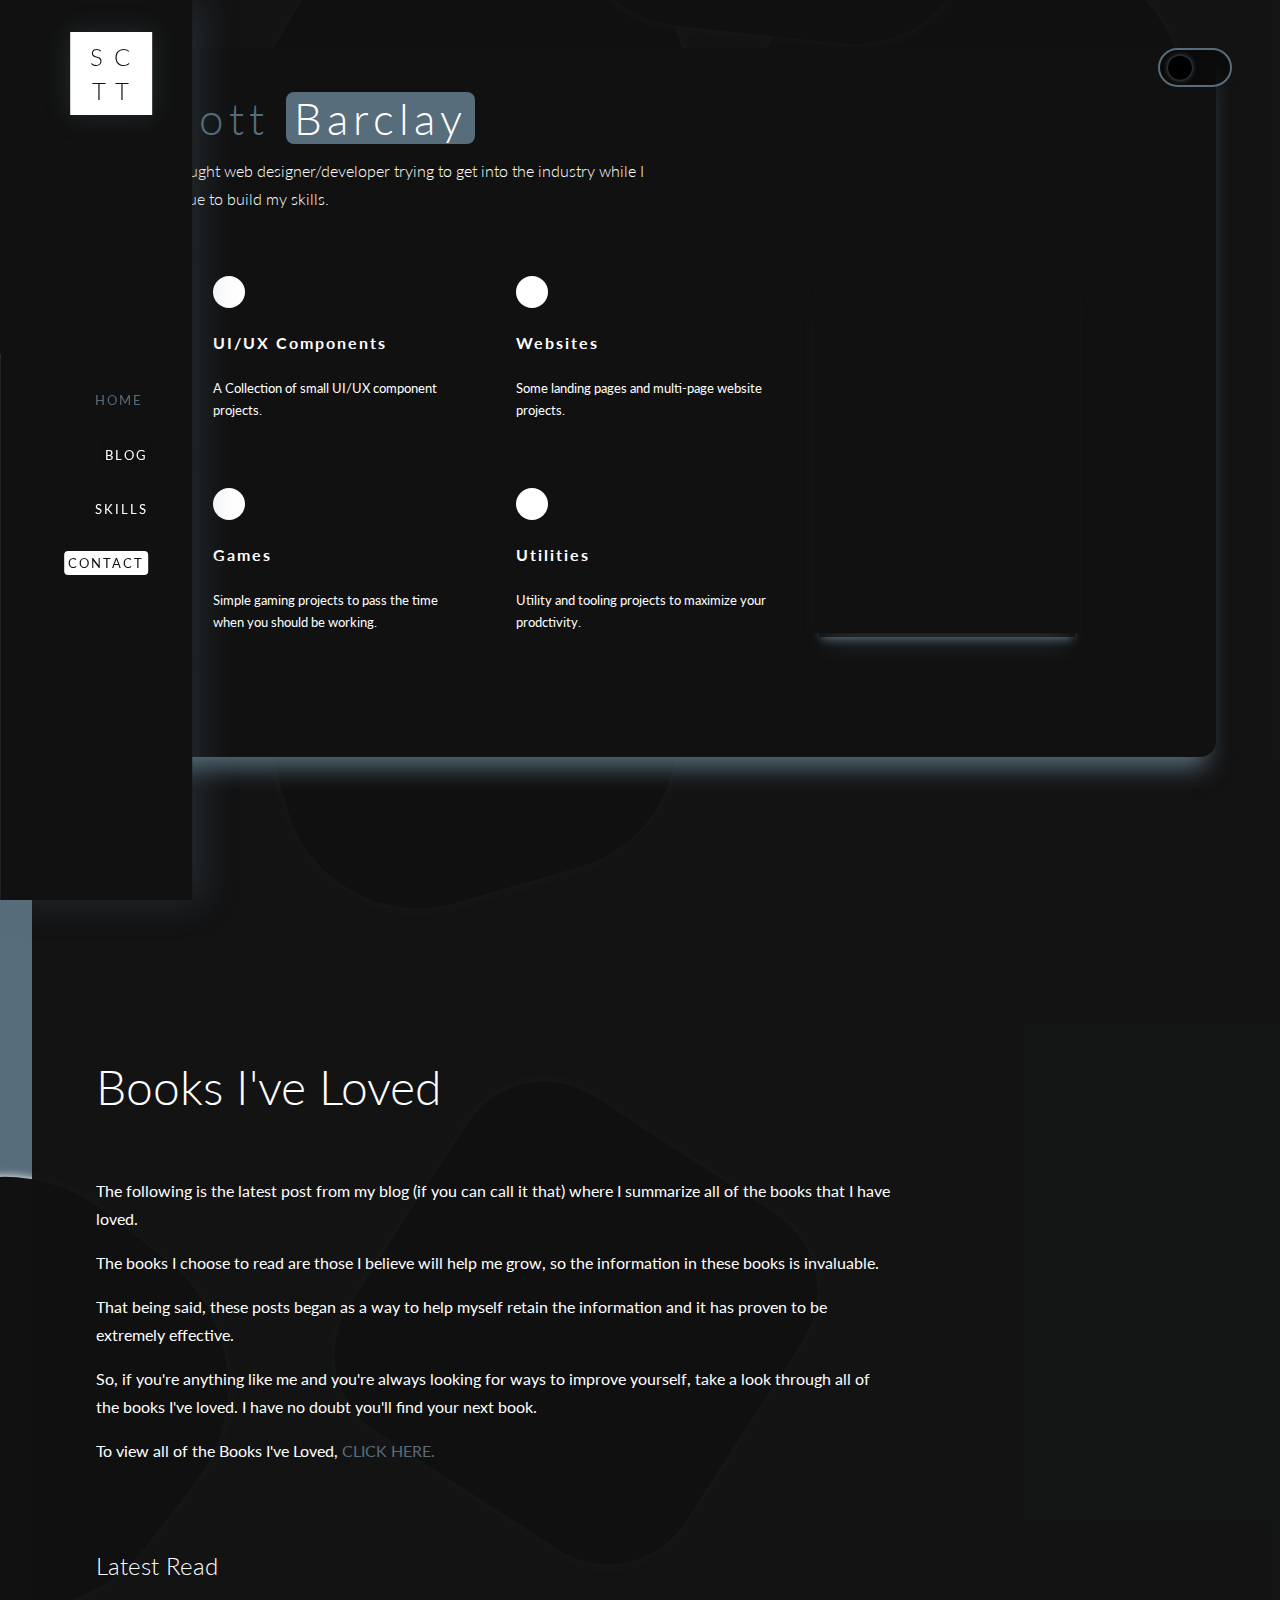
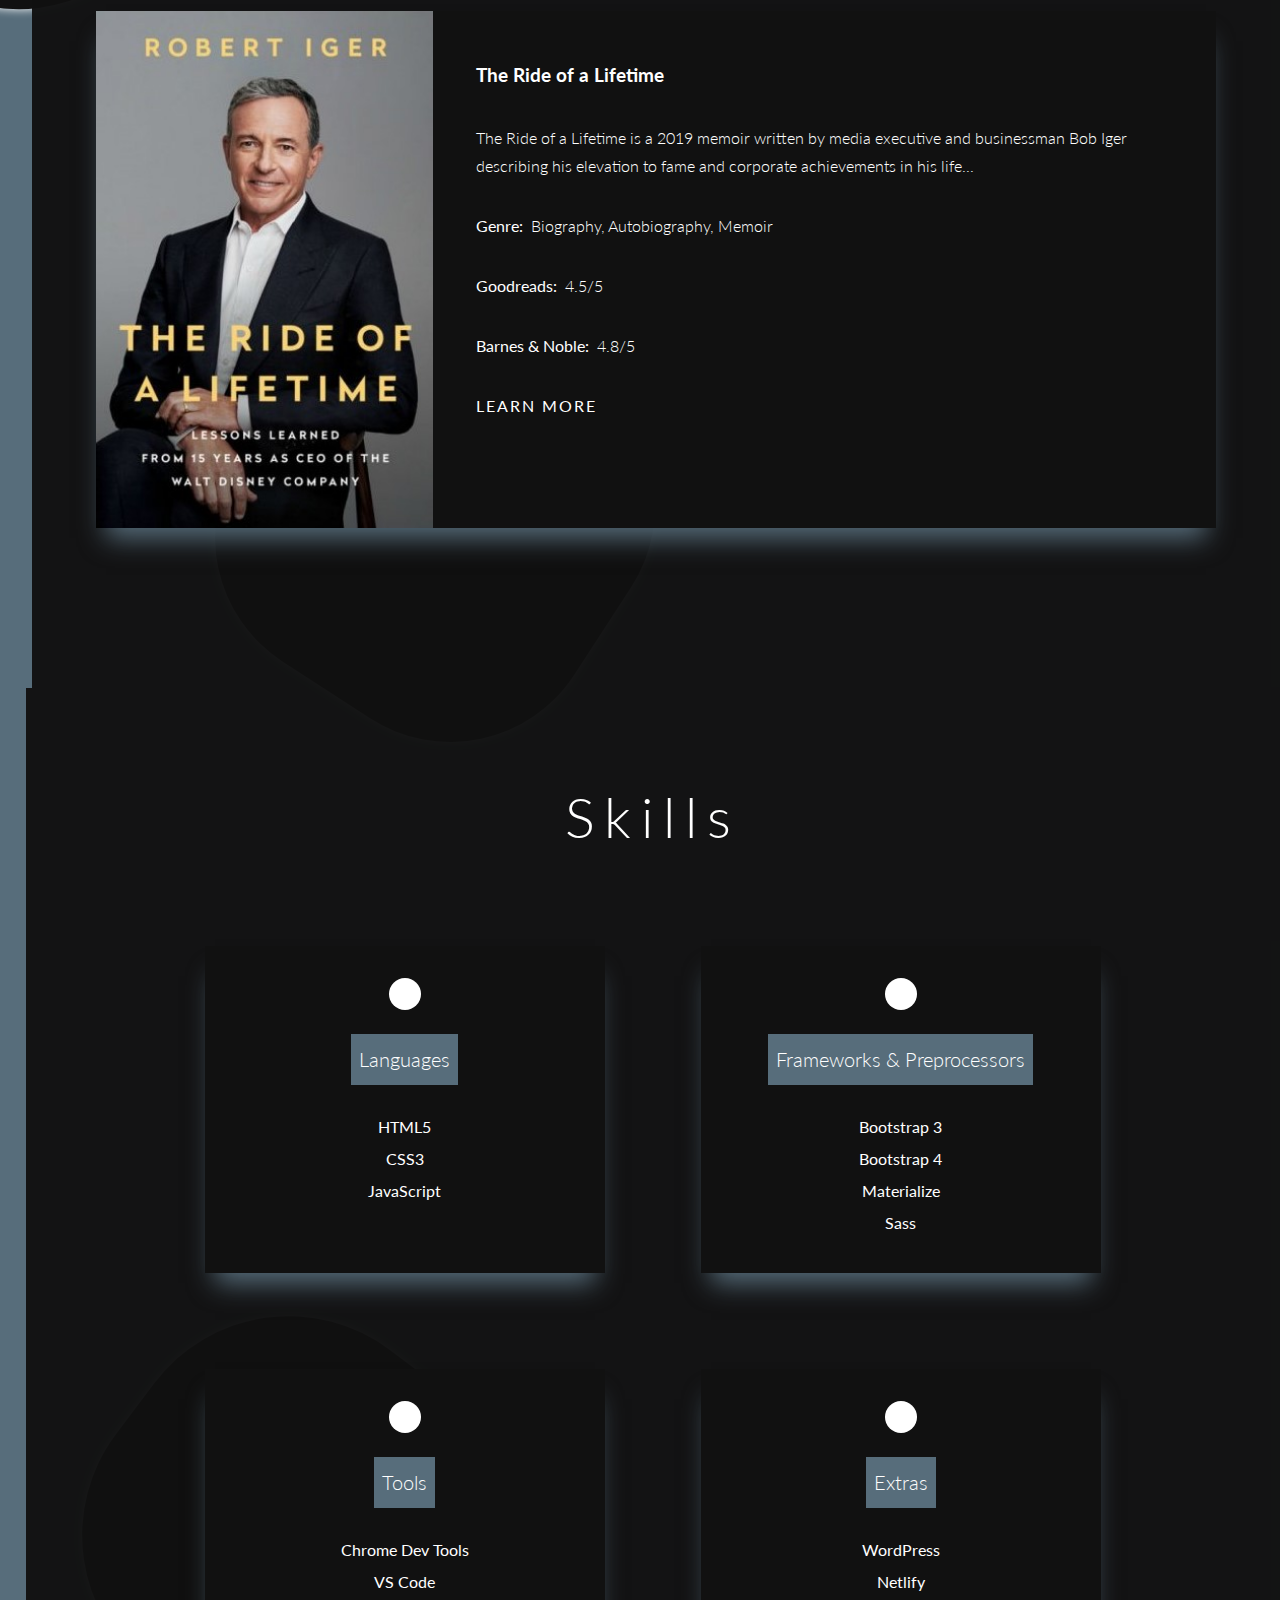
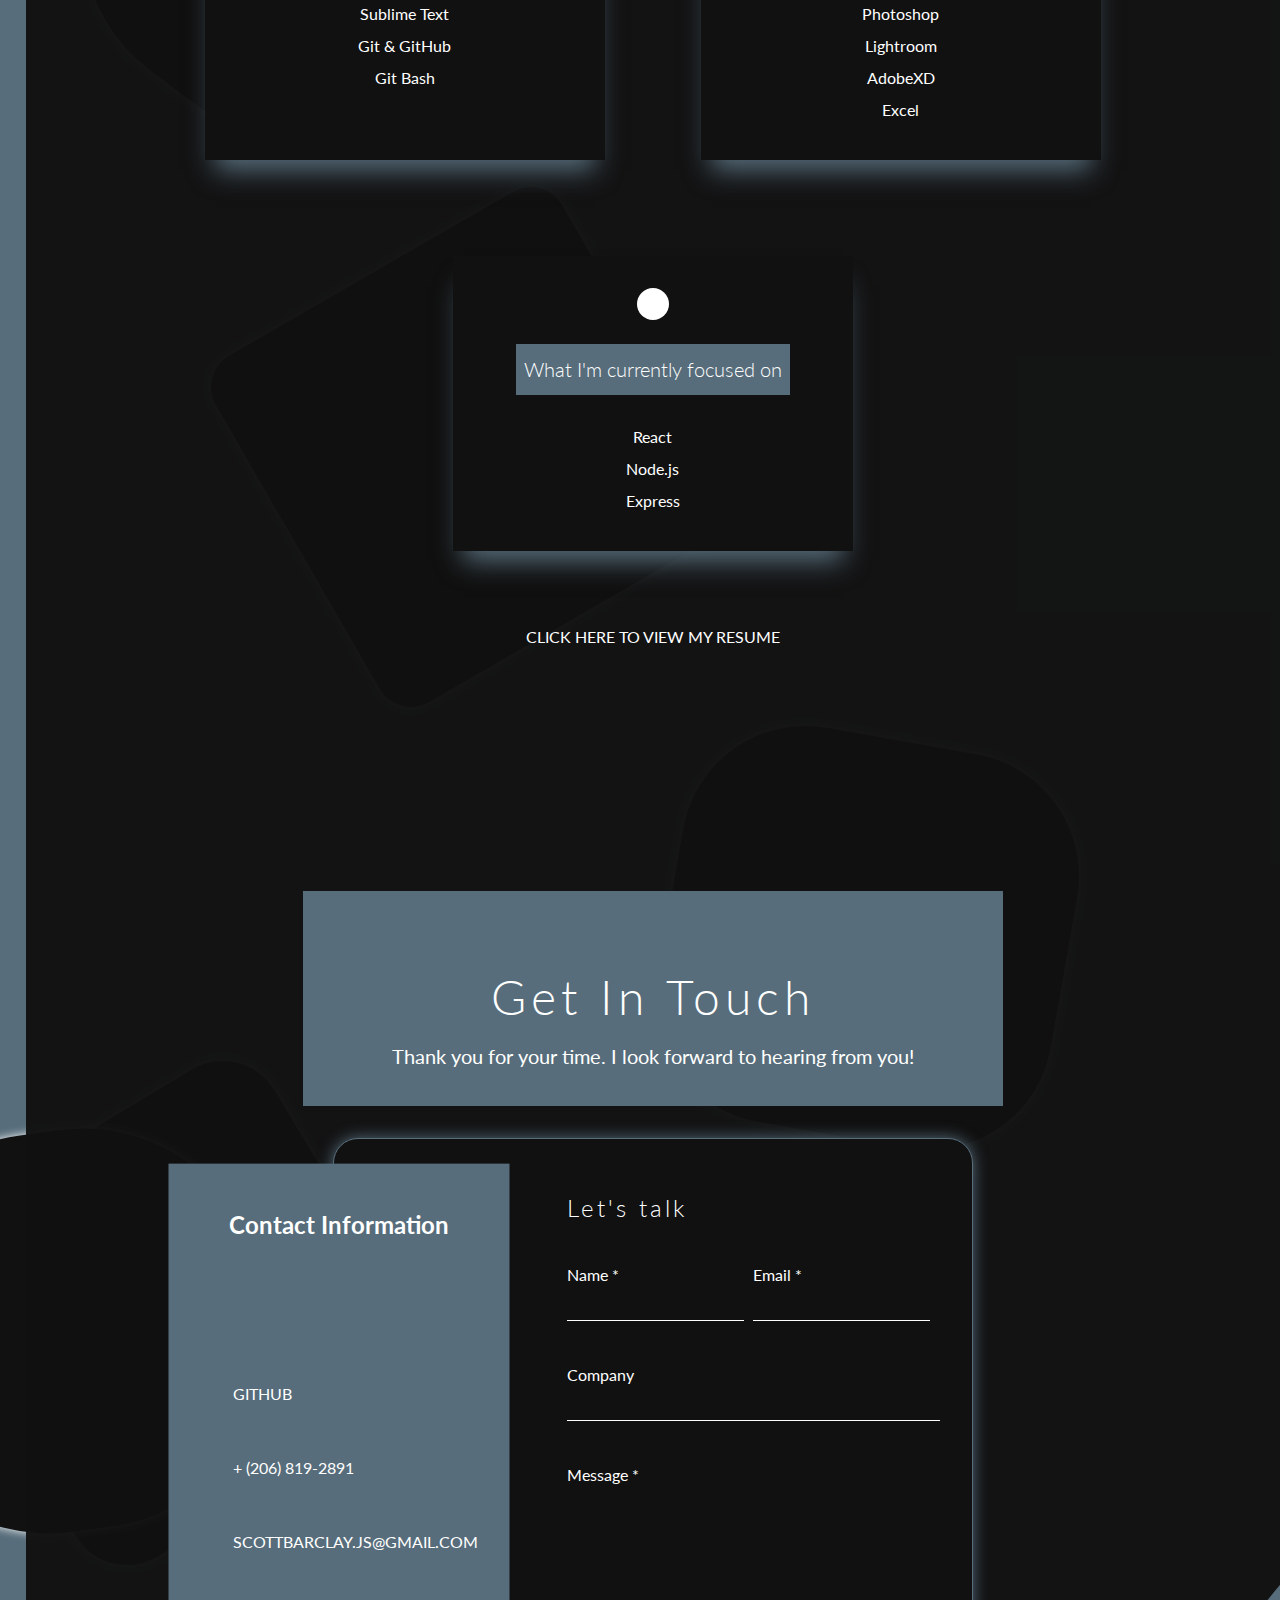
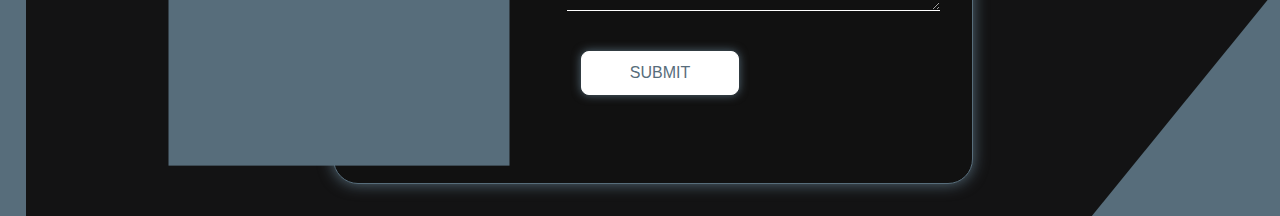
==== index.html @ 7ba407da "project list style improvements" ====
<!DOCTYPE html>
<html lang="en">
	<head>
		<meta charset="UTF-8" />
		<meta name="viewport" content="width=device-width, initial-scale=1.0" />
		<meta
			name="description"
			content="Scott Barclay Front End Javascript HTML CSS Web Developer and Designer Portfolio"
		/>
		<title>SB Portfolio</title>
		<link
			rel="apple-touch-icon"
			sizes="180x180"
			href="assets/favicons/apple-touch-icon.png"
		/>
		<link
			rel="icon"
			type="image/png"
			sizes="32x32"
			href="assets/favicons/favicon-32x32.png"
		/>
		<link
			rel="icon"
			type="image/png"
			sizes="16x16"
			href="assets/favicons/favicon-16x16.png"
		/>
		<script
			src="https://kit.fontawesome.com/08faad1d73.js"
			crossorigin="anonymous"
		></script>
		<link
			href="https://fonts.googleapis.com/css2?family=Lato:wght@300;400;700&display=swap"
			rel="stylesheet"
		/>
		<link rel="stylesheet" href="css/style.css" />
	</head>
	<body>
		<div class="background-circle"></div>
		<div class="background-circle"></div>
		<div class="background-circle"></div>
		<div class="background-circle"></div>
		<div class="background-circle"></div>
		<div class="background-circle"></div>
		<div class="background-circle"></div>
		<div class="background-circle"></div>
		<div class="background-circle"></div>
		<div class="background-circle"></div>
		<div class="background-circle"></div>
		<div class="background-circle"></div>
		<div class="background-circle"></div>
		<div class="background-circle"></div>
		<div class="background-circle"></div>
		<div class="mobile-menu-links hideMenu">
			<ul class="nav-links">
				<li class="link home active"><a href="#">Home</a></li>
				<li class="link blog"><a href="#blog">Blog</a></li>
				<li class="link skills-link">
					<a href="#skillsSection">Skills</a>
				</li>
				<li class="link contact-link">
					<a href="#contact">Contact</a>
				</li>
			</ul>
		</div>
		<nav class="nav">
			<div class="mobile-menu">
				<i class="fas fa-bars hamburger hideMenu"></i>
				<i class="fas fa-times close hideMenu"></i>
			</div>
			<div class="toggle-container">
				<div class="toggle dark">
					<i class="fas fa-sun"></i>
					<i class="fas fa-moon"></i>
					<div class="toggle-overlay"></div>
				</div>
			</div>
			<div class="nav-top">
				<div class="nav-name">
					<h3 class="name">S c<br />t t</h3>
				</div>
			</div>
			<div class="nav-middle">
				<ul class="nav-links">
					<li class="link home active"><a href="#">Home</a></li>
					<li class="link blog"><a href="#blog">Blog</a></li>
					<li class="link skills-link">
						<a href="#skillsSection">Skills</a>
					</li>
					<li class="link contact-link">
						<a href="#contact">Contact</a>
					</li>
				</ul>
			</div>
			<div class="nav-bottom">
				<div class="nav-icons">
					<a
						href="https://www.linkedin.com/in/scott-barclay-aa54491b0/"
						target="_blank"
						class="linkedIn"
						><i class="fab fa-linkedin"></i
					></a>
					<a href="#contact" class="email"
						><i class="fas fa-envelope"></i
					></a>
					<a
						href="https://github.com/scottbarclayjs"
						class="gitHub"
						target="_blank"
						><i class="fab fa-github-square"></i
					></a>
				</div>
			</div>
		</nav>
		<header class="header">
			<div class="toggle-container">
				<div class="toggle dark">
					<i class="fas fa-sun"></i>
					<i class="fas fa-moon"></i>
					<div class="toggle-overlay"></div>
				</div>
			</div>
			<div class="header-container">
				<div class="header-head">
					<h1>Scott <span>Barclay</span></h1>
					<h5>
						Self-taught web designer/developer trying to get into
						the industry while I continue to build my skills.
					</h5>
				</div>
				<div class="header-main">
					<h4 id="mobile-instructions">Choose a project category:</h4>
					<div class="header-main-cards">
						<div class="card">
							<i class="fas fa-pencil-ruler"></i>
							<h4>UI/UX Components</h4>
							<p>
								A Collection of small UI/UX component projects.
							</p>
						</div>
						<div class="card">
							<i class="fas fa-laptop"></i>
							<h4>Websites</h4>
							<p>
								Some landing pages and multi-page website
								projects.
							</p>
						</div>
						<div class="card">
							<i class="fas fa-dice"></i>
							<h4>Games</h4>
							<p>
								Simple gaming projects to pass the time when you
								should be working.
							</p>
						</div>
						<div class="card">
							<i class="fas fa-tools"></i>
							<h4>Utilities</h4>
							<p>
								Utility and tooling projects to maximize your
								prodctivity.
							</p>
						</div>
					</div>
					<div class="header-card-list">
						<div class="list-overlay">
							<div class="overlay-content">
								<i class="fas fa-arrow-up upArrow moveDown"></i>
								<h3>Choose project category above</h3>
							</div>
						</div>
						<div class="project-category components">
							<img
								src="/assets/themeSelectorThumb.PNG"
								alt="Image of theme selector project"
							/>
							<a
								href="/UIcomponents/themeSelector/index.html"
								target="_blank"
								>View Project</a
							>
							<a
								href="https://github.com/scottbarclayjs/portfolio/tree/master/UIcomponents/themeSelector"
								target="_blank"
								>View Code</a
							>
							<img
								src="/assets/signInThumb.PNG"
								alt="Image of sign in project"
							/>
							<a
								href="/UIcomponents/signIn/index.html"
								target="_blank"
								>View Project</a
							>
							<a
								href="https://github.com/scottbarclayjs/portfolio/tree/master/UIcomponents/signIn"
								target="_blank"
								>View Code</a
							>
							<img
								src="/assets/progressBarThumb-min.PNG"
								alt="Image of progress bar project"
							/>
							<a
								href="/UIcomponents/progressBar/index.html"
								target="_blank"
								>View Project</a
							>
							<a
								href="https://github.com/scottbarclayjs/portfolio/tree/master/UIcomponents/progressBar"
								target="_blank"
								>View Code</a
							>
						</div>
						<div class="project-category websites">
							<img
								src="/assets/blogThumb.PNG"
								alt="Image of blog website"
							/>
							<a href="https://smbarclayblog.netlify.app/"
								>View Project</a
							>
							<a href="https://github.com/scottbarclayjs/blog"
								>View Code</a
							>
							<img
								src="/assets/bookThumb.PNG"
								alt="Image of book website"
							/>
							<a
								href="https://bookclubtemplate.netlify.app/"
								target="_blank"
								>View Project</a
							>
							<a
								href="https://github.com/scottbarclayjs/booke"
								target="_blank"
								>View Code</a
							>
							<img src="" alt="" />
							<a href="#">Coming Soon</a>
							<a href="#">Coming Soon</a>
							<i class="far fa-clock"></i>
						</div>
						<div class="project-category games">
							<h4>Gaming Projects Coming Soon!</h4>
							<i class="far fa-clock"></i>
						</div>
						<div class="project-category utilities">
							<img
								src="/assets/todoListThumb.PNG"
								alt="Image of todoList project"
							/>
							<a href="/utilities/todoList/index.html"
								>View Project</a
							>
							<a
								href="https://github.com/scottbarclayjs/portfolio/tree/master/utilities/todoList"
								>View Code</a
							>
							<img src="" alt="" />
							<a href="#">Coming Soon</a>
							<a href="#">Coming Soon</a>
							<i class="far fa-clock"></i>
							<img src="" alt="" />
							<a href="#">Coming Soon</a>
							<a href="#">Coming Soon</a>
							<i class="far fa-clock"></i>
						</div>
					</div>
				</div>
			</div>
		</header>
		<section class="blog" id="blog">
			<div class="blog-content">
				<h1>Books I've Loved</h1>
				<p>
					The following is the latest post from my blog (if you can
					call it that) where I summarize all of the books that I have
					loved.
				</p>
				<p>
					The books I choose to read are those I believe will help me
					grow, so the information in these books is invaluable.
				</p>
				<p>
					That being said, these posts began as a way to help myself
					retain the information and it has proven to be extremely
					effective.
				</p>
				<p>
					So, if you're anything like me and you're always looking for
					ways to improve yourself, take a look through all of the
					books I've loved. I have no doubt you'll find your next
					book.
				</p>
				<p>
					To view all of the Books I've Loved,
					<a href="https://smbarclayblog.netlify.app/">click here.</a>
				</p>
				<h2>Latest Read</h2>
				<div class="latest-read">
					<div class="book">
						<div class="book-image">
							<img src="/assets/rideOfALifetime.jpg" alt="" />
						</div>
						<div class="book-info">
							<h3>The Ride of a Lifetime</h3>
							<p>
								The Ride of a Lifetime is a 2019 memoir written
								by media executive and businessman Bob Iger
								describing his elevation to fame and corporate
								achievements in his life...
							</p>
							<p class="genre">
								<span>Genre:</span> Biography, Autobiography,
								Memoir
							</p>
							<p class="goodReads">
								<span>Goodreads:</span> 4.5/5
							</p>
							<p class="barnes">
								<span>Barnes & Noble:</span> 4.8/5
							</p>
							<a href="https://smbarclayblog.netlify.app/"
								>Learn More<i class="fas fa-chevron-right"></i
							></a>
						</div>
					</div>
				</div>
			</div>
		</section>
		<section class="skills" id="skillsSection">
			<h1>Skills</h1>
			<div class="skill-categories">
				<div class="skill-category-card languages">
					<i class="fas fa-language"></i>
					<h3>Languages</h3>
					<ul class="languages-list">
						<li>HTML5</li>
						<li>CSS3</li>
						<li>JavaScript</li>
					</ul>
				</div>
				<div class="skill-category-card frameworks">
					<i class="fas fa-box-open"></i>
					<h3>Frameworks & Preprocessors</h3>
					<ul class="frameworks-list">
						<li>Bootstrap 3</li>
						<li>Bootstrap 4</li>
						<li>Materialize</li>
						<li>Sass</li>
					</ul>
				</div>
				<div class="skill-category-card tools">
					<i class="fas fa-toolbox"></i>
					<h3>Tools</h3>
					<ul class="tools-list">
						<li>Chrome Dev Tools</li>
						<li>VS Code</li>
						<li>Sublime Text</li>
						<li>Git & GitHub</li>
						<li>Git Bash</li>
					</ul>
				</div>
				<div class="skill-category-card extras">
					<i class="fas fa-plus"></i>
					<h3>Extras</h3>
					<ul class="extras-list">
						<li>WordPress</li>
						<li>Netlify</li>
						<li>Photoshop</li>
						<li>Lightroom</li>
						<li>AdobeXD</li>
						<li>Excel</li>
					</ul>
				</div>
				<div class="skill-category-card focus">
					<i class="fas fa-school"></i>
					<h3>What I'm currently focused on</h3>
					<ul class="focus-list">
						<li>React</li>
						<li>Node.js</li>
						<li>Express</li>
					</ul>
				</div>
			</div>
			<a href="/assets/resume.PDF">Click here to view my resume</a>
		</section>

		<section class="contact">
			<div class="contact-intro">
				<h1 id="contact">Get In Touch</h1>
				<p>
					Thank you for your time. I look forward to hearing from you!
				</p>
			</div>
			<div class="contact-info">
				<h2>Contact Information</h2>
				<div class="contact-links">
					<a
						href="https://github.com/scottbarclayjs"
						class="gitHub"
						target="_blank"
						><i class="fab fa-github-square"></i> GitHub</a
					>
					<a href="#"><i class="fas fa-phone"></i>+ (206) 819-2891</a>
					<a href="#"
						><i class="fas fa-envelope"></i
						>scottbarclay.js@gmail.com</a
					>
				</div>
				<div class="contact-icons">
					<a
						href="https://www.linkedin.com/in/scott-barclay-aa54491b0/"
						target="_blank"
						class="linkedIn"
						><i class="fab fa-linkedin"></i
					></a>
					<a href="#contact" class="email"
						><i class="fas fa-envelope"></i
					></a>
					<a
						href="https://github.com/scottbarclayjs"
						class="gitHub"
						target="_blank"
						><i class="fab fa-github-square"></i
					></a>
				</div>
			</div>
			<form action="" method="post" class="form" netlify>
				<div class="form-content">
					<div class="form-content-header">
						<h2>Let's talk</h2>
						<i class="far fa-paper-plane"></i>
					</div>
					<div class="name-email">
						<div class="name">
							<label for="name">Name *</label>
							<input type="text" name="name" id="name" />
						</div>
						<div class="email">
							<label for="email">Email *</label>
							<input type="text" name="email" id="email" />
						</div>
					</div>
					<div class="company">
						<label for="company">Company</label>
						<input type="text" name="company" id="company" />
					</div>
					<div class="message">
						<label for="message">Message *</label>
						<textarea
							name="message"
							id="message"
							cols="30"
							rows="7"
						></textarea>
					</div>
					<div class="submit">
						<button type="submit">Submit</button>
					</div>
				</div>
			</form>
		</section>
		<footer class="footer">
			<div class="footer-content">
				<div class="footer-left">
					<a href="#contact"
						><i class="far fa-envelope"></i>
						scottbarclay.js@gmail.com</a
					>
					<p><i class="fas fa-phone-volume"></i> (206) 819-2891</p>
				</div>
				<div class="footer-right">
					<a
						href="https://www.linkedin.com/in/scott-barclay-aa54491b0/"
						target="_blank"
						class="linkedIn"
						><i class="fab fa-linkedin"></i
					></a>
					<a
						href="https://github.com/scottbarclayjs"
						class="gitHub"
						target="_blank"
						><i class="fab fa-github-square"></i
					></a>
				</div>
			</div>
		</footer>
		<script src="jS/app.js"></script>
	</body>
</html>
---- css/style.css ----
*{margin:0;padding:0;box-sizing:border-box}html{scroll-behavior:smooth;overflow-x:hidden !important}body{font-family:'Lato', sans-serif;font-size:16px;line-height:1.75;color:#333;overflow-x:hidden !important;max-width:100vw !important;background-color:#576d7b}body .background-circle{position:absolute;height:400px;width:400px;padding:200px;background-color:#111;border-radius:50%;z-index:-99999;box-shadow:0 0 10px #fff}.btn:hover{cursor:pointer}.btn:focus{outline:transparent}a{color:#fff;text-decoration:none;text-transform:uppercase}input,textarea{outline:transparent}@media screen and (max-width: 1150px){nav.nav{padding:2rem 2rem 2rem 0;left:0;height:20vh;width:100vw;display:flex;flex-direction:row;justify-content:space-between;align-items:center;box-shadow:0 0 25px #576d7b}nav.nav .toggle-container{display:block;top:50%;left:50%;transform:translate(-50%, -50%)}nav.nav ul.nav-links{display:flex;flex-direction:row}nav.nav ul.nav-links li{margin:0 1rem}nav.nav ul.nav-links li:hover{transform:translateX(0);transform:scale(1.1)}nav.nav .nav-bottom{display:none}header.header{margin-top:15vh !important;padding-top:5rem}header.header .toggle-container{display:none}header.header h4{font-size:1rem}header.header i{font-size:2.5rem}header.header .header-container{margin:3rem 1.5rem}header.header .header-main{flex-direction:column;align-items:center}header.header .header-main .header-main-cards{width:100%}header.header .header-main .header-main-cards .card{width:25%;min-width:12rem;text-align:center;align-items:center}header.header .header-main .header-card-list{width:50%;margin:2.5rem 1rem 1rem 1rem}header.header .header-main .header-card-list .project-category a{opacity:1;padding:0.25rem 0;z-index:2;font-size:0.8rem;font-weight:400;background-color:rgba(0,0,0,0.301);color:#fff;width:100px}header.header .header-main .header-card-list .project-category a:nth-of-type(1){border-radius:5px 5px 0 0}header.header .header-main .header-card-list .project-category a:nth-of-type(odd){transform:translate(0, 0)}header.header .header-main .header-card-list .project-category a:nth-of-type(even){transform:translateY(87%)}section.contact{clip-path:polygon(0 0, 100% 0, 100% 80%, 80% 100%, 0 100%)}section.contact .contact-info{transform:translate(-30%, -30%)}section.contact .contact-info a{font-size:0.8rem}section.contact form{transform:translateX(25%)}header.header,section.blog,section.skills,section.contact{margin-left:0 !important}}@media screen and (max-width: 600px){body .background-circle{display:none}nav.nav{padding:0}nav.nav .toggle-container{display:none}nav.nav ul.nav-links li{margin:0.5rem;letter-spacing:1px}nav.nav ul.nav-links li a{color:#fff}nav.nav ul.nav-links li:last-of-type a{color:#111;background-color:#fff}nav.nav .nav-name{height:100%;width:25vw;background-color:#576d7b;box-shadow:none}nav.nav .nav-name .name{font-size:1.75rem;color:#fff;box-shadow:none;padding:2vh 0 0 0}header.header .toggle-container{display:block;top:1.5%;right:50%;transform:translate(50%, 0)}header.header .toggle-container .toggle i{font-size:1rem}header.header .header-container{margin:3rem 0.5rem;padding:1rem 0.5rem 5rem 0.5rem}header.header .header-container .header-head{text-align:center}header.header .header-container .header-main .header-main-cards{margin:0}header.header .header-container .header-main .header-main-cards .card{margin-right:0;width:100%}header.header .header-container .header-card-list{margin:0;margin-top:1.5rem;padding:1rem;width:90%}section.contact{clip-path:polygon(0 0, 100% 0, 100% 85%, 75% 100%, 0 100%)}section.contact .contact-intro h1{font-size:1.75rem}section.contact .contact-intro p{font-size:1rem;width:90vw}section.contact .contact-info{display:none}section.contact form{width:92vw;transform:translateX(0)}section.contact form .form-content{width:100%}footer.footer{display:block;color:#fff;font-weight:400;font-size:0.8rem;position:relative;background-color:#111;box-shadow:0 0 25px #576d7b}footer.footer.light{background-color:#576d7b}footer.footer .footer-content{display:flex;justify-content:space-between;margin:0 2rem;padding:1.5rem 0}footer.footer .footer-content .footer-left{display:flex}footer.footer .footer-content .footer-left p:nth-of-type(2){margin-left:2rem}footer.footer i{color:#fff;padding-top:0rem;margin:0 0.5rem;font-size:1rem}}@media screen and (max-width: 415px){div.mobile-menu-links{display:block;position:fixed;width:100%}div.mobile-menu-links.showMenu{opacity:1;z-index:999998;transition:all 0.7s}div.mobile-menu-links.hideMenu{opacity:0;z-index:-1;transition:all 0.7s}div.mobile-menu-links .nav-links{position:absolute;display:flex;flex-direction:column;top:15vh;left:50%;background-color:#111;box-shadow:0 2px 15px #576d7b;width:100vw;transform:translateX(-50%);align-items:center;z-index:999999;text-align:center;border-radius:0 0 10px 10px}div.mobile-menu-links .nav-links.light{background-color:#fff}div.mobile-menu-links .nav-links.light li a{color:#576d7b}div.mobile-menu-links .nav-links li{align-self:center}div.mobile-menu-links .nav-links li a{color:#fff;background-color:transparent}div.mobile-menu-links .nav-links .blog{background-color:transparent}nav.nav{height:15vh}nav.nav.light{color:#576d7b}nav.nav .mobile-menu{display:block}nav.nav .mobile-menu .hamburger.showMenu{opacity:0;transform:rotate(-360deg);z-index:-1;transition:all 0.7s}nav.nav .mobile-menu .hamburger.hideMenu{opacity:1;z-index:1;transition:all 0.7s}nav.nav .mobile-menu .close.showMenu{opacity:1;transform:rotate(-360deg);z-index:1;transition:all 0.7s}nav.nav .mobile-menu .close.hideMenu{opacity:0;z-index:-1;transition:all 0.7s}nav.nav .nav-top{height:100%}nav.nav .nav-top .nav-name{height:100%}nav.nav .nav-middle{padding-right:1rem}nav.nav .nav-middle .nav-links{display:none}nav.nav ul.nav-links li{margin:0.4rem;letter-spacing:0}header.header{padding-top:2rem}header.header .header-head h5{padding-top:1rem}header.header .header-main #mobile-instructions{display:block;margin-bottom:0.5rem;color:#576d7b}header.header .header-main .header-card-list{padding:0}header.header .header-main .header-card-list .list-overlay .overlay-content{display:block;color:#fff;position:absolute;top:50%;left:50%;transform:translate(-50%, -50%)}header.header .header-main .header-card-list .list-overlay .overlay-content.light{color:#576d7b}header.header .header-main .header-card-list .list-overlay .overlay-content i{font-size:2rem}header.header .header-main .header-card-list .list-overlay .overlay-content i.moveUp{transform:translateY(-15px) scale(1.1);transition:all 1s}header.header .header-main .header-card-list .list-overlay .overlay-content i.moveDown{transform:translateY(0) scale(1);transition:all 1s}header.header .header-main .header-card-list .list-overlay.hideOverlay .overlay-content{opacity:0;transition:all 0.5s}header.header .header-main .header-card-list div.project-category.utilities i:nth-of-type(1){display:block;position:absolute;top:40%}header.header .header-main .header-card-list div.project-category.utilities i:nth-of-type(2){display:block;position:absolute;top:75%}header.header .header-main .header-card-list div.project-category.websites i:nth-of-type(1){display:block;position:absolute;top:75%}header.header .header-main .header-card-list div.project-category img{width:70%;margin:auto}header.header .header-main .header-card-list div.project-category img:nth-of-type(1),header.header .header-main .header-card-list div.project-category img:nth-of-type(2),header.header .header-main .header-card-list div.project-category img:nth-of-type(3){border-radius:0}header.header .header-main .header-card-list div.project-category img:nth-of-type(1)+a{border-radius:0.5rem 0 0 0}header.header .header-main .header-card-list div.project-category img:nth-of-type(1)+a+a{border-radius:0 0.5rem 0 0}header.header .header-main .header-card-list div.project-category a{font-size:0.6rem}header.header .header-main .header-card-list div.project-category a:nth-of-type(odd){transform:translate(0, 0);background-color:rgba(0,0,0,0.596);box-shadow:0 2px 10px #576d7b;padding:5vh 0 0 0;width:15%;height:33.3333%}header.header .header-main .header-card-list div.project-category a:nth-of-type(even){transform:translateX(567%) translateY(-50%);background-color:rgba(0,0,0,0.596);box-shadow:0 2px 10px #576d7b;padding:5vh 0 0 0;width:15%;height:33.33333%}header.header .header-main .header-card-list div.project-category h4{position:absolute;top:25%;left:50%;transform:translateX(-50%)}header.header .header-main .header-card-list div.project-category i{display:block;position:absolute;top:60%;left:50%;font-size:3rem;transform:translateX(-50%)}section.blog h1{text-align:center}section.blog .blog-content .latest-read .book{flex-direction:column}section.blog .blog-content .latest-read .book .book-image{text-align:center}section.blog .blog-content .latest-read .book .book-image img{max-width:100%}section.skills{padding:5rem 1rem 15rem 1rem}section.skills .skill-categories .skill-category-card{width:95vw;margin:3rem 0.5rem}footer.footer .footer-content .footer-left{display:flex;flex-direction:column}footer.footer .footer-content .footer-left p:nth-of-type(2){margin-left:0}}@media screen and (min-width: 1600px){header.header{padding:6rem}}@media screen and (min-width: 2000px){nav.nav{padding-right:4rem}nav.nav.navHover{transform:translateX(11vw);transition:all 0.6s}nav.nav .nav-name .name{font-size:2rem}nav.nav .nav-links li{font-size:1.1rem;margin:1.5rem 0}nav.nav .nav-icons a{font-size:2rem}header.header{height:100vh;display:flex;justify-content:center;align-items:center}header.header .header-container{max-width:75vw}header.header .header-container .header-head{max-width:25vw;margin-bottom:7%}header.header .header-container .header-head h1{font-size:3.5rem;margin-bottom:1rem}header.header .header-container .header-head h5{font-size:1.25rem}header.header .header-main .header-main-cards .card{width:45%;margin:0 2rem 3rem 0}header.header .header-main .header-main-cards .card h4{font-size:1.5rem}header.header .header-main .header-main-cards .card p{padding-top:1rem;font-size:1rem}header.header .header-main .header-main-cards .card i{font-size:2rem;padding:1.5rem}header.header .header-main .header-card-list{width:22%;height:40vh;margin:0}header.header .header-main .header-card-list .project-category a{padding:7.9% 0}section.contact{height:100vh}section.contact .contact-intro{padding:4rem 0;margin-bottom:2rem}section.contact .contact-intro h1{font-size:3.5rem}section.contact .contact-info{height:50%;top:50%}section.contact .contact-info .contact-icons{justify-content:center}section.contact form{padding:3.5rem 5rem;width:45vw}section.contact form .form-content{width:80%}section.contact form .form-content .form-content-header{padding:2rem 2rem 2rem 0}section.contact form .form-content .form-content-header h2{font-size:2.75rem}section.contact form .form-content .name-email{margin-bottom:3rem}section.contact form .form-content .name-email .name input,section.contact form .form-content .name-email .email input{padding:1rem}section.contact form .form-content .company{margin-bottom:3rem}section.contact form .form-content .company input{padding:1rem}section.contact form .form-content .message{margin-bottom:3rem}section.contact form .form-content .message textarea{padding:1rem}}@keyframes navPageLoad{0%{transform:translateX(0vw)}15%{transform:translateX(12.75vw)}30%{transform:translateX(12.75vw)}100%{transform:translateX(0vw)}}.mobile-menu-links{display:none}.nav{height:100vh;width:15vw;display:flex;flex-direction:column;justify-content:space-between;align-items:flex-end;padding:2rem 2.5rem 1rem 1rem;box-shadow:10px 0 35px rgba(87,109,123,0.29);color:#fff;background-color:#111;position:fixed;overflow-x:hidden;overflow-y:hidden;top:0;left:-12.75vw;z-index:999999 !important}.nav .mobile-menu{display:none;position:absolute;top:35%;right:15%;text-align:center}.nav .mobile-menu i{position:absolute;font-size:2rem}.nav .toggle-container{display:none}.nav.light{background-color:#fff;color:#111}.nav.light .nav-name{background-color:#576d7b}.nav.light .nav-name .name{color:#fff}.nav.light .nav-links li{color:#111;background-color:transparent}.nav.light .nav-links li a{color:#111}.nav.light .nav-links li:last-of-type a{color:#fff;background-color:#576d7b}.nav.light .nav-icons a{color:#576d7b}.nav.navHover{transform:translateX(12.75vw);transition:all 0.6s}.nav.navBlur{transform:translateX(0vw);transition:all 0.6s}.nav-name{background-color:#fff}.nav-name .name{color:#111;padding:0.5rem 1.25rem;letter-spacing:2px;line-height:1.4;text-align:center;text-transform:uppercase;font-weight:300;font-size:1.5rem;box-shadow:0 0 25px rgba(87,109,123,0.29)}.nav-links{display:flex;flex-direction:column;list-style:none}.nav-links li{margin:0.75rem 0;font-size:0.8rem;letter-spacing:2px;text-align:right;align-self:flex-end;border-bottom:none;color:#fff;padding:0.25rem}.nav-links li:last-of-type a{color:#111;background-color:#fff;padding:0.25rem;border-radius:0.25rem}.nav-links li:hover{transform:translateX(-5px);transition:all 0.7s}.nav-links li.active{transform:translateX(-5px)}.nav-links li.active a{color:#576d7b}.nav-bottom{display:flex;flex-direction:column;align-items:flex-end;text-align:right}.nav-message{margin-bottom:2rem;max-width:150px}.nav-icons a{max-width:150px;margin:0.5rem;font-size:1.25rem}.nav-icons a:hover{color:#576d7b;opacity:0.8;transform:translateY(-5px)}.header{margin-left:2rem;overflow-x:hidden;overflow-y:hidden;position:relative;z-index:99999;background:rgba(17,17,17,0.97)}.header.light{background-color:rgba(250,250,250,0.95)}.header.light .header-container{background-color:#fff}.header.light .header-container .header-head h1{color:#111}.header.light .header-container .header-head h1 span{color:#fff}.header.light .header-container .header-head h5{color:#111}.header.light .header-container .header-main .header-main-cards .card{background-color:#fff;color:#111}.header.light .header-container .header-main .header-main-cards .card:hover{color:#fff;background-color:#576d7b}.header.light .header-container .header-main .header-main-cards .card:hover h4{color:#fff}.header.light .header-container .header-main .header-main-cards .card:hover i{background-color:#fff;color:#576d7b}.header.light .header-container .header-main .header-main-cards .card.choose{background-color:#576d7b;color:#fff}.header.light .header-container .header-main .header-main-cards .card.choose h4{color:#fff}.header.light .header-container .header-main .header-main-cards .card i{background-color:#576d7b;color:#fff}.header.light .header-container .header-main .header-main-cards .card i.choose{background-color:#fff;color:#576d7b}.header.light .header-container .header-main .header-main-cards .card h4{color:#111}.header.light .header-container .header-main .header-card-list .list-overlay{background:#fff;box-shadow:0 25px 35px -15px rgba(87,109,123,0.29)}.header.light .header-container .header-main .header-card-list .project-category h4{color:#111}.header.light .header-container .header-main .header-card-list .project-category i{color:#111}.header .background-circle{position:absolute;height:400px;width:400px;padding:200px;background-color:#111;border-radius:50%;z-index:-99}.header-container{display:flex;flex-direction:column;padding:2rem 3rem 5rem 3rem;background-color:#111;border-radius:1rem;box-shadow:0 20px 25px -10px #576d7b;max-width:70rem;margin:3rem auto;z-index:99999}.header-container .header-head{max-width:33rem;margin-bottom:2.5rem}.header-container .header-head h1{font-size:2.75rem;font-weight:300;letter-spacing:5px;color:#576d7b}.header-container .header-head h1 span{color:#fff;background-color:#576d7b;border-radius:0.5rem;padding:0 0.5rem}.header-container .header-head h5{font-size:1rem;font-weight:300;color:#fff}.header-container .header-main{display:flex;justify-content:center}.header-container .header-main #mobile-instructions{display:none}.header-container .header-main .header-main-cards{display:flex;justify-content:center;flex-wrap:wrap;margin-right:1rem;width:60%}.header-container .header-main .header-main-cards .card{width:48%;padding:1.25rem 1.25rem 2rem 1.25rem;display:flex;flex-direction:column;justify-content:space-between;align-items:flex-start;border-radius:0.5rem;margin-right:0.5rem;margin-bottom:0.5rem;background-color:#111;color:#fff}.header-container .header-main .header-main-cards .card:hover{color:#111;cursor:pointer;background-color:#fff;transition:all 0.6s}.header-container .header-main .header-main-cards .card:hover h4{color:#111}.header-container .header-main .header-main-cards .card:hover i{background-color:#576d7b;color:#fff;transition:all 0.6s}.header-container .header-main .header-main-cards .card.choose{background-color:#576d7b;color:#fff}.header-container .header-main .header-main-cards .card i{padding:1rem;font-size:1.2rem;background-color:#fff;color:#576d7b;border-radius:50%}.header-container .header-main .header-main-cards .card i.choose{background-color:#fff;color:#111}.header-container .header-main .header-main-cards .card *{margin:0.2rem 0}.header-container .header-main .header-main-cards .card h4{letter-spacing:2px;color:#fff}.header-container .header-main .header-main-cards .card p{font-size:0.8rem}.header-container .header-main .header-card-list{height:23rem;border:none;border-radius:1rem 1rem 0 0;width:25%;padding:0rem;box-shadow:0 5px 10px -3px #576d7b;text-align:center;position:relative;margin:1rem 3rem 2.5rem 0}.header-container .header-main .header-card-list .list-overlay{position:absolute;top:0;left:0;width:104%;height:100%;padding:50%;transform:translate(-2%, -1%);background:#111;background-size:cover;border-radius:1rem 1rem 0 0;z-index:1999;box-shadow:0 25px 25px -15px rgba(87,109,123,0.29);border:none}.header-container .header-main .header-card-list .list-overlay .overlay-content{display:none}.header-container .header-main .header-card-list .list-overlay.hideOverlay{height:0px;padding:0 50%;transition:all 1s}.header-container .header-main .header-card-list .list-overlay.showOverlay{height:100%;padding:50%;transition:all 1s}.header-container .header-main .header-card-list .project-category{height:100%;display:none;flex-direction:column;justify-content:center;position:relative;font-weight:100}.header-container .header-main .header-card-list .project-category.utilities i{display:none}.header-container .header-main .header-card-list .project-category.websites i{display:none}.header-container .header-main .header-card-list .project-category.games h4{max-width:15rem}.header-container .header-main .header-card-list .project-category h4{font-weight:300;color:#fff;font-size:1.5rem}.header-container .header-main .header-card-list .project-category i{font-weight:100;font-size:4rem;color:#fff}.header-container .header-main .header-card-list .project-category i:hover{transform:rotate(1800deg);transition:all 5s}.header-container .header-main .header-card-list .project-category img{opacity:0.8;height:33.333333%;margin:0;border-radius:0.5rem 0.5rem 0 0}.header-container .header-main .header-card-list .project-category img:nth-of-type(1){border-radius:0.5rem 0.5rem 0 0}.header-container .header-main .header-card-list .project-category img:nth-of-type(1)+a{top:0}.header-container .header-main .header-card-list .project-category img:nth-of-type(1)+a+a{top:16.66666%}.header-container .header-main .header-card-list .project-category img:nth-of-type(2){border-radius:0}.header-container .header-main .header-card-list .project-category img:nth-of-type(2)+a{top:33.333333%}.header-container .header-main .header-card-list .project-category img:nth-of-type(2)+a+a{top:49.99999%}.header-container .header-main .header-card-list .project-category img:nth-of-type(3){border-radius:0}.header-container .header-main .header-card-list .project-category img:nth-of-type(3)+a{top:66.666666%}.header-container .header-main .header-card-list .project-category img:nth-of-type(3)+a+a{top:83.33333%}.header-container .header-main .header-card-list .project-category img:hover{cursor:pointer;opacity:1;transition:all 0.6s}.header-container .header-main .header-card-list .project-category img.chosenProject+a,.header-container .header-main .header-card-list .project-category img.chosenProject+a+a{z-index:2;opacity:0.7;transition:all 0.6}.header-container .header-main .header-card-list .project-category img.chosenProject+a:hover,.header-container .header-main .header-card-list .project-category img.chosenProject+a+a:hover{opacity:1}.header-container .header-main .header-card-list .project-category img.chosenProject+a+a{color:#576d7b;background-color:rgba(255,255,255,0.901)}.header-container .header-main .header-card-list .project-category a{opacity:0;width:100%;background-color:rgba(17,17,17,0.701);color:#fff;position:absolute;margin:0;padding:6.5% 0;z-index:-1;left:0}.project-category *{margin:0.5rem 0}.toggle-container{position:absolute;top:3rem;right:3rem;display:block}.toggle{height:35px;width:70px;padding:17.5px 35px;background-color:rgba(0,0,0,0.377);border:2px solid #576d7b;border-radius:35px;position:relative;z-index:9999}.toggle:hover{cursor:pointer}.toggle.light{background-color:#f0f0f0;border:2px solid #576d7b}.toggle .fa-sun{position:absolute;top:50%;left:33.3333%;transform:translate(-70%, -50%);color:#576d7b}.toggle .fa-moon{position:absolute;top:50%;right:33.3333%;transform:translate(70%, -50%);color:#576d7b}.toggle-overlay{height:70%;width:35%;position:absolute;top:50%;left:11%;transform:translateY(-50%);border-radius:50%}.toggle.light .toggle-overlay{background-color:#f0f0f0;box-shadow:0 0 5px #576d7b;transition:all 0.7s;animation:light 0.7s forwards}.toggle.dark .toggle-overlay{background-color:black;box-shadow:0 0 5px #576d7b;transition:all 0.7s;animation:dark 0.7s forwards}@keyframes light{0%{transform:translate(0, -50%)}20%{transform:translate(-3px, -50%)}80%{transform:translate(32px, -50%)}100%{transform:translate(29px, -50%)}}@keyframes dark{0%{transform:translate(29px, -50%)}20%{transform:translate(32px, -50%)}80%{transform:translate(-2px, -50%)}100%{transform:translate(0, -50%)}}.blog{margin-left:2rem;padding:15rem 0 10rem 0;overflow-x:hidden;overflow-y:hidden;position:relative;background:rgba(17,17,17,0.97)}.blog.light{background-color:rgba(250,250,250,0.95)}.blog.light h1,.blog.light p,.blog.light h2{color:#111}.blog.light .blog-content .latest-read{background-color:#fff;color:#111}.blog.light .blog-content .latest-read .book .book-info a{color:#111}.blog h1{margin-bottom:3rem;font-size:3rem;color:#fff;font-weight:300}.blog p{margin-bottom:1rem;max-width:50rem;color:#fff}.blog p a{color:#576d7b}.blog h2{color:#fff;font-weight:300;margin-bottom:1.5rem;margin-top:5rem}.blog .blog-content{width:70rem;max-width:95vw;margin:auto}.blog .blog-content .latest-read{background-color:#111;color:#fff;box-shadow:0 20px 25px -10px #576d7b}.blog .blog-content .latest-read .book{display:flex}.blog .blog-content .latest-read .book .book-image img{height:100%}.blog .blog-content .latest-read .book .book-info{padding:3rem}.blog .blog-content .latest-read .book .book-info h3{margin-bottom:2rem}.blog .blog-content .latest-read .book .book-info p{margin-bottom:2rem;font-weight:300}.blog .blog-content .latest-read .book .book-info p span{font-weight:400;margin-right:0.25rem}.blog .blog-content .latest-read .book .book-info a{color:#fff;letter-spacing:2px}.blog .blog-content .latest-read .book .book-info a i{margin-left:1rem}.blog .blog-content .latest-read .book .book-info a:hover{color:#576d7b;transition:all 0.4s}.skills{position:relative;margin-left:2vw;padding:5rem 5rem 15rem 5rem;display:flex;flex-direction:column;justify-content:center;align-items:center;overflow-x:hidden;background:rgba(17,17,17,0.97)}.skills.light{background:rgba(250,250,250,0.95)}.skills.light h1{color:#111}.skills.light .skill-categories .skill-category-card{background-color:#fff}.skills.light .skill-categories .skill-category-card i{background-color:#576d7b;color:#fff}.skills.light .skill-categories .skill-category-card ul{color:#111}.skills.light a{color:#111}.skills h1{font-size:3.5rem;font-weight:300;letter-spacing:10px;margin-bottom:2rem;color:#fff}.skills .skill-categories{display:flex;justify-content:center;flex-wrap:wrap;width:100%;margin-bottom:1.5rem}.skills .skill-categories .skill-category-card{display:flex;flex-direction:column;align-items:center;width:25rem;margin:3rem;padding:2rem;text-align:center;color:#fff;background-color:#111;box-shadow:0 20px 25px -10px #576d7b}.skills .skill-categories .skill-category-card i{padding:1rem;border-radius:50%;background-color:#fff;color:#576d7b;font-size:3rem;margin-bottom:1.5rem}.skills .skill-categories .skill-category-card h3{font-size:1.25rem;font-weight:300;margin-bottom:1.5rem;padding:0.5rem;background-color:#576d7b}.skills .skill-categories .skill-category-card ul{list-style:none}.skills .skill-categories .skill-category-card ul li{margin:0.25rem 0}.contact{margin-left:2vw;position:relative;text-align:center;color:#fff;background:rgba(17,17,17,0.97);display:flex;flex-direction:column;justify-content:center;align-items:center;overflow:hidden;clip-path:polygon(0 -1%, 100% -1%, 100% 75%, 85% 100%, 0 100%)}.contact.light{background:rgba(250,250,250,0.95)}.contact.light form{color:#111;background-color:#fff}.contact.light form .form-content .name-email .name input,.contact.light form .form-content .name-email .email input{color:#111;border-bottom:1px solid #111}.contact.light form .form-content .company input{color:#111;border-bottom:1px solid #111}.contact.light form .form-content .message textarea{color:#111;border-bottom:1px solid #111}.contact.light form .form-content .submit button{background-color:#576d7b;color:#fff}.contact.light form .form-content .submit button:hover{background-color:rgba(87,109,123,0.29);color:#576d7b;border:1px solid #fff}.contact .contact-intro{padding:4rem 0 2rem 0;background-color:#576d7b;color:#fff}.contact .contact-intro h1{font-weight:300;font-size:3rem;letter-spacing:5px}.contact .contact-intro p{width:700px;font-size:1.25rem}.contact .contact-info{padding:2.5rem 2rem;position:absolute;top:49%;left:25%;transform:translate(-50%, -30%);background-color:#576d7b;color:#fff;z-index:9999;display:flex;flex-direction:column;justify-content:space-between;height:65%}.contact .contact-info .contact-links{display:flex;flex-direction:column;align-items:flex-start}.contact .contact-info .contact-links a{margin:1rem 0;color:#fff}.contact .contact-info .contact-links i{font-size:1.5rem;margin-right:2rem;color:#fff}.contact .contact-info .contact-icons{display:flex;justify-content:flex-start}.contact .contact-info .contact-icons i{font-size:1.5rem;margin-right:2rem;color:#fff}.contact form{display:flex;flex-direction:column;justify-content:center;align-items:center;margin:2rem auto;padding:3rem 2rem;border:1px solid #576d7b;border-radius:25px;box-shadow:0 0 30px rgba(87,109,123,0.29);z-index:99;color:#fff;background-color:#111;width:50vw;box-shadow:0 0 15px #576d7b}.contact form .form-content{padding:0 0 2.5rem 0;width:65%;margin-left:auto}.contact form .form-content .form-content-header{display:flex;justify-content:space-between;padding:0 2rem 2rem 0}.contact form .form-content .form-content-header h2{font-weight:300;letter-spacing:3px}.contact form .form-content .form-content-header i{font-size:1.5rem;text-shadow:-15px 10px 3px #576d7b}.contact form .form-content .name-email{display:flex;justify-content:space-between;margin-bottom:2.5rem}.contact form .form-content .name-email .name,.contact form .form-content .name-email .email{display:flex;flex-direction:column;align-items:flex-start;width:100%}.contact form .form-content .name-email .name input,.contact form .form-content .name-email .email input{width:95%;padding:0.5rem 1rem;color:#fff;background-color:transparent;border:none;border-bottom:1px solid #fff}.contact form .form-content .company{display:flex;flex-direction:column;align-items:flex-start;margin-bottom:2.5rem;width:100%}.contact form .form-content .company input{width:100%;padding:0.5rem 1rem;color:#fff;background-color:transparent;border:none;border-bottom:1px solid #fff}.contact form .form-content .message{display:flex;flex-direction:column;align-items:flex-start;margin-bottom:2.5rem;width:100%}.contact form .form-content .message textarea{width:100%;padding:0.5rem 1rem;color:#fff;background-color:transparent;border:none;border-bottom:1px solid #fff}.contact form .form-content .submit{width:50%}.contact form .form-content .submit button{padding:0.75rem 3rem;font-size:1rem;text-transform:uppercase;background-color:#fff;color:#576d7b;border:1px solid #fff;border-radius:0.5rem;box-shadow:0 0 10px #576d7b;text-align:start}.contact form .form-content .submit button:hover{cursor:pointer;background-color:rgba(87,109,123,0.29);color:#fff;border:1px solid #fff;transition:all 0.6s}.contact form.formHover{border-radius:0;transform:scale(1.025);transition:all 0.5s}.contact form.formBlur{border-radius:25px;transition:all 0.5s}#name.invalid,#email.invalid,#message.invalid{border-bottom:1px solid red}.footer{display:none}
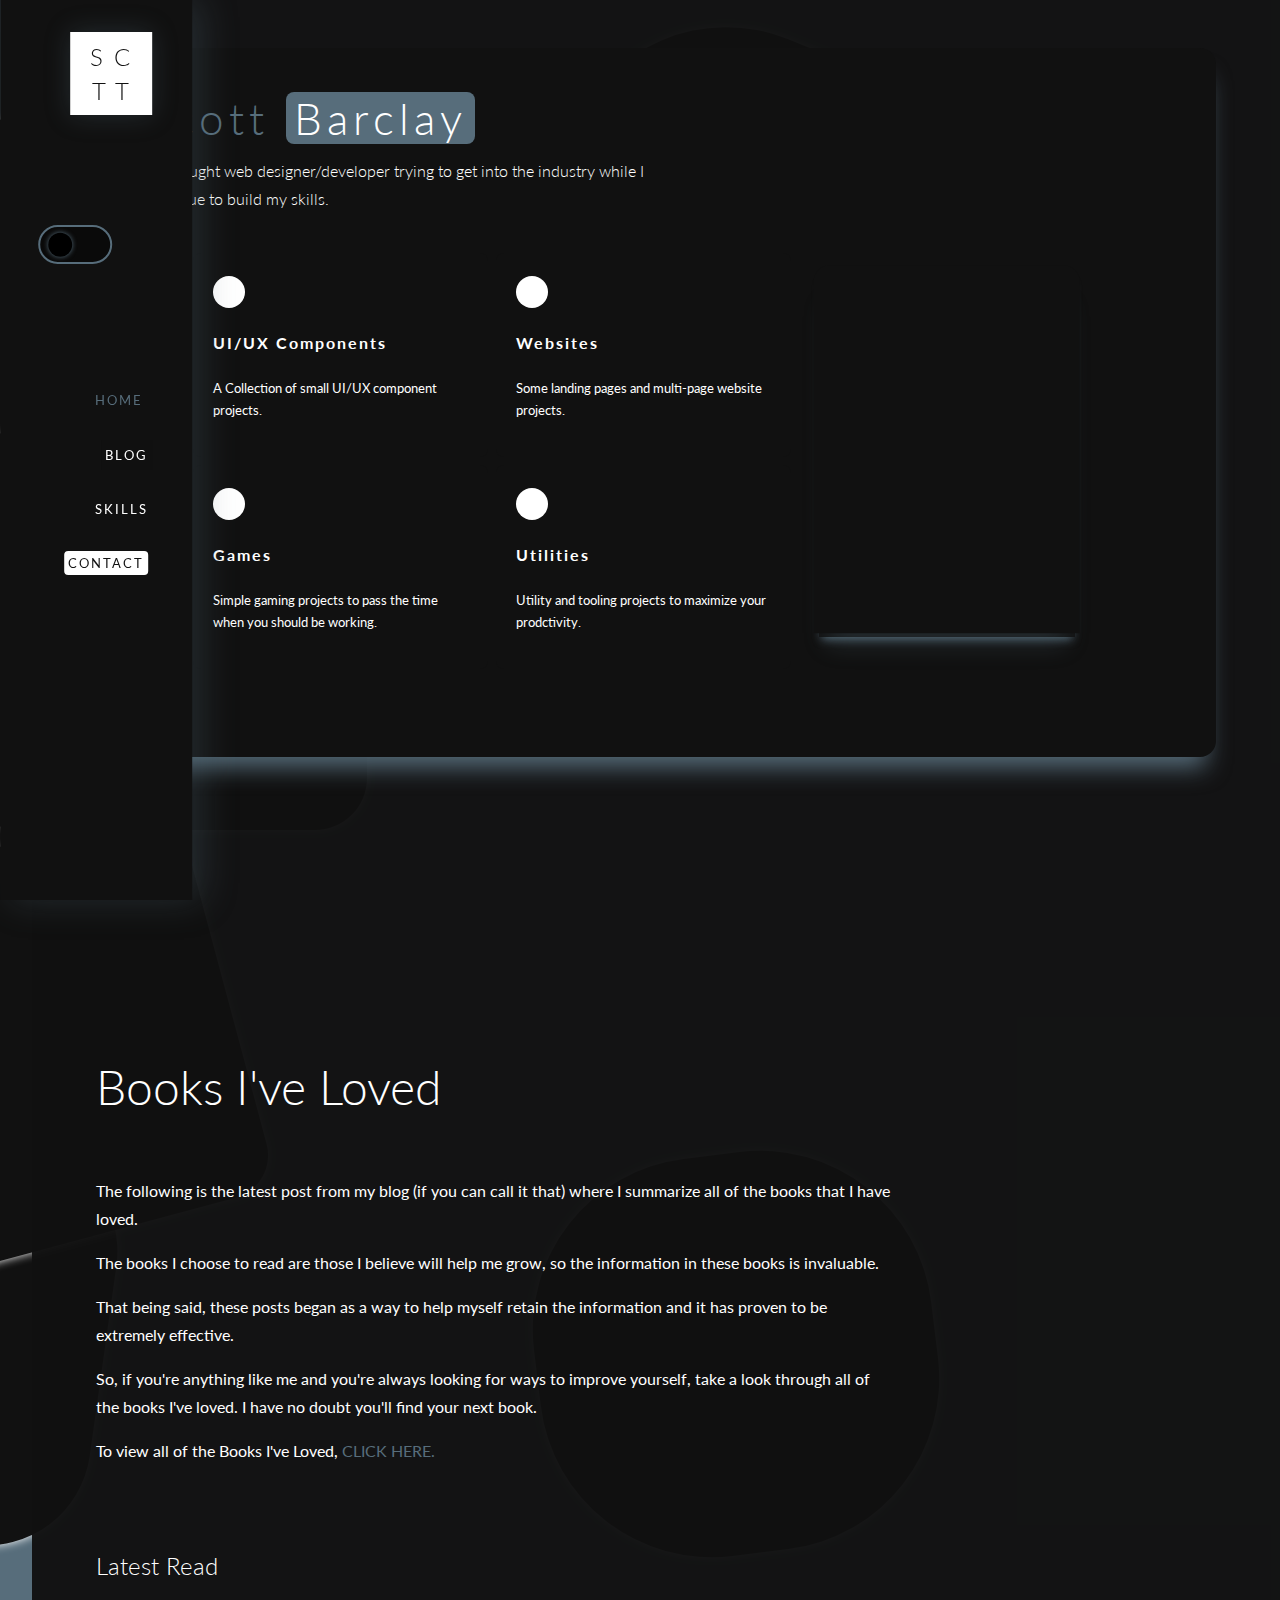
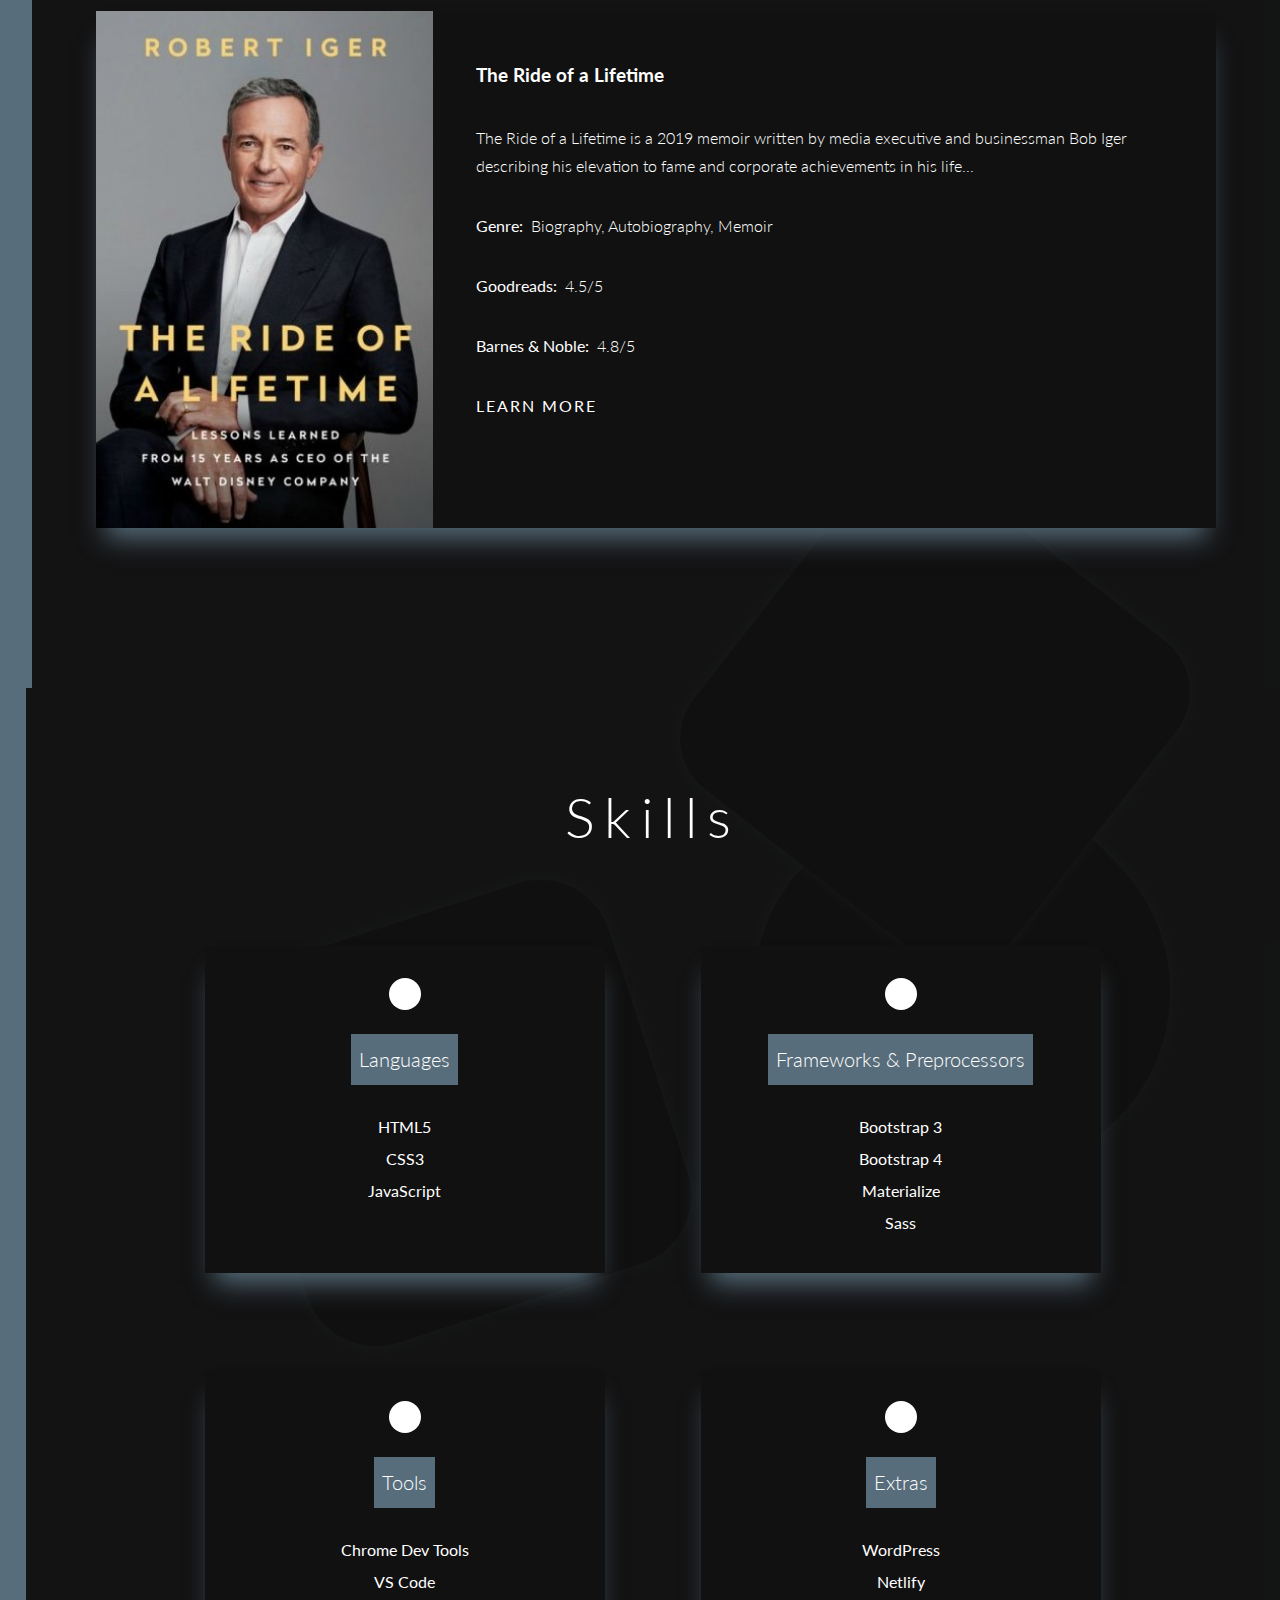
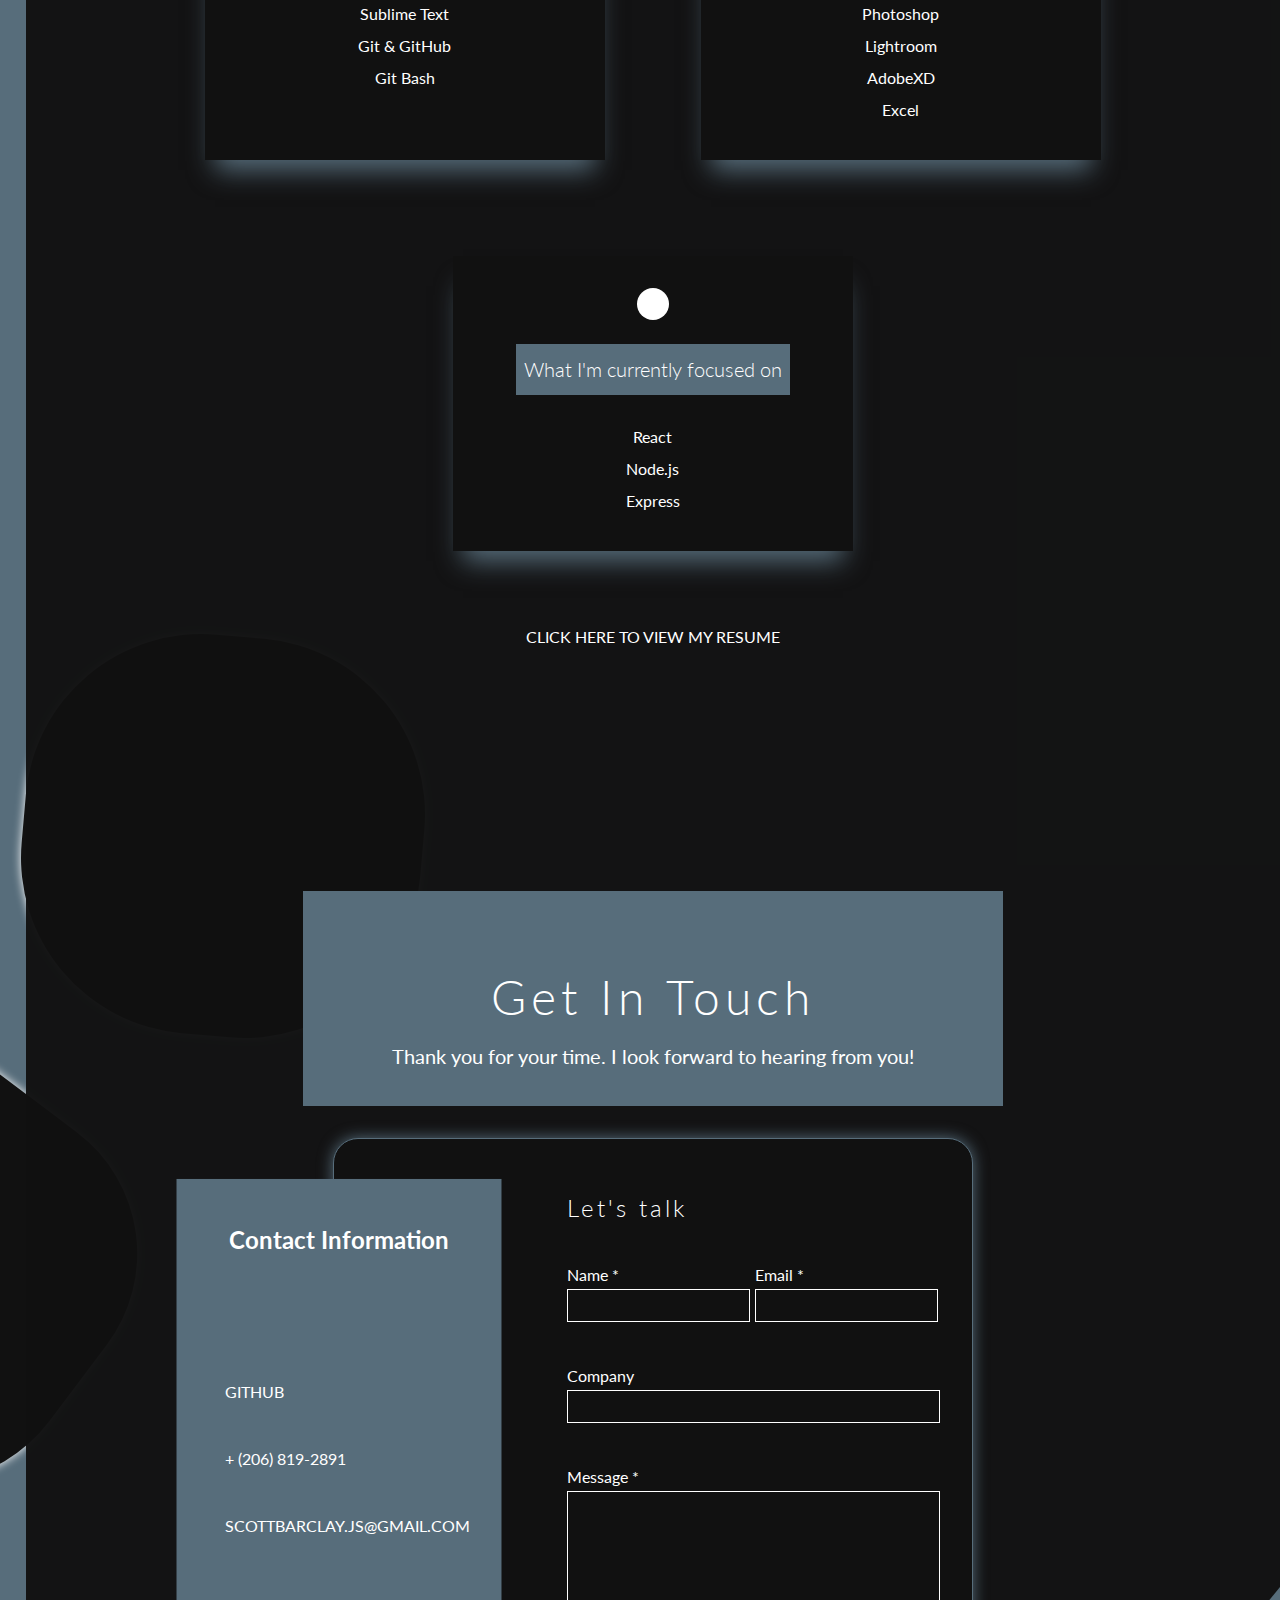
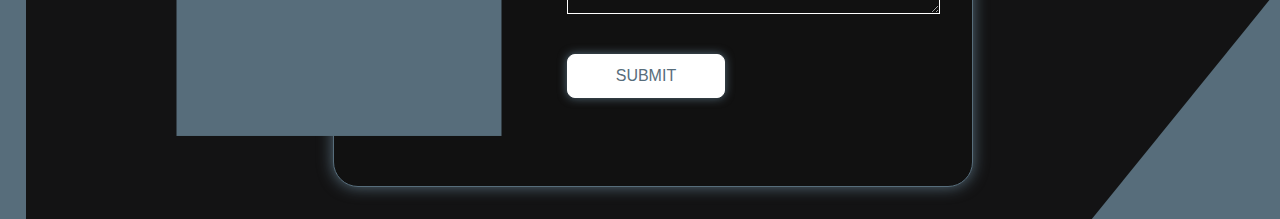
==== commit 5e15f3eb: "got rid of 600px media query" ====
--- a/index.html
+++ b/index.html
@@ -113,13 +113,6 @@
 			</div>
 		</nav>
 		<header class="header">
-			<div class="toggle-container">
-				<div class="toggle dark">
-					<i class="fas fa-sun"></i>
-					<i class="fas fa-moon"></i>
-					<div class="toggle-overlay"></div>
-				</div>
-			</div>
 			<div class="header-container">
 				<div class="header-head">
 					<h1>Scott <span>Barclay</span></h1>
--- a/css/style.css
+++ b/css/style.css
@@ -1 +1 @@
-*{margin:0;padding:0;box-sizing:border-box}html{scroll-behavior:smooth;overflow-x:hidden !important}body{font-family:'Lato', sans-serif;font-size:16px;line-height:1.75;color:#333;overflow-x:hidden !important;max-width:100vw !important;background-color:#576d7b}body .background-circle{position:absolute;height:400px;width:400px;padding:200px;background-color:#111;border-radius:50%;z-index:-99999;box-shadow:0 0 10px #fff}.btn:hover{cursor:pointer}.btn:focus{outline:transparent}a{color:#fff;text-decoration:none;text-transform:uppercase}input,textarea{outline:transparent}@media screen and (max-width: 1150px){nav.nav{padding:2rem 2rem 2rem 0;left:0;height:20vh;width:100vw;display:flex;flex-direction:row;justify-content:space-between;align-items:center;box-shadow:0 0 25px #576d7b}nav.nav .toggle-container{display:block;top:50%;left:50%;transform:translate(-50%, -50%)}nav.nav ul.nav-links{display:flex;flex-direction:row}nav.nav ul.nav-links li{margin:0 1rem}nav.nav ul.nav-links li:hover{transform:translateX(0);transform:scale(1.1)}nav.nav .nav-bottom{display:none}header.header{margin-top:15vh !important;padding-top:5rem}header.header .toggle-container{display:none}header.header h4{font-size:1rem}header.header i{font-size:2.5rem}header.header .header-container{margin:3rem 1.5rem}header.header .header-main{flex-direction:column;align-items:center}header.header .header-main .header-main-cards{width:100%}header.header .header-main .header-main-cards .card{width:25%;min-width:12rem;text-align:center;align-items:center}header.header .header-main .header-card-list{width:50%;margin:2.5rem 1rem 1rem 1rem}header.header .header-main .header-card-list .project-category a{opacity:1;padding:0.25rem 0;z-index:2;font-size:0.8rem;font-weight:400;background-color:rgba(0,0,0,0.301);color:#fff;width:100px}header.header .header-main .header-card-list .project-category a:nth-of-type(1){border-radius:5px 5px 0 0}header.header .header-main .header-card-list .project-category a:nth-of-type(odd){transform:translate(0, 0)}header.header .header-main .header-card-list .project-category a:nth-of-type(even){transform:translateY(87%)}section.contact{clip-path:polygon(0 0, 100% 0, 100% 80%, 80% 100%, 0 100%)}section.contact .contact-info{transform:translate(-30%, -30%)}section.contact .contact-info a{font-size:0.8rem}section.contact form{transform:translateX(25%)}header.header,section.blog,section.skills,section.contact{margin-left:0 !important}}@media screen and (max-width: 600px){body .background-circle{display:none}nav.nav{padding:0}nav.nav .toggle-container{display:none}nav.nav ul.nav-links li{margin:0.5rem;letter-spacing:1px}nav.nav ul.nav-links li a{color:#fff}nav.nav ul.nav-links li:last-of-type a{color:#111;background-color:#fff}nav.nav .nav-name{height:100%;width:25vw;background-color:#576d7b;box-shadow:none}nav.nav .nav-name .name{font-size:1.75rem;color:#fff;box-shadow:none;padding:2vh 0 0 0}header.header .toggle-container{display:block;top:1.5%;right:50%;transform:translate(50%, 0)}header.header .toggle-container .toggle i{font-size:1rem}header.header .header-container{margin:3rem 0.5rem;padding:1rem 0.5rem 5rem 0.5rem}header.header .header-container .header-head{text-align:center}header.header .header-container .header-main .header-main-cards{margin:0}header.header .header-container .header-main .header-main-cards .card{margin-right:0;width:100%}header.header .header-container .header-card-list{margin:0;margin-top:1.5rem;padding:1rem;width:90%}section.contact{clip-path:polygon(0 0, 100% 0, 100% 85%, 75% 100%, 0 100%)}section.contact .contact-intro h1{font-size:1.75rem}section.contact .contact-intro p{font-size:1rem;width:90vw}section.contact .contact-info{display:none}section.contact form{width:92vw;transform:translateX(0)}section.contact form .form-content{width:100%}footer.footer{display:block;color:#fff;font-weight:400;font-size:0.8rem;position:relative;background-color:#111;box-shadow:0 0 25px #576d7b}footer.footer.light{background-color:#576d7b}footer.footer .footer-content{display:flex;justify-content:space-between;margin:0 2rem;padding:1.5rem 0}footer.footer .footer-content .footer-left{display:flex}footer.footer .footer-content .footer-left p:nth-of-type(2){margin-left:2rem}footer.footer i{color:#fff;padding-top:0rem;margin:0 0.5rem;font-size:1rem}}@media screen and (max-width: 415px){div.mobile-menu-links{display:block;position:fixed;width:100%}div.mobile-menu-links.showMenu{opacity:1;z-index:999998;transition:all 0.7s}div.mobile-menu-links.hideMenu{opacity:0;z-index:-1;transition:all 0.7s}div.mobile-menu-links .nav-links{position:absolute;display:flex;flex-direction:column;top:15vh;left:50%;background-color:#111;box-shadow:0 2px 15px #576d7b;width:100vw;transform:translateX(-50%);align-items:center;z-index:999999;text-align:center;border-radius:0 0 10px 10px}div.mobile-menu-links .nav-links.light{background-color:#fff}div.mobile-menu-links .nav-links.light li a{color:#576d7b}div.mobile-menu-links .nav-links li{align-self:center}div.mobile-menu-links .nav-links li a{color:#fff;background-color:transparent}div.mobile-menu-links .nav-links .blog{background-color:transparent}nav.nav{height:15vh}nav.nav.light{color:#576d7b}nav.nav .mobile-menu{display:block}nav.nav .mobile-menu .hamburger.showMenu{opacity:0;transform:rotate(-360deg);z-index:-1;transition:all 0.7s}nav.nav .mobile-menu .hamburger.hideMenu{opacity:1;z-index:1;transition:all 0.7s}nav.nav .mobile-menu .close.showMenu{opacity:1;transform:rotate(-360deg);z-index:1;transition:all 0.7s}nav.nav .mobile-menu .close.hideMenu{opacity:0;z-index:-1;transition:all 0.7s}nav.nav .nav-top{height:100%}nav.nav .nav-top .nav-name{height:100%}nav.nav .nav-middle{padding-right:1rem}nav.nav .nav-middle .nav-links{display:none}nav.nav ul.nav-links li{margin:0.4rem;letter-spacing:0}header.header{padding-top:2rem}header.header .header-head h5{padding-top:1rem}header.header .header-main #mobile-instructions{display:block;margin-bottom:0.5rem;color:#576d7b}header.header .header-main .header-card-list{padding:0}header.header .header-main .header-card-list .list-overlay .overlay-content{display:block;color:#fff;position:absolute;top:50%;left:50%;transform:translate(-50%, -50%)}header.header .header-main .header-card-list .list-overlay .overlay-content.light{color:#576d7b}header.header .header-main .header-card-list .list-overlay .overlay-content i{font-size:2rem}header.header .header-main .header-card-list .list-overlay .overlay-content i.moveUp{transform:translateY(-15px) scale(1.1);transition:all 1s}header.header .header-main .header-card-list .list-overlay .overlay-content i.moveDown{transform:translateY(0) scale(1);transition:all 1s}header.header .header-main .header-card-list .list-overlay.hideOverlay .overlay-content{opacity:0;transition:all 0.5s}header.header .header-main .header-card-list div.project-category.utilities i:nth-of-type(1){display:block;position:absolute;top:40%}header.header .header-main .header-card-list div.project-category.utilities i:nth-of-type(2){display:block;position:absolute;top:75%}header.header .header-main .header-card-list div.project-category.websites i:nth-of-type(1){display:block;position:absolute;top:75%}header.header .header-main .header-card-list div.project-category img{width:70%;margin:auto}header.header .header-main .header-card-list div.project-category img:nth-of-type(1),header.header .header-main .header-card-list div.project-category img:nth-of-type(2),header.header .header-main .header-card-list div.project-category img:nth-of-type(3){border-radius:0}header.header .header-main .header-card-list div.project-category img:nth-of-type(1)+a{border-radius:0.5rem 0 0 0}header.header .header-main .header-card-list div.project-category img:nth-of-type(1)+a+a{border-radius:0 0.5rem 0 0}header.header .header-main .header-card-list div.project-category a{font-size:0.6rem}header.header .header-main .header-card-list div.project-category a:nth-of-type(odd){transform:translate(0, 0);background-color:rgba(0,0,0,0.596);box-shadow:0 2px 10px #576d7b;padding:5vh 0 0 0;width:15%;height:33.3333%}header.header .header-main .header-card-list div.project-category a:nth-of-type(even){transform:translateX(567%) translateY(-50%);background-color:rgba(0,0,0,0.596);box-shadow:0 2px 10px #576d7b;padding:5vh 0 0 0;width:15%;height:33.33333%}header.header .header-main .header-card-list div.project-category h4{position:absolute;top:25%;left:50%;transform:translateX(-50%)}header.header .header-main .header-card-list div.project-category i{display:block;position:absolute;top:60%;left:50%;font-size:3rem;transform:translateX(-50%)}section.blog h1{text-align:center}section.blog .blog-content .latest-read .book{flex-direction:column}section.blog .blog-content .latest-read .book .book-image{text-align:center}section.blog .blog-content .latest-read .book .book-image img{max-width:100%}section.skills{padding:5rem 1rem 15rem 1rem}section.skills .skill-categories .skill-category-card{width:95vw;margin:3rem 0.5rem}footer.footer .footer-content .footer-left{display:flex;flex-direction:column}footer.footer .footer-content .footer-left p:nth-of-type(2){margin-left:0}}@media screen and (min-width: 1600px){header.header{padding:6rem}}@media screen and (min-width: 2000px){nav.nav{padding-right:4rem}nav.nav.navHover{transform:translateX(11vw);transition:all 0.6s}nav.nav .nav-name .name{font-size:2rem}nav.nav .nav-links li{font-size:1.1rem;margin:1.5rem 0}nav.nav .nav-icons a{font-size:2rem}header.header{height:100vh;display:flex;justify-content:center;align-items:center}header.header .header-container{max-width:75vw}header.header .header-container .header-head{max-width:25vw;margin-bottom:7%}header.header .header-container .header-head h1{font-size:3.5rem;margin-bottom:1rem}header.header .header-container .header-head h5{font-size:1.25rem}header.header .header-main .header-main-cards .card{width:45%;margin:0 2rem 3rem 0}header.header .header-main .header-main-cards .card h4{font-size:1.5rem}header.header .header-main .header-main-cards .card p{padding-top:1rem;font-size:1rem}header.header .header-main .header-main-cards .card i{font-size:2rem;padding:1.5rem}header.header .header-main .header-card-list{width:22%;height:40vh;margin:0}header.header .header-main .header-card-list .project-category a{padding:7.9% 0}section.contact{height:100vh}section.contact .contact-intro{padding:4rem 0;margin-bottom:2rem}section.contact .contact-intro h1{font-size:3.5rem}section.contact .contact-info{height:50%;top:50%}section.contact .contact-info .contact-icons{justify-content:center}section.contact form{padding:3.5rem 5rem;width:45vw}section.contact form .form-content{width:80%}section.contact form .form-content .form-content-header{padding:2rem 2rem 2rem 0}section.contact form .form-content .form-content-header h2{font-size:2.75rem}section.contact form .form-content .name-email{margin-bottom:3rem}section.contact form .form-content .name-email .name input,section.contact form .form-content .name-email .email input{padding:1rem}section.contact form .form-content .company{margin-bottom:3rem}section.contact form .form-content .company input{padding:1rem}section.contact form .form-content .message{margin-bottom:3rem}section.contact form .form-content .message textarea{padding:1rem}}@keyframes navPageLoad{0%{transform:translateX(0vw)}15%{transform:translateX(12.75vw)}30%{transform:translateX(12.75vw)}100%{transform:translateX(0vw)}}.mobile-menu-links{display:none}.nav{height:100vh;width:15vw;display:flex;flex-direction:column;justify-content:space-between;align-items:flex-end;padding:2rem 2.5rem 1rem 1rem;box-shadow:10px 0 35px rgba(87,109,123,0.29);color:#fff;background-color:#111;position:fixed;overflow-x:hidden;overflow-y:hidden;top:0;left:-12.75vw;z-index:999999 !important}.nav .mobile-menu{display:none;position:absolute;top:35%;right:15%;text-align:center}.nav .mobile-menu i{position:absolute;font-size:2rem}.nav .toggle-container{display:none}.nav.light{background-color:#fff;color:#111}.nav.light .nav-name{background-color:#576d7b}.nav.light .nav-name .name{color:#fff}.nav.light .nav-links li{color:#111;background-color:transparent}.nav.light .nav-links li a{color:#111}.nav.light .nav-links li:last-of-type a{color:#fff;background-color:#576d7b}.nav.light .nav-icons a{color:#576d7b}.nav.navHover{transform:translateX(12.75vw);transition:all 0.6s}.nav.navBlur{transform:translateX(0vw);transition:all 0.6s}.nav-name{background-color:#fff}.nav-name .name{color:#111;padding:0.5rem 1.25rem;letter-spacing:2px;line-height:1.4;text-align:center;text-transform:uppercase;font-weight:300;font-size:1.5rem;box-shadow:0 0 25px rgba(87,109,123,0.29)}.nav-links{display:flex;flex-direction:column;list-style:none}.nav-links li{margin:0.75rem 0;font-size:0.8rem;letter-spacing:2px;text-align:right;align-self:flex-end;border-bottom:none;color:#fff;padding:0.25rem}.nav-links li:last-of-type a{color:#111;background-color:#fff;padding:0.25rem;border-radius:0.25rem}.nav-links li:hover{transform:translateX(-5px);transition:all 0.7s}.nav-links li.active{transform:translateX(-5px)}.nav-links li.active a{color:#576d7b}.nav-bottom{display:flex;flex-direction:column;align-items:flex-end;text-align:right}.nav-message{margin-bottom:2rem;max-width:150px}.nav-icons a{max-width:150px;margin:0.5rem;font-size:1.25rem}.nav-icons a:hover{color:#576d7b;opacity:0.8;transform:translateY(-5px)}.header{margin-left:2rem;overflow-x:hidden;overflow-y:hidden;position:relative;z-index:99999;background:rgba(17,17,17,0.97)}.header.light{background-color:rgba(250,250,250,0.95)}.header.light .header-container{background-color:#fff}.header.light .header-container .header-head h1{color:#111}.header.light .header-container .header-head h1 span{color:#fff}.header.light .header-container .header-head h5{color:#111}.header.light .header-container .header-main .header-main-cards .card{background-color:#fff;color:#111}.header.light .header-container .header-main .header-main-cards .card:hover{color:#fff;background-color:#576d7b}.header.light .header-container .header-main .header-main-cards .card:hover h4{color:#fff}.header.light .header-container .header-main .header-main-cards .card:hover i{background-color:#fff;color:#576d7b}.header.light .header-container .header-main .header-main-cards .card.choose{background-color:#576d7b;color:#fff}.header.light .header-container .header-main .header-main-cards .card.choose h4{color:#fff}.header.light .header-container .header-main .header-main-cards .card i{background-color:#576d7b;color:#fff}.header.light .header-container .header-main .header-main-cards .card i.choose{background-color:#fff;color:#576d7b}.header.light .header-container .header-main .header-main-cards .card h4{color:#111}.header.light .header-container .header-main .header-card-list .list-overlay{background:#fff;box-shadow:0 25px 35px -15px rgba(87,109,123,0.29)}.header.light .header-container .header-main .header-card-list .project-category h4{color:#111}.header.light .header-container .header-main .header-card-list .project-category i{color:#111}.header .background-circle{position:absolute;height:400px;width:400px;padding:200px;background-color:#111;border-radius:50%;z-index:-99}.header-container{display:flex;flex-direction:column;padding:2rem 3rem 5rem 3rem;background-color:#111;border-radius:1rem;box-shadow:0 20px 25px -10px #576d7b;max-width:70rem;margin:3rem auto;z-index:99999}.header-container .header-head{max-width:33rem;margin-bottom:2.5rem}.header-container .header-head h1{font-size:2.75rem;font-weight:300;letter-spacing:5px;color:#576d7b}.header-container .header-head h1 span{color:#fff;background-color:#576d7b;border-radius:0.5rem;padding:0 0.5rem}.header-container .header-head h5{font-size:1rem;font-weight:300;color:#fff}.header-container .header-main{display:flex;justify-content:center}.header-container .header-main #mobile-instructions{display:none}.header-container .header-main .header-main-cards{display:flex;justify-content:center;flex-wrap:wrap;margin-right:1rem;width:60%}.header-container .header-main .header-main-cards .card{width:48%;padding:1.25rem 1.25rem 2rem 1.25rem;display:flex;flex-direction:column;justify-content:space-between;align-items:flex-start;border-radius:0.5rem;margin-right:0.5rem;margin-bottom:0.5rem;background-color:#111;color:#fff}.header-container .header-main .header-main-cards .card:hover{color:#111;cursor:pointer;background-color:#fff;transition:all 0.6s}.header-container .header-main .header-main-cards .card:hover h4{color:#111}.header-container .header-main .header-main-cards .card:hover i{background-color:#576d7b;color:#fff;transition:all 0.6s}.header-container .header-main .header-main-cards .card.choose{background-color:#576d7b;color:#fff}.header-container .header-main .header-main-cards .card i{padding:1rem;font-size:1.2rem;background-color:#fff;color:#576d7b;border-radius:50%}.header-container .header-main .header-main-cards .card i.choose{background-color:#fff;color:#111}.header-container .header-main .header-main-cards .card *{margin:0.2rem 0}.header-container .header-main .header-main-cards .card h4{letter-spacing:2px;color:#fff}.header-container .header-main .header-main-cards .card p{font-size:0.8rem}.header-container .header-main .header-card-list{height:23rem;border:none;border-radius:1rem 1rem 0 0;width:25%;padding:0rem;box-shadow:0 5px 10px -3px #576d7b;text-align:center;position:relative;margin:1rem 3rem 2.5rem 0}.header-container .header-main .header-card-list .list-overlay{position:absolute;top:0;left:0;width:104%;height:100%;padding:50%;transform:translate(-2%, -1%);background:#111;background-size:cover;border-radius:1rem 1rem 0 0;z-index:1999;box-shadow:0 25px 25px -15px rgba(87,109,123,0.29);border:none}.header-container .header-main .header-card-list .list-overlay .overlay-content{display:none}.header-container .header-main .header-card-list .list-overlay.hideOverlay{height:0px;padding:0 50%;transition:all 1s}.header-container .header-main .header-card-list .list-overlay.showOverlay{height:100%;padding:50%;transition:all 1s}.header-container .header-main .header-card-list .project-category{height:100%;display:none;flex-direction:column;justify-content:center;position:relative;font-weight:100}.header-container .header-main .header-card-list .project-category.utilities i{display:none}.header-container .header-main .header-card-list .project-category.websites i{display:none}.header-container .header-main .header-card-list .project-category.games h4{max-width:15rem}.header-container .header-main .header-card-list .project-category h4{font-weight:300;color:#fff;font-size:1.5rem}.header-container .header-main .header-card-list .project-category i{font-weight:100;font-size:4rem;color:#fff}.header-container .header-main .header-card-list .project-category i:hover{transform:rotate(1800deg);transition:all 5s}.header-container .header-main .header-card-list .project-category img{opacity:0.8;height:33.333333%;margin:0;border-radius:0.5rem 0.5rem 0 0}.header-container .header-main .header-card-list .project-category img:nth-of-type(1){border-radius:0.5rem 0.5rem 0 0}.header-container .header-main .header-card-list .project-category img:nth-of-type(1)+a{top:0}.header-container .header-main .header-card-list .project-category img:nth-of-type(1)+a+a{top:16.66666%}.header-container .header-main .header-card-list .project-category img:nth-of-type(2){border-radius:0}.header-container .header-main .header-card-list .project-category img:nth-of-type(2)+a{top:33.333333%}.header-container .header-main .header-card-list .project-category img:nth-of-type(2)+a+a{top:49.99999%}.header-container .header-main .header-card-list .project-category img:nth-of-type(3){border-radius:0}.header-container .header-main .header-card-list .project-category img:nth-of-type(3)+a{top:66.666666%}.header-container .header-main .header-card-list .project-category img:nth-of-type(3)+a+a{top:83.33333%}.header-container .header-main .header-card-list .project-category img:hover{cursor:pointer;opacity:1;transition:all 0.6s}.header-container .header-main .header-card-list .project-category img.chosenProject+a,.header-container .header-main .header-card-list .project-category img.chosenProject+a+a{z-index:2;opacity:0.7;transition:all 0.6}.header-container .header-main .header-card-list .project-category img.chosenProject+a:hover,.header-container .header-main .header-card-list .project-category img.chosenProject+a+a:hover{opacity:1}.header-container .header-main .header-card-list .project-category img.chosenProject+a+a{color:#576d7b;background-color:rgba(255,255,255,0.901)}.header-container .header-main .header-card-list .project-category a{opacity:0;width:100%;background-color:rgba(17,17,17,0.701);color:#fff;position:absolute;margin:0;padding:6.5% 0;z-index:-1;left:0}.project-category *{margin:0.5rem 0}.toggle-container{position:absolute;top:3rem;right:3rem;display:block}.toggle{height:35px;width:70px;padding:17.5px 35px;background-color:rgba(0,0,0,0.377);border:2px solid #576d7b;border-radius:35px;position:relative;z-index:9999}.toggle:hover{cursor:pointer}.toggle.light{background-color:#f0f0f0;border:2px solid #576d7b}.toggle .fa-sun{position:absolute;top:50%;left:33.3333%;transform:translate(-70%, -50%);color:#576d7b}.toggle .fa-moon{position:absolute;top:50%;right:33.3333%;transform:translate(70%, -50%);color:#576d7b}.toggle-overlay{height:70%;width:35%;position:absolute;top:50%;left:11%;transform:translateY(-50%);border-radius:50%}.toggle.light .toggle-overlay{background-color:#f0f0f0;box-shadow:0 0 5px #576d7b;transition:all 0.7s;animation:light 0.7s forwards}.toggle.dark .toggle-overlay{background-color:black;box-shadow:0 0 5px #576d7b;transition:all 0.7s;animation:dark 0.7s forwards}@keyframes light{0%{transform:translate(0, -50%)}20%{transform:translate(-3px, -50%)}80%{transform:translate(32px, -50%)}100%{transform:translate(29px, -50%)}}@keyframes dark{0%{transform:translate(29px, -50%)}20%{transform:translate(32px, -50%)}80%{transform:translate(-2px, -50%)}100%{transform:translate(0, -50%)}}.blog{margin-left:2rem;padding:15rem 0 10rem 0;overflow-x:hidden;overflow-y:hidden;position:relative;background:rgba(17,17,17,0.97)}.blog.light{background-color:rgba(250,250,250,0.95)}.blog.light h1,.blog.light p,.blog.light h2{color:#111}.blog.light .blog-content .latest-read{background-color:#fff;color:#111}.blog.light .blog-content .latest-read .book .book-info a{color:#111}.blog h1{margin-bottom:3rem;font-size:3rem;color:#fff;font-weight:300}.blog p{margin-bottom:1rem;max-width:50rem;color:#fff}.blog p a{color:#576d7b}.blog h2{color:#fff;font-weight:300;margin-bottom:1.5rem;margin-top:5rem}.blog .blog-content{width:70rem;max-width:95vw;margin:auto}.blog .blog-content .latest-read{background-color:#111;color:#fff;box-shadow:0 20px 25px -10px #576d7b}.blog .blog-content .latest-read .book{display:flex}.blog .blog-content .latest-read .book .book-image img{height:100%}.blog .blog-content .latest-read .book .book-info{padding:3rem}.blog .blog-content .latest-read .book .book-info h3{margin-bottom:2rem}.blog .blog-content .latest-read .book .book-info p{margin-bottom:2rem;font-weight:300}.blog .blog-content .latest-read .book .book-info p span{font-weight:400;margin-right:0.25rem}.blog .blog-content .latest-read .book .book-info a{color:#fff;letter-spacing:2px}.blog .blog-content .latest-read .book .book-info a i{margin-left:1rem}.blog .blog-content .latest-read .book .book-info a:hover{color:#576d7b;transition:all 0.4s}.skills{position:relative;margin-left:2vw;padding:5rem 5rem 15rem 5rem;display:flex;flex-direction:column;justify-content:center;align-items:center;overflow-x:hidden;background:rgba(17,17,17,0.97)}.skills.light{background:rgba(250,250,250,0.95)}.skills.light h1{color:#111}.skills.light .skill-categories .skill-category-card{background-color:#fff}.skills.light .skill-categories .skill-category-card i{background-color:#576d7b;color:#fff}.skills.light .skill-categories .skill-category-card ul{color:#111}.skills.light a{color:#111}.skills h1{font-size:3.5rem;font-weight:300;letter-spacing:10px;margin-bottom:2rem;color:#fff}.skills .skill-categories{display:flex;justify-content:center;flex-wrap:wrap;width:100%;margin-bottom:1.5rem}.skills .skill-categories .skill-category-card{display:flex;flex-direction:column;align-items:center;width:25rem;margin:3rem;padding:2rem;text-align:center;color:#fff;background-color:#111;box-shadow:0 20px 25px -10px #576d7b}.skills .skill-categories .skill-category-card i{padding:1rem;border-radius:50%;background-color:#fff;color:#576d7b;font-size:3rem;margin-bottom:1.5rem}.skills .skill-categories .skill-category-card h3{font-size:1.25rem;font-weight:300;margin-bottom:1.5rem;padding:0.5rem;background-color:#576d7b}.skills .skill-categories .skill-category-card ul{list-style:none}.skills .skill-categories .skill-category-card ul li{margin:0.25rem 0}.contact{margin-left:2vw;position:relative;text-align:center;color:#fff;background:rgba(17,17,17,0.97);display:flex;flex-direction:column;justify-content:center;align-items:center;overflow:hidden;clip-path:polygon(0 -1%, 100% -1%, 100% 75%, 85% 100%, 0 100%)}.contact.light{background:rgba(250,250,250,0.95)}.contact.light form{color:#111;background-color:#fff}.contact.light form .form-content .name-email .name input,.contact.light form .form-content .name-email .email input{color:#111;border-bottom:1px solid #111}.contact.light form .form-content .company input{color:#111;border-bottom:1px solid #111}.contact.light form .form-content .message textarea{color:#111;border-bottom:1px solid #111}.contact.light form .form-content .submit button{background-color:#576d7b;color:#fff}.contact.light form .form-content .submit button:hover{background-color:rgba(87,109,123,0.29);color:#576d7b;border:1px solid #fff}.contact .contact-intro{padding:4rem 0 2rem 0;background-color:#576d7b;color:#fff}.contact .contact-intro h1{font-weight:300;font-size:3rem;letter-spacing:5px}.contact .contact-intro p{width:700px;font-size:1.25rem}.contact .contact-info{padding:2.5rem 2rem;position:absolute;top:49%;left:25%;transform:translate(-50%, -30%);background-color:#576d7b;color:#fff;z-index:9999;display:flex;flex-direction:column;justify-content:space-between;height:65%}.contact .contact-info .contact-links{display:flex;flex-direction:column;align-items:flex-start}.contact .contact-info .contact-links a{margin:1rem 0;color:#fff}.contact .contact-info .contact-links i{font-size:1.5rem;margin-right:2rem;color:#fff}.contact .contact-info .contact-icons{display:flex;justify-content:flex-start}.contact .contact-info .contact-icons i{font-size:1.5rem;margin-right:2rem;color:#fff}.contact form{display:flex;flex-direction:column;justify-content:center;align-items:center;margin:2rem auto;padding:3rem 2rem;border:1px solid #576d7b;border-radius:25px;box-shadow:0 0 30px rgba(87,109,123,0.29);z-index:99;color:#fff;background-color:#111;width:50vw;box-shadow:0 0 15px #576d7b}.contact form .form-content{padding:0 0 2.5rem 0;width:65%;margin-left:auto}.contact form .form-content .form-content-header{display:flex;justify-content:space-between;padding:0 2rem 2rem 0}.contact form .form-content .form-content-header h2{font-weight:300;letter-spacing:3px}.contact form .form-content .form-content-header i{font-size:1.5rem;text-shadow:-15px 10px 3px #576d7b}.contact form .form-content .name-email{display:flex;justify-content:space-between;margin-bottom:2.5rem}.contact form .form-content .name-email .name,.contact form .form-content .name-email .email{display:flex;flex-direction:column;align-items:flex-start;width:100%}.contact form .form-content .name-email .name input,.contact form .form-content .name-email .email input{width:95%;padding:0.5rem 1rem;color:#fff;background-color:transparent;border:none;border-bottom:1px solid #fff}.contact form .form-content .company{display:flex;flex-direction:column;align-items:flex-start;margin-bottom:2.5rem;width:100%}.contact form .form-content .company input{width:100%;padding:0.5rem 1rem;color:#fff;background-color:transparent;border:none;border-bottom:1px solid #fff}.contact form .form-content .message{display:flex;flex-direction:column;align-items:flex-start;margin-bottom:2.5rem;width:100%}.contact form .form-content .message textarea{width:100%;padding:0.5rem 1rem;color:#fff;background-color:transparent;border:none;border-bottom:1px solid #fff}.contact form .form-content .submit{width:50%}.contact form .form-content .submit button{padding:0.75rem 3rem;font-size:1rem;text-transform:uppercase;background-color:#fff;color:#576d7b;border:1px solid #fff;border-radius:0.5rem;box-shadow:0 0 10px #576d7b;text-align:start}.contact form .form-content .submit button:hover{cursor:pointer;background-color:rgba(87,109,123,0.29);color:#fff;border:1px solid #fff;transition:all 0.6s}.contact form.formHover{border-radius:0;transform:scale(1.025);transition:all 0.5s}.contact form.formBlur{border-radius:25px;transition:all 0.5s}#name.invalid,#email.invalid,#message.invalid{border-bottom:1px solid red}.footer{display:none}
+*{margin:0;padding:0;box-sizing:border-box}html{scroll-behavior:smooth;overflow-x:hidden !important}body{font-family:'Lato', sans-serif;font-size:16px;line-height:1.75;color:#333;overflow-x:hidden !important;max-width:100vw !important;background-color:#576d7b}body .background-circle{position:absolute;height:400px;width:400px;padding:200px;background-color:#111;border-radius:50%;z-index:-99999;box-shadow:0 0 10px #fff}.btn:hover{cursor:pointer}.btn:focus{outline:transparent}a{color:#fff;text-decoration:none;text-transform:uppercase}input,textarea{outline:transparent}@media screen and (max-width: 1150px){nav.nav{padding:2rem 2rem 2rem 0;left:0;height:20vh;width:100vw;display:flex;flex-direction:row;justify-content:space-between;align-items:center;box-shadow:0 0 25px #576d7b}nav.nav .toggle-container{display:block;top:50%;left:50%;transform:translate(-50%, -50%)}nav.nav ul.nav-links{display:flex;flex-direction:row}nav.nav ul.nav-links li{margin:0 1rem}nav.nav ul.nav-links li:hover{transform:translateX(0);transform:scale(1.1)}nav.nav .nav-bottom{display:none}header.header{margin-top:15vh !important;padding-top:5rem}header.header .toggle-container{display:none}header.header h4{font-size:1rem}header.header i{font-size:2.5rem}header.header .header-container{margin:3rem 1.5rem}header.header .header-main{flex-direction:column;align-items:center}header.header .header-main .header-main-cards{width:100%}header.header .header-main .header-main-cards .card{width:25%;min-width:12rem;text-align:center;align-items:center}header.header .header-main .header-card-list{width:50%;margin:2.5rem 1rem 1rem 1rem}header.header .header-main .header-card-list .list-overlay .overlay-content{display:block;color:#fff;position:absolute;top:50%;left:50%;transform:translate(-50%, -50%)}header.header .header-main .header-card-list .list-overlay .overlay-content.light{color:#576d7b}header.header .header-main .header-card-list .list-overlay .overlay-content i{font-size:2rem}header.header .header-main .header-card-list .list-overlay .overlay-content i.moveUp{transform:translateY(-15px) scale(1.1);text-shadow:0 15px 10px #576d7b;transition:all 1s}header.header .header-main .header-card-list .list-overlay .overlay-content i.moveDown{transform:translateY(0) scale(1);text-shadow:none;transition:all 1s}header.header .header-main .header-card-list .list-overlay.hideOverlay .overlay-content{opacity:0;transition:all 0.5s}header.header .header-main .header-card-list .project-category a{opacity:1;padding:0.25rem 0;z-index:2;font-size:0.8rem;font-weight:400;background-color:rgba(0,0,0,0.301);color:#fff;width:100px}header.header .header-main .header-card-list .project-category a:nth-of-type(1){border-radius:5px 5px 0 0}header.header .header-main .header-card-list .project-category a:nth-of-type(odd){transform:translate(0, 0)}header.header .header-main .header-card-list .project-category a:nth-of-type(even){transform:translateY(87%)}header.header .header-main .header-card-list div.project-category.utilities i:nth-of-type(1){display:block;position:absolute;top:40%}header.header .header-main .header-card-list div.project-category.utilities i:nth-of-type(2){display:block;position:absolute;top:75%}header.header .header-main .header-card-list div.project-category.websites i:nth-of-type(1){display:block;position:absolute;top:75%}header.header .header-main .header-card-list div.project-category img{width:70%;margin:auto}header.header .header-main .header-card-list div.project-category img:nth-of-type(1),header.header .header-main .header-card-list div.project-category img:nth-of-type(2),header.header .header-main .header-card-list div.project-category img:nth-of-type(3){border-radius:0}header.header .header-main .header-card-list div.project-category img:nth-of-type(1)+a{border-radius:0.5rem 0 0 0}header.header .header-main .header-card-list div.project-category img:nth-of-type(1)+a+a{border-radius:0 0.5rem 0 0}header.header .header-main .header-card-list div.project-category a{font-size:0.6rem}header.header .header-main .header-card-list div.project-category a:nth-of-type(odd){transform:translate(0, 0);background-color:rgba(0,0,0,0.596);box-shadow:0 2px 10px #576d7b;padding:5vh 0 0 0;width:15%;height:33.3333%}header.header .header-main .header-card-list div.project-category a:nth-of-type(even){transform:translateX(567%) translateY(-50%);background-color:rgba(0,0,0,0.596);box-shadow:0 2px 10px #576d7b;padding:5vh 0 0 0;width:15%;height:33.33333%}header.header .header-main .header-card-list div.project-category h4{position:absolute;top:25%;left:50%;transform:translateX(-50%)}header.header .header-main .header-card-list div.project-category i{display:block;position:absolute;top:60%;left:50%;font-size:3rem;transform:translateX(-50%)}section.contact{clip-path:polygon(0 0, 100% 0, 100% 80%, 80% 100%, 0 100%)}section.contact .contact-info{transform:translate(-30%, -30%)}section.contact .contact-info a{font-size:0.8rem}section.contact form{transform:translateX(25%)}header.header,section.blog,section.skills,section.contact{margin-left:0 !important}}@media screen and (max-width: 415px){div.mobile-menu-links{display:block;position:fixed;width:100%}div.mobile-menu-links.showMenu{opacity:1;z-index:999998;transition:all 0.7s}div.mobile-menu-links.hideMenu{opacity:0;z-index:-1;transition:all 0.7s}div.mobile-menu-links .nav-links{position:absolute;display:flex;flex-direction:column;top:15vh;left:50%;background-color:#111;box-shadow:0 2px 15px #576d7b;width:100vw;transform:translateX(-50%);align-items:center;z-index:999999;text-align:center;border-radius:0 0 10px 10px}div.mobile-menu-links .nav-links.light{background-color:#fff}div.mobile-menu-links .nav-links.light li a{color:#576d7b}div.mobile-menu-links .nav-links li{align-self:center}div.mobile-menu-links .nav-links li a{color:#fff;background-color:transparent}div.mobile-menu-links .nav-links .blog{background-color:transparent}nav.nav{padding:0;height:15vh}nav.nav.light{color:#576d7b}nav.nav .nav-name{height:100%;width:25vw;background-color:#576d7b;box-shadow:none}nav.nav .nav-name .name{font-size:1.75rem;color:#fff;box-shadow:none;padding:2vh 0 0 0}nav.nav .mobile-menu{display:block}nav.nav .mobile-menu .hamburger.showMenu{opacity:0;transform:rotate(-360deg);z-index:-1;transition:all 0.7s}nav.nav .mobile-menu .hamburger.hideMenu{opacity:1;z-index:1;transition:all 0.7s}nav.nav .mobile-menu .close.showMenu{opacity:1;transform:rotate(-360deg);z-index:1;transition:all 0.7s}nav.nav .mobile-menu .close.hideMenu{opacity:0;z-index:-1;transition:all 0.7s}nav.nav .nav-top{height:100%}nav.nav .nav-top .nav-name{height:100%}nav.nav .nav-middle{padding-right:1rem}nav.nav .nav-middle .nav-links{display:none}nav.nav ul.nav-links li{margin:0.4rem;letter-spacing:0}header.header{padding-top:2rem}header.header .toggle-container{display:block;top:1.5%;right:50%;transform:translate(50%, 0)}header.header .toggle-container .toggle i{font-size:1rem}header.header .header-container{margin:3rem 0.5rem;padding:1rem 0.5rem 5rem 0.5rem}header.header .header-container .header-head{text-align:center}header.header .header-container .header-main .header-main-cards{margin:0}header.header .header-container .header-main .header-main-cards .card{margin-right:0;width:100%}header.header .header-container .header-card-list{margin:0;margin-top:1.5rem;padding:1rem;width:90%}header.header .header-head h5{padding-top:1rem}header.header .header-main #mobile-instructions{display:block;margin-bottom:0.5rem;color:#576d7b}header.header .header-main .header-card-list{padding:0}section.blog h1{text-align:center}section.blog .blog-content .latest-read .book{flex-direction:column}section.blog .blog-content .latest-read .book .book-image{text-align:center}section.blog .blog-content .latest-read .book .book-image img{max-width:100%}section.skills{padding:5rem 1rem 15rem 1rem}section.skills .skill-categories .skill-category-card{width:95vw;margin:3rem 0.5rem}section.contact .contact-intro h1{font-size:1.75rem}section.contact .contact-intro p{font-size:1rem;width:90vw}section.contact .contact-info{display:none}section.contact form{width:92vw;transform:translateX(0)}section.contact form .form-content{width:100%}footer.footer{display:block;color:#fff;font-weight:400;font-size:0.8rem;position:relative;background-color:#111;box-shadow:0 0 25px #576d7b}footer.footer.light{background-color:#576d7b}footer.footer .footer-content{display:flex;justify-content:space-between;margin:0 2rem;padding:1.5rem 0}footer.footer .footer-content .footer-left{display:flex}footer.footer .footer-content .footer-left p:nth-of-type(2){margin-left:2rem}footer.footer i{color:#fff;padding-top:0rem;margin:0 0.5rem;font-size:1rem}}@media screen and (min-width: 1600px){header.header{padding:6rem}}@media screen and (min-width: 2000px){nav.nav{padding-right:4rem}nav.nav.navHover{transform:translateX(11vw);transition:all 0.6s}nav.nav .nav-name .name{font-size:2rem}nav.nav .nav-links li{font-size:1.1rem;margin:1.5rem 0}nav.nav .nav-icons a{font-size:2rem}header.header{height:100vh;display:flex;justify-content:center;align-items:center}header.header .header-container{max-width:75vw}header.header .header-container .header-head{max-width:25vw;margin-bottom:7%}header.header .header-container .header-head h1{font-size:3.5rem;margin-bottom:1rem}header.header .header-container .header-head h5{font-size:1.25rem}header.header .header-main .header-main-cards .card{width:45%;margin:0 2rem 3rem 0}header.header .header-main .header-main-cards .card h4{font-size:1.5rem}header.header .header-main .header-main-cards .card p{padding-top:1rem;font-size:1rem}header.header .header-main .header-main-cards .card i{font-size:2rem;padding:1.5rem}header.header .header-main .header-card-list{width:22%;height:40vh;margin:0}header.header .header-main .header-card-list .project-category a{padding:7.9% 0}section.contact{height:100vh}section.contact .contact-intro{padding:4rem 0;margin-bottom:2rem}section.contact .contact-intro h1{font-size:3.5rem}section.contact .contact-info{height:50%;top:50%}section.contact .contact-info .contact-icons{justify-content:center}section.contact form{padding:3.5rem 5rem;width:45vw}section.contact form .form-content{width:80%}section.contact form .form-content .form-content-header{padding:2rem 2rem 2rem 0}section.contact form .form-content .form-content-header h2{font-size:2.75rem}section.contact form .form-content .name-email{margin-bottom:3rem}section.contact form .form-content .name-email .name input,section.contact form .form-content .name-email .email input{padding:1rem}section.contact form .form-content .company{margin-bottom:3rem}section.contact form .form-content .company input{padding:1rem}section.contact form .form-content .message{margin-bottom:3rem}section.contact form .form-content .message textarea{padding:1rem}}@keyframes navPageLoad{0%{transform:translateX(0vw)}15%{transform:translateX(12.75vw)}30%{transform:translateX(12.75vw)}100%{transform:translateX(0vw)}}.mobile-menu-links{display:none}.nav{height:100vh;width:15vw;display:flex;flex-direction:column;justify-content:space-between;align-items:flex-end;padding:2rem 2.5rem 1rem 1rem;box-shadow:10px 0 35px rgba(87,109,123,0.29);color:#fff;background-color:#111;position:fixed;overflow-x:hidden;overflow-y:hidden;top:0;left:-12.75vw;z-index:999999 !important}.nav .mobile-menu{display:none;position:absolute;top:35%;right:15%;text-align:center}.nav .mobile-menu i{position:absolute;font-size:2rem}.nav .toggle-container{display:absolute;top:25%;right:5rem}.nav.light{background-color:#fff;color:#111}.nav.light .nav-name{background-color:#576d7b}.nav.light .nav-name .name{color:#fff}.nav.light .nav-links li{color:#111;background-color:transparent}.nav.light .nav-links li a{color:#111}.nav.light .nav-links li:last-of-type a{color:#fff;background-color:#576d7b}.nav.light .nav-icons a{color:#576d7b}.nav.navHover{transform:translateX(12.75vw);transition:all 0.6s}.nav.navBlur{transform:translateX(0vw);transition:all 0.6s}.nav-name{background-color:#fff}.nav-name .name{color:#111;padding:0.5rem 1.25rem;letter-spacing:2px;line-height:1.4;text-align:center;text-transform:uppercase;font-weight:300;font-size:1.5rem;box-shadow:0 0 25px rgba(87,109,123,0.29)}.nav-links{display:flex;flex-direction:column;list-style:none}.nav-links li{margin:0.75rem 0;font-size:0.8rem;letter-spacing:2px;text-align:right;align-self:flex-end;border-bottom:none;color:#fff;padding:0.25rem}.nav-links li:last-of-type a{color:#111;background-color:#fff;padding:0.25rem;border-radius:0.25rem}.nav-links li:hover{transform:translateX(-5px);transition:all 0.7s}.nav-links li.active{transform:translateX(-5px)}.nav-links li.active a{color:#576d7b}.nav-bottom{display:flex;flex-direction:column;align-items:flex-end;text-align:right}.nav-message{margin-bottom:2rem;max-width:150px}.nav-icons a{max-width:150px;margin:0.5rem;font-size:1.25rem}.nav-icons a:hover{color:#576d7b;opacity:0.8;transform:translateY(-5px)}.header{margin-left:2rem;overflow-x:hidden;overflow-y:hidden;position:relative;z-index:99999;background:rgba(17,17,17,0.97)}.header.light{background-color:rgba(250,250,250,0.95)}.header.light .header-container{background-color:#fff}.header.light .header-container .header-head h1{color:#111}.header.light .header-container .header-head h1 span{color:#fff}.header.light .header-container .header-head h5{color:#111}.header.light .header-container .header-main .header-main-cards .card{background-color:#fff;color:#111}.header.light .header-container .header-main .header-main-cards .card:hover{color:#fff;background-color:#576d7b}.header.light .header-container .header-main .header-main-cards .card:hover h4{color:#fff}.header.light .header-container .header-main .header-main-cards .card:hover i{background-color:#fff;color:#576d7b}.header.light .header-container .header-main .header-main-cards .card.choose{background-color:#576d7b;color:#fff}.header.light .header-container .header-main .header-main-cards .card.choose h4{color:#fff}.header.light .header-container .header-main .header-main-cards .card i{background-color:#576d7b;color:#fff}.header.light .header-container .header-main .header-main-cards .card i.choose{background-color:#fff;color:#576d7b}.header.light .header-container .header-main .header-main-cards .card h4{color:#111}.header.light .header-container .header-main .header-card-list .list-overlay{background:#fff;box-shadow:0 25px 35px -15px rgba(87,109,123,0.29)}.header.light .header-container .header-main .header-card-list .project-category h4{color:#111}.header.light .header-container .header-main .header-card-list .project-category i{color:#111}.header .background-circle{position:absolute;height:400px;width:400px;padding:200px;background-color:#111;border-radius:50%;z-index:-99}.header-container{display:flex;flex-direction:column;padding:2rem 3rem 5rem 3rem;background-color:#111;border-radius:1rem;box-shadow:0 20px 25px -10px #576d7b;max-width:70rem;margin:3rem auto;z-index:99999}.header-container .header-head{max-width:33rem;margin-bottom:2.5rem}.header-container .header-head h1{font-size:2.75rem;font-weight:300;letter-spacing:5px;color:#576d7b}.header-container .header-head h1 span{color:#fff;background-color:#576d7b;border-radius:0.5rem;padding:0 0.5rem}.header-container .header-head h5{font-size:1rem;font-weight:300;color:#fff}.header-container .header-main{display:flex;justify-content:center}.header-container .header-main #mobile-instructions{display:none}.header-container .header-main .header-main-cards{display:flex;justify-content:center;flex-wrap:wrap;margin-right:1rem;width:60%}.header-container .header-main .header-main-cards .card{width:48%;padding:1.25rem 1.25rem 2rem 1.25rem;display:flex;flex-direction:column;justify-content:space-between;align-items:flex-start;border-radius:0.5rem;margin-right:0.5rem;margin-bottom:0.5rem;background-color:#111;color:#fff}.header-container .header-main .header-main-cards .card:hover{color:#111;cursor:pointer;background-color:#fff;transition:all 0.6s}.header-container .header-main .header-main-cards .card:hover h4{color:#111}.header-container .header-main .header-main-cards .card:hover i{background-color:#576d7b;color:#fff;transition:all 0.6s}.header-container .header-main .header-main-cards .card.choose{background-color:#576d7b;color:#fff}.header-container .header-main .header-main-cards .card i{padding:1rem;font-size:1.2rem;background-color:#fff;color:#576d7b;border-radius:50%}.header-container .header-main .header-main-cards .card i.choose{background-color:#fff;color:#111}.header-container .header-main .header-main-cards .card *{margin:0.2rem 0}.header-container .header-main .header-main-cards .card h4{letter-spacing:2px;color:#fff}.header-container .header-main .header-main-cards .card p{font-size:0.8rem}.header-container .header-main .header-card-list{height:23rem;border:none;border-radius:1rem 1rem 0 0;width:25%;padding:0rem;box-shadow:0 5px 10px -3px #576d7b;text-align:center;position:relative;margin:1rem 3rem 2.5rem 0}.header-container .header-main .header-card-list .list-overlay{position:absolute;top:0;left:0;width:104%;height:100%;padding:50%;transform:translate(-2%, -1%);background:#111;background-size:cover;border-radius:1rem 1rem 0 0;z-index:1999;box-shadow:0 25px 25px -15px rgba(87,109,123,0.29);border:none}.header-container .header-main .header-card-list .list-overlay .overlay-content{display:none}.header-container .header-main .header-card-list .list-overlay.hideOverlay{height:0px;padding:0 50%;transition:all 1s}.header-container .header-main .header-card-list .list-overlay.showOverlay{height:100%;padding:50%;transition:all 1s}.header-container .header-main .header-card-list .project-category{height:100%;display:none;flex-direction:column;justify-content:center;position:relative;font-weight:100}.header-container .header-main .header-card-list .project-category.utilities i{display:none}.header-container .header-main .header-card-list .project-category.websites i{display:none}.header-container .header-main .header-card-list .project-category.games h4{max-width:15rem;margin:0 auto}.header-container .header-main .header-card-list .project-category h4{font-weight:300;color:#fff;font-size:1.5rem}.header-container .header-main .header-card-list .project-category i{font-weight:100;font-size:4rem;color:#fff}.header-container .header-main .header-card-list .project-category i:hover{transform:rotate(1800deg);transition:all 5s}.header-container .header-main .header-card-list .project-category img{opacity:0.8;height:33.333333%;margin:0;border-radius:0.5rem 0.5rem 0 0}.header-container .header-main .header-card-list .project-category img:nth-of-type(1){border-radius:0.5rem 0.5rem 0 0}.header-container .header-main .header-card-list .project-category img:nth-of-type(1)+a{top:0}.header-container .header-main .header-card-list .project-category img:nth-of-type(1)+a+a{top:16.66666%}.header-container .header-main .header-card-list .project-category img:nth-of-type(2){border-radius:0}.header-container .header-main .header-card-list .project-category img:nth-of-type(2)+a{top:33.333333%}.header-container .header-main .header-card-list .project-category img:nth-of-type(2)+a+a{top:49.99999%}.header-container .header-main .header-card-list .project-category img:nth-of-type(3){border-radius:0}.header-container .header-main .header-card-list .project-category img:nth-of-type(3)+a{top:66.666666%}.header-container .header-main .header-card-list .project-category img:nth-of-type(3)+a+a{top:83.33333%}.header-container .header-main .header-card-list .project-category img:hover{cursor:pointer;opacity:1;transition:all 0.6s}.header-container .header-main .header-card-list .project-category img.chosenProject+a,.header-container .header-main .header-card-list .project-category img.chosenProject+a+a{z-index:2;opacity:0.7;transition:all 0.6}.header-container .header-main .header-card-list .project-category img.chosenProject+a:hover,.header-container .header-main .header-card-list .project-category img.chosenProject+a+a:hover{opacity:1}.header-container .header-main .header-card-list .project-category img.chosenProject+a+a{color:#576d7b;background-color:rgba(255,255,255,0.901)}.header-container .header-main .header-card-list .project-category a{opacity:0;width:100%;background-color:rgba(17,17,17,0.701);color:#fff;position:absolute;margin:0;padding:6.5% 0;z-index:-1;left:0}.project-category *{margin:0.5rem 0}.toggle-container{position:absolute}.toggle-container .toggle{height:35px;width:70px;padding:17.5px 35px;background-color:rgba(0,0,0,0.377);border:2px solid #576d7b;border-radius:35px;position:relative;z-index:9999}.toggle-container .toggle:hover{cursor:pointer}.toggle-container .toggle.light{background-color:#f0f0f0;border:2px solid #576d7b}.toggle-container .toggle .fa-sun{position:absolute;top:50%;left:33.3333%;transform:translate(-70%, -50%);color:#576d7b}.toggle-container .toggle .fa-moon{position:absolute;top:50%;right:33.3333%;transform:translate(70%, -50%);color:#576d7b}.toggle-container .toggle .toggle-overlay{height:70%;width:35%;position:absolute;top:50%;left:11%;transform:translateY(-50%);border-radius:50%}.toggle-container .toggle.light .toggle-overlay{background-color:#f0f0f0;box-shadow:0 0 5px #576d7b;transition:all 0.7s;animation:light 0.7s forwards}.toggle-container .toggle.dark .toggle-overlay{background-color:black;box-shadow:0 0 5px #576d7b;transition:all 0.7s;animation:dark 0.7s forwards}@keyframes light{0%{transform:translate(0, -50%)}20%{transform:translate(-3px, -50%)}80%{transform:translate(32px, -50%)}100%{transform:translate(29px, -50%)}}@keyframes dark{0%{transform:translate(29px, -50%)}20%{transform:translate(32px, -50%)}80%{transform:translate(-2px, -50%)}100%{transform:translate(0, -50%)}}.blog{margin-left:2rem;padding:15rem 0 10rem 0;overflow-x:hidden;overflow-y:hidden;position:relative;background:rgba(17,17,17,0.97)}.blog.light{background-color:rgba(250,250,250,0.95)}.blog.light h1,.blog.light p,.blog.light h2{color:#111}.blog.light .blog-content .latest-read{background-color:#fff;color:#111}.blog.light .blog-content .latest-read .book .book-info a{color:#111}.blog h1{margin-bottom:3rem;font-size:3rem;color:#fff;font-weight:300}.blog p{margin-bottom:1rem;max-width:50rem;color:#fff}.blog p a{color:#576d7b}.blog h2{color:#fff;font-weight:300;margin-bottom:1.5rem;margin-top:5rem}.blog .blog-content{width:70rem;max-width:95vw;margin:auto}.blog .blog-content .latest-read{background-color:#111;color:#fff;box-shadow:0 20px 25px -10px #576d7b}.blog .blog-content .latest-read .book{display:flex}.blog .blog-content .latest-read .book .book-image img{height:100%}.blog .blog-content .latest-read .book .book-info{padding:3rem}.blog .blog-content .latest-read .book .book-info h3{margin-bottom:2rem}.blog .blog-content .latest-read .book .book-info p{margin-bottom:2rem;font-weight:300}.blog .blog-content .latest-read .book .book-info p span{font-weight:400;margin-right:0.25rem}.blog .blog-content .latest-read .book .book-info a{color:#fff;letter-spacing:2px}.blog .blog-content .latest-read .book .book-info a i{margin-left:1rem}.blog .blog-content .latest-read .book .book-info a:hover{color:#576d7b;transition:all 0.4s}.skills{position:relative;margin-left:2vw;padding:5rem 5rem 15rem 5rem;display:flex;flex-direction:column;justify-content:center;align-items:center;overflow-x:hidden;background:rgba(17,17,17,0.97)}.skills.light{background:rgba(250,250,250,0.95)}.skills.light h1{color:#111}.skills.light .skill-categories .skill-category-card{background-color:#fff}.skills.light .skill-categories .skill-category-card i{background-color:#576d7b;color:#fff}.skills.light .skill-categories .skill-category-card ul{color:#111}.skills.light a{color:#111}.skills h1{font-size:3.5rem;font-weight:300;letter-spacing:10px;margin-bottom:2rem;color:#fff}.skills .skill-categories{display:flex;justify-content:center;flex-wrap:wrap;width:100%;margin-bottom:1.5rem}.skills .skill-categories .skill-category-card{display:flex;flex-direction:column;align-items:center;width:25rem;margin:3rem;padding:2rem;text-align:center;color:#fff;background-color:#111;box-shadow:0 20px 25px -10px #576d7b}.skills .skill-categories .skill-category-card i{padding:1rem;border-radius:50%;background-color:#fff;color:#576d7b;font-size:3rem;margin-bottom:1.5rem}.skills .skill-categories .skill-category-card h3{font-size:1.25rem;font-weight:300;margin-bottom:1.5rem;padding:0.5rem;background-color:#576d7b}.skills .skill-categories .skill-category-card ul{list-style:none}.skills .skill-categories .skill-category-card ul li{margin:0.25rem 0}.contact{margin-left:2vw;position:relative;text-align:center;color:#fff;background:rgba(17,17,17,0.97);display:flex;flex-direction:column;justify-content:center;align-items:center;overflow:hidden;clip-path:polygon(0 -1%, 100% -1%, 100% 75%, 85% 100%, 0 100%)}.contact.light{background:rgba(250,250,250,0.95)}.contact.light form{color:#111;background-color:#fff}.contact.light form .form-content .name-email .name input,.contact.light form .form-content .name-email .email input{color:#111;border:1px solid #111}.contact.light form .form-content .company input{color:#111;border:1px solid #111}.contact.light form .form-content .message textarea{color:#111;border:1px solid #111}.contact.light form .form-content .submit button{background-color:#576d7b;color:#fff}.contact.light form .form-content .submit button:hover{background-color:rgba(87,109,123,0.29);color:#576d7b;border:1px solid #fff}.contact .contact-intro{padding:4rem 0 2rem 0;background-color:#576d7b;color:#fff}.contact .contact-intro h1{font-weight:300;font-size:3rem;letter-spacing:5px}.contact .contact-intro p{width:700px;font-size:1.25rem}.contact .contact-info{padding:2.5rem 2rem;position:absolute;top:49%;left:25%;transform:translate(-50%, -30%);background-color:#576d7b;color:#fff;z-index:9999;display:flex;flex-direction:column;justify-content:space-between;height:60%;font-size:1rem}.contact .contact-info .contact-links{display:flex;flex-direction:column;align-items:flex-start}.contact .contact-info .contact-links a{margin:1rem 0;color:#fff}.contact .contact-info .contact-links i{font-size:1.25rem;margin-right:1rem;color:#fff}.contact .contact-info .contact-icons{display:flex;justify-content:flex-start}.contact .contact-info .contact-icons i{font-size:1.5rem;margin-right:2rem;color:#fff}.contact form{display:flex;flex-direction:column;justify-content:center;align-items:center;margin:2rem auto;padding:3rem 2rem;border:1px solid #576d7b;border-radius:25px;box-shadow:0 0 30px rgba(87,109,123,0.29);z-index:99;color:#fff;background-color:#111;width:50vw;box-shadow:0 0 15px #576d7b}.contact form .form-content{padding:0 0 2.5rem 0;width:65%;margin-left:auto}.contact form .form-content .form-content-header{display:flex;justify-content:space-between;padding:0 2rem 2rem 0}.contact form .form-content .form-content-header h2{font-weight:300;letter-spacing:3px}.contact form .form-content .form-content-header i{font-size:1.5rem;text-shadow:-15px 10px 3px #576d7b}.contact form .form-content .name-email{display:flex;justify-content:space-between;margin-bottom:2.5rem}.contact form .form-content .name-email .name,.contact form .form-content .name-email .email{display:flex;flex-direction:column;align-items:flex-start;width:100%}.contact form .form-content .name-email .name input,.contact form .form-content .name-email .email input{width:99%;padding:0.5rem 1rem;color:#fff;background-color:transparent;border:1px solid #fff}.contact form .form-content .name-email .email{margin-left:1%}.contact form .form-content .company{display:flex;flex-direction:column;align-items:flex-start;margin-bottom:2.5rem;width:100%}.contact form .form-content .company input{width:100%;padding:0.5rem 1rem;color:#fff;background-color:transparent;border:1px solid #fff}.contact form .form-content .message{display:flex;flex-direction:column;align-items:flex-start;margin-bottom:2.5rem;width:100%}.contact form .form-content .message textarea{width:100%;padding:0.5rem 1rem;color:#fff;background-color:transparent;border:1px solid #fff}.contact form .form-content .submit{width:50%;text-align:left}.contact form .form-content .submit button{padding:0.75rem 3rem;font-size:1rem;text-transform:uppercase;background-color:#fff;color:#576d7b;border:1px solid #fff;border-radius:0.5rem;box-shadow:0 0 10px #576d7b;text-align:start}.contact form .form-content .submit button:hover{cursor:pointer;background-color:rgba(87,109,123,0.29);color:#fff;border:1px solid #fff;transition:all 0.6s}.contact form.formHover{border-radius:0;transform:scale(1.025);transition:all 0.5s}.contact form.formBlur{border-radius:25px;transition:all 0.5s}#name.invalid,#email.invalid,#message.invalid{border:1px solid red}.footer{display:none}
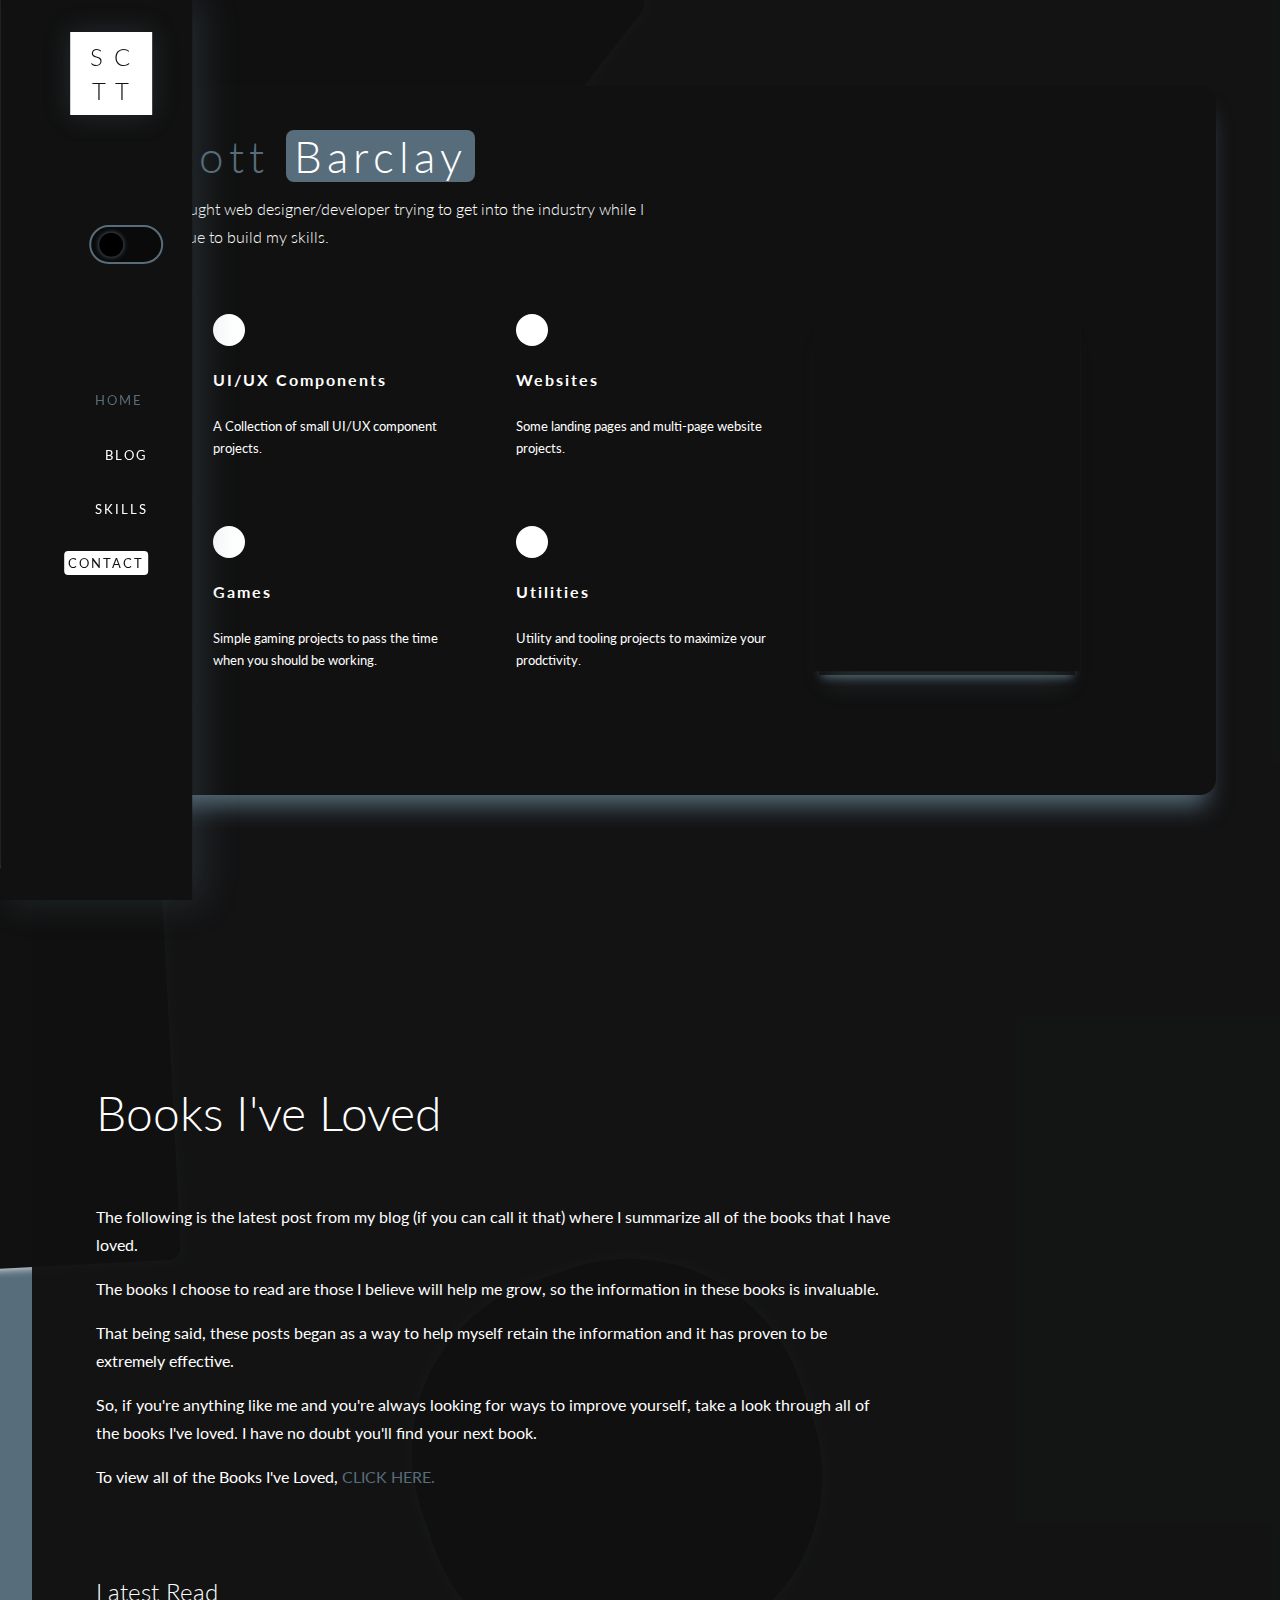
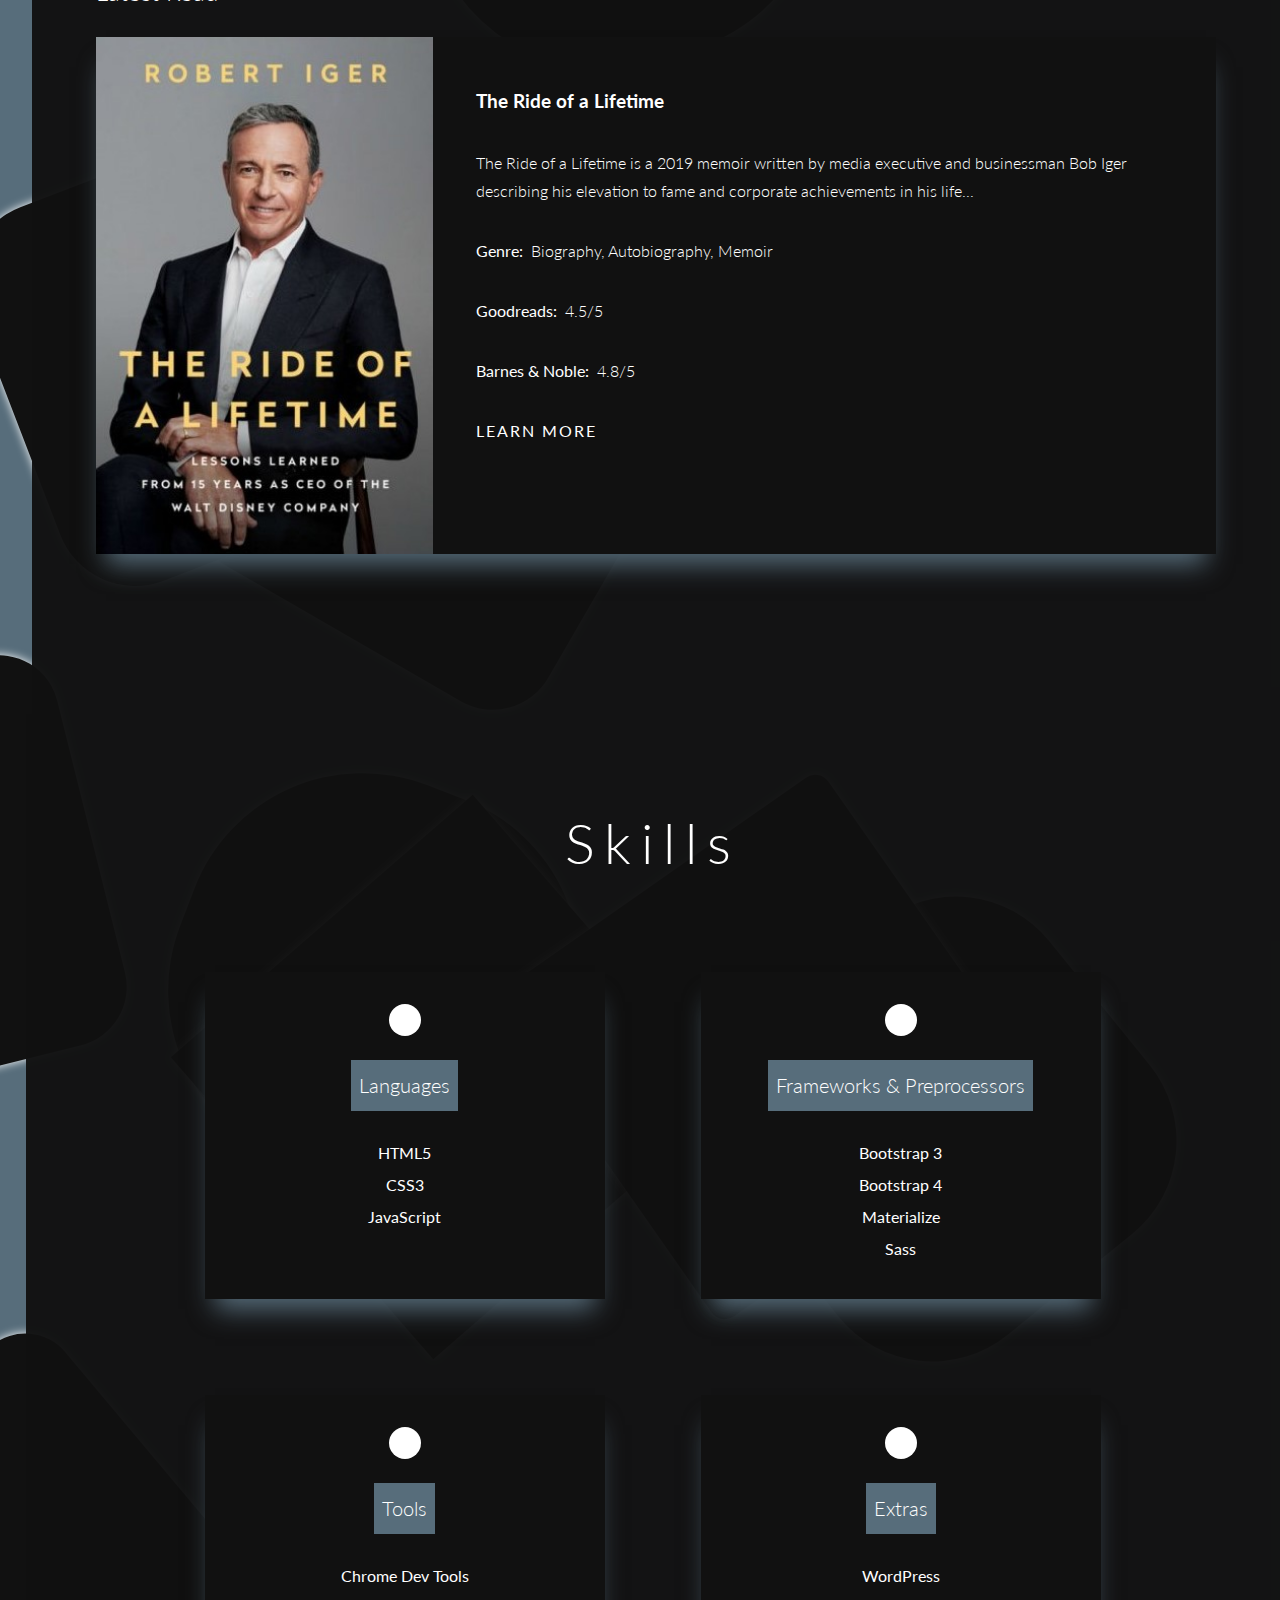
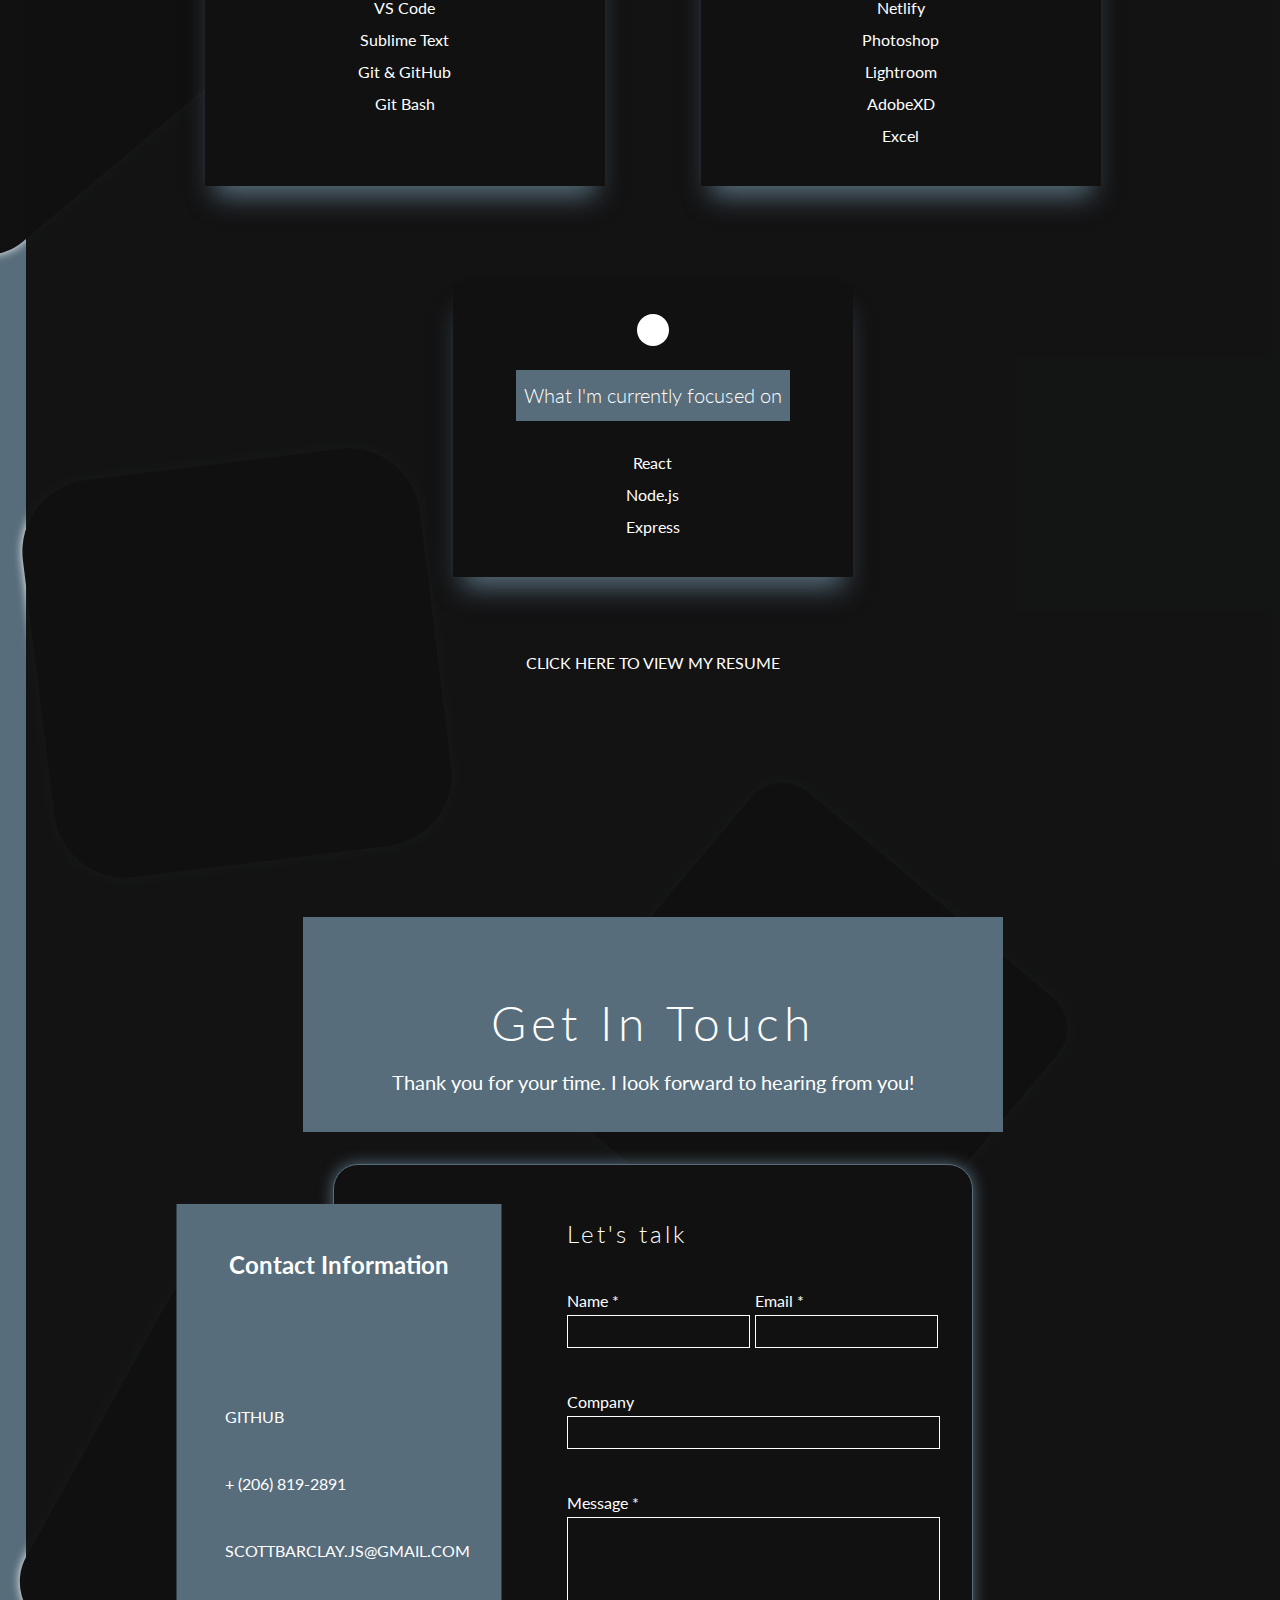
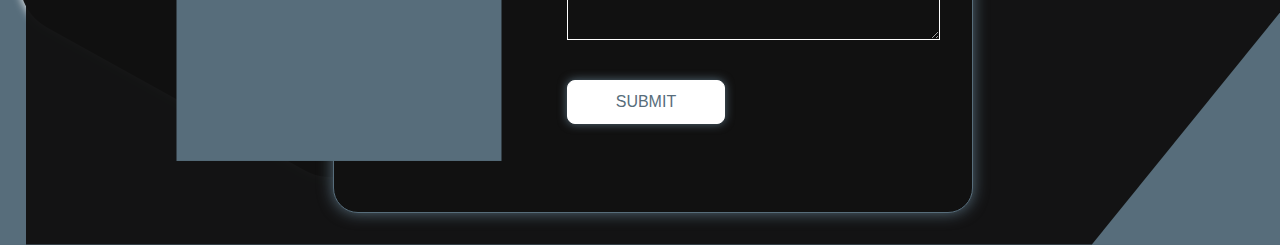
==== commit 2b6584f7: "fixed blog nav link bug" ====
--- a/index.html
+++ b/index.html
@@ -83,7 +83,7 @@
 			<div class="nav-middle">
 				<ul class="nav-links">
 					<li class="link home active"><a href="#">Home</a></li>
-					<li class="link blog"><a href="#blog">Blog</a></li>
+					<li class="link blog-link"><a href="#blog">Blog</a></li>
 					<li class="link skills-link">
 						<a href="#skillsSection">Skills</a>
 					</li>
--- a/css/style.css
+++ b/css/style.css
@@ -1 +1 @@
-*{margin:0;padding:0;box-sizing:border-box}html{scroll-behavior:smooth;overflow-x:hidden !important}body{font-family:'Lato', sans-serif;font-size:16px;line-height:1.75;color:#333;overflow-x:hidden !important;max-width:100vw !important;background-color:#576d7b}body .background-circle{position:absolute;height:400px;width:400px;padding:200px;background-color:#111;border-radius:50%;z-index:-99999;box-shadow:0 0 10px #fff}.btn:hover{cursor:pointer}.btn:focus{outline:transparent}a{color:#fff;text-decoration:none;text-transform:uppercase}input,textarea{outline:transparent}@media screen and (max-width: 1150px){nav.nav{padding:2rem 2rem 2rem 0;left:0;height:20vh;width:100vw;display:flex;flex-direction:row;justify-content:space-between;align-items:center;box-shadow:0 0 25px #576d7b}nav.nav .toggle-container{display:block;top:50%;left:50%;transform:translate(-50%, -50%)}nav.nav ul.nav-links{display:flex;flex-direction:row}nav.nav ul.nav-links li{margin:0 1rem}nav.nav ul.nav-links li:hover{transform:translateX(0);transform:scale(1.1)}nav.nav .nav-bottom{display:none}header.header{margin-top:15vh !important;padding-top:5rem}header.header .toggle-container{display:none}header.header h4{font-size:1rem}header.header i{font-size:2.5rem}header.header .header-container{margin:3rem 1.5rem}header.header .header-main{flex-direction:column;align-items:center}header.header .header-main .header-main-cards{width:100%}header.header .header-main .header-main-cards .card{width:25%;min-width:12rem;text-align:center;align-items:center}header.header .header-main .header-card-list{width:50%;margin:2.5rem 1rem 1rem 1rem}header.header .header-main .header-card-list .list-overlay .overlay-content{display:block;color:#fff;position:absolute;top:50%;left:50%;transform:translate(-50%, -50%)}header.header .header-main .header-card-list .list-overlay .overlay-content.light{color:#576d7b}header.header .header-main .header-card-list .list-overlay .overlay-content i{font-size:2rem}header.header .header-main .header-card-list .list-overlay .overlay-content i.moveUp{transform:translateY(-15px) scale(1.1);text-shadow:0 15px 10px #576d7b;transition:all 1s}header.header .header-main .header-card-list .list-overlay .overlay-content i.moveDown{transform:translateY(0) scale(1);text-shadow:none;transition:all 1s}header.header .header-main .header-card-list .list-overlay.hideOverlay .overlay-content{opacity:0;transition:all 0.5s}header.header .header-main .header-card-list .project-category a{opacity:1;padding:0.25rem 0;z-index:2;font-size:0.8rem;font-weight:400;background-color:rgba(0,0,0,0.301);color:#fff;width:100px}header.header .header-main .header-card-list .project-category a:nth-of-type(1){border-radius:5px 5px 0 0}header.header .header-main .header-card-list .project-category a:nth-of-type(odd){transform:translate(0, 0)}header.header .header-main .header-card-list .project-category a:nth-of-type(even){transform:translateY(87%)}header.header .header-main .header-card-list div.project-category.utilities i:nth-of-type(1){display:block;position:absolute;top:40%}header.header .header-main .header-card-list div.project-category.utilities i:nth-of-type(2){display:block;position:absolute;top:75%}header.header .header-main .header-card-list div.project-category.websites i:nth-of-type(1){display:block;position:absolute;top:75%}header.header .header-main .header-card-list div.project-category img{width:70%;margin:auto}header.header .header-main .header-card-list div.project-category img:nth-of-type(1),header.header .header-main .header-card-list div.project-category img:nth-of-type(2),header.header .header-main .header-card-list div.project-category img:nth-of-type(3){border-radius:0}header.header .header-main .header-card-list div.project-category img:nth-of-type(1)+a{border-radius:0.5rem 0 0 0}header.header .header-main .header-card-list div.project-category img:nth-of-type(1)+a+a{border-radius:0 0.5rem 0 0}header.header .header-main .header-card-list div.project-category a{font-size:0.6rem}header.header .header-main .header-card-list div.project-category a:nth-of-type(odd){transform:translate(0, 0);background-color:rgba(0,0,0,0.596);box-shadow:0 2px 10px #576d7b;padding:5vh 0 0 0;width:15%;height:33.3333%}header.header .header-main .header-card-list div.project-category a:nth-of-type(even){transform:translateX(567%) translateY(-50%);background-color:rgba(0,0,0,0.596);box-shadow:0 2px 10px #576d7b;padding:5vh 0 0 0;width:15%;height:33.33333%}header.header .header-main .header-card-list div.project-category h4{position:absolute;top:25%;left:50%;transform:translateX(-50%)}header.header .header-main .header-card-list div.project-category i{display:block;position:absolute;top:60%;left:50%;font-size:3rem;transform:translateX(-50%)}section.contact{clip-path:polygon(0 0, 100% 0, 100% 80%, 80% 100%, 0 100%)}section.contact .contact-info{transform:translate(-30%, -30%)}section.contact .contact-info a{font-size:0.8rem}section.contact form{transform:translateX(25%)}header.header,section.blog,section.skills,section.contact{margin-left:0 !important}}@media screen and (max-width: 415px){div.mobile-menu-links{display:block;position:fixed;width:100%}div.mobile-menu-links.showMenu{opacity:1;z-index:999998;transition:all 0.7s}div.mobile-menu-links.hideMenu{opacity:0;z-index:-1;transition:all 0.7s}div.mobile-menu-links .nav-links{position:absolute;display:flex;flex-direction:column;top:15vh;left:50%;background-color:#111;box-shadow:0 2px 15px #576d7b;width:100vw;transform:translateX(-50%);align-items:center;z-index:999999;text-align:center;border-radius:0 0 10px 10px}div.mobile-menu-links .nav-links.light{background-color:#fff}div.mobile-menu-links .nav-links.light li a{color:#576d7b}div.mobile-menu-links .nav-links li{align-self:center}div.mobile-menu-links .nav-links li a{color:#fff;background-color:transparent}div.mobile-menu-links .nav-links .blog{background-color:transparent}nav.nav{padding:0;height:15vh}nav.nav.light{color:#576d7b}nav.nav .nav-name{height:100%;width:25vw;background-color:#576d7b;box-shadow:none}nav.nav .nav-name .name{font-size:1.75rem;color:#fff;box-shadow:none;padding:2vh 0 0 0}nav.nav .mobile-menu{display:block}nav.nav .mobile-menu .hamburger.showMenu{opacity:0;transform:rotate(-360deg);z-index:-1;transition:all 0.7s}nav.nav .mobile-menu .hamburger.hideMenu{opacity:1;z-index:1;transition:all 0.7s}nav.nav .mobile-menu .close.showMenu{opacity:1;transform:rotate(-360deg);z-index:1;transition:all 0.7s}nav.nav .mobile-menu .close.hideMenu{opacity:0;z-index:-1;transition:all 0.7s}nav.nav .nav-top{height:100%}nav.nav .nav-top .nav-name{height:100%}nav.nav .nav-middle{padding-right:1rem}nav.nav .nav-middle .nav-links{display:none}nav.nav ul.nav-links li{margin:0.4rem;letter-spacing:0}header.header{padding-top:2rem}header.header .toggle-container{display:block;top:1.5%;right:50%;transform:translate(50%, 0)}header.header .toggle-container .toggle i{font-size:1rem}header.header .header-container{margin:3rem 0.5rem;padding:1rem 0.5rem 5rem 0.5rem}header.header .header-container .header-head{text-align:center}header.header .header-container .header-main .header-main-cards{margin:0}header.header .header-container .header-main .header-main-cards .card{margin-right:0;width:100%}header.header .header-container .header-card-list{margin:0;margin-top:1.5rem;padding:1rem;width:90%}header.header .header-head h5{padding-top:1rem}header.header .header-main #mobile-instructions{display:block;margin-bottom:0.5rem;color:#576d7b}header.header .header-main .header-card-list{padding:0}section.blog h1{text-align:center}section.blog .blog-content .latest-read .book{flex-direction:column}section.blog .blog-content .latest-read .book .book-image{text-align:center}section.blog .blog-content .latest-read .book .book-image img{max-width:100%}section.skills{padding:5rem 1rem 15rem 1rem}section.skills .skill-categories .skill-category-card{width:95vw;margin:3rem 0.5rem}section.contact .contact-intro h1{font-size:1.75rem}section.contact .contact-intro p{font-size:1rem;width:90vw}section.contact .contact-info{display:none}section.contact form{width:92vw;transform:translateX(0)}section.contact form .form-content{width:100%}footer.footer{display:block;color:#fff;font-weight:400;font-size:0.8rem;position:relative;background-color:#111;box-shadow:0 0 25px #576d7b}footer.footer.light{background-color:#576d7b}footer.footer .footer-content{display:flex;justify-content:space-between;margin:0 2rem;padding:1.5rem 0}footer.footer .footer-content .footer-left{display:flex}footer.footer .footer-content .footer-left p:nth-of-type(2){margin-left:2rem}footer.footer i{color:#fff;padding-top:0rem;margin:0 0.5rem;font-size:1rem}}@media screen and (min-width: 1600px){header.header{padding:6rem}}@media screen and (min-width: 2000px){nav.nav{padding-right:4rem}nav.nav.navHover{transform:translateX(11vw);transition:all 0.6s}nav.nav .nav-name .name{font-size:2rem}nav.nav .nav-links li{font-size:1.1rem;margin:1.5rem 0}nav.nav .nav-icons a{font-size:2rem}header.header{height:100vh;display:flex;justify-content:center;align-items:center}header.header .header-container{max-width:75vw}header.header .header-container .header-head{max-width:25vw;margin-bottom:7%}header.header .header-container .header-head h1{font-size:3.5rem;margin-bottom:1rem}header.header .header-container .header-head h5{font-size:1.25rem}header.header .header-main .header-main-cards .card{width:45%;margin:0 2rem 3rem 0}header.header .header-main .header-main-cards .card h4{font-size:1.5rem}header.header .header-main .header-main-cards .card p{padding-top:1rem;font-size:1rem}header.header .header-main .header-main-cards .card i{font-size:2rem;padding:1.5rem}header.header .header-main .header-card-list{width:22%;height:40vh;margin:0}header.header .header-main .header-card-list .project-category a{padding:7.9% 0}section.contact{height:100vh}section.contact .contact-intro{padding:4rem 0;margin-bottom:2rem}section.contact .contact-intro h1{font-size:3.5rem}section.contact .contact-info{height:50%;top:50%}section.contact .contact-info .contact-icons{justify-content:center}section.contact form{padding:3.5rem 5rem;width:45vw}section.contact form .form-content{width:80%}section.contact form .form-content .form-content-header{padding:2rem 2rem 2rem 0}section.contact form .form-content .form-content-header h2{font-size:2.75rem}section.contact form .form-content .name-email{margin-bottom:3rem}section.contact form .form-content .name-email .name input,section.contact form .form-content .name-email .email input{padding:1rem}section.contact form .form-content .company{margin-bottom:3rem}section.contact form .form-content .company input{padding:1rem}section.contact form .form-content .message{margin-bottom:3rem}section.contact form .form-content .message textarea{padding:1rem}}@keyframes navPageLoad{0%{transform:translateX(0vw)}15%{transform:translateX(12.75vw)}30%{transform:translateX(12.75vw)}100%{transform:translateX(0vw)}}.mobile-menu-links{display:none}.nav{height:100vh;width:15vw;display:flex;flex-direction:column;justify-content:space-between;align-items:flex-end;padding:2rem 2.5rem 1rem 1rem;box-shadow:10px 0 35px rgba(87,109,123,0.29);color:#fff;background-color:#111;position:fixed;overflow-x:hidden;overflow-y:hidden;top:0;left:-12.75vw;z-index:999999 !important}.nav .mobile-menu{display:none;position:absolute;top:35%;right:15%;text-align:center}.nav .mobile-menu i{position:absolute;font-size:2rem}.nav .toggle-container{display:absolute;top:25%;right:5rem}.nav.light{background-color:#fff;color:#111}.nav.light .nav-name{background-color:#576d7b}.nav.light .nav-name .name{color:#fff}.nav.light .nav-links li{color:#111;background-color:transparent}.nav.light .nav-links li a{color:#111}.nav.light .nav-links li:last-of-type a{color:#fff;background-color:#576d7b}.nav.light .nav-icons a{color:#576d7b}.nav.navHover{transform:translateX(12.75vw);transition:all 0.6s}.nav.navBlur{transform:translateX(0vw);transition:all 0.6s}.nav-name{background-color:#fff}.nav-name .name{color:#111;padding:0.5rem 1.25rem;letter-spacing:2px;line-height:1.4;text-align:center;text-transform:uppercase;font-weight:300;font-size:1.5rem;box-shadow:0 0 25px rgba(87,109,123,0.29)}.nav-links{display:flex;flex-direction:column;list-style:none}.nav-links li{margin:0.75rem 0;font-size:0.8rem;letter-spacing:2px;text-align:right;align-self:flex-end;border-bottom:none;color:#fff;padding:0.25rem}.nav-links li:last-of-type a{color:#111;background-color:#fff;padding:0.25rem;border-radius:0.25rem}.nav-links li:hover{transform:translateX(-5px);transition:all 0.7s}.nav-links li.active{transform:translateX(-5px)}.nav-links li.active a{color:#576d7b}.nav-bottom{display:flex;flex-direction:column;align-items:flex-end;text-align:right}.nav-message{margin-bottom:2rem;max-width:150px}.nav-icons a{max-width:150px;margin:0.5rem;font-size:1.25rem}.nav-icons a:hover{color:#576d7b;opacity:0.8;transform:translateY(-5px)}.header{margin-left:2rem;overflow-x:hidden;overflow-y:hidden;position:relative;z-index:99999;background:rgba(17,17,17,0.97)}.header.light{background-color:rgba(250,250,250,0.95)}.header.light .header-container{background-color:#fff}.header.light .header-container .header-head h1{color:#111}.header.light .header-container .header-head h1 span{color:#fff}.header.light .header-container .header-head h5{color:#111}.header.light .header-container .header-main .header-main-cards .card{background-color:#fff;color:#111}.header.light .header-container .header-main .header-main-cards .card:hover{color:#fff;background-color:#576d7b}.header.light .header-container .header-main .header-main-cards .card:hover h4{color:#fff}.header.light .header-container .header-main .header-main-cards .card:hover i{background-color:#fff;color:#576d7b}.header.light .header-container .header-main .header-main-cards .card.choose{background-color:#576d7b;color:#fff}.header.light .header-container .header-main .header-main-cards .card.choose h4{color:#fff}.header.light .header-container .header-main .header-main-cards .card i{background-color:#576d7b;color:#fff}.header.light .header-container .header-main .header-main-cards .card i.choose{background-color:#fff;color:#576d7b}.header.light .header-container .header-main .header-main-cards .card h4{color:#111}.header.light .header-container .header-main .header-card-list .list-overlay{background:#fff;box-shadow:0 25px 35px -15px rgba(87,109,123,0.29)}.header.light .header-container .header-main .header-card-list .project-category h4{color:#111}.header.light .header-container .header-main .header-card-list .project-category i{color:#111}.header .background-circle{position:absolute;height:400px;width:400px;padding:200px;background-color:#111;border-radius:50%;z-index:-99}.header-container{display:flex;flex-direction:column;padding:2rem 3rem 5rem 3rem;background-color:#111;border-radius:1rem;box-shadow:0 20px 25px -10px #576d7b;max-width:70rem;margin:3rem auto;z-index:99999}.header-container .header-head{max-width:33rem;margin-bottom:2.5rem}.header-container .header-head h1{font-size:2.75rem;font-weight:300;letter-spacing:5px;color:#576d7b}.header-container .header-head h1 span{color:#fff;background-color:#576d7b;border-radius:0.5rem;padding:0 0.5rem}.header-container .header-head h5{font-size:1rem;font-weight:300;color:#fff}.header-container .header-main{display:flex;justify-content:center}.header-container .header-main #mobile-instructions{display:none}.header-container .header-main .header-main-cards{display:flex;justify-content:center;flex-wrap:wrap;margin-right:1rem;width:60%}.header-container .header-main .header-main-cards .card{width:48%;padding:1.25rem 1.25rem 2rem 1.25rem;display:flex;flex-direction:column;justify-content:space-between;align-items:flex-start;border-radius:0.5rem;margin-right:0.5rem;margin-bottom:0.5rem;background-color:#111;color:#fff}.header-container .header-main .header-main-cards .card:hover{color:#111;cursor:pointer;background-color:#fff;transition:all 0.6s}.header-container .header-main .header-main-cards .card:hover h4{color:#111}.header-container .header-main .header-main-cards .card:hover i{background-color:#576d7b;color:#fff;transition:all 0.6s}.header-container .header-main .header-main-cards .card.choose{background-color:#576d7b;color:#fff}.header-container .header-main .header-main-cards .card i{padding:1rem;font-size:1.2rem;background-color:#fff;color:#576d7b;border-radius:50%}.header-container .header-main .header-main-cards .card i.choose{background-color:#fff;color:#111}.header-container .header-main .header-main-cards .card *{margin:0.2rem 0}.header-container .header-main .header-main-cards .card h4{letter-spacing:2px;color:#fff}.header-container .header-main .header-main-cards .card p{font-size:0.8rem}.header-container .header-main .header-card-list{height:23rem;border:none;border-radius:1rem 1rem 0 0;width:25%;padding:0rem;box-shadow:0 5px 10px -3px #576d7b;text-align:center;position:relative;margin:1rem 3rem 2.5rem 0}.header-container .header-main .header-card-list .list-overlay{position:absolute;top:0;left:0;width:104%;height:100%;padding:50%;transform:translate(-2%, -1%);background:#111;background-size:cover;border-radius:1rem 1rem 0 0;z-index:1999;box-shadow:0 25px 25px -15px rgba(87,109,123,0.29);border:none}.header-container .header-main .header-card-list .list-overlay .overlay-content{display:none}.header-container .header-main .header-card-list .list-overlay.hideOverlay{height:0px;padding:0 50%;transition:all 1s}.header-container .header-main .header-card-list .list-overlay.showOverlay{height:100%;padding:50%;transition:all 1s}.header-container .header-main .header-card-list .project-category{height:100%;display:none;flex-direction:column;justify-content:center;position:relative;font-weight:100}.header-container .header-main .header-card-list .project-category.utilities i{display:none}.header-container .header-main .header-card-list .project-category.websites i{display:none}.header-container .header-main .header-card-list .project-category.games h4{max-width:15rem;margin:0 auto}.header-container .header-main .header-card-list .project-category h4{font-weight:300;color:#fff;font-size:1.5rem}.header-container .header-main .header-card-list .project-category i{font-weight:100;font-size:4rem;color:#fff}.header-container .header-main .header-card-list .project-category i:hover{transform:rotate(1800deg);transition:all 5s}.header-container .header-main .header-card-list .project-category img{opacity:0.8;height:33.333333%;margin:0;border-radius:0.5rem 0.5rem 0 0}.header-container .header-main .header-card-list .project-category img:nth-of-type(1){border-radius:0.5rem 0.5rem 0 0}.header-container .header-main .header-card-list .project-category img:nth-of-type(1)+a{top:0}.header-container .header-main .header-card-list .project-category img:nth-of-type(1)+a+a{top:16.66666%}.header-container .header-main .header-card-list .project-category img:nth-of-type(2){border-radius:0}.header-container .header-main .header-card-list .project-category img:nth-of-type(2)+a{top:33.333333%}.header-container .header-main .header-card-list .project-category img:nth-of-type(2)+a+a{top:49.99999%}.header-container .header-main .header-card-list .project-category img:nth-of-type(3){border-radius:0}.header-container .header-main .header-card-list .project-category img:nth-of-type(3)+a{top:66.666666%}.header-container .header-main .header-card-list .project-category img:nth-of-type(3)+a+a{top:83.33333%}.header-container .header-main .header-card-list .project-category img:hover{cursor:pointer;opacity:1;transition:all 0.6s}.header-container .header-main .header-card-list .project-category img.chosenProject+a,.header-container .header-main .header-card-list .project-category img.chosenProject+a+a{z-index:2;opacity:0.7;transition:all 0.6}.header-container .header-main .header-card-list .project-category img.chosenProject+a:hover,.header-container .header-main .header-card-list .project-category img.chosenProject+a+a:hover{opacity:1}.header-container .header-main .header-card-list .project-category img.chosenProject+a+a{color:#576d7b;background-color:rgba(255,255,255,0.901)}.header-container .header-main .header-card-list .project-category a{opacity:0;width:100%;background-color:rgba(17,17,17,0.701);color:#fff;position:absolute;margin:0;padding:6.5% 0;z-index:-1;left:0}.project-category *{margin:0.5rem 0}.toggle-container{position:absolute}.toggle-container .toggle{height:35px;width:70px;padding:17.5px 35px;background-color:rgba(0,0,0,0.377);border:2px solid #576d7b;border-radius:35px;position:relative;z-index:9999}.toggle-container .toggle:hover{cursor:pointer}.toggle-container .toggle.light{background-color:#f0f0f0;border:2px solid #576d7b}.toggle-container .toggle .fa-sun{position:absolute;top:50%;left:33.3333%;transform:translate(-70%, -50%);color:#576d7b}.toggle-container .toggle .fa-moon{position:absolute;top:50%;right:33.3333%;transform:translate(70%, -50%);color:#576d7b}.toggle-container .toggle .toggle-overlay{height:70%;width:35%;position:absolute;top:50%;left:11%;transform:translateY(-50%);border-radius:50%}.toggle-container .toggle.light .toggle-overlay{background-color:#f0f0f0;box-shadow:0 0 5px #576d7b;transition:all 0.7s;animation:light 0.7s forwards}.toggle-container .toggle.dark .toggle-overlay{background-color:black;box-shadow:0 0 5px #576d7b;transition:all 0.7s;animation:dark 0.7s forwards}@keyframes light{0%{transform:translate(0, -50%)}20%{transform:translate(-3px, -50%)}80%{transform:translate(32px, -50%)}100%{transform:translate(29px, -50%)}}@keyframes dark{0%{transform:translate(29px, -50%)}20%{transform:translate(32px, -50%)}80%{transform:translate(-2px, -50%)}100%{transform:translate(0, -50%)}}.blog{margin-left:2rem;padding:15rem 0 10rem 0;overflow-x:hidden;overflow-y:hidden;position:relative;background:rgba(17,17,17,0.97)}.blog.light{background-color:rgba(250,250,250,0.95)}.blog.light h1,.blog.light p,.blog.light h2{color:#111}.blog.light .blog-content .latest-read{background-color:#fff;color:#111}.blog.light .blog-content .latest-read .book .book-info a{color:#111}.blog h1{margin-bottom:3rem;font-size:3rem;color:#fff;font-weight:300}.blog p{margin-bottom:1rem;max-width:50rem;color:#fff}.blog p a{color:#576d7b}.blog h2{color:#fff;font-weight:300;margin-bottom:1.5rem;margin-top:5rem}.blog .blog-content{width:70rem;max-width:95vw;margin:auto}.blog .blog-content .latest-read{background-color:#111;color:#fff;box-shadow:0 20px 25px -10px #576d7b}.blog .blog-content .latest-read .book{display:flex}.blog .blog-content .latest-read .book .book-image img{height:100%}.blog .blog-content .latest-read .book .book-info{padding:3rem}.blog .blog-content .latest-read .book .book-info h3{margin-bottom:2rem}.blog .blog-content .latest-read .book .book-info p{margin-bottom:2rem;font-weight:300}.blog .blog-content .latest-read .book .book-info p span{font-weight:400;margin-right:0.25rem}.blog .blog-content .latest-read .book .book-info a{color:#fff;letter-spacing:2px}.blog .blog-content .latest-read .book .book-info a i{margin-left:1rem}.blog .blog-content .latest-read .book .book-info a:hover{color:#576d7b;transition:all 0.4s}.skills{position:relative;margin-left:2vw;padding:5rem 5rem 15rem 5rem;display:flex;flex-direction:column;justify-content:center;align-items:center;overflow-x:hidden;background:rgba(17,17,17,0.97)}.skills.light{background:rgba(250,250,250,0.95)}.skills.light h1{color:#111}.skills.light .skill-categories .skill-category-card{background-color:#fff}.skills.light .skill-categories .skill-category-card i{background-color:#576d7b;color:#fff}.skills.light .skill-categories .skill-category-card ul{color:#111}.skills.light a{color:#111}.skills h1{font-size:3.5rem;font-weight:300;letter-spacing:10px;margin-bottom:2rem;color:#fff}.skills .skill-categories{display:flex;justify-content:center;flex-wrap:wrap;width:100%;margin-bottom:1.5rem}.skills .skill-categories .skill-category-card{display:flex;flex-direction:column;align-items:center;width:25rem;margin:3rem;padding:2rem;text-align:center;color:#fff;background-color:#111;box-shadow:0 20px 25px -10px #576d7b}.skills .skill-categories .skill-category-card i{padding:1rem;border-radius:50%;background-color:#fff;color:#576d7b;font-size:3rem;margin-bottom:1.5rem}.skills .skill-categories .skill-category-card h3{font-size:1.25rem;font-weight:300;margin-bottom:1.5rem;padding:0.5rem;background-color:#576d7b}.skills .skill-categories .skill-category-card ul{list-style:none}.skills .skill-categories .skill-category-card ul li{margin:0.25rem 0}.contact{margin-left:2vw;position:relative;text-align:center;color:#fff;background:rgba(17,17,17,0.97);display:flex;flex-direction:column;justify-content:center;align-items:center;overflow:hidden;clip-path:polygon(0 -1%, 100% -1%, 100% 75%, 85% 100%, 0 100%)}.contact.light{background:rgba(250,250,250,0.95)}.contact.light form{color:#111;background-color:#fff}.contact.light form .form-content .name-email .name input,.contact.light form .form-content .name-email .email input{color:#111;border:1px solid #111}.contact.light form .form-content .company input{color:#111;border:1px solid #111}.contact.light form .form-content .message textarea{color:#111;border:1px solid #111}.contact.light form .form-content .submit button{background-color:#576d7b;color:#fff}.contact.light form .form-content .submit button:hover{background-color:rgba(87,109,123,0.29);color:#576d7b;border:1px solid #fff}.contact .contact-intro{padding:4rem 0 2rem 0;background-color:#576d7b;color:#fff}.contact .contact-intro h1{font-weight:300;font-size:3rem;letter-spacing:5px}.contact .contact-intro p{width:700px;font-size:1.25rem}.contact .contact-info{padding:2.5rem 2rem;position:absolute;top:49%;left:25%;transform:translate(-50%, -30%);background-color:#576d7b;color:#fff;z-index:9999;display:flex;flex-direction:column;justify-content:space-between;height:60%;font-size:1rem}.contact .contact-info .contact-links{display:flex;flex-direction:column;align-items:flex-start}.contact .contact-info .contact-links a{margin:1rem 0;color:#fff}.contact .contact-info .contact-links i{font-size:1.25rem;margin-right:1rem;color:#fff}.contact .contact-info .contact-icons{display:flex;justify-content:flex-start}.contact .contact-info .contact-icons i{font-size:1.5rem;margin-right:2rem;color:#fff}.contact form{display:flex;flex-direction:column;justify-content:center;align-items:center;margin:2rem auto;padding:3rem 2rem;border:1px solid #576d7b;border-radius:25px;box-shadow:0 0 30px rgba(87,109,123,0.29);z-index:99;color:#fff;background-color:#111;width:50vw;box-shadow:0 0 15px #576d7b}.contact form .form-content{padding:0 0 2.5rem 0;width:65%;margin-left:auto}.contact form .form-content .form-content-header{display:flex;justify-content:space-between;padding:0 2rem 2rem 0}.contact form .form-content .form-content-header h2{font-weight:300;letter-spacing:3px}.contact form .form-content .form-content-header i{font-size:1.5rem;text-shadow:-15px 10px 3px #576d7b}.contact form .form-content .name-email{display:flex;justify-content:space-between;margin-bottom:2.5rem}.contact form .form-content .name-email .name,.contact form .form-content .name-email .email{display:flex;flex-direction:column;align-items:flex-start;width:100%}.contact form .form-content .name-email .name input,.contact form .form-content .name-email .email input{width:99%;padding:0.5rem 1rem;color:#fff;background-color:transparent;border:1px solid #fff}.contact form .form-content .name-email .email{margin-left:1%}.contact form .form-content .company{display:flex;flex-direction:column;align-items:flex-start;margin-bottom:2.5rem;width:100%}.contact form .form-content .company input{width:100%;padding:0.5rem 1rem;color:#fff;background-color:transparent;border:1px solid #fff}.contact form .form-content .message{display:flex;flex-direction:column;align-items:flex-start;margin-bottom:2.5rem;width:100%}.contact form .form-content .message textarea{width:100%;padding:0.5rem 1rem;color:#fff;background-color:transparent;border:1px solid #fff}.contact form .form-content .submit{width:50%;text-align:left}.contact form .form-content .submit button{padding:0.75rem 3rem;font-size:1rem;text-transform:uppercase;background-color:#fff;color:#576d7b;border:1px solid #fff;border-radius:0.5rem;box-shadow:0 0 10px #576d7b;text-align:start}.contact form .form-content .submit button:hover{cursor:pointer;background-color:rgba(87,109,123,0.29);color:#fff;border:1px solid #fff;transition:all 0.6s}.contact form.formHover{border-radius:0;transform:scale(1.025);transition:all 0.5s}.contact form.formBlur{border-radius:25px;transition:all 0.5s}#name.invalid,#email.invalid,#message.invalid{border:1px solid red}.footer{display:none}
+*{margin:0;padding:0;box-sizing:border-box}html{scroll-behavior:smooth;overflow-x:hidden !important}body{font-family:'Lato', sans-serif;font-size:16px;line-height:1.75;color:#333;overflow-x:hidden !important;max-width:100vw !important;background-color:#576d7b}body .background-circle{position:absolute;height:400px;width:400px;padding:200px;background-color:#111;border-radius:50%;z-index:-99999;box-shadow:0 0 10px #fff}.btn:hover{cursor:pointer}.btn:focus{outline:transparent}a{color:#fff;text-decoration:none;text-transform:uppercase}input,textarea{outline:transparent}@media screen and (max-width: 1150px){nav.nav{padding:2rem 2rem 2rem 0;left:0;height:20vh;width:100vw;display:flex;flex-direction:row;justify-content:space-between;align-items:center;box-shadow:0 0 25px #576d7b}nav.nav .toggle-container{display:block;top:50%;left:50%;transform:translate(-50%, -50%)}nav.nav ul.nav-links{display:flex;flex-direction:row}nav.nav ul.nav-links li{margin:0 1rem}nav.nav ul.nav-links li:hover{transform:translateX(0);transform:scale(1.1)}nav.nav .nav-bottom{display:none}header.header{margin-top:15vh !important;padding-top:5rem}header.header .toggle-container{display:none}header.header h4{font-size:1rem}header.header i{font-size:2.5rem}header.header .header-container{margin:3rem 1.5rem}header.header .header-main{flex-direction:column;align-items:center}header.header .header-main .header-main-cards{width:100%}header.header .header-main .header-main-cards .card{width:25%;min-width:12rem;text-align:center;align-items:center}header.header .header-main .header-card-list{width:50%;margin:2.5rem 1rem 1rem 1rem}header.header .header-main .header-card-list .list-overlay .overlay-content{display:block;color:#fff;position:absolute;top:50%;left:50%;transform:translate(-50%, -50%)}header.header .header-main .header-card-list .list-overlay .overlay-content.light{color:#576d7b}header.header .header-main .header-card-list .list-overlay .overlay-content i{font-size:2rem}header.header .header-main .header-card-list .list-overlay .overlay-content i.moveUp{transform:translateY(-15px) scale(1.1);text-shadow:0 15px 10px #576d7b;transition:all 1s}header.header .header-main .header-card-list .list-overlay .overlay-content i.moveDown{transform:translateY(0) scale(1);text-shadow:none;transition:all 1s}header.header .header-main .header-card-list .list-overlay.hideOverlay .overlay-content{opacity:0;transition:all 0.5s}header.header .header-main .header-card-list .project-category a{opacity:1;padding:0.25rem 0;z-index:2;font-size:0.8rem;font-weight:400;background-color:rgba(0,0,0,0.301);color:#fff;width:100px}header.header .header-main .header-card-list .project-category a:nth-of-type(1){border-radius:5px 5px 0 0}header.header .header-main .header-card-list .project-category a:nth-of-type(odd){transform:translate(0, 0)}header.header .header-main .header-card-list .project-category a:nth-of-type(even){transform:translateY(87%)}header.header .header-main .header-card-list div.project-category.utilities i:nth-of-type(1){display:block;position:absolute;top:40%}header.header .header-main .header-card-list div.project-category.utilities i:nth-of-type(2){display:block;position:absolute;top:75%}header.header .header-main .header-card-list div.project-category.websites i:nth-of-type(1){display:block;position:absolute;top:75%}header.header .header-main .header-card-list div.project-category img{width:70%;margin:auto}header.header .header-main .header-card-list div.project-category img:nth-of-type(1),header.header .header-main .header-card-list div.project-category img:nth-of-type(2),header.header .header-main .header-card-list div.project-category img:nth-of-type(3){border-radius:0}header.header .header-main .header-card-list div.project-category img:nth-of-type(1)+a{border-radius:0.5rem 0 0 0}header.header .header-main .header-card-list div.project-category img:nth-of-type(1)+a+a{border-radius:0 0.5rem 0 0}header.header .header-main .header-card-list div.project-category a{font-size:0.6rem}header.header .header-main .header-card-list div.project-category a:nth-of-type(odd){transform:translate(0, 0);background-color:rgba(0,0,0,0.596);box-shadow:0 2px 10px #576d7b;padding:5vh 0 0 0;width:15%;height:33.3333%}header.header .header-main .header-card-list div.project-category a:nth-of-type(even){transform:translateX(567%) translateY(-50%);background-color:rgba(0,0,0,0.596);box-shadow:0 2px 10px #576d7b;padding:5vh 0 0 0;width:15%;height:33.33333%}header.header .header-main .header-card-list div.project-category h4{position:absolute;top:25%;left:50%;transform:translateX(-50%)}header.header .header-main .header-card-list div.project-category i{display:block;position:absolute;top:60%;left:50%;font-size:3rem;transform:translateX(-50%)}section.contact{clip-path:polygon(0 0, 100% 0, 100% 80%, 80% 100%, 0 100%)}section.contact .contact-info{display:none}section.contact .contact-info a{font-size:0.8rem}section.contact .contact-intro{width:100vw}section.contact .contact-intro p{margin:auto}section.contact form{width:75vw;transform:translateX(0)}section.contact form .form-content{width:100%}footer.footer{display:block;color:#fff;font-weight:400;font-size:0.8rem;position:relative;background-color:#111;box-shadow:0 0 25px #576d7b}footer.footer.light{background-color:#576d7b}footer.footer .footer-content{display:flex;justify-content:space-between;margin:0 2rem;padding:1.5rem 0}footer.footer .footer-content .footer-left{display:flex}footer.footer .footer-content .footer-left i{margin-left:2rem}footer.footer .footer-content .footer-left p:nth-of-type(2){margin-left:2rem}footer.footer i{color:#fff;padding-top:0rem;margin:0 0.5rem;font-size:1rem}header.header,section.blog,section.skills,section.contact{margin-left:0 !important}}@media screen and (max-width: 415px){div.mobile-menu-links{display:block;position:fixed;width:100%}div.mobile-menu-links.showMenu{opacity:1;z-index:999998;transition:all 0.7s}div.mobile-menu-links.hideMenu{opacity:0;z-index:-1;transition:all 0.7s}div.mobile-menu-links .nav-links{position:absolute;display:flex;flex-direction:column;top:15vh;left:50%;background-color:#111;box-shadow:0 2px 15px #576d7b;width:100vw;transform:translateX(-50%);align-items:center;z-index:999999;text-align:center;border-radius:0 0 10px 10px}div.mobile-menu-links .nav-links.light{background-color:#fff}div.mobile-menu-links .nav-links.light li a{color:#576d7b}div.mobile-menu-links .nav-links li{align-self:center}div.mobile-menu-links .nav-links li a{color:#fff;background-color:transparent}div.mobile-menu-links .nav-links .blog{background-color:transparent}nav.nav{padding:0;height:15vh}nav.nav.light{color:#576d7b}nav.nav .nav-name{height:100%;width:25vw;background-color:#576d7b;box-shadow:none}nav.nav .nav-name .name{font-size:1.75rem;color:#fff;box-shadow:none;padding:2vh 0 0 0}nav.nav .mobile-menu{display:block}nav.nav .mobile-menu .hamburger.showMenu{opacity:0;transform:rotate(-360deg);z-index:-1;transition:all 0.7s}nav.nav .mobile-menu .hamburger.hideMenu{opacity:1;z-index:1;transition:all 0.7s}nav.nav .mobile-menu .close.showMenu{opacity:1;transform:rotate(-360deg);z-index:1;transition:all 0.7s}nav.nav .mobile-menu .close.hideMenu{opacity:0;z-index:-1;transition:all 0.7s}nav.nav .nav-top{height:100%}nav.nav .nav-top .nav-name{height:100%}nav.nav .nav-middle{padding-right:1rem}nav.nav .nav-middle .nav-links{display:none}nav.nav ul.nav-links li{margin:0.4rem;letter-spacing:0}header.header{padding-top:2rem}header.header .toggle-container{display:block;top:1.5%;right:50%;transform:translate(50%, 0)}header.header .toggle-container .toggle i{font-size:1rem}header.header .header-container{margin:3rem 0.5rem;padding:1rem 0.5rem 5rem 0.5rem}header.header .header-container .header-head{text-align:center}header.header .header-container .header-main .header-main-cards{margin:0}header.header .header-container .header-main .header-main-cards .card{margin-right:0;width:100%}header.header .header-container .header-card-list{margin:0;margin-top:1.5rem;padding:1rem;width:90%}header.header .header-head h5{padding-top:1rem}header.header .header-main #mobile-instructions{display:block;margin-bottom:0.5rem;color:#576d7b}header.header .header-main .header-card-list{padding:0}section.blog h1{text-align:center}section.blog .blog-content .latest-read .book{flex-direction:column}section.blog .blog-content .latest-read .book .book-image{text-align:center}section.blog .blog-content .latest-read .book .book-image img{max-width:100%}section.skills{padding:5rem 1rem 15rem 1rem}section.skills .skill-categories .skill-category-card{width:95vw;margin:3rem 0.5rem}section.contact .contact-intro h1{font-size:1.75rem}section.contact .contact-intro p{font-size:1rem;width:90vw}section.contact .form{width:95vw}section.contact .form .name-email{flex-direction:column}section.contact .form .name-email div.name{margin-bottom:2.5rem}section.contact .form .name-email div.name input{width:100%}section.contact .form .name-email div.email{margin-left:0}section.contact .form .name-email div.email input{width:100%}footer.footer .footer-content{margin:0 1rem}footer.footer .footer-content .footer-left{flex-direction:column}footer.footer .footer-content .footer-left a{font-size:0.75rem}footer.footer .footer-content .footer-left p{font-size:0.75rem}footer.footer .footer-content .footer-left i{margin-left:0}footer.footer .footer-content .footer-right{align-self:center;margin:0.5rem 0}}@media screen and (min-width: 2000px){nav.nav{padding-right:4rem}nav.nav.navHover{transform:translateX(11vw);transition:all 0.6s}nav.nav .nav-name .name{font-size:2rem}nav.nav .nav-links li{font-size:1.1rem;margin:1.5rem 0}nav.nav .nav-icons a{font-size:2rem}header.header .header-container{max-width:75vw}header.header .header-container .header-head{max-width:25vw;margin-bottom:7%}header.header .header-container .header-head h1{font-size:3.5rem;margin-bottom:1rem}header.header .header-container .header-head h5{font-size:1.25rem}header.header .header-main .header-main-cards .card{width:45%;margin:0 2rem 3rem 0}header.header .header-main .header-main-cards .card h4{font-size:1.5rem}header.header .header-main .header-main-cards .card p{padding-top:1rem;font-size:1rem}header.header .header-main .header-main-cards .card i{font-size:2rem;padding:1.5rem}header.header .header-main .header-card-list{width:22%;height:40vh;margin:0}header.header .header-main .header-card-list .project-category a{padding:7.9% 0}section.contact{height:100vh}section.contact .contact-intro{padding:4rem 0;margin-bottom:2rem}section.contact .contact-intro h1{font-size:3.5rem}section.contact .contact-info{height:50%;top:50%}section.contact .contact-info .contact-icons{justify-content:center}section.contact form{padding:3.5rem 5rem;width:45vw}section.contact form .form-content{width:80%}section.contact form .form-content .form-content-header{padding:2rem 2rem 2rem 0}section.contact form .form-content .form-content-header h2{font-size:2.75rem}section.contact form .form-content .name-email{margin-bottom:3rem}section.contact form .form-content .name-email .name input,section.contact form .form-content .name-email .email input{padding:1rem}section.contact form .form-content .company{margin-bottom:3rem}section.contact form .form-content .company input{padding:1rem}section.contact form .form-content .message{margin-bottom:3rem}section.contact form .form-content .message textarea{padding:1rem}}@keyframes navPageLoad{0%{transform:translateX(0vw)}15%{transform:translateX(12.75vw)}30%{transform:translateX(12.75vw)}100%{transform:translateX(0vw)}}.mobile-menu-links{display:none}.nav{height:100vh;width:15vw;display:flex;flex-direction:column;justify-content:space-between;align-items:flex-end;padding:2rem 2.5rem 1rem 1rem;box-shadow:10px 0 35px rgba(87,109,123,0.29);color:#fff;background-color:#111;position:fixed;overflow-x:hidden;overflow-y:hidden;top:0;left:-12.75vw;z-index:10 !important}.nav .mobile-menu{display:none;position:absolute;top:35%;right:15%;text-align:center}.nav .mobile-menu i{position:absolute;font-size:2rem}.nav .toggle-container{display:absolute;top:25%;right:15%}.nav.light{background-color:#fff;color:#111}.nav.light .nav-name{background-color:#576d7b}.nav.light .nav-name .name{color:#fff}.nav.light .nav-links li{color:#111;background-color:transparent}.nav.light .nav-links li a{color:#111}.nav.light .nav-links li:last-of-type a{color:#fff;background-color:#576d7b}.nav.light .nav-icons a{color:#576d7b}.nav.navHover{transform:translateX(12.75vw);transition:all 0.6s}.nav.navBlur{transform:translateX(0vw);transition:all 0.6s}.nav-name{background-color:#fff}.nav-name .name{color:#111;padding:0.5rem 1.25rem;letter-spacing:2px;line-height:1.4;text-align:center;text-transform:uppercase;font-weight:300;font-size:1.5rem;box-shadow:0 0 25px rgba(87,109,123,0.29)}.nav-links{display:flex;flex-direction:column;list-style:none}.nav-links li{margin:0.75rem 0;font-size:0.8rem;letter-spacing:2px;text-align:right;align-self:flex-end;border-bottom:none;color:#fff;padding:0.25rem}.nav-links li:last-of-type a{color:#111;background-color:#fff;padding:0.25rem;border-radius:0.25rem}.nav-links li:hover{transform:translateX(-5px);transition:all 0.7s}.nav-links li.active{transform:translateX(-5px)}.nav-links li.active a{color:#576d7b}.nav-bottom{display:flex;flex-direction:column;align-items:flex-end;text-align:right}.nav-message{margin-bottom:2rem;max-width:150px}.nav-icons a{max-width:150px;margin:0.5rem;font-size:1.25rem}.nav-icons a:hover{color:#576d7b;opacity:0.8;transform:translateY(-5px)}.header{margin-left:2rem;overflow-x:hidden;overflow-y:hidden;position:relative;padding:9.5vh 0 4vh 0;display:flex;justify-content:center;align-items:center;z-index:9;background:rgba(17,17,17,0.97)}.header.light{background-color:rgba(250,250,250,0.95)}.header.light .header-container{background-color:#fff}.header.light .header-container .header-head h1{color:#111}.header.light .header-container .header-head h1 span{color:#fff}.header.light .header-container .header-head h5{color:#111}.header.light .header-container .header-main .header-main-cards .card{background-color:#fff;color:#111}.header.light .header-container .header-main .header-main-cards .card:hover{color:#fff;background-color:#576d7b}.header.light .header-container .header-main .header-main-cards .card:hover h4{color:#fff}.header.light .header-container .header-main .header-main-cards .card:hover i{background-color:#fff;color:#576d7b}.header.light .header-container .header-main .header-main-cards .card.choose{background-color:#576d7b;color:#fff}.header.light .header-container .header-main .header-main-cards .card.choose h4{color:#fff}.header.light .header-container .header-main .header-main-cards .card i{background-color:#576d7b;color:#fff}.header.light .header-container .header-main .header-main-cards .card i.choose{background-color:#fff;color:#576d7b}.header.light .header-container .header-main .header-main-cards .card h4{color:#111}.header.light .header-container .header-main .header-card-list .list-overlay{background:#fff;box-shadow:0 25px 35px -15px rgba(87,109,123,0.29)}.header.light .header-container .header-main .header-card-list .project-category h4{color:#111}.header.light .header-container .header-main .header-card-list .project-category i{color:#111}.header .background-circle{position:absolute;height:400px;width:400px;padding:200px;background-color:#111;border-radius:50%;z-index:-1}.header-container{display:flex;flex-direction:column;padding:2rem 3rem 5rem 3rem;background-color:#111;border-radius:1rem;box-shadow:0 20px 25px -10px #576d7b;max-width:70rem;margin:0rem auto;z-index:9}.header-container .header-head{max-width:33rem;margin-bottom:2.5rem}.header-container .header-head h1{font-size:2.75rem;font-weight:300;letter-spacing:5px;color:#576d7b}.header-container .header-head h1 span{color:#fff;background-color:#576d7b;border-radius:0.5rem;padding:0 0.5rem}.header-container .header-head h5{font-size:1rem;font-weight:300;color:#fff}.header-container .header-main{display:flex;justify-content:center}.header-container .header-main #mobile-instructions{display:none}.header-container .header-main .header-main-cards{display:flex;justify-content:center;flex-wrap:wrap;margin-right:1rem;width:60%}.header-container .header-main .header-main-cards .card{width:48%;padding:1.25rem 1.25rem 2rem 1.25rem;display:flex;flex-direction:column;justify-content:space-between;align-items:flex-start;border-radius:0.5rem;margin-right:0.5rem;margin-bottom:0.5rem;background-color:#111;color:#fff}.header-container .header-main .header-main-cards .card:hover{color:#111;cursor:pointer;background-color:#fff;transition:all 0.6s}.header-container .header-main .header-main-cards .card:hover h4{color:#111}.header-container .header-main .header-main-cards .card:hover i{background-color:#576d7b;color:#fff;transition:all 0.6s}.header-container .header-main .header-main-cards .card.choose{background-color:#576d7b;color:#fff}.header-container .header-main .header-main-cards .card i{padding:1rem;font-size:1.2rem;background-color:#fff;color:#576d7b;border-radius:50%}.header-container .header-main .header-main-cards .card i.choose{background-color:#fff;color:#111}.header-container .header-main .header-main-cards .card *{margin:0.2rem 0}.header-container .header-main .header-main-cards .card h4{letter-spacing:2px;color:#fff}.header-container .header-main .header-main-cards .card p{font-size:0.8rem}.header-container .header-main .header-card-list{height:23rem;border:none;border-radius:1rem 1rem 0 0;width:25%;padding:0rem;box-shadow:0 5px 10px -3px #576d7b;text-align:center;position:relative;margin:1rem 3rem 2.5rem 0}.header-container .header-main .header-card-list .list-overlay{position:absolute;top:0;left:0;width:104%;height:100%;padding:50%;transform:translate(-2%, -1%);background:#111;background-size:cover;border-radius:1rem 1rem 0 0;z-index:8;box-shadow:0 25px 25px -15px rgba(87,109,123,0.29);border:none}.header-container .header-main .header-card-list .list-overlay .overlay-content{display:none}.header-container .header-main .header-card-list .list-overlay.hideOverlay{height:0px;padding:0 50%;transition:all 1s}.header-container .header-main .header-card-list .list-overlay.showOverlay{height:100%;padding:50%;transition:all 1s}.header-container .header-main .header-card-list .project-category{height:100%;display:none;flex-direction:column;justify-content:center;position:relative;font-weight:100}.header-container .header-main .header-card-list .project-category.utilities i{display:none}.header-container .header-main .header-card-list .project-category.websites i{display:none}.header-container .header-main .header-card-list .project-category.games h4{max-width:15rem;margin:0 auto}.header-container .header-main .header-card-list .project-category h4{font-weight:300;color:#fff;font-size:1.5rem}.header-container .header-main .header-card-list .project-category i{font-weight:100;font-size:4rem;color:#fff}.header-container .header-main .header-card-list .project-category i:hover{transform:rotate(1800deg);transition:all 5s}.header-container .header-main .header-card-list .project-category img{opacity:0.8;height:33.333333%;margin:0;border-radius:0.5rem 0.5rem 0 0}.header-container .header-main .header-card-list .project-category img:nth-of-type(1){border-radius:0.5rem 0.5rem 0 0}.header-container .header-main .header-card-list .project-category img:nth-of-type(1)+a{top:0}.header-container .header-main .header-card-list .project-category img:nth-of-type(1)+a+a{top:16.66666%}.header-container .header-main .header-card-list .project-category img:nth-of-type(2){border-radius:0}.header-container .header-main .header-card-list .project-category img:nth-of-type(2)+a{top:33.333333%}.header-container .header-main .header-card-list .project-category img:nth-of-type(2)+a+a{top:49.99999%}.header-container .header-main .header-card-list .project-category img:nth-of-type(3){border-radius:0}.header-container .header-main .header-card-list .project-category img:nth-of-type(3)+a{top:66.666666%}.header-container .header-main .header-card-list .project-category img:nth-of-type(3)+a+a{top:83.33333%}.header-container .header-main .header-card-list .project-category img:hover{cursor:pointer;opacity:1;transition:all 0.6s}.header-container .header-main .header-card-list .project-category img.chosenProject+a,.header-container .header-main .header-card-list .project-category img.chosenProject+a+a{z-index:1;opacity:0.7;transition:all 0.6}.header-container .header-main .header-card-list .project-category img.chosenProject+a:hover,.header-container .header-main .header-card-list .project-category img.chosenProject+a+a:hover{opacity:1}.header-container .header-main .header-card-list .project-category img.chosenProject+a+a{color:#576d7b;background-color:rgba(255,255,255,0.901)}.header-container .header-main .header-card-list .project-category a{opacity:0;width:100%;background-color:rgba(17,17,17,0.701);color:#fff;position:absolute;margin:0;padding:6.5% 0;z-index:-1;left:0}.project-category *{margin:0.5rem 0}.toggle-container{position:absolute}.toggle-container .toggle{height:35px;width:70px;padding:17.5px 35px;background-color:rgba(0,0,0,0.377);border:2px solid #576d7b;border-radius:35px;position:relative;z-index:9}.toggle-container .toggle:hover{cursor:pointer}.toggle-container .toggle.light{background-color:#f0f0f0;border:2px solid #576d7b}.toggle-container .toggle .fa-sun{position:absolute;top:50%;left:33.3333%;transform:translate(-70%, -50%);color:#576d7b}.toggle-container .toggle .fa-moon{position:absolute;top:50%;right:33.3333%;transform:translate(70%, -50%);color:#576d7b}.toggle-container .toggle .toggle-overlay{height:70%;width:35%;position:absolute;top:50%;left:11%;transform:translateY(-50%);border-radius:50%}.toggle-container .toggle.light .toggle-overlay{background-color:#f0f0f0;box-shadow:0 0 5px #576d7b;transition:all 0.7s;animation:light 0.7s forwards}.toggle-container .toggle.dark .toggle-overlay{background-color:black;box-shadow:0 0 5px #576d7b;transition:all 0.7s;animation:dark 0.7s forwards}@keyframes light{0%{transform:translate(0, -50%)}20%{transform:translate(-3px, -50%)}80%{transform:translate(32px, -50%)}100%{transform:translate(29px, -50%)}}@keyframes dark{0%{transform:translate(29px, -50%)}20%{transform:translate(32px, -50%)}80%{transform:translate(-2px, -50%)}100%{transform:translate(0, -50%)}}.blog{margin-left:2rem;padding:15rem 0 10rem 0;overflow-x:hidden;overflow-y:hidden;position:relative;background:rgba(17,17,17,0.97)}.blog.light{background-color:rgba(250,250,250,0.95)}.blog.light h1,.blog.light p,.blog.light h2{color:#111}.blog.light .blog-content .latest-read{background-color:#fff;color:#111}.blog.light .blog-content .latest-read .book .book-info a{color:#111}.blog h1{margin-bottom:3rem;font-size:3rem;color:#fff;font-weight:300}.blog p{margin-bottom:1rem;max-width:50rem;color:#fff}.blog p a{color:#576d7b}.blog h2{color:#fff;font-weight:300;margin-bottom:1.5rem;margin-top:5rem}.blog .blog-content{width:70rem;max-width:95vw;margin:auto}.blog .blog-content .latest-read{background-color:#111;color:#fff;box-shadow:0 20px 25px -10px #576d7b}.blog .blog-content .latest-read .book{display:flex}.blog .blog-content .latest-read .book .book-image img{height:100%}.blog .blog-content .latest-read .book .book-info{padding:3rem}.blog .blog-content .latest-read .book .book-info h3{margin-bottom:2rem}.blog .blog-content .latest-read .book .book-info p{margin-bottom:2rem;font-weight:300}.blog .blog-content .latest-read .book .book-info p span{font-weight:400;margin-right:0.25rem}.blog .blog-content .latest-read .book .book-info a{color:#fff;letter-spacing:2px}.blog .blog-content .latest-read .book .book-info a i{margin-left:1rem}.blog .blog-content .latest-read .book .book-info a:hover{color:#576d7b;transition:all 0.4s}.skills{position:relative;margin-left:2vw;padding:5rem 5rem 15rem 5rem;display:flex;flex-direction:column;justify-content:center;align-items:center;overflow-x:hidden;background:rgba(17,17,17,0.97)}.skills.light{background:rgba(250,250,250,0.95)}.skills.light h1{color:#111}.skills.light .skill-categories .skill-category-card{background-color:#fff}.skills.light .skill-categories .skill-category-card i{background-color:#576d7b;color:#fff}.skills.light .skill-categories .skill-category-card ul{color:#111}.skills.light a{color:#111}.skills h1{font-size:3.5rem;font-weight:300;letter-spacing:10px;margin-bottom:2rem;color:#fff}.skills .skill-categories{display:flex;justify-content:center;flex-wrap:wrap;width:100%;margin-bottom:1.5rem}.skills .skill-categories .skill-category-card{display:flex;flex-direction:column;align-items:center;width:25rem;margin:3rem;padding:2rem;text-align:center;color:#fff;background-color:#111;box-shadow:0 20px 25px -10px #576d7b}.skills .skill-categories .skill-category-card i{padding:1rem;border-radius:50%;background-color:#fff;color:#576d7b;font-size:3rem;margin-bottom:1.5rem}.skills .skill-categories .skill-category-card h3{font-size:1.25rem;font-weight:300;margin-bottom:1.5rem;padding:0.5rem;background-color:#576d7b}.skills .skill-categories .skill-category-card ul{list-style:none}.skills .skill-categories .skill-category-card ul li{margin:0.25rem 0}.contact{margin-left:2vw;position:relative;text-align:center;color:#fff;background:rgba(17,17,17,0.97);display:flex;flex-direction:column;justify-content:center;align-items:center;overflow:hidden;clip-path:polygon(0 -1%, 100% -1%, 100% 75%, 85% 100%, 0 100%)}.contact.light{background:rgba(250,250,250,0.95)}.contact.light form{color:#111;background-color:#fff}.contact.light form .form-content .name-email .name input,.contact.light form .form-content .name-email .email input{color:#111;border:1px solid #111}.contact.light form .form-content .company input{color:#111;border:1px solid #111}.contact.light form .form-content .message textarea{color:#111;border:1px solid #111}.contact.light form .form-content .submit button{background-color:#576d7b;color:#fff}.contact.light form .form-content .submit button:hover{background-color:rgba(87,109,123,0.29);color:#576d7b;border:1px solid #fff}.contact .contact-intro{padding:4rem 0 2rem 0;background-color:#576d7b;color:#fff}.contact .contact-intro h1{font-weight:300;font-size:3rem;letter-spacing:5px}.contact .contact-intro p{width:700px;font-size:1.25rem}.contact .contact-info{padding:2.5rem 2rem;position:absolute;top:49%;left:25%;transform:translate(-50%, -30%);background-color:#576d7b;color:#fff;z-index:8;display:flex;flex-direction:column;justify-content:space-between;height:60%;font-size:1rem}.contact .contact-info .contact-links{display:flex;flex-direction:column;align-items:flex-start}.contact .contact-info .contact-links a{margin:1rem 0;color:#fff}.contact .contact-info .contact-links i{font-size:1.25rem;margin-right:1rem;color:#fff}.contact .contact-info .contact-icons{display:flex;justify-content:flex-start}.contact .contact-info .contact-icons i{font-size:1.5rem;margin-right:2rem;color:#fff}.contact form{display:flex;flex-direction:column;justify-content:center;align-items:center;margin:2rem auto;padding:3rem 2rem;border:1px solid #576d7b;border-radius:25px;box-shadow:0 0 30px rgba(87,109,123,0.29);z-index:7;color:#fff;background-color:#111;width:50vw;box-shadow:0 0 15px #576d7b}.contact form .form-content{padding:0 0 2.5rem 0;width:65%;margin-left:auto}.contact form .form-content .form-content-header{display:flex;justify-content:space-between;padding:0 2rem 2rem 0}.contact form .form-content .form-content-header h2{font-weight:300;letter-spacing:3px}.contact form .form-content .form-content-header i{font-size:1.5rem;text-shadow:-15px 10px 3px #576d7b}.contact form .form-content .name-email{display:flex;justify-content:space-between;margin-bottom:2.5rem}.contact form .form-content .name-email .name,.contact form .form-content .name-email .email{display:flex;flex-direction:column;align-items:flex-start;width:100%}.contact form .form-content .name-email .name input,.contact form .form-content .name-email .email input{width:99%;padding:0.5rem 1rem;color:#fff;background-color:transparent;border:1px solid #fff}.contact form .form-content .name-email .email{margin-left:1%}.contact form .form-content .company{display:flex;flex-direction:column;align-items:flex-start;margin-bottom:2.5rem;width:100%}.contact form .form-content .company input{width:100%;padding:0.5rem 1rem;color:#fff;background-color:transparent;border:1px solid #fff}.contact form .form-content .message{display:flex;flex-direction:column;align-items:flex-start;margin-bottom:2.5rem;width:100%}.contact form .form-content .message textarea{width:100%;padding:0.5rem 1rem;color:#fff;background-color:transparent;border:1px solid #fff}.contact form .form-content .submit{width:50%;text-align:left}.contact form .form-content .submit button{padding:0.75rem 3rem;font-size:1rem;text-transform:uppercase;background-color:#fff;color:#576d7b;border:1px solid #fff;border-radius:0.5rem;box-shadow:0 0 10px #576d7b;text-align:start}.contact form .form-content .submit button:hover{cursor:pointer;background-color:rgba(87,109,123,0.29);color:#fff;border:1px solid #fff;transition:all 0.6s}.contact form.formHover{border-radius:0;transform:scale(1.025);transition:all 0.5s}.contact form.formBlur{border-radius:25px;transition:all 0.5s}#name.invalid,#email.invalid,#message.invalid{border:1px solid red}.footer{display:none}
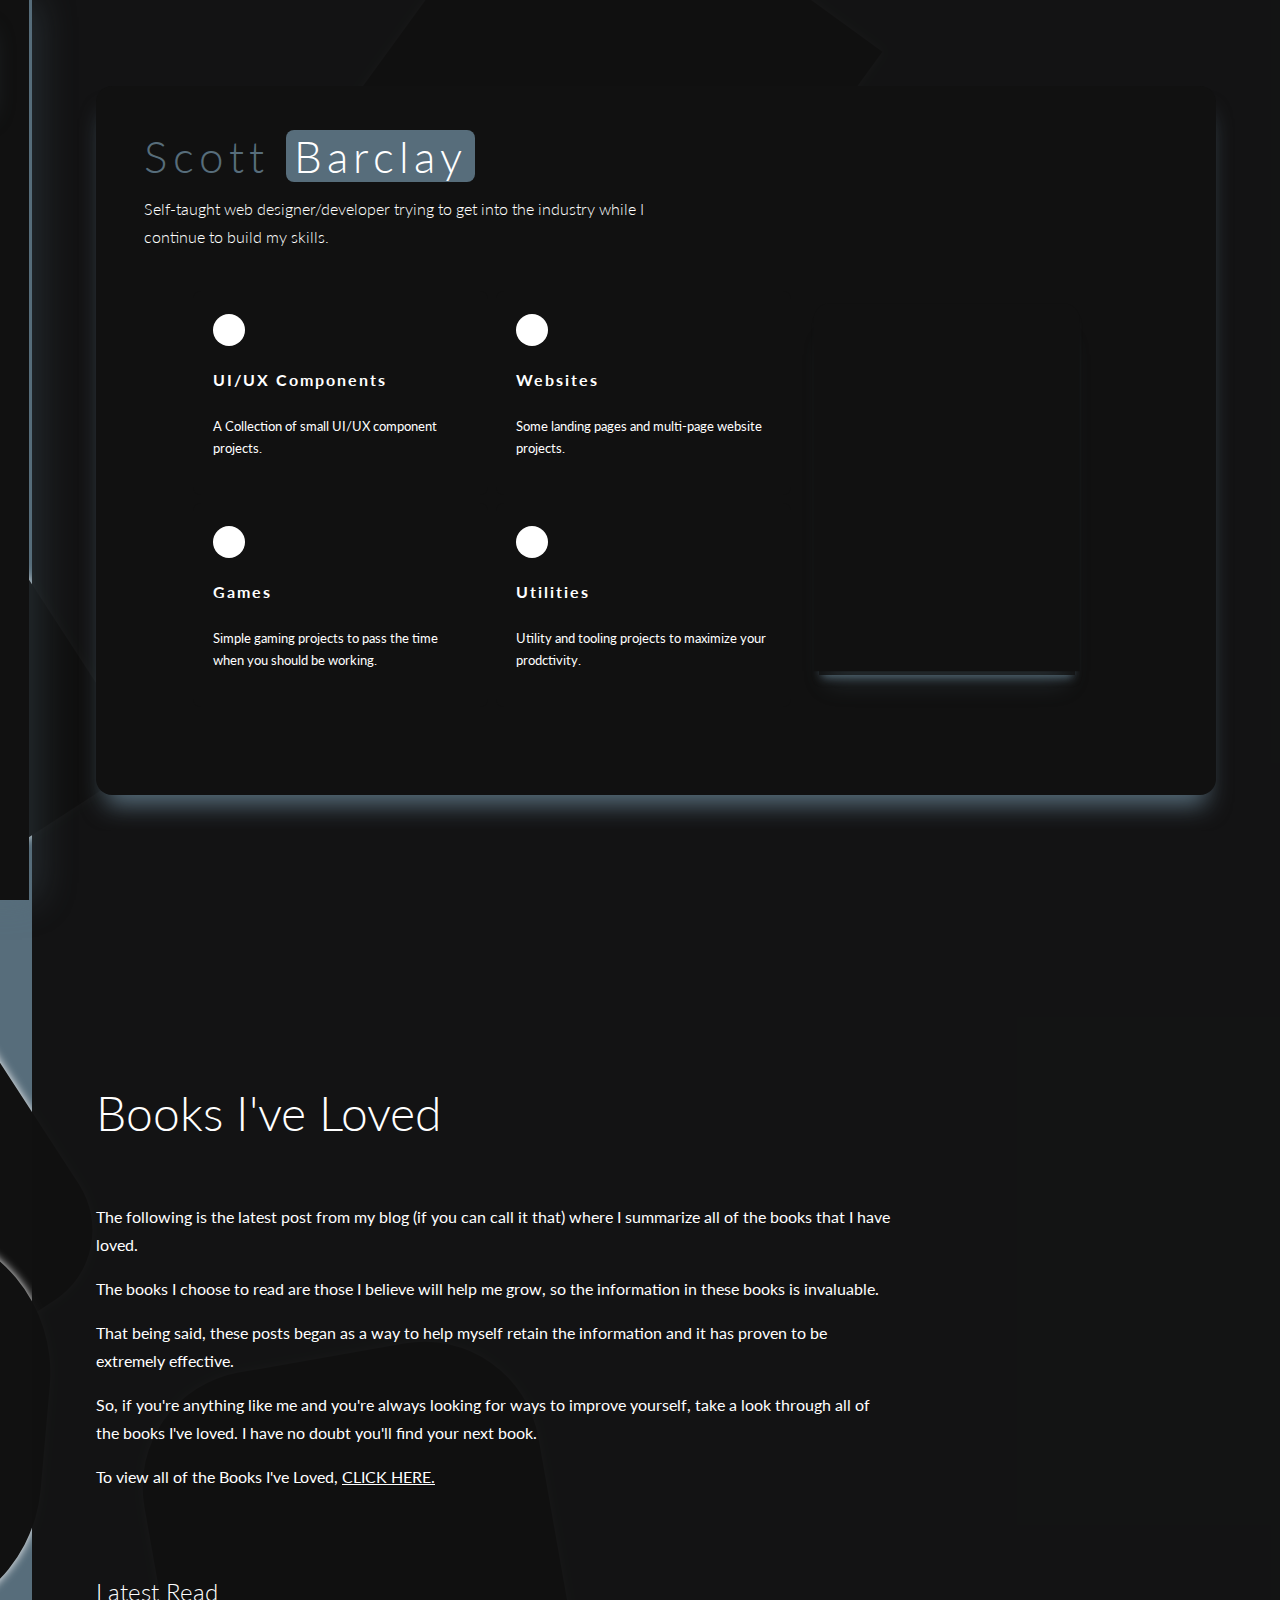
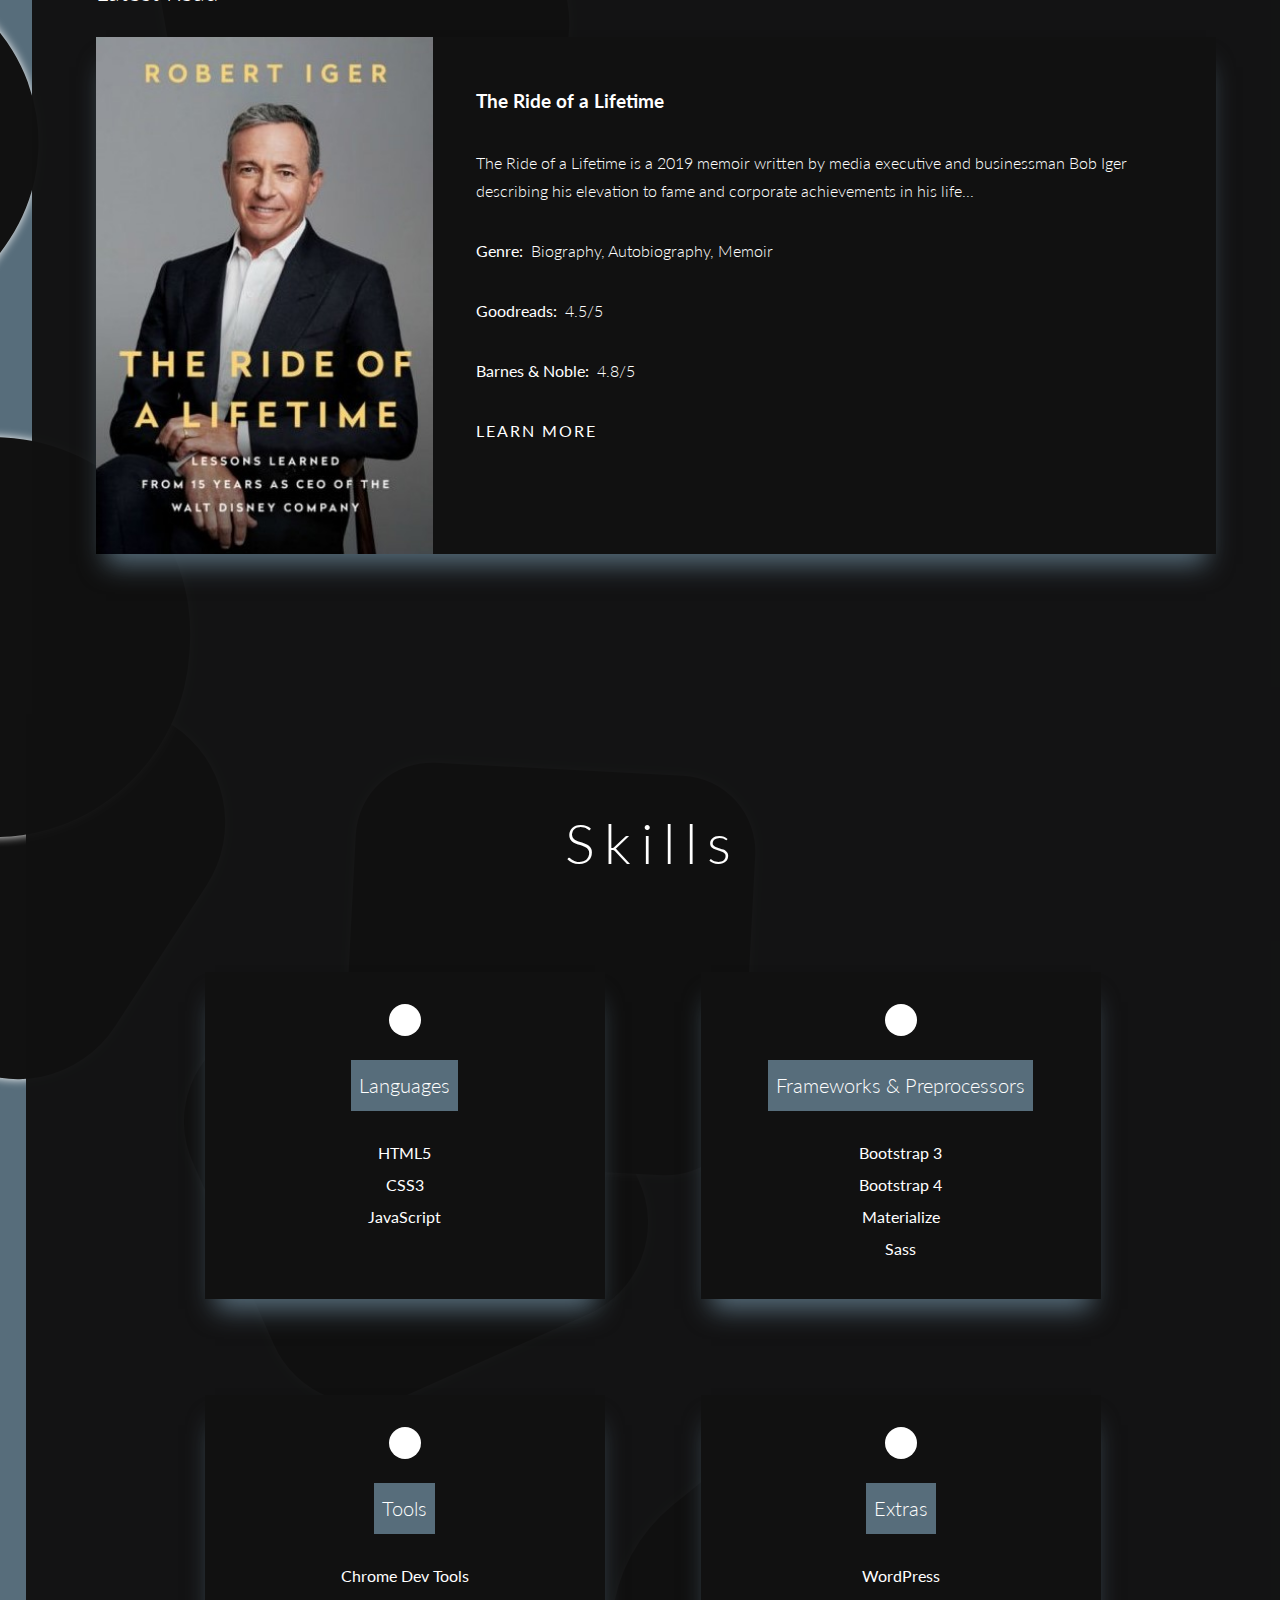
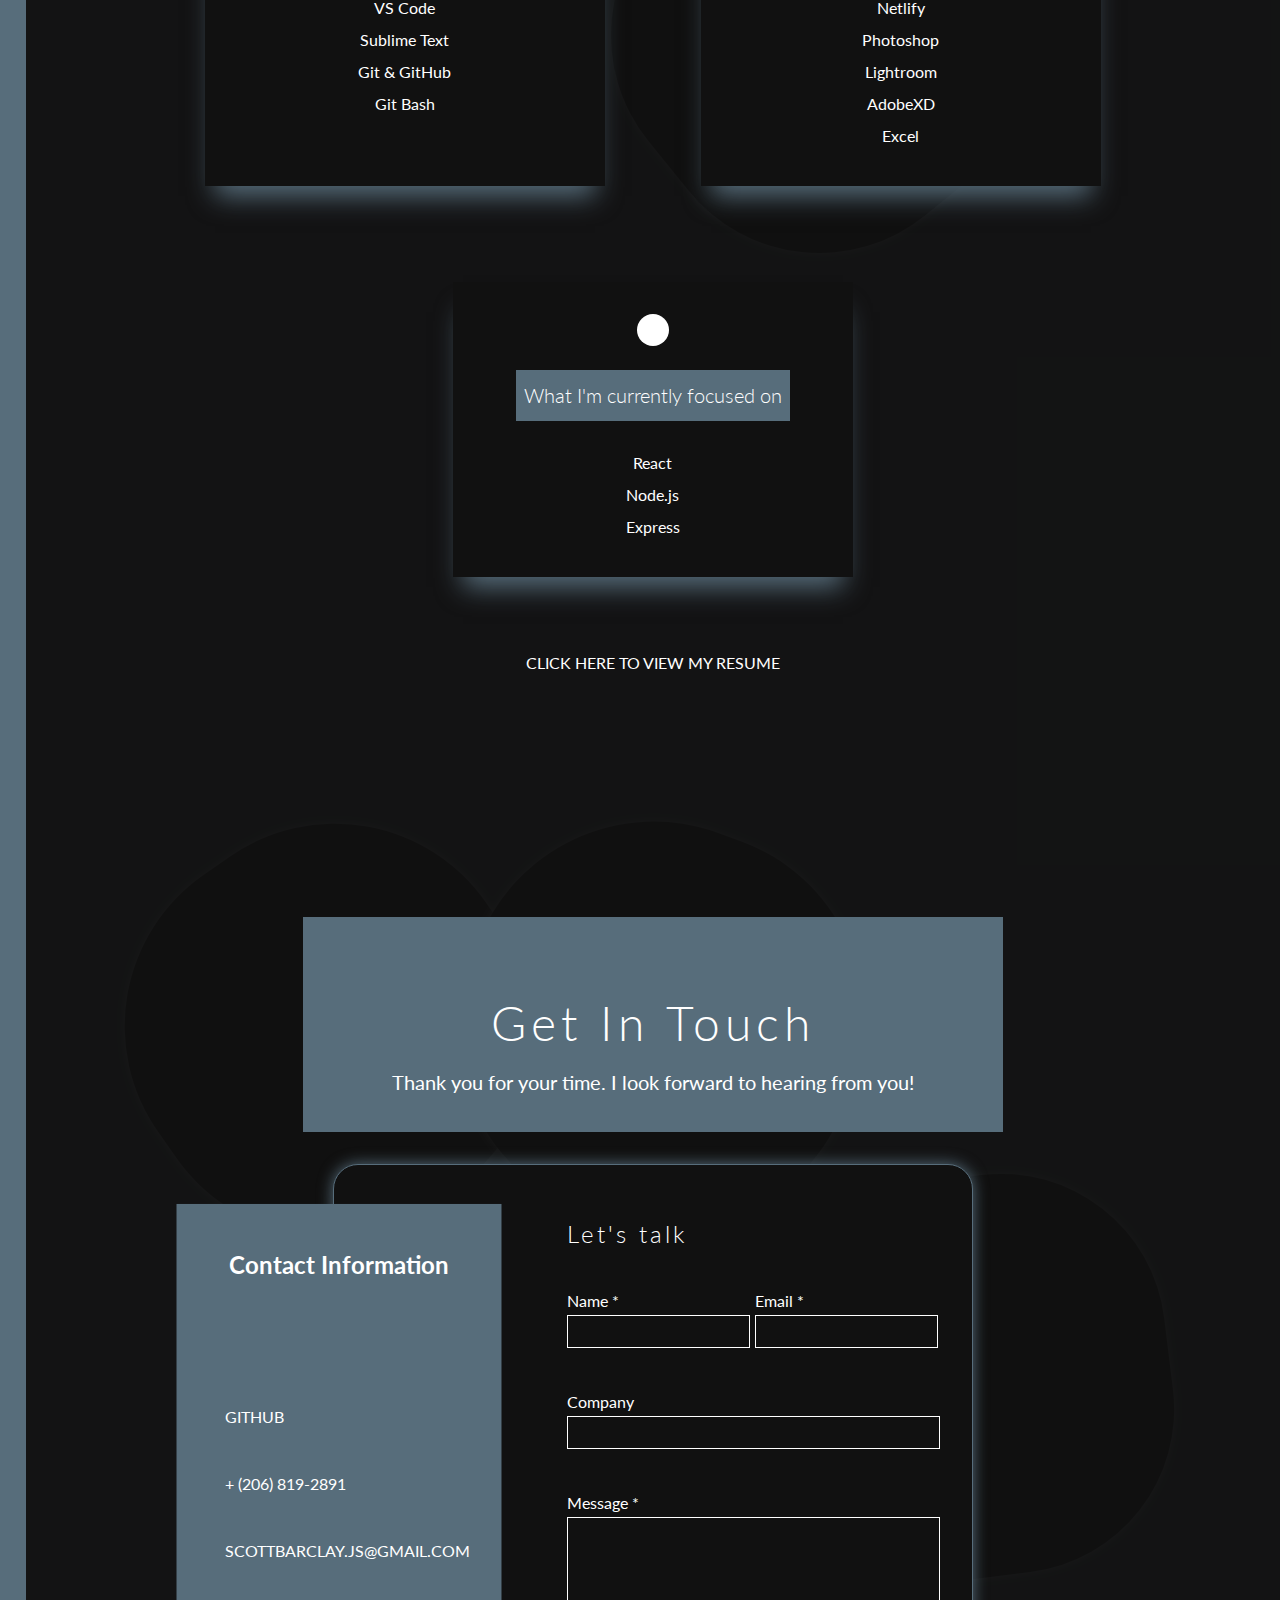
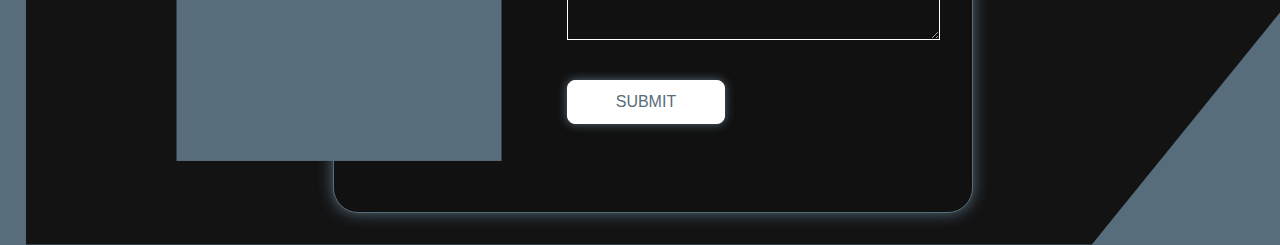
==== commit f2598082: "compressed image" ====
--- a/index.html
+++ b/index.html
@@ -209,7 +209,7 @@
 						</div>
 						<div class="project-category websites">
 							<img
-								src="/assets/blogThumb.PNG"
+								src="/assets/blogThumb-min.PNG"
 								alt="Image of blog website"
 							/>
 							<a href="https://smbarclayblog.netlify.app/"
--- a/css/style.css
+++ b/css/style.css
@@ -1 +1 @@
-*{margin:0;padding:0;box-sizing:border-box}html{scroll-behavior:smooth;overflow-x:hidden !important}body{font-family:'Lato', sans-serif;font-size:16px;line-height:1.75;color:#333;overflow-x:hidden !important;max-width:100vw !important;background-color:#576d7b}body .background-circle{position:absolute;height:400px;width:400px;padding:200px;background-color:#111;border-radius:50%;z-index:-99999;box-shadow:0 0 10px #fff}.btn:hover{cursor:pointer}.btn:focus{outline:transparent}a{color:#fff;text-decoration:none;text-transform:uppercase}input,textarea{outline:transparent}@media screen and (max-width: 1150px){nav.nav{padding:2rem 2rem 2rem 0;left:0;height:20vh;width:100vw;display:flex;flex-direction:row;justify-content:space-between;align-items:center;box-shadow:0 0 25px #576d7b}nav.nav .toggle-container{display:block;top:50%;left:50%;transform:translate(-50%, -50%)}nav.nav ul.nav-links{display:flex;flex-direction:row}nav.nav ul.nav-links li{margin:0 1rem}nav.nav ul.nav-links li:hover{transform:translateX(0);transform:scale(1.1)}nav.nav .nav-bottom{display:none}header.header{margin-top:15vh !important;padding-top:5rem}header.header .toggle-container{display:none}header.header h4{font-size:1rem}header.header i{font-size:2.5rem}header.header .header-container{margin:3rem 1.5rem}header.header .header-main{flex-direction:column;align-items:center}header.header .header-main .header-main-cards{width:100%}header.header .header-main .header-main-cards .card{width:25%;min-width:12rem;text-align:center;align-items:center}header.header .header-main .header-card-list{width:50%;margin:2.5rem 1rem 1rem 1rem}header.header .header-main .header-card-list .list-overlay .overlay-content{display:block;color:#fff;position:absolute;top:50%;left:50%;transform:translate(-50%, -50%)}header.header .header-main .header-card-list .list-overlay .overlay-content.light{color:#576d7b}header.header .header-main .header-card-list .list-overlay .overlay-content i{font-size:2rem}header.header .header-main .header-card-list .list-overlay .overlay-content i.moveUp{transform:translateY(-15px) scale(1.1);text-shadow:0 15px 10px #576d7b;transition:all 1s}header.header .header-main .header-card-list .list-overlay .overlay-content i.moveDown{transform:translateY(0) scale(1);text-shadow:none;transition:all 1s}header.header .header-main .header-card-list .list-overlay.hideOverlay .overlay-content{opacity:0;transition:all 0.5s}header.header .header-main .header-card-list .project-category a{opacity:1;padding:0.25rem 0;z-index:2;font-size:0.8rem;font-weight:400;background-color:rgba(0,0,0,0.301);color:#fff;width:100px}header.header .header-main .header-card-list .project-category a:nth-of-type(1){border-radius:5px 5px 0 0}header.header .header-main .header-card-list .project-category a:nth-of-type(odd){transform:translate(0, 0)}header.header .header-main .header-card-list .project-category a:nth-of-type(even){transform:translateY(87%)}header.header .header-main .header-card-list div.project-category.utilities i:nth-of-type(1){display:block;position:absolute;top:40%}header.header .header-main .header-card-list div.project-category.utilities i:nth-of-type(2){display:block;position:absolute;top:75%}header.header .header-main .header-card-list div.project-category.websites i:nth-of-type(1){display:block;position:absolute;top:75%}header.header .header-main .header-card-list div.project-category img{width:70%;margin:auto}header.header .header-main .header-card-list div.project-category img:nth-of-type(1),header.header .header-main .header-card-list div.project-category img:nth-of-type(2),header.header .header-main .header-card-list div.project-category img:nth-of-type(3){border-radius:0}header.header .header-main .header-card-list div.project-category img:nth-of-type(1)+a{border-radius:0.5rem 0 0 0}header.header .header-main .header-card-list div.project-category img:nth-of-type(1)+a+a{border-radius:0 0.5rem 0 0}header.header .header-main .header-card-list div.project-category a{font-size:0.6rem}header.header .header-main .header-card-list div.project-category a:nth-of-type(odd){transform:translate(0, 0);background-color:rgba(0,0,0,0.596);box-shadow:0 2px 10px #576d7b;padding:5vh 0 0 0;width:15%;height:33.3333%}header.header .header-main .header-card-list div.project-category a:nth-of-type(even){transform:translateX(567%) translateY(-50%);background-color:rgba(0,0,0,0.596);box-shadow:0 2px 10px #576d7b;padding:5vh 0 0 0;width:15%;height:33.33333%}header.header .header-main .header-card-list div.project-category h4{position:absolute;top:25%;left:50%;transform:translateX(-50%)}header.header .header-main .header-card-list div.project-category i{display:block;position:absolute;top:60%;left:50%;font-size:3rem;transform:translateX(-50%)}section.contact{clip-path:polygon(0 0, 100% 0, 100% 80%, 80% 100%, 0 100%)}section.contact .contact-info{display:none}section.contact .contact-info a{font-size:0.8rem}section.contact .contact-intro{width:100vw}section.contact .contact-intro p{margin:auto}section.contact form{width:75vw;transform:translateX(0)}section.contact form .form-content{width:100%}footer.footer{display:block;color:#fff;font-weight:400;font-size:0.8rem;position:relative;background-color:#111;box-shadow:0 0 25px #576d7b}footer.footer.light{background-color:#576d7b}footer.footer .footer-content{display:flex;justify-content:space-between;margin:0 2rem;padding:1.5rem 0}footer.footer .footer-content .footer-left{display:flex}footer.footer .footer-content .footer-left i{margin-left:2rem}footer.footer .footer-content .footer-left p:nth-of-type(2){margin-left:2rem}footer.footer i{color:#fff;padding-top:0rem;margin:0 0.5rem;font-size:1rem}header.header,section.blog,section.skills,section.contact{margin-left:0 !important}}@media screen and (max-width: 415px){div.mobile-menu-links{display:block;position:fixed;width:100%}div.mobile-menu-links.showMenu{opacity:1;z-index:999998;transition:all 0.7s}div.mobile-menu-links.hideMenu{opacity:0;z-index:-1;transition:all 0.7s}div.mobile-menu-links .nav-links{position:absolute;display:flex;flex-direction:column;top:15vh;left:50%;background-color:#111;box-shadow:0 2px 15px #576d7b;width:100vw;transform:translateX(-50%);align-items:center;z-index:999999;text-align:center;border-radius:0 0 10px 10px}div.mobile-menu-links .nav-links.light{background-color:#fff}div.mobile-menu-links .nav-links.light li a{color:#576d7b}div.mobile-menu-links .nav-links li{align-self:center}div.mobile-menu-links .nav-links li a{color:#fff;background-color:transparent}div.mobile-menu-links .nav-links .blog{background-color:transparent}nav.nav{padding:0;height:15vh}nav.nav.light{color:#576d7b}nav.nav .nav-name{height:100%;width:25vw;background-color:#576d7b;box-shadow:none}nav.nav .nav-name .name{font-size:1.75rem;color:#fff;box-shadow:none;padding:2vh 0 0 0}nav.nav .mobile-menu{display:block}nav.nav .mobile-menu .hamburger.showMenu{opacity:0;transform:rotate(-360deg);z-index:-1;transition:all 0.7s}nav.nav .mobile-menu .hamburger.hideMenu{opacity:1;z-index:1;transition:all 0.7s}nav.nav .mobile-menu .close.showMenu{opacity:1;transform:rotate(-360deg);z-index:1;transition:all 0.7s}nav.nav .mobile-menu .close.hideMenu{opacity:0;z-index:-1;transition:all 0.7s}nav.nav .nav-top{height:100%}nav.nav .nav-top .nav-name{height:100%}nav.nav .nav-middle{padding-right:1rem}nav.nav .nav-middle .nav-links{display:none}nav.nav ul.nav-links li{margin:0.4rem;letter-spacing:0}header.header{padding-top:2rem}header.header .toggle-container{display:block;top:1.5%;right:50%;transform:translate(50%, 0)}header.header .toggle-container .toggle i{font-size:1rem}header.header .header-container{margin:3rem 0.5rem;padding:1rem 0.5rem 5rem 0.5rem}header.header .header-container .header-head{text-align:center}header.header .header-container .header-main .header-main-cards{margin:0}header.header .header-container .header-main .header-main-cards .card{margin-right:0;width:100%}header.header .header-container .header-card-list{margin:0;margin-top:1.5rem;padding:1rem;width:90%}header.header .header-head h5{padding-top:1rem}header.header .header-main #mobile-instructions{display:block;margin-bottom:0.5rem;color:#576d7b}header.header .header-main .header-card-list{padding:0}section.blog h1{text-align:center}section.blog .blog-content .latest-read .book{flex-direction:column}section.blog .blog-content .latest-read .book .book-image{text-align:center}section.blog .blog-content .latest-read .book .book-image img{max-width:100%}section.skills{padding:5rem 1rem 15rem 1rem}section.skills .skill-categories .skill-category-card{width:95vw;margin:3rem 0.5rem}section.contact .contact-intro h1{font-size:1.75rem}section.contact .contact-intro p{font-size:1rem;width:90vw}section.contact .form{width:95vw}section.contact .form .name-email{flex-direction:column}section.contact .form .name-email div.name{margin-bottom:2.5rem}section.contact .form .name-email div.name input{width:100%}section.contact .form .name-email div.email{margin-left:0}section.contact .form .name-email div.email input{width:100%}footer.footer .footer-content{margin:0 1rem}footer.footer .footer-content .footer-left{flex-direction:column}footer.footer .footer-content .footer-left a{font-size:0.75rem}footer.footer .footer-content .footer-left p{font-size:0.75rem}footer.footer .footer-content .footer-left i{margin-left:0}footer.footer .footer-content .footer-right{align-self:center;margin:0.5rem 0}}@media screen and (min-width: 2000px){nav.nav{padding-right:4rem}nav.nav.navHover{transform:translateX(11vw);transition:all 0.6s}nav.nav .nav-name .name{font-size:2rem}nav.nav .nav-links li{font-size:1.1rem;margin:1.5rem 0}nav.nav .nav-icons a{font-size:2rem}header.header .header-container{max-width:75vw}header.header .header-container .header-head{max-width:25vw;margin-bottom:7%}header.header .header-container .header-head h1{font-size:3.5rem;margin-bottom:1rem}header.header .header-container .header-head h5{font-size:1.25rem}header.header .header-main .header-main-cards .card{width:45%;margin:0 2rem 3rem 0}header.header .header-main .header-main-cards .card h4{font-size:1.5rem}header.header .header-main .header-main-cards .card p{padding-top:1rem;font-size:1rem}header.header .header-main .header-main-cards .card i{font-size:2rem;padding:1.5rem}header.header .header-main .header-card-list{width:22%;height:40vh;margin:0}header.header .header-main .header-card-list .project-category a{padding:7.9% 0}section.contact{height:100vh}section.contact .contact-intro{padding:4rem 0;margin-bottom:2rem}section.contact .contact-intro h1{font-size:3.5rem}section.contact .contact-info{height:50%;top:50%}section.contact .contact-info .contact-icons{justify-content:center}section.contact form{padding:3.5rem 5rem;width:45vw}section.contact form .form-content{width:80%}section.contact form .form-content .form-content-header{padding:2rem 2rem 2rem 0}section.contact form .form-content .form-content-header h2{font-size:2.75rem}section.contact form .form-content .name-email{margin-bottom:3rem}section.contact form .form-content .name-email .name input,section.contact form .form-content .name-email .email input{padding:1rem}section.contact form .form-content .company{margin-bottom:3rem}section.contact form .form-content .company input{padding:1rem}section.contact form .form-content .message{margin-bottom:3rem}section.contact form .form-content .message textarea{padding:1rem}}@keyframes navPageLoad{0%{transform:translateX(0vw)}15%{transform:translateX(12.75vw)}30%{transform:translateX(12.75vw)}100%{transform:translateX(0vw)}}.mobile-menu-links{display:none}.nav{height:100vh;width:15vw;display:flex;flex-direction:column;justify-content:space-between;align-items:flex-end;padding:2rem 2.5rem 1rem 1rem;box-shadow:10px 0 35px rgba(87,109,123,0.29);color:#fff;background-color:#111;position:fixed;overflow-x:hidden;overflow-y:hidden;top:0;left:-12.75vw;z-index:10 !important}.nav .mobile-menu{display:none;position:absolute;top:35%;right:15%;text-align:center}.nav .mobile-menu i{position:absolute;font-size:2rem}.nav .toggle-container{display:absolute;top:25%;right:15%}.nav.light{background-color:#fff;color:#111}.nav.light .nav-name{background-color:#576d7b}.nav.light .nav-name .name{color:#fff}.nav.light .nav-links li{color:#111;background-color:transparent}.nav.light .nav-links li a{color:#111}.nav.light .nav-links li:last-of-type a{color:#fff;background-color:#576d7b}.nav.light .nav-icons a{color:#576d7b}.nav.navHover{transform:translateX(12.75vw);transition:all 0.6s}.nav.navBlur{transform:translateX(0vw);transition:all 0.6s}.nav-name{background-color:#fff}.nav-name .name{color:#111;padding:0.5rem 1.25rem;letter-spacing:2px;line-height:1.4;text-align:center;text-transform:uppercase;font-weight:300;font-size:1.5rem;box-shadow:0 0 25px rgba(87,109,123,0.29)}.nav-links{display:flex;flex-direction:column;list-style:none}.nav-links li{margin:0.75rem 0;font-size:0.8rem;letter-spacing:2px;text-align:right;align-self:flex-end;border-bottom:none;color:#fff;padding:0.25rem}.nav-links li:last-of-type a{color:#111;background-color:#fff;padding:0.25rem;border-radius:0.25rem}.nav-links li:hover{transform:translateX(-5px);transition:all 0.7s}.nav-links li.active{transform:translateX(-5px)}.nav-links li.active a{color:#576d7b}.nav-bottom{display:flex;flex-direction:column;align-items:flex-end;text-align:right}.nav-message{margin-bottom:2rem;max-width:150px}.nav-icons a{max-width:150px;margin:0.5rem;font-size:1.25rem}.nav-icons a:hover{color:#576d7b;opacity:0.8;transform:translateY(-5px)}.header{margin-left:2rem;overflow-x:hidden;overflow-y:hidden;position:relative;padding:9.5vh 0 4vh 0;display:flex;justify-content:center;align-items:center;z-index:9;background:rgba(17,17,17,0.97)}.header.light{background-color:rgba(250,250,250,0.95)}.header.light .header-container{background-color:#fff}.header.light .header-container .header-head h1{color:#111}.header.light .header-container .header-head h1 span{color:#fff}.header.light .header-container .header-head h5{color:#111}.header.light .header-container .header-main .header-main-cards .card{background-color:#fff;color:#111}.header.light .header-container .header-main .header-main-cards .card:hover{color:#fff;background-color:#576d7b}.header.light .header-container .header-main .header-main-cards .card:hover h4{color:#fff}.header.light .header-container .header-main .header-main-cards .card:hover i{background-color:#fff;color:#576d7b}.header.light .header-container .header-main .header-main-cards .card.choose{background-color:#576d7b;color:#fff}.header.light .header-container .header-main .header-main-cards .card.choose h4{color:#fff}.header.light .header-container .header-main .header-main-cards .card i{background-color:#576d7b;color:#fff}.header.light .header-container .header-main .header-main-cards .card i.choose{background-color:#fff;color:#576d7b}.header.light .header-container .header-main .header-main-cards .card h4{color:#111}.header.light .header-container .header-main .header-card-list .list-overlay{background:#fff;box-shadow:0 25px 35px -15px rgba(87,109,123,0.29)}.header.light .header-container .header-main .header-card-list .project-category h4{color:#111}.header.light .header-container .header-main .header-card-list .project-category i{color:#111}.header .background-circle{position:absolute;height:400px;width:400px;padding:200px;background-color:#111;border-radius:50%;z-index:-1}.header-container{display:flex;flex-direction:column;padding:2rem 3rem 5rem 3rem;background-color:#111;border-radius:1rem;box-shadow:0 20px 25px -10px #576d7b;max-width:70rem;margin:0rem auto;z-index:9}.header-container .header-head{max-width:33rem;margin-bottom:2.5rem}.header-container .header-head h1{font-size:2.75rem;font-weight:300;letter-spacing:5px;color:#576d7b}.header-container .header-head h1 span{color:#fff;background-color:#576d7b;border-radius:0.5rem;padding:0 0.5rem}.header-container .header-head h5{font-size:1rem;font-weight:300;color:#fff}.header-container .header-main{display:flex;justify-content:center}.header-container .header-main #mobile-instructions{display:none}.header-container .header-main .header-main-cards{display:flex;justify-content:center;flex-wrap:wrap;margin-right:1rem;width:60%}.header-container .header-main .header-main-cards .card{width:48%;padding:1.25rem 1.25rem 2rem 1.25rem;display:flex;flex-direction:column;justify-content:space-between;align-items:flex-start;border-radius:0.5rem;margin-right:0.5rem;margin-bottom:0.5rem;background-color:#111;color:#fff}.header-container .header-main .header-main-cards .card:hover{color:#111;cursor:pointer;background-color:#fff;transition:all 0.6s}.header-container .header-main .header-main-cards .card:hover h4{color:#111}.header-container .header-main .header-main-cards .card:hover i{background-color:#576d7b;color:#fff;transition:all 0.6s}.header-container .header-main .header-main-cards .card.choose{background-color:#576d7b;color:#fff}.header-container .header-main .header-main-cards .card i{padding:1rem;font-size:1.2rem;background-color:#fff;color:#576d7b;border-radius:50%}.header-container .header-main .header-main-cards .card i.choose{background-color:#fff;color:#111}.header-container .header-main .header-main-cards .card *{margin:0.2rem 0}.header-container .header-main .header-main-cards .card h4{letter-spacing:2px;color:#fff}.header-container .header-main .header-main-cards .card p{font-size:0.8rem}.header-container .header-main .header-card-list{height:23rem;border:none;border-radius:1rem 1rem 0 0;width:25%;padding:0rem;box-shadow:0 5px 10px -3px #576d7b;text-align:center;position:relative;margin:1rem 3rem 2.5rem 0}.header-container .header-main .header-card-list .list-overlay{position:absolute;top:0;left:0;width:104%;height:100%;padding:50%;transform:translate(-2%, -1%);background:#111;background-size:cover;border-radius:1rem 1rem 0 0;z-index:8;box-shadow:0 25px 25px -15px rgba(87,109,123,0.29);border:none}.header-container .header-main .header-card-list .list-overlay .overlay-content{display:none}.header-container .header-main .header-card-list .list-overlay.hideOverlay{height:0px;padding:0 50%;transition:all 1s}.header-container .header-main .header-card-list .list-overlay.showOverlay{height:100%;padding:50%;transition:all 1s}.header-container .header-main .header-card-list .project-category{height:100%;display:none;flex-direction:column;justify-content:center;position:relative;font-weight:100}.header-container .header-main .header-card-list .project-category.utilities i{display:none}.header-container .header-main .header-card-list .project-category.websites i{display:none}.header-container .header-main .header-card-list .project-category.games h4{max-width:15rem;margin:0 auto}.header-container .header-main .header-card-list .project-category h4{font-weight:300;color:#fff;font-size:1.5rem}.header-container .header-main .header-card-list .project-category i{font-weight:100;font-size:4rem;color:#fff}.header-container .header-main .header-card-list .project-category i:hover{transform:rotate(1800deg);transition:all 5s}.header-container .header-main .header-card-list .project-category img{opacity:0.8;height:33.333333%;margin:0;border-radius:0.5rem 0.5rem 0 0}.header-container .header-main .header-card-list .project-category img:nth-of-type(1){border-radius:0.5rem 0.5rem 0 0}.header-container .header-main .header-card-list .project-category img:nth-of-type(1)+a{top:0}.header-container .header-main .header-card-list .project-category img:nth-of-type(1)+a+a{top:16.66666%}.header-container .header-main .header-card-list .project-category img:nth-of-type(2){border-radius:0}.header-container .header-main .header-card-list .project-category img:nth-of-type(2)+a{top:33.333333%}.header-container .header-main .header-card-list .project-category img:nth-of-type(2)+a+a{top:49.99999%}.header-container .header-main .header-card-list .project-category img:nth-of-type(3){border-radius:0}.header-container .header-main .header-card-list .project-category img:nth-of-type(3)+a{top:66.666666%}.header-container .header-main .header-card-list .project-category img:nth-of-type(3)+a+a{top:83.33333%}.header-container .header-main .header-card-list .project-category img:hover{cursor:pointer;opacity:1;transition:all 0.6s}.header-container .header-main .header-card-list .project-category img.chosenProject+a,.header-container .header-main .header-card-list .project-category img.chosenProject+a+a{z-index:1;opacity:0.7;transition:all 0.6}.header-container .header-main .header-card-list .project-category img.chosenProject+a:hover,.header-container .header-main .header-card-list .project-category img.chosenProject+a+a:hover{opacity:1}.header-container .header-main .header-card-list .project-category img.chosenProject+a+a{color:#576d7b;background-color:rgba(255,255,255,0.901)}.header-container .header-main .header-card-list .project-category a{opacity:0;width:100%;background-color:rgba(17,17,17,0.701);color:#fff;position:absolute;margin:0;padding:6.5% 0;z-index:-1;left:0}.project-category *{margin:0.5rem 0}.toggle-container{position:absolute}.toggle-container .toggle{height:35px;width:70px;padding:17.5px 35px;background-color:rgba(0,0,0,0.377);border:2px solid #576d7b;border-radius:35px;position:relative;z-index:9}.toggle-container .toggle:hover{cursor:pointer}.toggle-container .toggle.light{background-color:#f0f0f0;border:2px solid #576d7b}.toggle-container .toggle .fa-sun{position:absolute;top:50%;left:33.3333%;transform:translate(-70%, -50%);color:#576d7b}.toggle-container .toggle .fa-moon{position:absolute;top:50%;right:33.3333%;transform:translate(70%, -50%);color:#576d7b}.toggle-container .toggle .toggle-overlay{height:70%;width:35%;position:absolute;top:50%;left:11%;transform:translateY(-50%);border-radius:50%}.toggle-container .toggle.light .toggle-overlay{background-color:#f0f0f0;box-shadow:0 0 5px #576d7b;transition:all 0.7s;animation:light 0.7s forwards}.toggle-container .toggle.dark .toggle-overlay{background-color:black;box-shadow:0 0 5px #576d7b;transition:all 0.7s;animation:dark 0.7s forwards}@keyframes light{0%{transform:translate(0, -50%)}20%{transform:translate(-3px, -50%)}80%{transform:translate(32px, -50%)}100%{transform:translate(29px, -50%)}}@keyframes dark{0%{transform:translate(29px, -50%)}20%{transform:translate(32px, -50%)}80%{transform:translate(-2px, -50%)}100%{transform:translate(0, -50%)}}.blog{margin-left:2rem;padding:15rem 0 10rem 0;overflow-x:hidden;overflow-y:hidden;position:relative;background:rgba(17,17,17,0.97)}.blog.light{background-color:rgba(250,250,250,0.95)}.blog.light h1,.blog.light p,.blog.light h2{color:#111}.blog.light .blog-content .latest-read{background-color:#fff;color:#111}.blog.light .blog-content .latest-read .book .book-info a{color:#111}.blog h1{margin-bottom:3rem;font-size:3rem;color:#fff;font-weight:300}.blog p{margin-bottom:1rem;max-width:50rem;color:#fff}.blog p a{color:#576d7b}.blog h2{color:#fff;font-weight:300;margin-bottom:1.5rem;margin-top:5rem}.blog .blog-content{width:70rem;max-width:95vw;margin:auto}.blog .blog-content .latest-read{background-color:#111;color:#fff;box-shadow:0 20px 25px -10px #576d7b}.blog .blog-content .latest-read .book{display:flex}.blog .blog-content .latest-read .book .book-image img{height:100%}.blog .blog-content .latest-read .book .book-info{padding:3rem}.blog .blog-content .latest-read .book .book-info h3{margin-bottom:2rem}.blog .blog-content .latest-read .book .book-info p{margin-bottom:2rem;font-weight:300}.blog .blog-content .latest-read .book .book-info p span{font-weight:400;margin-right:0.25rem}.blog .blog-content .latest-read .book .book-info a{color:#fff;letter-spacing:2px}.blog .blog-content .latest-read .book .book-info a i{margin-left:1rem}.blog .blog-content .latest-read .book .book-info a:hover{color:#576d7b;transition:all 0.4s}.skills{position:relative;margin-left:2vw;padding:5rem 5rem 15rem 5rem;display:flex;flex-direction:column;justify-content:center;align-items:center;overflow-x:hidden;background:rgba(17,17,17,0.97)}.skills.light{background:rgba(250,250,250,0.95)}.skills.light h1{color:#111}.skills.light .skill-categories .skill-category-card{background-color:#fff}.skills.light .skill-categories .skill-category-card i{background-color:#576d7b;color:#fff}.skills.light .skill-categories .skill-category-card ul{color:#111}.skills.light a{color:#111}.skills h1{font-size:3.5rem;font-weight:300;letter-spacing:10px;margin-bottom:2rem;color:#fff}.skills .skill-categories{display:flex;justify-content:center;flex-wrap:wrap;width:100%;margin-bottom:1.5rem}.skills .skill-categories .skill-category-card{display:flex;flex-direction:column;align-items:center;width:25rem;margin:3rem;padding:2rem;text-align:center;color:#fff;background-color:#111;box-shadow:0 20px 25px -10px #576d7b}.skills .skill-categories .skill-category-card i{padding:1rem;border-radius:50%;background-color:#fff;color:#576d7b;font-size:3rem;margin-bottom:1.5rem}.skills .skill-categories .skill-category-card h3{font-size:1.25rem;font-weight:300;margin-bottom:1.5rem;padding:0.5rem;background-color:#576d7b}.skills .skill-categories .skill-category-card ul{list-style:none}.skills .skill-categories .skill-category-card ul li{margin:0.25rem 0}.contact{margin-left:2vw;position:relative;text-align:center;color:#fff;background:rgba(17,17,17,0.97);display:flex;flex-direction:column;justify-content:center;align-items:center;overflow:hidden;clip-path:polygon(0 -1%, 100% -1%, 100% 75%, 85% 100%, 0 100%)}.contact.light{background:rgba(250,250,250,0.95)}.contact.light form{color:#111;background-color:#fff}.contact.light form .form-content .name-email .name input,.contact.light form .form-content .name-email .email input{color:#111;border:1px solid #111}.contact.light form .form-content .company input{color:#111;border:1px solid #111}.contact.light form .form-content .message textarea{color:#111;border:1px solid #111}.contact.light form .form-content .submit button{background-color:#576d7b;color:#fff}.contact.light form .form-content .submit button:hover{background-color:rgba(87,109,123,0.29);color:#576d7b;border:1px solid #fff}.contact .contact-intro{padding:4rem 0 2rem 0;background-color:#576d7b;color:#fff}.contact .contact-intro h1{font-weight:300;font-size:3rem;letter-spacing:5px}.contact .contact-intro p{width:700px;font-size:1.25rem}.contact .contact-info{padding:2.5rem 2rem;position:absolute;top:49%;left:25%;transform:translate(-50%, -30%);background-color:#576d7b;color:#fff;z-index:8;display:flex;flex-direction:column;justify-content:space-between;height:60%;font-size:1rem}.contact .contact-info .contact-links{display:flex;flex-direction:column;align-items:flex-start}.contact .contact-info .contact-links a{margin:1rem 0;color:#fff}.contact .contact-info .contact-links i{font-size:1.25rem;margin-right:1rem;color:#fff}.contact .contact-info .contact-icons{display:flex;justify-content:flex-start}.contact .contact-info .contact-icons i{font-size:1.5rem;margin-right:2rem;color:#fff}.contact form{display:flex;flex-direction:column;justify-content:center;align-items:center;margin:2rem auto;padding:3rem 2rem;border:1px solid #576d7b;border-radius:25px;box-shadow:0 0 30px rgba(87,109,123,0.29);z-index:7;color:#fff;background-color:#111;width:50vw;box-shadow:0 0 15px #576d7b}.contact form .form-content{padding:0 0 2.5rem 0;width:65%;margin-left:auto}.contact form .form-content .form-content-header{display:flex;justify-content:space-between;padding:0 2rem 2rem 0}.contact form .form-content .form-content-header h2{font-weight:300;letter-spacing:3px}.contact form .form-content .form-content-header i{font-size:1.5rem;text-shadow:-15px 10px 3px #576d7b}.contact form .form-content .name-email{display:flex;justify-content:space-between;margin-bottom:2.5rem}.contact form .form-content .name-email .name,.contact form .form-content .name-email .email{display:flex;flex-direction:column;align-items:flex-start;width:100%}.contact form .form-content .name-email .name input,.contact form .form-content .name-email .email input{width:99%;padding:0.5rem 1rem;color:#fff;background-color:transparent;border:1px solid #fff}.contact form .form-content .name-email .email{margin-left:1%}.contact form .form-content .company{display:flex;flex-direction:column;align-items:flex-start;margin-bottom:2.5rem;width:100%}.contact form .form-content .company input{width:100%;padding:0.5rem 1rem;color:#fff;background-color:transparent;border:1px solid #fff}.contact form .form-content .message{display:flex;flex-direction:column;align-items:flex-start;margin-bottom:2.5rem;width:100%}.contact form .form-content .message textarea{width:100%;padding:0.5rem 1rem;color:#fff;background-color:transparent;border:1px solid #fff}.contact form .form-content .submit{width:50%;text-align:left}.contact form .form-content .submit button{padding:0.75rem 3rem;font-size:1rem;text-transform:uppercase;background-color:#fff;color:#576d7b;border:1px solid #fff;border-radius:0.5rem;box-shadow:0 0 10px #576d7b;text-align:start}.contact form .form-content .submit button:hover{cursor:pointer;background-color:rgba(87,109,123,0.29);color:#fff;border:1px solid #fff;transition:all 0.6s}.contact form.formHover{border-radius:0;transform:scale(1.025);transition:all 0.5s}.contact form.formBlur{border-radius:25px;transition:all 0.5s}#name.invalid,#email.invalid,#message.invalid{border:1px solid red}.footer{display:none}
+*{margin:0;padding:0;box-sizing:border-box}html{scroll-behavior:smooth;overflow-x:hidden !important}body{font-family:'Lato', sans-serif;font-size:16px;line-height:1.75;color:#333;overflow-x:hidden !important;max-width:100vw !important;background-color:#576d7b}body .background-circle{position:absolute;height:400px;width:400px;padding:200px;background-color:#111;border-radius:50%;z-index:-99999;box-shadow:0 0 10px #fff}.btn:hover{cursor:pointer}.btn:focus{outline:transparent}a{color:#fff;text-decoration:none;text-transform:uppercase}input,textarea{outline:transparent}@media screen and (max-width: 1150px){nav.nav{padding:2rem 2rem 2rem 0;left:0;height:20vh;width:100vw;display:flex;flex-direction:row;justify-content:space-between;align-items:center;box-shadow:0 0 25px #576d7b}nav.nav .toggle-container{display:block;top:50%;left:50%;transform:translate(-50%, -50%)}nav.nav ul.nav-links{display:flex;flex-direction:row}nav.nav ul.nav-links li{margin:0 1rem}nav.nav ul.nav-links li:hover{transform:translateX(0);transform:scale(1.1)}nav.nav .nav-bottom{display:none}header.header{margin-top:15vh !important;padding-top:5rem}header.header .toggle-container{display:none}header.header h4{font-size:1rem}header.header i{font-size:2.5rem}header.header .header-container{margin:3rem 1.5rem}header.header .header-main{flex-direction:column;align-items:center}header.header .header-main .header-main-cards{width:100%}header.header .header-main .header-main-cards .card{width:25%;min-width:12rem;text-align:center;align-items:center}header.header .header-main .header-card-list{width:50%;margin:2.5rem 1rem 1rem 1rem}header.header .header-main .header-card-list .list-overlay .overlay-content{display:block;color:#fff;position:absolute;top:50%;left:50%;transform:translate(-50%, -50%)}header.header .header-main .header-card-list .list-overlay .overlay-content.light{color:#576d7b}header.header .header-main .header-card-list .list-overlay .overlay-content i{font-size:2rem}header.header .header-main .header-card-list .list-overlay .overlay-content i.moveUp{transform:translateY(-15px) scale(1.1);text-shadow:0 15px 10px #576d7b;transition:all 1s}header.header .header-main .header-card-list .list-overlay .overlay-content i.moveDown{transform:translateY(0) scale(1);text-shadow:none;transition:all 1s}header.header .header-main .header-card-list .list-overlay.hideOverlay .overlay-content{opacity:0;transition:all 0.5s}header.header .header-main .header-card-list .project-category a{opacity:1;padding:0.25rem 0;z-index:2;font-size:0.8rem;font-weight:400;background-color:rgba(0,0,0,0.301);color:#fff;width:100px}header.header .header-main .header-card-list .project-category a:nth-of-type(1){border-radius:5px 5px 0 0}header.header .header-main .header-card-list .project-category a:nth-of-type(odd){transform:translate(0, 0)}header.header .header-main .header-card-list .project-category a:nth-of-type(even){transform:translateY(87%)}header.header .header-main .header-card-list div.project-category.utilities i:nth-of-type(1){display:block;position:absolute;top:40%}header.header .header-main .header-card-list div.project-category.utilities i:nth-of-type(2){display:block;position:absolute;top:75%}header.header .header-main .header-card-list div.project-category.websites i:nth-of-type(1){display:block;position:absolute;top:75%}header.header .header-main .header-card-list div.project-category img{width:70%;margin:auto}header.header .header-main .header-card-list div.project-category img:nth-of-type(1),header.header .header-main .header-card-list div.project-category img:nth-of-type(2),header.header .header-main .header-card-list div.project-category img:nth-of-type(3){border-radius:0}header.header .header-main .header-card-list div.project-category img:nth-of-type(1)+a{border-radius:0.5rem 0 0 0}header.header .header-main .header-card-list div.project-category img:nth-of-type(1)+a+a{border-radius:0 0.5rem 0 0}header.header .header-main .header-card-list div.project-category a{font-size:0.6rem}header.header .header-main .header-card-list div.project-category a:nth-of-type(odd){transform:translate(0, 0);background-color:rgba(0,0,0,0.596);box-shadow:0 2px 10px #576d7b;padding:5vh 0 0 0;width:15%;height:33.3333%}header.header .header-main .header-card-list div.project-category a:nth-of-type(even){transform:translateX(567%) translateY(-50%);background-color:rgba(0,0,0,0.596);box-shadow:0 2px 10px #576d7b;padding:5vh 0 0 0;width:15%;height:33.33333%}header.header .header-main .header-card-list div.project-category h4{position:absolute;top:25%;left:50%;transform:translateX(-50%)}header.header .header-main .header-card-list div.project-category i{display:block;position:absolute;top:60%;left:50%;font-size:3rem;transform:translateX(-50%)}section.contact{clip-path:polygon(0 0, 100% 0, 100% 80%, 80% 100%, 0 100%)}section.contact .contact-info{display:none}section.contact .contact-info a{font-size:0.8rem}section.contact .contact-intro{width:100vw}section.contact .contact-intro p{margin:auto}section.contact form{width:75vw;transform:translateX(0)}section.contact form .form-content{width:100%}footer.footer{display:block;color:#fff;font-weight:400;font-size:0.8rem;position:relative;background-color:#111;box-shadow:0 0 25px #576d7b}footer.footer.light{background-color:#576d7b}footer.footer .footer-content{display:flex;justify-content:space-between;margin:0 2rem;padding:1.5rem 0}footer.footer .footer-content .footer-left{display:flex}footer.footer .footer-content .footer-left i{margin-left:2rem}footer.footer .footer-content .footer-left p:nth-of-type(2){margin-left:2rem}footer.footer i{color:#fff;padding-top:0rem;margin:0 0.5rem;font-size:1rem}header.header,section.blog,section.skills,section.contact{margin-left:0 !important}}@media screen and (max-width: 415px){div.mobile-menu-links{display:block;position:fixed;width:100%}div.mobile-menu-links.showMenu{opacity:1;z-index:999998;transition:all 0.7s}div.mobile-menu-links.hideMenu{opacity:0;z-index:-1;transition:all 0.7s}div.mobile-menu-links .nav-links{position:absolute;display:flex;flex-direction:column;top:15vh;left:50%;background-color:#111;box-shadow:0 2px 15px #576d7b;width:100vw;transform:translateX(-50%);align-items:center;z-index:999999;text-align:center;border-radius:0 0 10px 10px}div.mobile-menu-links .nav-links.light{background-color:#fff}div.mobile-menu-links .nav-links.light li a{color:#576d7b}div.mobile-menu-links .nav-links li{align-self:center}div.mobile-menu-links .nav-links li a{color:#fff;background-color:transparent}div.mobile-menu-links .nav-links .blog{background-color:transparent}nav.nav{padding:0;height:15vh}nav.nav.light{color:#576d7b}nav.nav .nav-name{height:100%;width:25vw;background-color:#576d7b;box-shadow:none}nav.nav .nav-name .name{font-size:1.75rem;color:#fff;box-shadow:none;padding:2vh 0 0 0}nav.nav .mobile-menu{display:block}nav.nav .mobile-menu .hamburger.showMenu{opacity:0;transform:rotate(-360deg);z-index:-1;transition:all 0.7s}nav.nav .mobile-menu .hamburger.hideMenu{opacity:1;z-index:1;transition:all 0.7s}nav.nav .mobile-menu .close.showMenu{opacity:1;transform:rotate(-360deg);z-index:1;transition:all 0.7s}nav.nav .mobile-menu .close.hideMenu{opacity:0;z-index:-1;transition:all 0.7s}nav.nav .nav-top{height:100%}nav.nav .nav-top .nav-name{height:100%}nav.nav .nav-middle{padding-right:1rem}nav.nav .nav-middle .nav-links{display:none}nav.nav ul.nav-links li{margin:0.4rem;letter-spacing:0}header.header{padding-top:2rem}header.header .toggle-container{display:block;top:1.5%;right:50%;transform:translate(50%, 0)}header.header .toggle-container .toggle i{font-size:1rem}header.header .header-container{margin:3rem 0.5rem;padding:1rem 0.5rem 5rem 0.5rem}header.header .header-container .header-head{text-align:center}header.header .header-container .header-main .header-main-cards{margin:0}header.header .header-container .header-main .header-main-cards .card{margin-right:0;width:100%}header.header .header-container .header-card-list{margin:0;margin-top:1.5rem;padding:1rem;width:90%}header.header .header-head h5{padding-top:1rem}header.header .header-main #mobile-instructions{display:block;margin-bottom:0.5rem;color:#fff}header.header .header-main #mobile-instructions.light{color:#111}header.header .header-main .header-card-list{padding:0}section.blog h1{text-align:center}section.blog .blog-content .latest-read .book{flex-direction:column}section.blog .blog-content .latest-read .book .book-image{text-align:center}section.blog .blog-content .latest-read .book .book-image img{max-width:100%}section.skills{padding:5rem 1rem 15rem 1rem}section.skills .skill-categories .skill-category-card{width:95vw;margin:3rem 0.5rem}section.contact .contact-intro h1{font-size:1.75rem}section.contact .contact-intro p{font-size:1rem;width:90vw}section.contact .form{width:95vw}section.contact .form .name-email{flex-direction:column}section.contact .form .name-email div.name{margin-bottom:2.5rem}section.contact .form .name-email div.name input{width:100%}section.contact .form .name-email div.email{margin-left:0}section.contact .form .name-email div.email input{width:100%}footer.footer .footer-content{margin:0 1rem}footer.footer .footer-content .footer-left{flex-direction:column}footer.footer .footer-content .footer-left a{font-size:0.75rem}footer.footer .footer-content .footer-left p{font-size:0.75rem}footer.footer .footer-content .footer-left i{margin-left:0}footer.footer .footer-content .footer-right{align-self:center;margin:0.5rem 0}}@media screen and (min-width: 2000px){nav.nav{padding-right:4rem}nav.nav.navHover{transform:translateX(11vw);transition:all 0.6s}nav.nav .nav-name .name{font-size:2rem}nav.nav .nav-links li{font-size:1.1rem;margin:1.5rem 0}nav.nav .nav-icons a{font-size:2rem}header.header .header-container{max-width:75vw}header.header .header-container .header-head{max-width:25vw;margin-bottom:7%}header.header .header-container .header-head h1{font-size:3.5rem;margin-bottom:1rem}header.header .header-container .header-head h5{font-size:1.25rem}header.header .header-main .header-main-cards .card{width:45%;margin:0 2rem 3rem 0}header.header .header-main .header-main-cards .card h4{font-size:1.5rem}header.header .header-main .header-main-cards .card p{padding-top:1rem;font-size:1rem}header.header .header-main .header-main-cards .card i{font-size:2rem;padding:1.5rem}header.header .header-main .header-card-list{width:22%;height:40vh;margin:0}header.header .header-main .header-card-list .project-category a{padding:7.9% 0}section.contact{height:100vh}section.contact .contact-intro{padding:4rem 0;margin-bottom:2rem}section.contact .contact-intro h1{font-size:3.5rem}section.contact .contact-info{height:50%;top:50%}section.contact .contact-info .contact-icons{justify-content:center}section.contact form{padding:3.5rem 5rem;width:45vw}section.contact form .form-content{width:80%}section.contact form .form-content .form-content-header{padding:2rem 2rem 2rem 0}section.contact form .form-content .form-content-header h2{font-size:2.75rem}section.contact form .form-content .name-email{margin-bottom:3rem}section.contact form .form-content .name-email .name input,section.contact form .form-content .name-email .email input{padding:1rem}section.contact form .form-content .company{margin-bottom:3rem}section.contact form .form-content .company input{padding:1rem}section.contact form .form-content .message{margin-bottom:3rem}section.contact form .form-content .message textarea{padding:1rem}}@keyframes navPageLoad{0%{transform:translateX(0vw)}15%{transform:translateX(12.75vw)}30%{transform:translateX(12.75vw)}100%{transform:translateX(0vw)}}.mobile-menu-links{display:none}.nav{height:100vh;width:15vw;display:flex;flex-direction:column;justify-content:space-between;align-items:flex-end;padding:2rem 2.5rem 1rem 1rem;box-shadow:10px 0 35px rgba(87,109,123,0.29);color:#fff;background-color:#111;position:fixed;overflow-x:hidden;overflow-y:hidden;top:0;left:-12.75vw;z-index:10 !important}.nav .mobile-menu{display:none;position:absolute;top:35%;right:15%;text-align:center}.nav .mobile-menu i{position:absolute;font-size:2rem}.nav .toggle-container{display:absolute;top:25%;right:15%}.nav.light{background-color:#fff;color:#111}.nav.light .nav-name{background-color:#576d7b}.nav.light .nav-name .name{color:#fff}.nav.light .nav-links li{color:#111;background-color:transparent}.nav.light .nav-links li a{color:#111;background-color:transparent}.nav.light .nav-links li:last-of-type a{color:#fff;background-color:#576d7b}.nav.light .nav-icons a{color:#576d7b}.nav.navHover{transform:translateX(12.75vw);transition:all 0.6s}.nav.navBlur{transform:translateX(0vw);transition:all 0.6s}.nav-name{background-color:#fff}.nav-name .name{color:#111;padding:0.5rem 1.25rem;letter-spacing:2px;line-height:1.4;text-align:center;text-transform:uppercase;font-weight:300;font-size:1.5rem;box-shadow:0 0 25px rgba(87,109,123,0.29)}.nav-links{display:flex;flex-direction:column;list-style:none}.nav-links li{margin:0.75rem 0;font-size:0.8rem;letter-spacing:2px;text-align:right;align-self:flex-end;border-bottom:none;color:#fff;padding:0.25rem}.nav-links li:last-of-type a{color:#111;background-color:#fff;padding:0.25rem;border-radius:0.25rem}.nav-links li:hover{transform:translateX(-5px);transition:all 0.7s}.nav-links li.active{transform:translateX(-5px)}.nav-links li.active a{color:#576d7b}.nav-bottom{display:flex;flex-direction:column;align-items:flex-end;text-align:right}.nav-message{margin-bottom:2rem;max-width:150px}.nav-icons a{max-width:150px;margin:0.5rem;font-size:1.25rem}.nav-icons a:hover{color:#576d7b;opacity:0.8;transform:translateY(-5px)}.header{margin-left:2rem;overflow-x:hidden;overflow-y:hidden;position:relative;padding:9.5vh 0 4vh 0;display:flex;justify-content:center;align-items:center;z-index:9;background:rgba(17,17,17,0.97)}.header.light{background-color:rgba(250,250,250,0.95)}.header.light .header-container{background-color:#fff}.header.light .header-container .header-head h1{color:#111}.header.light .header-container .header-head h1 span{color:#fff}.header.light .header-container .header-head h5{color:#111}.header.light .header-container .header-main .header-main-cards .card{background-color:#fff;color:#111}.header.light .header-container .header-main .header-main-cards .card:hover{color:#fff;background-color:#576d7b}.header.light .header-container .header-main .header-main-cards .card:hover h4{color:#fff}.header.light .header-container .header-main .header-main-cards .card:hover i{background-color:#fff;color:#576d7b}.header.light .header-container .header-main .header-main-cards .card.choose{background-color:#576d7b;color:#fff}.header.light .header-container .header-main .header-main-cards .card.choose h4{color:#fff}.header.light .header-container .header-main .header-main-cards .card i{background-color:#576d7b;color:#fff}.header.light .header-container .header-main .header-main-cards .card i.choose{background-color:#fff;color:#576d7b}.header.light .header-container .header-main .header-main-cards .card h4{color:#111}.header.light .header-container .header-main .header-card-list .list-overlay{background:#fff;box-shadow:0 25px 35px -15px rgba(87,109,123,0.29)}.header.light .header-container .header-main .header-card-list .project-category h4{color:#111}.header.light .header-container .header-main .header-card-list .project-category i{color:#111}.header .background-circle{position:absolute;height:400px;width:400px;padding:200px;background-color:#111;border-radius:50%;z-index:-1}.header-container{display:flex;flex-direction:column;padding:2rem 3rem 5rem 3rem;background-color:#111;border-radius:1rem;box-shadow:0 20px 25px -10px #576d7b;max-width:70rem;margin:0rem auto;z-index:9}.header-container .header-head{max-width:33rem;margin-bottom:2.5rem}.header-container .header-head h1{font-size:2.75rem;font-weight:300;letter-spacing:5px;color:#576d7b}.header-container .header-head h1 span{color:#fff;background-color:#576d7b;border-radius:0.5rem;padding:0 0.5rem}.header-container .header-head h5{font-size:1rem;font-weight:300;color:#fff}.header-container .header-main{display:flex;justify-content:center}.header-container .header-main #mobile-instructions{display:none}.header-container .header-main .header-main-cards{display:flex;justify-content:center;flex-wrap:wrap;margin-right:1rem;width:60%}.header-container .header-main .header-main-cards .card{width:48%;padding:1.25rem 1.25rem 2rem 1.25rem;display:flex;flex-direction:column;justify-content:space-between;align-items:flex-start;border-radius:0.5rem;margin-right:0.5rem;margin-bottom:0.5rem;background-color:#111;color:#fff}.header-container .header-main .header-main-cards .card:hover{color:#111;cursor:pointer;background-color:#fff;transition:all 0.6s}.header-container .header-main .header-main-cards .card:hover h4{color:#111}.header-container .header-main .header-main-cards .card:hover i{background-color:#576d7b;color:#fff;transition:all 0.6s}.header-container .header-main .header-main-cards .card.choose{background-color:#576d7b;color:#fff}.header-container .header-main .header-main-cards .card i{padding:1rem;font-size:1.2rem;background-color:#fff;color:#576d7b;border-radius:50%}.header-container .header-main .header-main-cards .card i.choose{background-color:#fff;color:#111}.header-container .header-main .header-main-cards .card *{margin:0.2rem 0}.header-container .header-main .header-main-cards .card h4{letter-spacing:2px;color:#fff}.header-container .header-main .header-main-cards .card p{font-size:0.8rem}.header-container .header-main .header-card-list{height:23rem;border:none;border-radius:1rem 1rem 0 0;width:25%;padding:0rem;box-shadow:0 5px 10px -3px #576d7b;text-align:center;position:relative;margin:1rem 3rem 2.5rem 0}.header-container .header-main .header-card-list .list-overlay{position:absolute;top:0;left:0;width:104%;height:100%;padding:50%;transform:translate(-2%, -1%);background:#111;background-size:cover;border-radius:1rem 1rem 0 0;z-index:8;box-shadow:0 25px 25px -15px rgba(87,109,123,0.29);border:none}.header-container .header-main .header-card-list .list-overlay .overlay-content{display:none}.header-container .header-main .header-card-list .list-overlay.hideOverlay{height:0px;padding:0 50%;transition:all 1s}.header-container .header-main .header-card-list .list-overlay.showOverlay{height:100%;padding:50%;transition:all 1s}.header-container .header-main .header-card-list .project-category{height:100%;display:none;flex-direction:column;justify-content:center;position:relative;font-weight:100}.header-container .header-main .header-card-list .project-category.utilities i{display:none}.header-container .header-main .header-card-list .project-category.websites i{display:none}.header-container .header-main .header-card-list .project-category.games h4{max-width:15rem;margin:0 auto}.header-container .header-main .header-card-list .project-category h4{font-weight:300;color:#fff;font-size:1.5rem}.header-container .header-main .header-card-list .project-category i{font-weight:100;font-size:4rem;color:#fff}.header-container .header-main .header-card-list .project-category i:hover{transform:rotate(1800deg);transition:all 5s}.header-container .header-main .header-card-list .project-category img{opacity:0.8;height:33.333333%;margin:0;border-radius:0.5rem 0.5rem 0 0}.header-container .header-main .header-card-list .project-category img:nth-of-type(1){border-radius:0.5rem 0.5rem 0 0}.header-container .header-main .header-card-list .project-category img:nth-of-type(1)+a{top:0}.header-container .header-main .header-card-list .project-category img:nth-of-type(1)+a+a{top:16.66666%}.header-container .header-main .header-card-list .project-category img:nth-of-type(2){border-radius:0}.header-container .header-main .header-card-list .project-category img:nth-of-type(2)+a{top:33.333333%}.header-container .header-main .header-card-list .project-category img:nth-of-type(2)+a+a{top:49.99999%}.header-container .header-main .header-card-list .project-category img:nth-of-type(3){border-radius:0}.header-container .header-main .header-card-list .project-category img:nth-of-type(3)+a{top:66.666666%}.header-container .header-main .header-card-list .project-category img:nth-of-type(3)+a+a{top:83.33333%}.header-container .header-main .header-card-list .project-category img:hover{cursor:pointer;opacity:1;transition:all 0.6s}.header-container .header-main .header-card-list .project-category img.chosenProject+a,.header-container .header-main .header-card-list .project-category img.chosenProject+a+a{z-index:1;opacity:0.7;transition:all 0.6}.header-container .header-main .header-card-list .project-category img.chosenProject+a:hover,.header-container .header-main .header-card-list .project-category img.chosenProject+a+a:hover{opacity:1}.header-container .header-main .header-card-list .project-category img.chosenProject+a+a{color:#576d7b;background-color:rgba(255,255,255,0.901)}.header-container .header-main .header-card-list .project-category a{opacity:0;width:100%;background-color:rgba(17,17,17,0.701);color:#fff;position:absolute;margin:0;padding:6.5% 0;z-index:-1;left:0}.project-category *{margin:0.5rem 0}.toggle-container{position:absolute}.toggle-container .toggle{height:35px;width:70px;padding:17.5px 35px;background-color:rgba(0,0,0,0.377);border:2px solid #576d7b;border-radius:35px;position:relative;z-index:9}.toggle-container .toggle:hover{cursor:pointer}.toggle-container .toggle.light{background-color:#f0f0f0;border:2px solid #576d7b}.toggle-container .toggle .fa-sun{position:absolute;top:50%;left:33.3333%;transform:translate(-70%, -50%);color:#576d7b}.toggle-container .toggle .fa-moon{position:absolute;top:50%;right:33.3333%;transform:translate(70%, -50%);color:#576d7b}.toggle-container .toggle .toggle-overlay{height:70%;width:35%;position:absolute;top:50%;left:11%;transform:translateY(-50%);border-radius:50%}.toggle-container .toggle.light .toggle-overlay{background-color:#f0f0f0;box-shadow:0 0 5px #576d7b;transition:all 0.7s;animation:light 0.7s forwards}.toggle-container .toggle.dark .toggle-overlay{background-color:black;box-shadow:0 0 5px #576d7b;transition:all 0.7s;animation:dark 0.7s forwards}@keyframes light{0%{transform:translate(0, -50%)}20%{transform:translate(-3px, -50%)}80%{transform:translate(32px, -50%)}100%{transform:translate(29px, -50%)}}@keyframes dark{0%{transform:translate(29px, -50%)}20%{transform:translate(32px, -50%)}80%{transform:translate(-2px, -50%)}100%{transform:translate(0, -50%)}}.blog{margin-left:2rem;padding:15rem 0 10rem 0;overflow-x:hidden;overflow-y:hidden;position:relative;background:rgba(17,17,17,0.97)}.blog.light{background-color:rgba(250,250,250,0.95)}.blog.light h1,.blog.light p,.blog.light h2{color:#111}.blog.light .blog-content .latest-read{background-color:#fff;color:#111}.blog.light .blog-content .latest-read .book .book-info a{color:#111}.blog h1{margin-bottom:3rem;font-size:3rem;color:#fff;font-weight:300}.blog p{margin-bottom:1rem;max-width:50rem;color:#fff}.blog p a{color:#fff;text-decoration:underline}.blog h2{color:#fff;font-weight:300;margin-bottom:1.5rem;margin-top:5rem}.blog .blog-content{width:70rem;max-width:95vw;margin:auto}.blog .blog-content .latest-read{background-color:#111;color:#fff;box-shadow:0 20px 25px -10px #576d7b}.blog .blog-content .latest-read .book{display:flex}.blog .blog-content .latest-read .book .book-image img{height:100%}.blog .blog-content .latest-read .book .book-info{padding:3rem}.blog .blog-content .latest-read .book .book-info h3{margin-bottom:2rem}.blog .blog-content .latest-read .book .book-info p{margin-bottom:2rem;font-weight:300}.blog .blog-content .latest-read .book .book-info p span{font-weight:400;margin-right:0.25rem}.blog .blog-content .latest-read .book .book-info a{color:#fff;letter-spacing:2px}.blog .blog-content .latest-read .book .book-info a i{margin-left:1rem}.blog .blog-content .latest-read .book .book-info a:hover{color:#576d7b;transition:all 0.4s}.skills{position:relative;margin-left:2vw;padding:5rem 5rem 15rem 5rem;display:flex;flex-direction:column;justify-content:center;align-items:center;overflow-x:hidden;background:rgba(17,17,17,0.97)}.skills.light{background:rgba(250,250,250,0.95)}.skills.light h1{color:#111}.skills.light .skill-categories .skill-category-card{background-color:#fff}.skills.light .skill-categories .skill-category-card i{background-color:#576d7b;color:#fff}.skills.light .skill-categories .skill-category-card ul{color:#111}.skills.light a{color:#111}.skills h1{font-size:3.5rem;font-weight:300;letter-spacing:10px;margin-bottom:2rem;color:#fff}.skills .skill-categories{display:flex;justify-content:center;flex-wrap:wrap;width:100%;margin-bottom:1.5rem}.skills .skill-categories .skill-category-card{display:flex;flex-direction:column;align-items:center;width:25rem;margin:3rem;padding:2rem;text-align:center;color:#fff;background-color:#111;box-shadow:0 20px 25px -10px #576d7b}.skills .skill-categories .skill-category-card i{padding:1rem;border-radius:50%;background-color:#fff;color:#576d7b;font-size:3rem;margin-bottom:1.5rem}.skills .skill-categories .skill-category-card h3{font-size:1.25rem;font-weight:300;margin-bottom:1.5rem;padding:0.5rem;background-color:#576d7b}.skills .skill-categories .skill-category-card ul{list-style:none}.skills .skill-categories .skill-category-card ul li{margin:0.25rem 0}.contact{margin-left:2vw;position:relative;text-align:center;color:#fff;background:rgba(17,17,17,0.97);display:flex;flex-direction:column;justify-content:center;align-items:center;overflow:hidden;clip-path:polygon(0 -1%, 100% -1%, 100% 75%, 85% 100%, 0 100%)}.contact.light{background:rgba(250,250,250,0.95)}.contact.light form{color:#111;background-color:#fff}.contact.light form .form-content .name-email .name input,.contact.light form .form-content .name-email .email input{color:#111;border:1px solid #111}.contact.light form .form-content .company input{color:#111;border:1px solid #111}.contact.light form .form-content .message textarea{color:#111;border:1px solid #111}.contact.light form .form-content .submit button{background-color:#576d7b;color:#fff}.contact.light form .form-content .submit button:hover{background-color:rgba(87,109,123,0.29);color:#576d7b;border:1px solid #fff}.contact .contact-intro{padding:4rem 0 2rem 0;background-color:#576d7b;color:#fff}.contact .contact-intro h1{font-weight:300;font-size:3rem;letter-spacing:5px}.contact .contact-intro p{width:700px;font-size:1.25rem}.contact .contact-info{padding:2.5rem 2rem;position:absolute;top:49%;left:25%;transform:translate(-50%, -30%);background-color:#576d7b;color:#fff;z-index:8;display:flex;flex-direction:column;justify-content:space-between;height:60%;font-size:1rem}.contact .contact-info .contact-links{display:flex;flex-direction:column;align-items:flex-start}.contact .contact-info .contact-links a{margin:1rem 0;color:#fff}.contact .contact-info .contact-links i{font-size:1.25rem;margin-right:1rem;color:#fff}.contact .contact-info .contact-icons{display:flex;justify-content:flex-start}.contact .contact-info .contact-icons i{font-size:1.5rem;margin-right:2rem;color:#fff}.contact form{display:flex;flex-direction:column;justify-content:center;align-items:center;margin:2rem auto;padding:3rem 2rem;border:1px solid #576d7b;border-radius:25px;box-shadow:0 0 30px rgba(87,109,123,0.29);z-index:7;color:#fff;background-color:#111;width:50vw;box-shadow:0 0 15px #576d7b}.contact form .form-content{padding:0 0 2.5rem 0;width:65%;margin-left:auto}.contact form .form-content .form-content-header{display:flex;justify-content:space-between;padding:0 2rem 2rem 0}.contact form .form-content .form-content-header h2{font-weight:300;letter-spacing:3px}.contact form .form-content .form-content-header i{font-size:1.5rem;text-shadow:-15px 10px 3px #576d7b}.contact form .form-content .name-email{display:flex;justify-content:space-between;margin-bottom:2.5rem}.contact form .form-content .name-email .name,.contact form .form-content .name-email .email{display:flex;flex-direction:column;align-items:flex-start;width:100%}.contact form .form-content .name-email .name input,.contact form .form-content .name-email .email input{width:99%;padding:0.5rem 1rem;color:#fff;background-color:transparent;border:1px solid #fff}.contact form .form-content .name-email .email{margin-left:1%}.contact form .form-content .company{display:flex;flex-direction:column;align-items:flex-start;margin-bottom:2.5rem;width:100%}.contact form .form-content .company input{width:100%;padding:0.5rem 1rem;color:#fff;background-color:transparent;border:1px solid #fff}.contact form .form-content .message{display:flex;flex-direction:column;align-items:flex-start;margin-bottom:2.5rem;width:100%}.contact form .form-content .message textarea{width:100%;padding:0.5rem 1rem;color:#fff;background-color:transparent;border:1px solid #fff}.contact form .form-content .submit{width:50%;text-align:left}.contact form .form-content .submit button{padding:0.75rem 3rem;font-size:1rem;text-transform:uppercase;background-color:#fff;color:#576d7b;border:1px solid #fff;border-radius:0.5rem;box-shadow:0 0 10px #576d7b;text-align:start}.contact form .form-content .submit button:hover{cursor:pointer;background-color:rgba(87,109,123,0.29);color:#fff;border:1px solid #fff;transition:all 0.6s}.contact form.formHover{border-radius:0;transform:scale(1.025);transition:all 0.5s}.contact form.formBlur{border-radius:25px;transition:all 0.5s}#name.invalid,#email.invalid,#message.invalid{border:1px solid red}.footer{display:none}
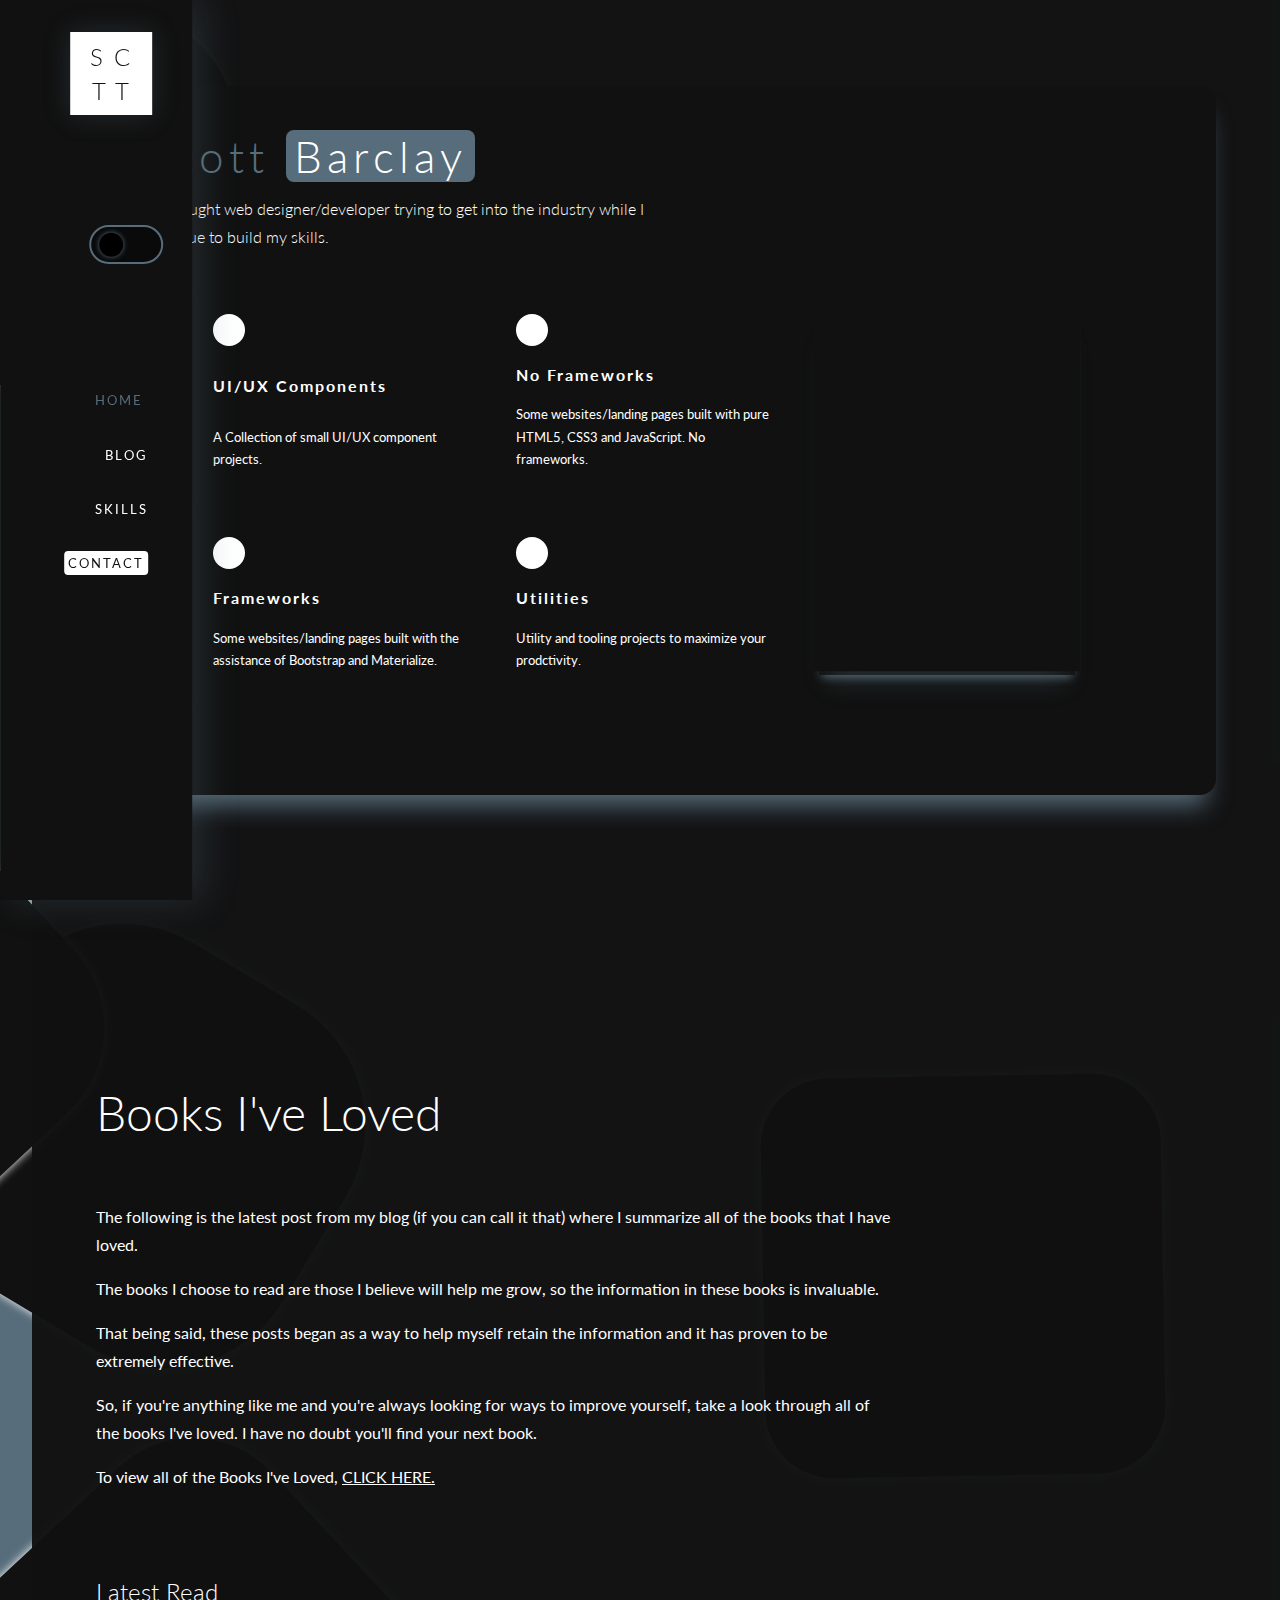
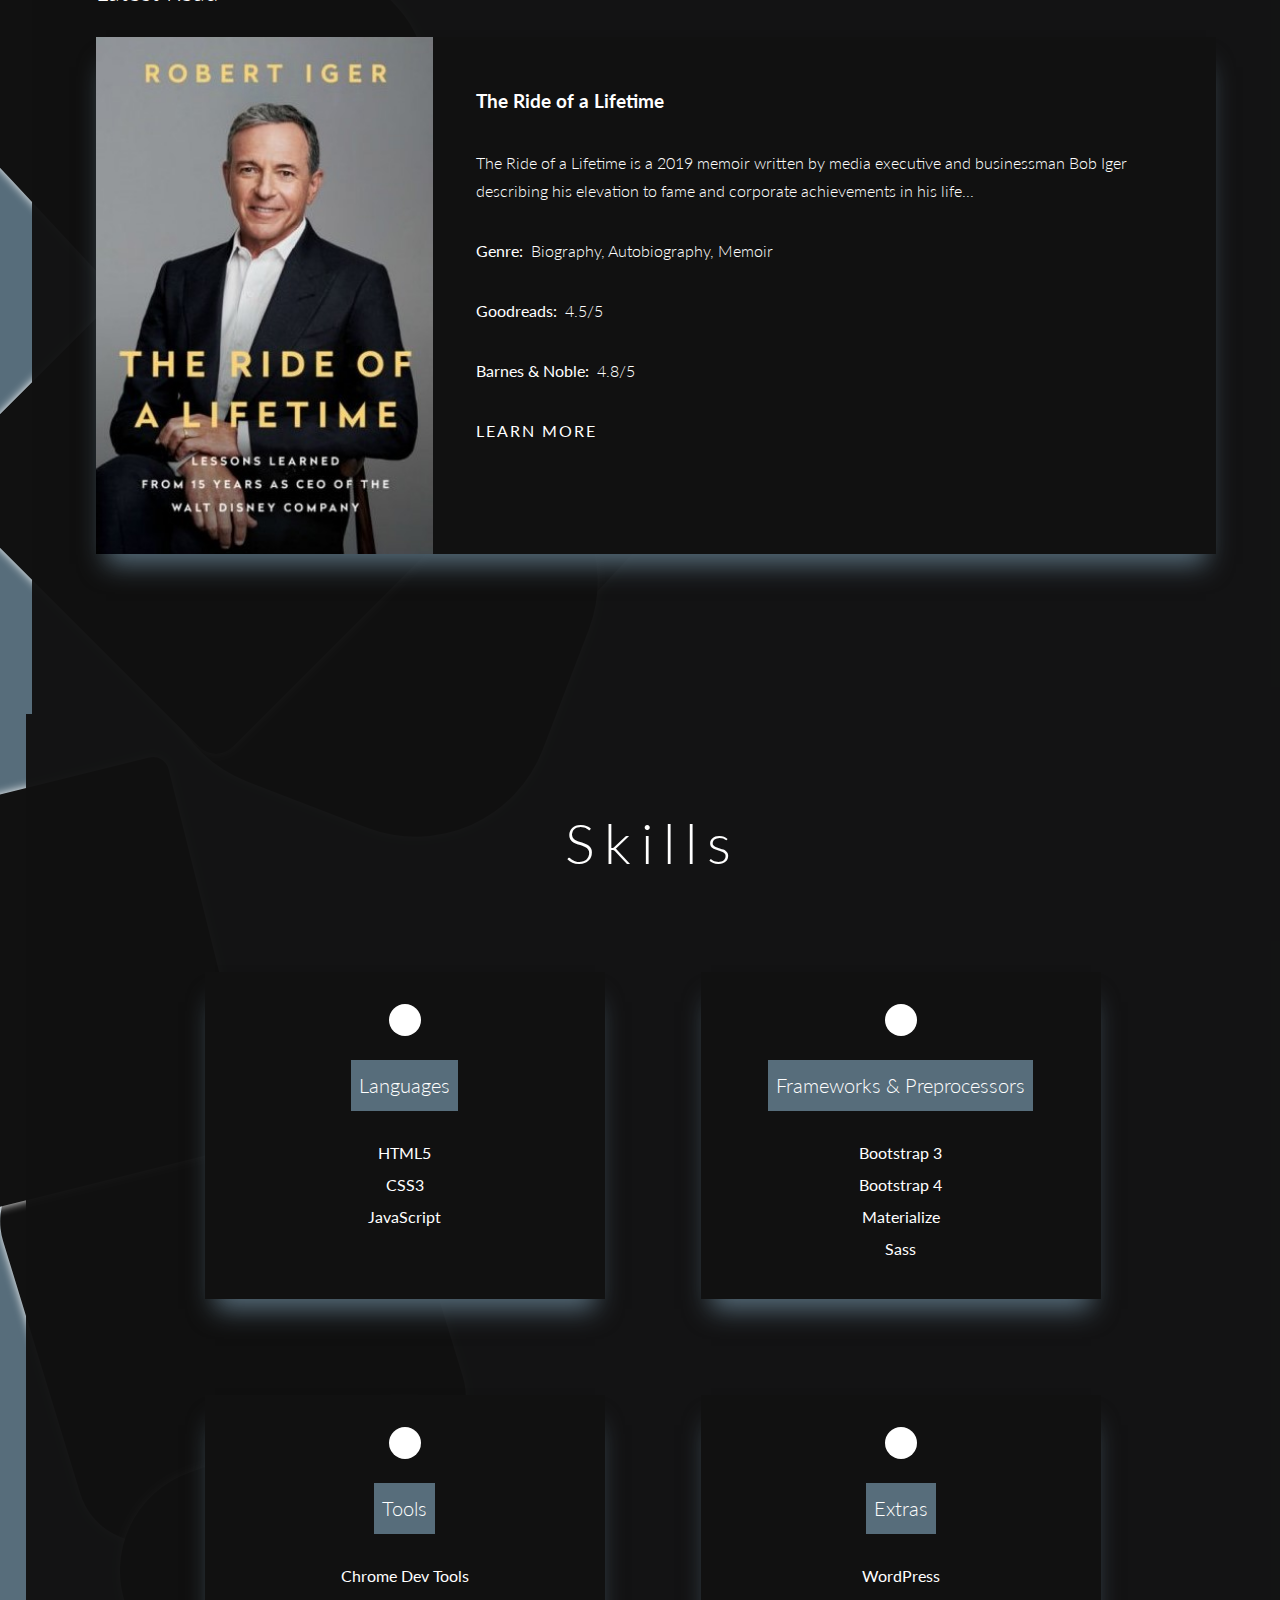
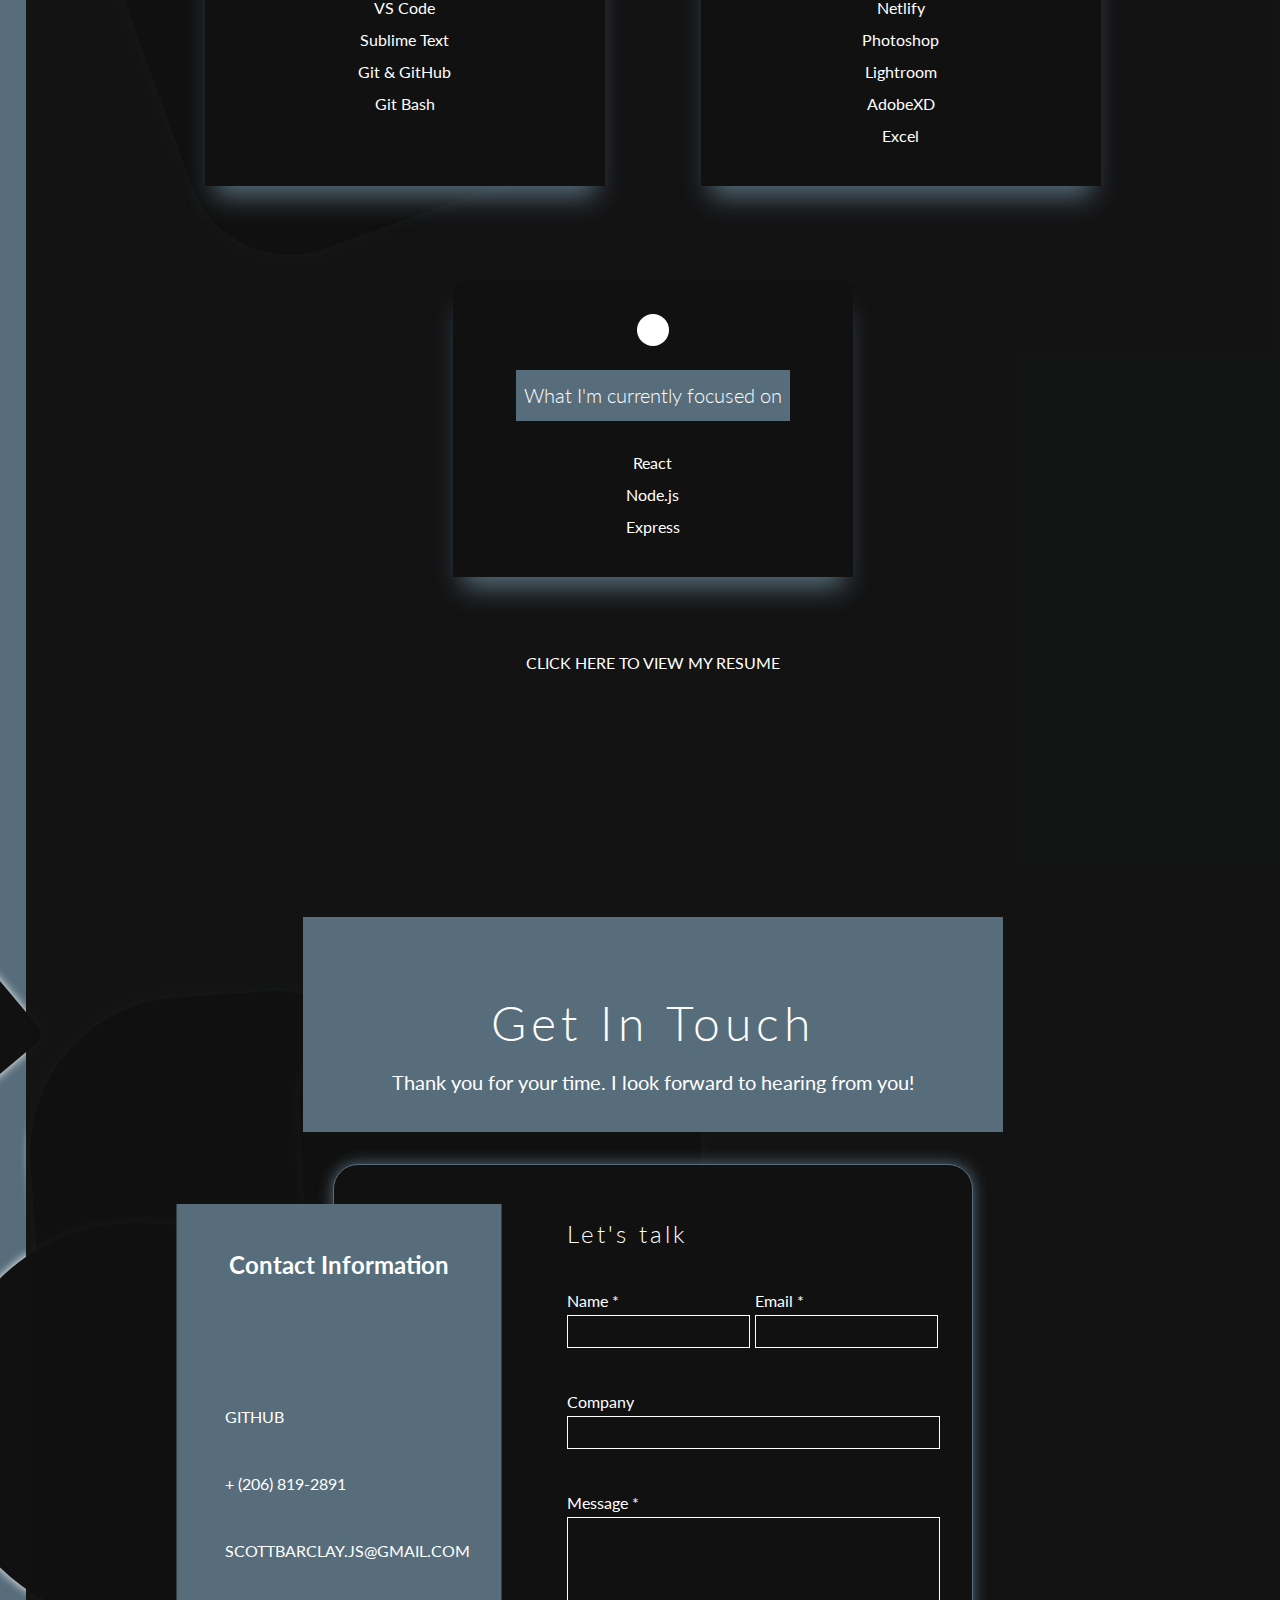
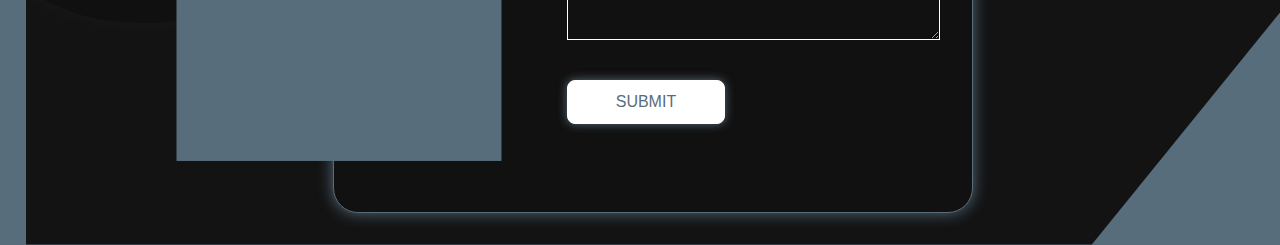
==== commit b0f40385: "updated project categories" ====
--- a/index.html
+++ b/index.html
@@ -132,19 +132,19 @@
 							</p>
 						</div>
 						<div class="card">
-							<i class="fas fa-laptop"></i>
-							<h4>Websites</h4>
+							<i class="fas fa-code"></i>
+							<h4>No Frameworks</h4>
 							<p>
-								Some landing pages and multi-page website
-								projects.
+								Some websites/landing pages built with pure
+								HTML5, CSS3 and JavaScript. No frameworks.
 							</p>
 						</div>
 						<div class="card">
-							<i class="fas fa-dice"></i>
-							<h4>Games</h4>
+							<i class="fas fa-shapes"></i>
+							<h4>Frameworks</h4>
 							<p>
-								Simple gaming projects to pass the time when you
-								should be working.
+								Some websites/landing pages built with the
+								assistance of Bootstrap and Materialize.
 							</p>
 						</div>
 						<div class="card">
@@ -237,8 +237,8 @@
 							<a href="#">Coming Soon</a>
 							<i class="far fa-clock"></i>
 						</div>
-						<div class="project-category games">
-							<h4>Gaming Projects Coming Soon!</h4>
+						<div class="project-category frameworks">
+							<h4>Framework Projects Coming Soon!</h4>
 							<i class="far fa-clock"></i>
 						</div>
 						<div class="project-category utilities">
--- a/css/style.css
+++ b/css/style.css
@@ -1 +1 @@
-*{margin:0;padding:0;box-sizing:border-box}html{scroll-behavior:smooth;overflow-x:hidden !important}body{font-family:'Lato', sans-serif;font-size:16px;line-height:1.75;color:#333;overflow-x:hidden !important;max-width:100vw !important;background-color:#576d7b}body .background-circle{position:absolute;height:400px;width:400px;padding:200px;background-color:#111;border-radius:50%;z-index:-99999;box-shadow:0 0 10px #fff}.btn:hover{cursor:pointer}.btn:focus{outline:transparent}a{color:#fff;text-decoration:none;text-transform:uppercase}input,textarea{outline:transparent}@media screen and (max-width: 1150px){nav.nav{padding:2rem 2rem 2rem 0;left:0;height:20vh;width:100vw;display:flex;flex-direction:row;justify-content:space-between;align-items:center;box-shadow:0 0 25px #576d7b}nav.nav .toggle-container{display:block;top:50%;left:50%;transform:translate(-50%, -50%)}nav.nav ul.nav-links{display:flex;flex-direction:row}nav.nav ul.nav-links li{margin:0 1rem}nav.nav ul.nav-links li:hover{transform:translateX(0);transform:scale(1.1)}nav.nav .nav-bottom{display:none}header.header{margin-top:15vh !important;padding-top:5rem}header.header .toggle-container{display:none}header.header h4{font-size:1rem}header.header i{font-size:2.5rem}header.header .header-container{margin:3rem 1.5rem}header.header .header-main{flex-direction:column;align-items:center}header.header .header-main .header-main-cards{width:100%}header.header .header-main .header-main-cards .card{width:25%;min-width:12rem;text-align:center;align-items:center}header.header .header-main .header-card-list{width:50%;margin:2.5rem 1rem 1rem 1rem}header.header .header-main .header-card-list .list-overlay .overlay-content{display:block;color:#fff;position:absolute;top:50%;left:50%;transform:translate(-50%, -50%)}header.header .header-main .header-card-list .list-overlay .overlay-content.light{color:#576d7b}header.header .header-main .header-card-list .list-overlay .overlay-content i{font-size:2rem}header.header .header-main .header-card-list .list-overlay .overlay-content i.moveUp{transform:translateY(-15px) scale(1.1);text-shadow:0 15px 10px #576d7b;transition:all 1s}header.header .header-main .header-card-list .list-overlay .overlay-content i.moveDown{transform:translateY(0) scale(1);text-shadow:none;transition:all 1s}header.header .header-main .header-card-list .list-overlay.hideOverlay .overlay-content{opacity:0;transition:all 0.5s}header.header .header-main .header-card-list .project-category a{opacity:1;padding:0.25rem 0;z-index:2;font-size:0.8rem;font-weight:400;background-color:rgba(0,0,0,0.301);color:#fff;width:100px}header.header .header-main .header-card-list .project-category a:nth-of-type(1){border-radius:5px 5px 0 0}header.header .header-main .header-card-list .project-category a:nth-of-type(odd){transform:translate(0, 0)}header.header .header-main .header-card-list .project-category a:nth-of-type(even){transform:translateY(87%)}header.header .header-main .header-card-list div.project-category.utilities i:nth-of-type(1){display:block;position:absolute;top:40%}header.header .header-main .header-card-list div.project-category.utilities i:nth-of-type(2){display:block;position:absolute;top:75%}header.header .header-main .header-card-list div.project-category.websites i:nth-of-type(1){display:block;position:absolute;top:75%}header.header .header-main .header-card-list div.project-category img{width:70%;margin:auto}header.header .header-main .header-card-list div.project-category img:nth-of-type(1),header.header .header-main .header-card-list div.project-category img:nth-of-type(2),header.header .header-main .header-card-list div.project-category img:nth-of-type(3){border-radius:0}header.header .header-main .header-card-list div.project-category img:nth-of-type(1)+a{border-radius:0.5rem 0 0 0}header.header .header-main .header-card-list div.project-category img:nth-of-type(1)+a+a{border-radius:0 0.5rem 0 0}header.header .header-main .header-card-list div.project-category a{font-size:0.6rem}header.header .header-main .header-card-list div.project-category a:nth-of-type(odd){transform:translate(0, 0);background-color:rgba(0,0,0,0.596);box-shadow:0 2px 10px #576d7b;padding:5vh 0 0 0;width:15%;height:33.3333%}header.header .header-main .header-card-list div.project-category a:nth-of-type(even){transform:translateX(567%) translateY(-50%);background-color:rgba(0,0,0,0.596);box-shadow:0 2px 10px #576d7b;padding:5vh 0 0 0;width:15%;height:33.33333%}header.header .header-main .header-card-list div.project-category h4{position:absolute;top:25%;left:50%;transform:translateX(-50%)}header.header .header-main .header-card-list div.project-category i{display:block;position:absolute;top:60%;left:50%;font-size:3rem;transform:translateX(-50%)}section.contact{clip-path:polygon(0 0, 100% 0, 100% 80%, 80% 100%, 0 100%)}section.contact .contact-info{display:none}section.contact .contact-info a{font-size:0.8rem}section.contact .contact-intro{width:100vw}section.contact .contact-intro p{margin:auto}section.contact form{width:75vw;transform:translateX(0)}section.contact form .form-content{width:100%}footer.footer{display:block;color:#fff;font-weight:400;font-size:0.8rem;position:relative;background-color:#111;box-shadow:0 0 25px #576d7b}footer.footer.light{background-color:#576d7b}footer.footer .footer-content{display:flex;justify-content:space-between;margin:0 2rem;padding:1.5rem 0}footer.footer .footer-content .footer-left{display:flex}footer.footer .footer-content .footer-left i{margin-left:2rem}footer.footer .footer-content .footer-left p:nth-of-type(2){margin-left:2rem}footer.footer i{color:#fff;padding-top:0rem;margin:0 0.5rem;font-size:1rem}header.header,section.blog,section.skills,section.contact{margin-left:0 !important}}@media screen and (max-width: 415px){div.mobile-menu-links{display:block;position:fixed;width:100%}div.mobile-menu-links.showMenu{opacity:1;z-index:999998;transition:all 0.7s}div.mobile-menu-links.hideMenu{opacity:0;z-index:-1;transition:all 0.7s}div.mobile-menu-links .nav-links{position:absolute;display:flex;flex-direction:column;top:15vh;left:50%;background-color:#111;box-shadow:0 2px 15px #576d7b;width:100vw;transform:translateX(-50%);align-items:center;z-index:999999;text-align:center;border-radius:0 0 10px 10px}div.mobile-menu-links .nav-links.light{background-color:#fff}div.mobile-menu-links .nav-links.light li a{color:#576d7b}div.mobile-menu-links .nav-links li{align-self:center}div.mobile-menu-links .nav-links li a{color:#fff;background-color:transparent}div.mobile-menu-links .nav-links .blog{background-color:transparent}nav.nav{padding:0;height:15vh}nav.nav.light{color:#576d7b}nav.nav .nav-name{height:100%;width:25vw;background-color:#576d7b;box-shadow:none}nav.nav .nav-name .name{font-size:1.75rem;color:#fff;box-shadow:none;padding:2vh 0 0 0}nav.nav .mobile-menu{display:block}nav.nav .mobile-menu .hamburger.showMenu{opacity:0;transform:rotate(-360deg);z-index:-1;transition:all 0.7s}nav.nav .mobile-menu .hamburger.hideMenu{opacity:1;z-index:1;transition:all 0.7s}nav.nav .mobile-menu .close.showMenu{opacity:1;transform:rotate(-360deg);z-index:1;transition:all 0.7s}nav.nav .mobile-menu .close.hideMenu{opacity:0;z-index:-1;transition:all 0.7s}nav.nav .nav-top{height:100%}nav.nav .nav-top .nav-name{height:100%}nav.nav .nav-middle{padding-right:1rem}nav.nav .nav-middle .nav-links{display:none}nav.nav ul.nav-links li{margin:0.4rem;letter-spacing:0}header.header{padding-top:2rem}header.header .toggle-container{display:block;top:1.5%;right:50%;transform:translate(50%, 0)}header.header .toggle-container .toggle i{font-size:1rem}header.header .header-container{margin:3rem 0.5rem;padding:1rem 0.5rem 5rem 0.5rem}header.header .header-container .header-head{text-align:center}header.header .header-container .header-main .header-main-cards{margin:0}header.header .header-container .header-main .header-main-cards .card{margin-right:0;width:100%}header.header .header-container .header-card-list{margin:0;margin-top:1.5rem;padding:1rem;width:90%}header.header .header-head h5{padding-top:1rem}header.header .header-main #mobile-instructions{display:block;margin-bottom:0.5rem;color:#fff}header.header .header-main #mobile-instructions.light{color:#111}header.header .header-main .header-card-list{padding:0}section.blog h1{text-align:center}section.blog .blog-content .latest-read .book{flex-direction:column}section.blog .blog-content .latest-read .book .book-image{text-align:center}section.blog .blog-content .latest-read .book .book-image img{max-width:100%}section.skills{padding:5rem 1rem 15rem 1rem}section.skills .skill-categories .skill-category-card{width:95vw;margin:3rem 0.5rem}section.contact .contact-intro h1{font-size:1.75rem}section.contact .contact-intro p{font-size:1rem;width:90vw}section.contact .form{width:95vw}section.contact .form .name-email{flex-direction:column}section.contact .form .name-email div.name{margin-bottom:2.5rem}section.contact .form .name-email div.name input{width:100%}section.contact .form .name-email div.email{margin-left:0}section.contact .form .name-email div.email input{width:100%}footer.footer .footer-content{margin:0 1rem}footer.footer .footer-content .footer-left{flex-direction:column}footer.footer .footer-content .footer-left a{font-size:0.75rem}footer.footer .footer-content .footer-left p{font-size:0.75rem}footer.footer .footer-content .footer-left i{margin-left:0}footer.footer .footer-content .footer-right{align-self:center;margin:0.5rem 0}}@media screen and (min-width: 2000px){nav.nav{padding-right:4rem}nav.nav.navHover{transform:translateX(11vw);transition:all 0.6s}nav.nav .nav-name .name{font-size:2rem}nav.nav .nav-links li{font-size:1.1rem;margin:1.5rem 0}nav.nav .nav-icons a{font-size:2rem}header.header .header-container{max-width:75vw}header.header .header-container .header-head{max-width:25vw;margin-bottom:7%}header.header .header-container .header-head h1{font-size:3.5rem;margin-bottom:1rem}header.header .header-container .header-head h5{font-size:1.25rem}header.header .header-main .header-main-cards .card{width:45%;margin:0 2rem 3rem 0}header.header .header-main .header-main-cards .card h4{font-size:1.5rem}header.header .header-main .header-main-cards .card p{padding-top:1rem;font-size:1rem}header.header .header-main .header-main-cards .card i{font-size:2rem;padding:1.5rem}header.header .header-main .header-card-list{width:22%;height:40vh;margin:0}header.header .header-main .header-card-list .project-category a{padding:7.9% 0}section.contact{height:100vh}section.contact .contact-intro{padding:4rem 0;margin-bottom:2rem}section.contact .contact-intro h1{font-size:3.5rem}section.contact .contact-info{height:50%;top:50%}section.contact .contact-info .contact-icons{justify-content:center}section.contact form{padding:3.5rem 5rem;width:45vw}section.contact form .form-content{width:80%}section.contact form .form-content .form-content-header{padding:2rem 2rem 2rem 0}section.contact form .form-content .form-content-header h2{font-size:2.75rem}section.contact form .form-content .name-email{margin-bottom:3rem}section.contact form .form-content .name-email .name input,section.contact form .form-content .name-email .email input{padding:1rem}section.contact form .form-content .company{margin-bottom:3rem}section.contact form .form-content .company input{padding:1rem}section.contact form .form-content .message{margin-bottom:3rem}section.contact form .form-content .message textarea{padding:1rem}}@keyframes navPageLoad{0%{transform:translateX(0vw)}15%{transform:translateX(12.75vw)}30%{transform:translateX(12.75vw)}100%{transform:translateX(0vw)}}.mobile-menu-links{display:none}.nav{height:100vh;width:15vw;display:flex;flex-direction:column;justify-content:space-between;align-items:flex-end;padding:2rem 2.5rem 1rem 1rem;box-shadow:10px 0 35px rgba(87,109,123,0.29);color:#fff;background-color:#111;position:fixed;overflow-x:hidden;overflow-y:hidden;top:0;left:-12.75vw;z-index:10 !important}.nav .mobile-menu{display:none;position:absolute;top:35%;right:15%;text-align:center}.nav .mobile-menu i{position:absolute;font-size:2rem}.nav .toggle-container{display:absolute;top:25%;right:15%}.nav.light{background-color:#fff;color:#111}.nav.light .nav-name{background-color:#576d7b}.nav.light .nav-name .name{color:#fff}.nav.light .nav-links li{color:#111;background-color:transparent}.nav.light .nav-links li a{color:#111;background-color:transparent}.nav.light .nav-links li:last-of-type a{color:#fff;background-color:#576d7b}.nav.light .nav-icons a{color:#576d7b}.nav.navHover{transform:translateX(12.75vw);transition:all 0.6s}.nav.navBlur{transform:translateX(0vw);transition:all 0.6s}.nav-name{background-color:#fff}.nav-name .name{color:#111;padding:0.5rem 1.25rem;letter-spacing:2px;line-height:1.4;text-align:center;text-transform:uppercase;font-weight:300;font-size:1.5rem;box-shadow:0 0 25px rgba(87,109,123,0.29)}.nav-links{display:flex;flex-direction:column;list-style:none}.nav-links li{margin:0.75rem 0;font-size:0.8rem;letter-spacing:2px;text-align:right;align-self:flex-end;border-bottom:none;color:#fff;padding:0.25rem}.nav-links li:last-of-type a{color:#111;background-color:#fff;padding:0.25rem;border-radius:0.25rem}.nav-links li:hover{transform:translateX(-5px);transition:all 0.7s}.nav-links li.active{transform:translateX(-5px)}.nav-links li.active a{color:#576d7b}.nav-bottom{display:flex;flex-direction:column;align-items:flex-end;text-align:right}.nav-message{margin-bottom:2rem;max-width:150px}.nav-icons a{max-width:150px;margin:0.5rem;font-size:1.25rem}.nav-icons a:hover{color:#576d7b;opacity:0.8;transform:translateY(-5px)}.header{margin-left:2rem;overflow-x:hidden;overflow-y:hidden;position:relative;padding:9.5vh 0 4vh 0;display:flex;justify-content:center;align-items:center;z-index:9;background:rgba(17,17,17,0.97)}.header.light{background-color:rgba(250,250,250,0.95)}.header.light .header-container{background-color:#fff}.header.light .header-container .header-head h1{color:#111}.header.light .header-container .header-head h1 span{color:#fff}.header.light .header-container .header-head h5{color:#111}.header.light .header-container .header-main .header-main-cards .card{background-color:#fff;color:#111}.header.light .header-container .header-main .header-main-cards .card:hover{color:#fff;background-color:#576d7b}.header.light .header-container .header-main .header-main-cards .card:hover h4{color:#fff}.header.light .header-container .header-main .header-main-cards .card:hover i{background-color:#fff;color:#576d7b}.header.light .header-container .header-main .header-main-cards .card.choose{background-color:#576d7b;color:#fff}.header.light .header-container .header-main .header-main-cards .card.choose h4{color:#fff}.header.light .header-container .header-main .header-main-cards .card i{background-color:#576d7b;color:#fff}.header.light .header-container .header-main .header-main-cards .card i.choose{background-color:#fff;color:#576d7b}.header.light .header-container .header-main .header-main-cards .card h4{color:#111}.header.light .header-container .header-main .header-card-list .list-overlay{background:#fff;box-shadow:0 25px 35px -15px rgba(87,109,123,0.29)}.header.light .header-container .header-main .header-card-list .project-category h4{color:#111}.header.light .header-container .header-main .header-card-list .project-category i{color:#111}.header .background-circle{position:absolute;height:400px;width:400px;padding:200px;background-color:#111;border-radius:50%;z-index:-1}.header-container{display:flex;flex-direction:column;padding:2rem 3rem 5rem 3rem;background-color:#111;border-radius:1rem;box-shadow:0 20px 25px -10px #576d7b;max-width:70rem;margin:0rem auto;z-index:9}.header-container .header-head{max-width:33rem;margin-bottom:2.5rem}.header-container .header-head h1{font-size:2.75rem;font-weight:300;letter-spacing:5px;color:#576d7b}.header-container .header-head h1 span{color:#fff;background-color:#576d7b;border-radius:0.5rem;padding:0 0.5rem}.header-container .header-head h5{font-size:1rem;font-weight:300;color:#fff}.header-container .header-main{display:flex;justify-content:center}.header-container .header-main #mobile-instructions{display:none}.header-container .header-main .header-main-cards{display:flex;justify-content:center;flex-wrap:wrap;margin-right:1rem;width:60%}.header-container .header-main .header-main-cards .card{width:48%;padding:1.25rem 1.25rem 2rem 1.25rem;display:flex;flex-direction:column;justify-content:space-between;align-items:flex-start;border-radius:0.5rem;margin-right:0.5rem;margin-bottom:0.5rem;background-color:#111;color:#fff}.header-container .header-main .header-main-cards .card:hover{color:#111;cursor:pointer;background-color:#fff;transition:all 0.6s}.header-container .header-main .header-main-cards .card:hover h4{color:#111}.header-container .header-main .header-main-cards .card:hover i{background-color:#576d7b;color:#fff;transition:all 0.6s}.header-container .header-main .header-main-cards .card.choose{background-color:#576d7b;color:#fff}.header-container .header-main .header-main-cards .card i{padding:1rem;font-size:1.2rem;background-color:#fff;color:#576d7b;border-radius:50%}.header-container .header-main .header-main-cards .card i.choose{background-color:#fff;color:#111}.header-container .header-main .header-main-cards .card *{margin:0.2rem 0}.header-container .header-main .header-main-cards .card h4{letter-spacing:2px;color:#fff}.header-container .header-main .header-main-cards .card p{font-size:0.8rem}.header-container .header-main .header-card-list{height:23rem;border:none;border-radius:1rem 1rem 0 0;width:25%;padding:0rem;box-shadow:0 5px 10px -3px #576d7b;text-align:center;position:relative;margin:1rem 3rem 2.5rem 0}.header-container .header-main .header-card-list .list-overlay{position:absolute;top:0;left:0;width:104%;height:100%;padding:50%;transform:translate(-2%, -1%);background:#111;background-size:cover;border-radius:1rem 1rem 0 0;z-index:8;box-shadow:0 25px 25px -15px rgba(87,109,123,0.29);border:none}.header-container .header-main .header-card-list .list-overlay .overlay-content{display:none}.header-container .header-main .header-card-list .list-overlay.hideOverlay{height:0px;padding:0 50%;transition:all 1s}.header-container .header-main .header-card-list .list-overlay.showOverlay{height:100%;padding:50%;transition:all 1s}.header-container .header-main .header-card-list .project-category{height:100%;display:none;flex-direction:column;justify-content:center;position:relative;font-weight:100}.header-container .header-main .header-card-list .project-category.utilities i{display:none}.header-container .header-main .header-card-list .project-category.websites i{display:none}.header-container .header-main .header-card-list .project-category.games h4{max-width:15rem;margin:0 auto}.header-container .header-main .header-card-list .project-category h4{font-weight:300;color:#fff;font-size:1.5rem}.header-container .header-main .header-card-list .project-category i{font-weight:100;font-size:4rem;color:#fff}.header-container .header-main .header-card-list .project-category i:hover{transform:rotate(1800deg);transition:all 5s}.header-container .header-main .header-card-list .project-category img{opacity:0.8;height:33.333333%;margin:0;border-radius:0.5rem 0.5rem 0 0}.header-container .header-main .header-card-list .project-category img:nth-of-type(1){border-radius:0.5rem 0.5rem 0 0}.header-container .header-main .header-card-list .project-category img:nth-of-type(1)+a{top:0}.header-container .header-main .header-card-list .project-category img:nth-of-type(1)+a+a{top:16.66666%}.header-container .header-main .header-card-list .project-category img:nth-of-type(2){border-radius:0}.header-container .header-main .header-card-list .project-category img:nth-of-type(2)+a{top:33.333333%}.header-container .header-main .header-card-list .project-category img:nth-of-type(2)+a+a{top:49.99999%}.header-container .header-main .header-card-list .project-category img:nth-of-type(3){border-radius:0}.header-container .header-main .header-card-list .project-category img:nth-of-type(3)+a{top:66.666666%}.header-container .header-main .header-card-list .project-category img:nth-of-type(3)+a+a{top:83.33333%}.header-container .header-main .header-card-list .project-category img:hover{cursor:pointer;opacity:1;transition:all 0.6s}.header-container .header-main .header-card-list .project-category img.chosenProject+a,.header-container .header-main .header-card-list .project-category img.chosenProject+a+a{z-index:1;opacity:0.7;transition:all 0.6}.header-container .header-main .header-card-list .project-category img.chosenProject+a:hover,.header-container .header-main .header-card-list .project-category img.chosenProject+a+a:hover{opacity:1}.header-container .header-main .header-card-list .project-category img.chosenProject+a+a{color:#576d7b;background-color:rgba(255,255,255,0.901)}.header-container .header-main .header-card-list .project-category a{opacity:0;width:100%;background-color:rgba(17,17,17,0.701);color:#fff;position:absolute;margin:0;padding:6.5% 0;z-index:-1;left:0}.project-category *{margin:0.5rem 0}.toggle-container{position:absolute}.toggle-container .toggle{height:35px;width:70px;padding:17.5px 35px;background-color:rgba(0,0,0,0.377);border:2px solid #576d7b;border-radius:35px;position:relative;z-index:9}.toggle-container .toggle:hover{cursor:pointer}.toggle-container .toggle.light{background-color:#f0f0f0;border:2px solid #576d7b}.toggle-container .toggle .fa-sun{position:absolute;top:50%;left:33.3333%;transform:translate(-70%, -50%);color:#576d7b}.toggle-container .toggle .fa-moon{position:absolute;top:50%;right:33.3333%;transform:translate(70%, -50%);color:#576d7b}.toggle-container .toggle .toggle-overlay{height:70%;width:35%;position:absolute;top:50%;left:11%;transform:translateY(-50%);border-radius:50%}.toggle-container .toggle.light .toggle-overlay{background-color:#f0f0f0;box-shadow:0 0 5px #576d7b;transition:all 0.7s;animation:light 0.7s forwards}.toggle-container .toggle.dark .toggle-overlay{background-color:black;box-shadow:0 0 5px #576d7b;transition:all 0.7s;animation:dark 0.7s forwards}@keyframes light{0%{transform:translate(0, -50%)}20%{transform:translate(-3px, -50%)}80%{transform:translate(32px, -50%)}100%{transform:translate(29px, -50%)}}@keyframes dark{0%{transform:translate(29px, -50%)}20%{transform:translate(32px, -50%)}80%{transform:translate(-2px, -50%)}100%{transform:translate(0, -50%)}}.blog{margin-left:2rem;padding:15rem 0 10rem 0;overflow-x:hidden;overflow-y:hidden;position:relative;background:rgba(17,17,17,0.97)}.blog.light{background-color:rgba(250,250,250,0.95)}.blog.light h1,.blog.light p,.blog.light h2{color:#111}.blog.light .blog-content .latest-read{background-color:#fff;color:#111}.blog.light .blog-content .latest-read .book .book-info a{color:#111}.blog h1{margin-bottom:3rem;font-size:3rem;color:#fff;font-weight:300}.blog p{margin-bottom:1rem;max-width:50rem;color:#fff}.blog p a{color:#fff;text-decoration:underline}.blog h2{color:#fff;font-weight:300;margin-bottom:1.5rem;margin-top:5rem}.blog .blog-content{width:70rem;max-width:95vw;margin:auto}.blog .blog-content .latest-read{background-color:#111;color:#fff;box-shadow:0 20px 25px -10px #576d7b}.blog .blog-content .latest-read .book{display:flex}.blog .blog-content .latest-read .book .book-image img{height:100%}.blog .blog-content .latest-read .book .book-info{padding:3rem}.blog .blog-content .latest-read .book .book-info h3{margin-bottom:2rem}.blog .blog-content .latest-read .book .book-info p{margin-bottom:2rem;font-weight:300}.blog .blog-content .latest-read .book .book-info p span{font-weight:400;margin-right:0.25rem}.blog .blog-content .latest-read .book .book-info a{color:#fff;letter-spacing:2px}.blog .blog-content .latest-read .book .book-info a i{margin-left:1rem}.blog .blog-content .latest-read .book .book-info a:hover{color:#576d7b;transition:all 0.4s}.skills{position:relative;margin-left:2vw;padding:5rem 5rem 15rem 5rem;display:flex;flex-direction:column;justify-content:center;align-items:center;overflow-x:hidden;background:rgba(17,17,17,0.97)}.skills.light{background:rgba(250,250,250,0.95)}.skills.light h1{color:#111}.skills.light .skill-categories .skill-category-card{background-color:#fff}.skills.light .skill-categories .skill-category-card i{background-color:#576d7b;color:#fff}.skills.light .skill-categories .skill-category-card ul{color:#111}.skills.light a{color:#111}.skills h1{font-size:3.5rem;font-weight:300;letter-spacing:10px;margin-bottom:2rem;color:#fff}.skills .skill-categories{display:flex;justify-content:center;flex-wrap:wrap;width:100%;margin-bottom:1.5rem}.skills .skill-categories .skill-category-card{display:flex;flex-direction:column;align-items:center;width:25rem;margin:3rem;padding:2rem;text-align:center;color:#fff;background-color:#111;box-shadow:0 20px 25px -10px #576d7b}.skills .skill-categories .skill-category-card i{padding:1rem;border-radius:50%;background-color:#fff;color:#576d7b;font-size:3rem;margin-bottom:1.5rem}.skills .skill-categories .skill-category-card h3{font-size:1.25rem;font-weight:300;margin-bottom:1.5rem;padding:0.5rem;background-color:#576d7b}.skills .skill-categories .skill-category-card ul{list-style:none}.skills .skill-categories .skill-category-card ul li{margin:0.25rem 0}.contact{margin-left:2vw;position:relative;text-align:center;color:#fff;background:rgba(17,17,17,0.97);display:flex;flex-direction:column;justify-content:center;align-items:center;overflow:hidden;clip-path:polygon(0 -1%, 100% -1%, 100% 75%, 85% 100%, 0 100%)}.contact.light{background:rgba(250,250,250,0.95)}.contact.light form{color:#111;background-color:#fff}.contact.light form .form-content .name-email .name input,.contact.light form .form-content .name-email .email input{color:#111;border:1px solid #111}.contact.light form .form-content .company input{color:#111;border:1px solid #111}.contact.light form .form-content .message textarea{color:#111;border:1px solid #111}.contact.light form .form-content .submit button{background-color:#576d7b;color:#fff}.contact.light form .form-content .submit button:hover{background-color:rgba(87,109,123,0.29);color:#576d7b;border:1px solid #fff}.contact .contact-intro{padding:4rem 0 2rem 0;background-color:#576d7b;color:#fff}.contact .contact-intro h1{font-weight:300;font-size:3rem;letter-spacing:5px}.contact .contact-intro p{width:700px;font-size:1.25rem}.contact .contact-info{padding:2.5rem 2rem;position:absolute;top:49%;left:25%;transform:translate(-50%, -30%);background-color:#576d7b;color:#fff;z-index:8;display:flex;flex-direction:column;justify-content:space-between;height:60%;font-size:1rem}.contact .contact-info .contact-links{display:flex;flex-direction:column;align-items:flex-start}.contact .contact-info .contact-links a{margin:1rem 0;color:#fff}.contact .contact-info .contact-links i{font-size:1.25rem;margin-right:1rem;color:#fff}.contact .contact-info .contact-icons{display:flex;justify-content:flex-start}.contact .contact-info .contact-icons i{font-size:1.5rem;margin-right:2rem;color:#fff}.contact form{display:flex;flex-direction:column;justify-content:center;align-items:center;margin:2rem auto;padding:3rem 2rem;border:1px solid #576d7b;border-radius:25px;box-shadow:0 0 30px rgba(87,109,123,0.29);z-index:7;color:#fff;background-color:#111;width:50vw;box-shadow:0 0 15px #576d7b}.contact form .form-content{padding:0 0 2.5rem 0;width:65%;margin-left:auto}.contact form .form-content .form-content-header{display:flex;justify-content:space-between;padding:0 2rem 2rem 0}.contact form .form-content .form-content-header h2{font-weight:300;letter-spacing:3px}.contact form .form-content .form-content-header i{font-size:1.5rem;text-shadow:-15px 10px 3px #576d7b}.contact form .form-content .name-email{display:flex;justify-content:space-between;margin-bottom:2.5rem}.contact form .form-content .name-email .name,.contact form .form-content .name-email .email{display:flex;flex-direction:column;align-items:flex-start;width:100%}.contact form .form-content .name-email .name input,.contact form .form-content .name-email .email input{width:99%;padding:0.5rem 1rem;color:#fff;background-color:transparent;border:1px solid #fff}.contact form .form-content .name-email .email{margin-left:1%}.contact form .form-content .company{display:flex;flex-direction:column;align-items:flex-start;margin-bottom:2.5rem;width:100%}.contact form .form-content .company input{width:100%;padding:0.5rem 1rem;color:#fff;background-color:transparent;border:1px solid #fff}.contact form .form-content .message{display:flex;flex-direction:column;align-items:flex-start;margin-bottom:2.5rem;width:100%}.contact form .form-content .message textarea{width:100%;padding:0.5rem 1rem;color:#fff;background-color:transparent;border:1px solid #fff}.contact form .form-content .submit{width:50%;text-align:left}.contact form .form-content .submit button{padding:0.75rem 3rem;font-size:1rem;text-transform:uppercase;background-color:#fff;color:#576d7b;border:1px solid #fff;border-radius:0.5rem;box-shadow:0 0 10px #576d7b;text-align:start}.contact form .form-content .submit button:hover{cursor:pointer;background-color:rgba(87,109,123,0.29);color:#fff;border:1px solid #fff;transition:all 0.6s}.contact form.formHover{border-radius:0;transform:scale(1.025);transition:all 0.5s}.contact form.formBlur{border-radius:25px;transition:all 0.5s}#name.invalid,#email.invalid,#message.invalid{border:1px solid red}.footer{display:none}
+*{margin:0;padding:0;box-sizing:border-box}html{scroll-behavior:smooth;overflow-x:hidden !important}body{font-family:'Lato', sans-serif;font-size:16px;line-height:1.75;color:#333;overflow-x:hidden !important;max-width:100vw !important;background-color:#576d7b}body .background-circle{position:absolute;height:400px;width:400px;padding:200px;background-color:#111;border-radius:50%;z-index:-99999;box-shadow:0 0 10px #fff}.btn:hover{cursor:pointer}.btn:focus{outline:transparent}a{color:#fff;text-decoration:none;text-transform:uppercase}input,textarea{outline:transparent}@media screen and (max-width: 1150px){nav.nav{padding:2rem 2rem 2rem 0;left:0;height:20vh;width:100vw;display:flex;flex-direction:row;justify-content:space-between;align-items:center;box-shadow:0 0 25px #576d7b}nav.nav .toggle-container{display:block;top:50%;left:50%;transform:translate(-50%, -50%)}nav.nav ul.nav-links{display:flex;flex-direction:row}nav.nav ul.nav-links li{margin:0 1rem}nav.nav ul.nav-links li:hover{transform:translateX(0);transform:scale(1.1)}nav.nav .nav-bottom{display:none}header.header{margin-top:15vh !important;padding-top:5rem}header.header .toggle-container{display:none}header.header h4{font-size:1rem}header.header i{font-size:2.5rem}header.header .header-container{margin:3rem 1.5rem}header.header .header-main{flex-direction:column;align-items:center}header.header .header-main .header-main-cards{width:100%}header.header .header-main .header-main-cards .card{width:25%;min-width:12rem;text-align:center;align-items:center}header.header .header-main .header-card-list{width:50%;margin:2.5rem 1rem 1rem 1rem}header.header .header-main .header-card-list .list-overlay .overlay-content{display:block;color:#fff;position:absolute;top:50%;left:50%;transform:translate(-50%, -50%)}header.header .header-main .header-card-list .list-overlay .overlay-content.light{color:#576d7b}header.header .header-main .header-card-list .list-overlay .overlay-content i{font-size:2rem}header.header .header-main .header-card-list .list-overlay .overlay-content i.moveUp{transform:translateY(-15px) scale(1.1);text-shadow:0 15px 10px #576d7b;transition:all 1s}header.header .header-main .header-card-list .list-overlay .overlay-content i.moveDown{transform:translateY(0) scale(1);text-shadow:none;transition:all 1s}header.header .header-main .header-card-list .list-overlay.hideOverlay .overlay-content{opacity:0;transition:all 0.5s}header.header .header-main .header-card-list .project-category a{opacity:1;padding:0.25rem 0;z-index:2;font-size:0.8rem;font-weight:400;background-color:rgba(0,0,0,0.301);color:#fff;width:100px}header.header .header-main .header-card-list .project-category a:nth-of-type(1){border-radius:5px 5px 0 0}header.header .header-main .header-card-list .project-category a:nth-of-type(odd){transform:translate(0, 0)}header.header .header-main .header-card-list .project-category a:nth-of-type(even){transform:translateY(87%)}header.header .header-main .header-card-list div.project-category.utilities i:nth-of-type(1){display:block;position:absolute;top:40%}header.header .header-main .header-card-list div.project-category.utilities i:nth-of-type(2){display:block;position:absolute;top:75%}header.header .header-main .header-card-list div.project-category.websites i:nth-of-type(1){display:block;position:absolute;top:75%}header.header .header-main .header-card-list div.project-category img{width:70%;margin:auto}header.header .header-main .header-card-list div.project-category img:nth-of-type(1),header.header .header-main .header-card-list div.project-category img:nth-of-type(2),header.header .header-main .header-card-list div.project-category img:nth-of-type(3){border-radius:0}header.header .header-main .header-card-list div.project-category img:nth-of-type(1)+a{border-radius:0.5rem 0 0 0}header.header .header-main .header-card-list div.project-category img:nth-of-type(1)+a+a{border-radius:0 0.5rem 0 0}header.header .header-main .header-card-list div.project-category a{font-size:0.6rem}header.header .header-main .header-card-list div.project-category a:nth-of-type(odd){transform:translate(0, 0);background-color:rgba(0,0,0,0.596);box-shadow:0 2px 10px #576d7b;padding:5vh 0 0 0;width:15%;height:33.3333%}header.header .header-main .header-card-list div.project-category a:nth-of-type(even){transform:translateX(567%) translateY(-50%);background-color:rgba(0,0,0,0.596);box-shadow:0 2px 10px #576d7b;padding:5vh 0 0 0;width:15%;height:33.33333%}header.header .header-main .header-card-list div.project-category h4{position:absolute;top:25%;left:50%;transform:translateX(-50%)}header.header .header-main .header-card-list div.project-category i{display:block;position:absolute;top:60%;left:50%;font-size:3rem;transform:translateX(-50%)}section.contact{clip-path:polygon(0 0, 100% 0, 100% 80%, 80% 100%, 0 100%)}section.contact .contact-info{display:none}section.contact .contact-info a{font-size:0.8rem}section.contact .contact-intro{width:100vw}section.contact .contact-intro p{margin:auto}section.contact form{width:75vw;transform:translateX(0)}section.contact form .form-content{width:100%}footer.footer{display:block;color:#fff;font-weight:400;font-size:0.8rem;position:relative;background-color:#111;box-shadow:0 0 25px #576d7b}footer.footer.light{background-color:#576d7b}footer.footer .footer-content{display:flex;justify-content:space-between;margin:0 2rem;padding:1.5rem 0}footer.footer .footer-content .footer-left{display:flex}footer.footer .footer-content .footer-left i{margin-left:2rem}footer.footer .footer-content .footer-left p:nth-of-type(2){margin-left:2rem}footer.footer i{color:#fff;padding-top:0rem;margin:0 0.5rem;font-size:1rem}header.header,section.blog,section.skills,section.contact{margin-left:0 !important}}@media screen and (max-width: 415px){div.mobile-menu-links{display:block;position:fixed;width:100%}div.mobile-menu-links.showMenu{opacity:1;z-index:999998;transition:all 0.7s}div.mobile-menu-links.hideMenu{opacity:0;z-index:-1;transition:all 0.7s}div.mobile-menu-links .nav-links{position:absolute;display:flex;flex-direction:column;top:15vh;left:50%;background-color:#111;box-shadow:0 2px 15px #576d7b;width:100vw;transform:translateX(-50%);align-items:center;z-index:999999;text-align:center;border-radius:0 0 10px 10px}div.mobile-menu-links .nav-links.light{background-color:#fff}div.mobile-menu-links .nav-links.light li a{color:#576d7b}div.mobile-menu-links .nav-links li{align-self:center}div.mobile-menu-links .nav-links li a{color:#fff;background-color:transparent}div.mobile-menu-links .nav-links .blog{background-color:transparent}nav.nav{padding:0;height:15vh}nav.nav.light{color:#576d7b}nav.nav .nav-name{height:100%;width:25vw;background-color:#576d7b;box-shadow:none}nav.nav .nav-name .name{font-size:1.75rem;color:#fff;box-shadow:none;padding:2vh 0 0 0}nav.nav .mobile-menu{display:block}nav.nav .mobile-menu .hamburger.showMenu{opacity:0;transform:rotate(-360deg);z-index:-1;transition:all 0.7s}nav.nav .mobile-menu .hamburger.hideMenu{opacity:1;z-index:1;transition:all 0.7s}nav.nav .mobile-menu .close.showMenu{opacity:1;transform:rotate(-360deg);z-index:1;transition:all 0.7s}nav.nav .mobile-menu .close.hideMenu{opacity:0;z-index:-1;transition:all 0.7s}nav.nav .nav-top{height:100%}nav.nav .nav-top .nav-name{height:100%}nav.nav .nav-middle{padding-right:1rem}nav.nav .nav-middle .nav-links{display:none}nav.nav ul.nav-links li{margin:0.4rem;letter-spacing:0}header.header{padding-top:2rem}header.header .toggle-container{display:block;top:1.5%;right:50%;transform:translate(50%, 0)}header.header .toggle-container .toggle i{font-size:1rem}header.header .header-container{margin:3rem 0.5rem;padding:1rem 0.5rem 5rem 0.5rem}header.header .header-container .header-head{text-align:center}header.header .header-container .header-main .header-main-cards{margin:0}header.header .header-container .header-main .header-main-cards .card{margin-right:0;width:100%}header.header .header-container .header-card-list{margin:0;margin-top:1.5rem;padding:1rem;width:90%}header.header .header-head h5{padding-top:1rem}header.header .header-main #mobile-instructions{display:block;margin-bottom:0.5rem;color:#fff}header.header .header-main #mobile-instructions.light{color:#111}header.header .header-main .header-card-list{padding:0}section.blog h1{text-align:center}section.blog .blog-content .latest-read .book{flex-direction:column}section.blog .blog-content .latest-read .book .book-image{text-align:center}section.blog .blog-content .latest-read .book .book-image img{max-width:100%}section.skills{padding:5rem 1rem 15rem 1rem}section.skills .skill-categories .skill-category-card{width:95vw;margin:3rem 0.5rem}section.contact .contact-intro h1{font-size:1.75rem}section.contact .contact-intro p{font-size:1rem;width:90vw}section.contact .form{width:95vw}section.contact .form .name-email{flex-direction:column}section.contact .form .name-email div.name{margin-bottom:2.5rem}section.contact .form .name-email div.name input{width:100%}section.contact .form .name-email div.email{margin-left:0}section.contact .form .name-email div.email input{width:100%}footer.footer .footer-content{margin:0 1rem}footer.footer .footer-content .footer-left{flex-direction:column}footer.footer .footer-content .footer-left a{font-size:0.75rem}footer.footer .footer-content .footer-left p{font-size:0.75rem}footer.footer .footer-content .footer-left i{margin-left:0}footer.footer .footer-content .footer-right{align-self:center;margin:0.5rem 0}}@media screen and (min-width: 2000px){nav.nav{padding-right:4rem}nav.nav.navHover{transform:translateX(11vw);transition:all 0.6s}nav.nav .nav-name .name{font-size:2rem}nav.nav .nav-links li{font-size:1.1rem;margin:1.5rem 0}nav.nav .nav-icons a{font-size:2rem}header.header .header-container{max-width:75vw}header.header .header-container .header-head{max-width:25vw;margin-bottom:7%}header.header .header-container .header-head h1{font-size:3.5rem;margin-bottom:1rem}header.header .header-container .header-head h5{font-size:1.25rem}header.header .header-main .header-main-cards .card{width:45%;margin:0 2rem 3rem 0}header.header .header-main .header-main-cards .card h4{font-size:1.5rem}header.header .header-main .header-main-cards .card p{padding-top:1rem;font-size:1rem}header.header .header-main .header-main-cards .card i{font-size:2rem;padding:1.5rem}header.header .header-main .header-card-list{width:22%;height:40vh;margin:0}header.header .header-main .header-card-list .project-category a{padding:7.9% 0}section.contact{height:100vh}section.contact .contact-intro{padding:4rem 0;margin-bottom:2rem}section.contact .contact-intro h1{font-size:3.5rem}section.contact .contact-info{height:50%;top:50%}section.contact .contact-info .contact-icons{justify-content:center}section.contact form{padding:3.5rem 5rem;width:45vw}section.contact form .form-content{width:80%}section.contact form .form-content .form-content-header{padding:2rem 2rem 2rem 0}section.contact form .form-content .form-content-header h2{font-size:2.75rem}section.contact form .form-content .name-email{margin-bottom:3rem}section.contact form .form-content .name-email .name input,section.contact form .form-content .name-email .email input{padding:1rem}section.contact form .form-content .company{margin-bottom:3rem}section.contact form .form-content .company input{padding:1rem}section.contact form .form-content .message{margin-bottom:3rem}section.contact form .form-content .message textarea{padding:1rem}}@keyframes navPageLoad{0%{transform:translateX(0vw)}15%{transform:translateX(12.75vw)}30%{transform:translateX(12.75vw)}100%{transform:translateX(0vw)}}.mobile-menu-links{display:none}.nav{height:100vh;width:15vw;display:flex;flex-direction:column;justify-content:space-between;align-items:flex-end;padding:2rem 2.5rem 1rem 1rem;box-shadow:10px 0 35px rgba(87,109,123,0.29);color:#fff;background-color:#111;position:fixed;overflow-x:hidden;overflow-y:hidden;top:0;left:-12.75vw;z-index:10 !important}.nav .mobile-menu{display:none;position:absolute;top:35%;right:15%;text-align:center}.nav .mobile-menu i{position:absolute;font-size:2rem}.nav .toggle-container{display:absolute;top:25%;right:15%}.nav.light{background-color:#fff;color:#111}.nav.light .nav-name{background-color:#576d7b}.nav.light .nav-name .name{color:#fff}.nav.light .nav-links li{color:#111;background-color:transparent}.nav.light .nav-links li a{color:#111;background-color:transparent}.nav.light .nav-links li:last-of-type a{color:#fff;background-color:#576d7b}.nav.light .nav-icons a{color:#576d7b}.nav.navHover{transform:translateX(12.75vw);transition:all 0.6s}.nav.navBlur{transform:translateX(0vw);transition:all 0.6s}.nav-name{background-color:#fff}.nav-name .name{color:#111;padding:0.5rem 1.25rem;letter-spacing:2px;line-height:1.4;text-align:center;text-transform:uppercase;font-weight:300;font-size:1.5rem;box-shadow:0 0 25px rgba(87,109,123,0.29)}.nav-links{display:flex;flex-direction:column;list-style:none}.nav-links li{margin:0.75rem 0;font-size:0.8rem;letter-spacing:2px;text-align:right;align-self:flex-end;border-bottom:none;color:#fff;padding:0.25rem}.nav-links li:last-of-type a{color:#111;background-color:#fff;padding:0.25rem;border-radius:0.25rem}.nav-links li:hover{transform:translateX(-5px);transition:all 0.7s}.nav-links li.active{transform:translateX(-5px)}.nav-links li.active a{color:#576d7b}.nav-bottom{display:flex;flex-direction:column;align-items:flex-end;text-align:right}.nav-message{margin-bottom:2rem;max-width:150px}.nav-icons a{max-width:150px;margin:0.5rem;font-size:1.25rem}.nav-icons a:hover{color:#576d7b;opacity:0.8;transform:translateY(-5px)}.header{margin-left:2rem;overflow-x:hidden;overflow-y:hidden;position:relative;padding:9.5vh 0 4vh 0;display:flex;justify-content:center;align-items:center;z-index:9;background:rgba(17,17,17,0.97)}.header.light{background-color:rgba(250,250,250,0.95)}.header.light .header-container{background-color:#fff}.header.light .header-container .header-head h1{color:#111}.header.light .header-container .header-head h1 span{color:#fff}.header.light .header-container .header-head h5{color:#111}.header.light .header-container .header-main .header-main-cards .card{background-color:#fff;color:#111}.header.light .header-container .header-main .header-main-cards .card:hover{color:#fff;background-color:#576d7b}.header.light .header-container .header-main .header-main-cards .card:hover h4{color:#fff}.header.light .header-container .header-main .header-main-cards .card:hover i{background-color:#fff;color:#576d7b}.header.light .header-container .header-main .header-main-cards .card.choose{background-color:#576d7b;color:#fff}.header.light .header-container .header-main .header-main-cards .card.choose h4{color:#fff}.header.light .header-container .header-main .header-main-cards .card i{background-color:#576d7b;color:#fff}.header.light .header-container .header-main .header-main-cards .card i.choose{background-color:#fff;color:#576d7b}.header.light .header-container .header-main .header-main-cards .card h4{color:#111}.header.light .header-container .header-main .header-card-list .list-overlay{background:#fff;box-shadow:0 25px 35px -15px rgba(87,109,123,0.29)}.header.light .header-container .header-main .header-card-list .project-category h4{color:#111}.header.light .header-container .header-main .header-card-list .project-category i{color:#111}.header .background-circle{position:absolute;height:400px;width:400px;padding:200px;background-color:#111;border-radius:50%;z-index:-1}.header-container{display:flex;flex-direction:column;padding:2rem 3rem 5rem 3rem;background-color:#111;border-radius:1rem;box-shadow:0 20px 25px -10px #576d7b;max-width:70rem;margin:0rem auto;z-index:9}.header-container .header-head{max-width:33rem;margin-bottom:2.5rem}.header-container .header-head h1{font-size:2.75rem;font-weight:300;letter-spacing:5px;color:#576d7b}.header-container .header-head h1 span{color:#fff;background-color:#576d7b;border-radius:0.5rem;padding:0 0.5rem}.header-container .header-head h5{font-size:1rem;font-weight:300;color:#fff}.header-container .header-main{display:flex;justify-content:center}.header-container .header-main #mobile-instructions{display:none}.header-container .header-main .header-main-cards{display:flex;justify-content:center;flex-wrap:wrap;margin-right:1rem;width:60%}.header-container .header-main .header-main-cards .card{width:48%;padding:1.25rem 1.25rem 2rem 1.25rem;display:flex;flex-direction:column;justify-content:space-between;align-items:flex-start;border-radius:0.5rem;margin-right:0.5rem;margin-bottom:0.5rem;background-color:#111;color:#fff}.header-container .header-main .header-main-cards .card:hover{color:#111;cursor:pointer;background-color:#fff;transition:all 0.6s}.header-container .header-main .header-main-cards .card:hover h4{color:#111}.header-container .header-main .header-main-cards .card:hover i{background-color:#576d7b;color:#fff;transition:all 0.6s}.header-container .header-main .header-main-cards .card.choose{background-color:#576d7b;color:#fff}.header-container .header-main .header-main-cards .card i{padding:1rem;font-size:1.2rem;background-color:#fff;color:#576d7b;border-radius:50%}.header-container .header-main .header-main-cards .card i.choose{background-color:#fff;color:#111}.header-container .header-main .header-main-cards .card *{margin:0.2rem 0}.header-container .header-main .header-main-cards .card h4{letter-spacing:2px;color:#fff}.header-container .header-main .header-main-cards .card p{font-size:0.8rem}.header-container .header-main .header-card-list{height:23rem;border:none;border-radius:1rem 1rem 0 0;width:25%;padding:0rem;box-shadow:0 5px 10px -3px #576d7b;text-align:center;position:relative;margin:1rem 3rem 2.5rem 0}.header-container .header-main .header-card-list .list-overlay{position:absolute;top:0;left:0;width:104%;height:100%;padding:50%;transform:translate(-2%, -1%);background:#111;background-size:cover;border-radius:1rem 1rem 0 0;z-index:8;box-shadow:0 25px 25px -15px rgba(87,109,123,0.29);border:none}.header-container .header-main .header-card-list .list-overlay .overlay-content{display:none}.header-container .header-main .header-card-list .list-overlay.hideOverlay{height:0px;padding:0 50%;transition:all 1s}.header-container .header-main .header-card-list .list-overlay.showOverlay{height:100%;padding:50%;transition:all 1s}.header-container .header-main .header-card-list .project-category{height:100%;display:none;flex-direction:column;justify-content:center;position:relative;font-weight:100}.header-container .header-main .header-card-list .project-category.utilities i{display:none}.header-container .header-main .header-card-list .project-category.websites i{display:none}.header-container .header-main .header-card-list .project-category.frameworks h4{max-width:15rem;margin:0 auto}.header-container .header-main .header-card-list .project-category h4{font-weight:300;color:#fff;font-size:1.5rem}.header-container .header-main .header-card-list .project-category i{font-weight:100;font-size:4rem;color:#fff}.header-container .header-main .header-card-list .project-category i:hover{transform:rotate(1800deg);transition:all 5s}.header-container .header-main .header-card-list .project-category img{opacity:0.8;height:33.333333%;margin:0;border-radius:0.5rem 0.5rem 0 0}.header-container .header-main .header-card-list .project-category img:nth-of-type(1){border-radius:0.5rem 0.5rem 0 0}.header-container .header-main .header-card-list .project-category img:nth-of-type(1)+a{top:0}.header-container .header-main .header-card-list .project-category img:nth-of-type(1)+a+a{top:16.66666%}.header-container .header-main .header-card-list .project-category img:nth-of-type(2){border-radius:0}.header-container .header-main .header-card-list .project-category img:nth-of-type(2)+a{top:33.333333%}.header-container .header-main .header-card-list .project-category img:nth-of-type(2)+a+a{top:49.99999%}.header-container .header-main .header-card-list .project-category img:nth-of-type(3){border-radius:0}.header-container .header-main .header-card-list .project-category img:nth-of-type(3)+a{top:66.666666%}.header-container .header-main .header-card-list .project-category img:nth-of-type(3)+a+a{top:83.33333%}.header-container .header-main .header-card-list .project-category img:hover{cursor:pointer;opacity:1;transition:all 0.6s}.header-container .header-main .header-card-list .project-category img.chosenProject+a,.header-container .header-main .header-card-list .project-category img.chosenProject+a+a{z-index:1;opacity:0.7;transition:all 0.6}.header-container .header-main .header-card-list .project-category img.chosenProject+a:hover,.header-container .header-main .header-card-list .project-category img.chosenProject+a+a:hover{opacity:1}.header-container .header-main .header-card-list .project-category img.chosenProject+a+a{color:#576d7b;background-color:rgba(255,255,255,0.901)}.header-container .header-main .header-card-list .project-category a{opacity:0;width:100%;background-color:rgba(17,17,17,0.701);color:#fff;position:absolute;margin:0;padding:6.5% 0;z-index:-1;left:0}.project-category *{margin:0.5rem 0}.toggle-container{position:absolute}.toggle-container .toggle{height:35px;width:70px;padding:17.5px 35px;background-color:rgba(0,0,0,0.377);border:2px solid #576d7b;border-radius:35px;position:relative;z-index:9}.toggle-container .toggle:hover{cursor:pointer}.toggle-container .toggle.light{background-color:#f0f0f0;border:2px solid #576d7b}.toggle-container .toggle .fa-sun{position:absolute;top:50%;left:33.3333%;transform:translate(-70%, -50%);color:#576d7b}.toggle-container .toggle .fa-moon{position:absolute;top:50%;right:33.3333%;transform:translate(70%, -50%);color:#576d7b}.toggle-container .toggle .toggle-overlay{height:70%;width:35%;position:absolute;top:50%;left:11%;transform:translateY(-50%);border-radius:50%}.toggle-container .toggle.light .toggle-overlay{background-color:#f0f0f0;box-shadow:0 0 5px #576d7b;transition:all 0.7s;animation:light 0.7s forwards}.toggle-container .toggle.dark .toggle-overlay{background-color:black;box-shadow:0 0 5px #576d7b;transition:all 0.7s;animation:dark 0.7s forwards}@keyframes light{0%{transform:translate(0, -50%)}20%{transform:translate(-3px, -50%)}80%{transform:translate(32px, -50%)}100%{transform:translate(29px, -50%)}}@keyframes dark{0%{transform:translate(29px, -50%)}20%{transform:translate(32px, -50%)}80%{transform:translate(-2px, -50%)}100%{transform:translate(0, -50%)}}.blog{margin-left:2rem;padding:15rem 0 10rem 0;overflow-x:hidden;overflow-y:hidden;position:relative;background:rgba(17,17,17,0.97)}.blog.light{background-color:rgba(250,250,250,0.95)}.blog.light h1,.blog.light p,.blog.light h2{color:#111}.blog.light .blog-content .latest-read{background-color:#fff;color:#111}.blog.light .blog-content .latest-read .book .book-info a{color:#111}.blog h1{margin-bottom:3rem;font-size:3rem;color:#fff;font-weight:300}.blog p{margin-bottom:1rem;max-width:50rem;color:#fff}.blog p a{color:#fff;text-decoration:underline}.blog h2{color:#fff;font-weight:300;margin-bottom:1.5rem;margin-top:5rem}.blog .blog-content{width:70rem;max-width:95vw;margin:auto}.blog .blog-content .latest-read{background-color:#111;color:#fff;box-shadow:0 20px 25px -10px #576d7b}.blog .blog-content .latest-read .book{display:flex}.blog .blog-content .latest-read .book .book-image img{height:100%}.blog .blog-content .latest-read .book .book-info{padding:3rem}.blog .blog-content .latest-read .book .book-info h3{margin-bottom:2rem}.blog .blog-content .latest-read .book .book-info p{margin-bottom:2rem;font-weight:300}.blog .blog-content .latest-read .book .book-info p span{font-weight:400;margin-right:0.25rem}.blog .blog-content .latest-read .book .book-info a{color:#fff;letter-spacing:2px}.blog .blog-content .latest-read .book .book-info a i{margin-left:1rem}.blog .blog-content .latest-read .book .book-info a:hover{color:#576d7b;transition:all 0.4s}.skills{position:relative;margin-left:2vw;padding:5rem 5rem 15rem 5rem;display:flex;flex-direction:column;justify-content:center;align-items:center;overflow-x:hidden;background:rgba(17,17,17,0.97)}.skills.light{background:rgba(250,250,250,0.95)}.skills.light h1{color:#111}.skills.light .skill-categories .skill-category-card{background-color:#fff}.skills.light .skill-categories .skill-category-card i{background-color:#576d7b;color:#fff}.skills.light .skill-categories .skill-category-card ul{color:#111}.skills.light a{color:#111}.skills h1{font-size:3.5rem;font-weight:300;letter-spacing:10px;margin-bottom:2rem;color:#fff}.skills .skill-categories{display:flex;justify-content:center;flex-wrap:wrap;width:100%;margin-bottom:1.5rem}.skills .skill-categories .skill-category-card{display:flex;flex-direction:column;align-items:center;width:25rem;margin:3rem;padding:2rem;text-align:center;color:#fff;background-color:#111;box-shadow:0 20px 25px -10px #576d7b}.skills .skill-categories .skill-category-card i{padding:1rem;border-radius:50%;background-color:#fff;color:#576d7b;font-size:3rem;margin-bottom:1.5rem}.skills .skill-categories .skill-category-card h3{font-size:1.25rem;font-weight:300;margin-bottom:1.5rem;padding:0.5rem;background-color:#576d7b}.skills .skill-categories .skill-category-card ul{list-style:none}.skills .skill-categories .skill-category-card ul li{margin:0.25rem 0}.contact{margin-left:2vw;position:relative;text-align:center;color:#fff;background:rgba(17,17,17,0.97);display:flex;flex-direction:column;justify-content:center;align-items:center;overflow:hidden;clip-path:polygon(0 -1%, 100% -1%, 100% 75%, 85% 100%, 0 100%)}.contact.light{background:rgba(250,250,250,0.95)}.contact.light form{color:#111;background-color:#fff}.contact.light form .form-content .name-email .name input,.contact.light form .form-content .name-email .email input{color:#111;border:1px solid #111}.contact.light form .form-content .company input{color:#111;border:1px solid #111}.contact.light form .form-content .message textarea{color:#111;border:1px solid #111}.contact.light form .form-content .submit button{background-color:#576d7b;color:#fff}.contact.light form .form-content .submit button:hover{background-color:rgba(87,109,123,0.29);color:#576d7b;border:1px solid #fff}.contact .contact-intro{padding:4rem 0 2rem 0;background-color:#576d7b;color:#fff}.contact .contact-intro h1{font-weight:300;font-size:3rem;letter-spacing:5px}.contact .contact-intro p{width:700px;font-size:1.25rem}.contact .contact-info{padding:2.5rem 2rem;position:absolute;top:49%;left:25%;transform:translate(-50%, -30%);background-color:#576d7b;color:#fff;z-index:8;display:flex;flex-direction:column;justify-content:space-between;height:60%;font-size:1rem}.contact .contact-info .contact-links{display:flex;flex-direction:column;align-items:flex-start}.contact .contact-info .contact-links a{margin:1rem 0;color:#fff}.contact .contact-info .contact-links i{font-size:1.25rem;margin-right:1rem;color:#fff}.contact .contact-info .contact-icons{display:flex;justify-content:flex-start}.contact .contact-info .contact-icons i{font-size:1.5rem;margin-right:2rem;color:#fff}.contact form{display:flex;flex-direction:column;justify-content:center;align-items:center;margin:2rem auto;padding:3rem 2rem;border:1px solid #576d7b;border-radius:25px;box-shadow:0 0 30px rgba(87,109,123,0.29);z-index:7;color:#fff;background-color:#111;width:50vw;box-shadow:0 0 15px #576d7b}.contact form .form-content{padding:0 0 2.5rem 0;width:65%;margin-left:auto}.contact form .form-content .form-content-header{display:flex;justify-content:space-between;padding:0 2rem 2rem 0}.contact form .form-content .form-content-header h2{font-weight:300;letter-spacing:3px}.contact form .form-content .form-content-header i{font-size:1.5rem;text-shadow:-15px 10px 3px #576d7b}.contact form .form-content .name-email{display:flex;justify-content:space-between;margin-bottom:2.5rem}.contact form .form-content .name-email .name,.contact form .form-content .name-email .email{display:flex;flex-direction:column;align-items:flex-start;width:100%}.contact form .form-content .name-email .name input,.contact form .form-content .name-email .email input{width:99%;padding:0.5rem 1rem;color:#fff;background-color:transparent;border:1px solid #fff}.contact form .form-content .name-email .email{margin-left:1%}.contact form .form-content .company{display:flex;flex-direction:column;align-items:flex-start;margin-bottom:2.5rem;width:100%}.contact form .form-content .company input{width:100%;padding:0.5rem 1rem;color:#fff;background-color:transparent;border:1px solid #fff}.contact form .form-content .message{display:flex;flex-direction:column;align-items:flex-start;margin-bottom:2.5rem;width:100%}.contact form .form-content .message textarea{width:100%;padding:0.5rem 1rem;color:#fff;background-color:transparent;border:1px solid #fff}.contact form .form-content .submit{width:50%;text-align:left}.contact form .form-content .submit button{padding:0.75rem 3rem;font-size:1rem;text-transform:uppercase;background-color:#fff;color:#576d7b;border:1px solid #fff;border-radius:0.5rem;box-shadow:0 0 10px #576d7b;text-align:start}.contact form .form-content .submit button:hover{cursor:pointer;background-color:rgba(87,109,123,0.29);color:#fff;border:1px solid #fff;transition:all 0.6s}.contact form.formHover{border-radius:0;transform:scale(1.025);transition:all 0.5s}.contact form.formBlur{border-radius:25px;transition:all 0.5s}#name.invalid,#email.invalid,#message.invalid{border:1px solid red}.footer{display:none}
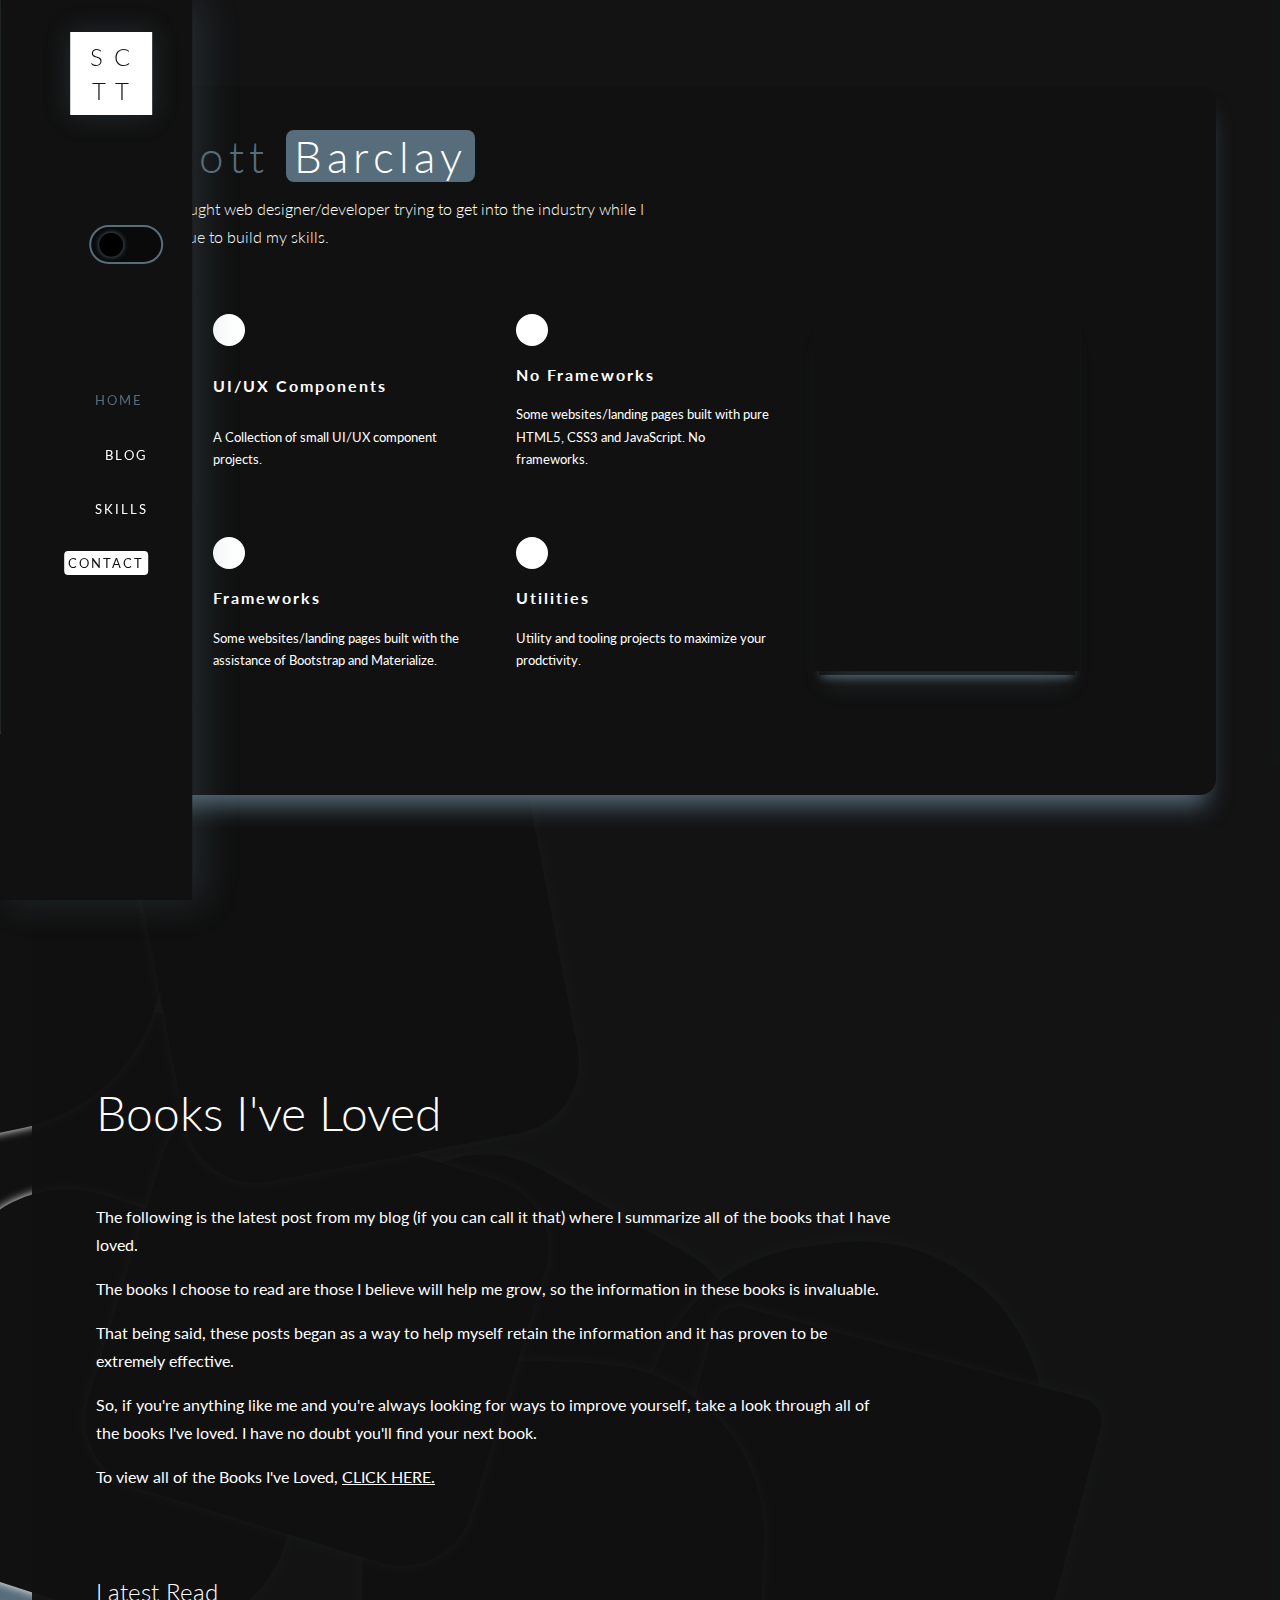
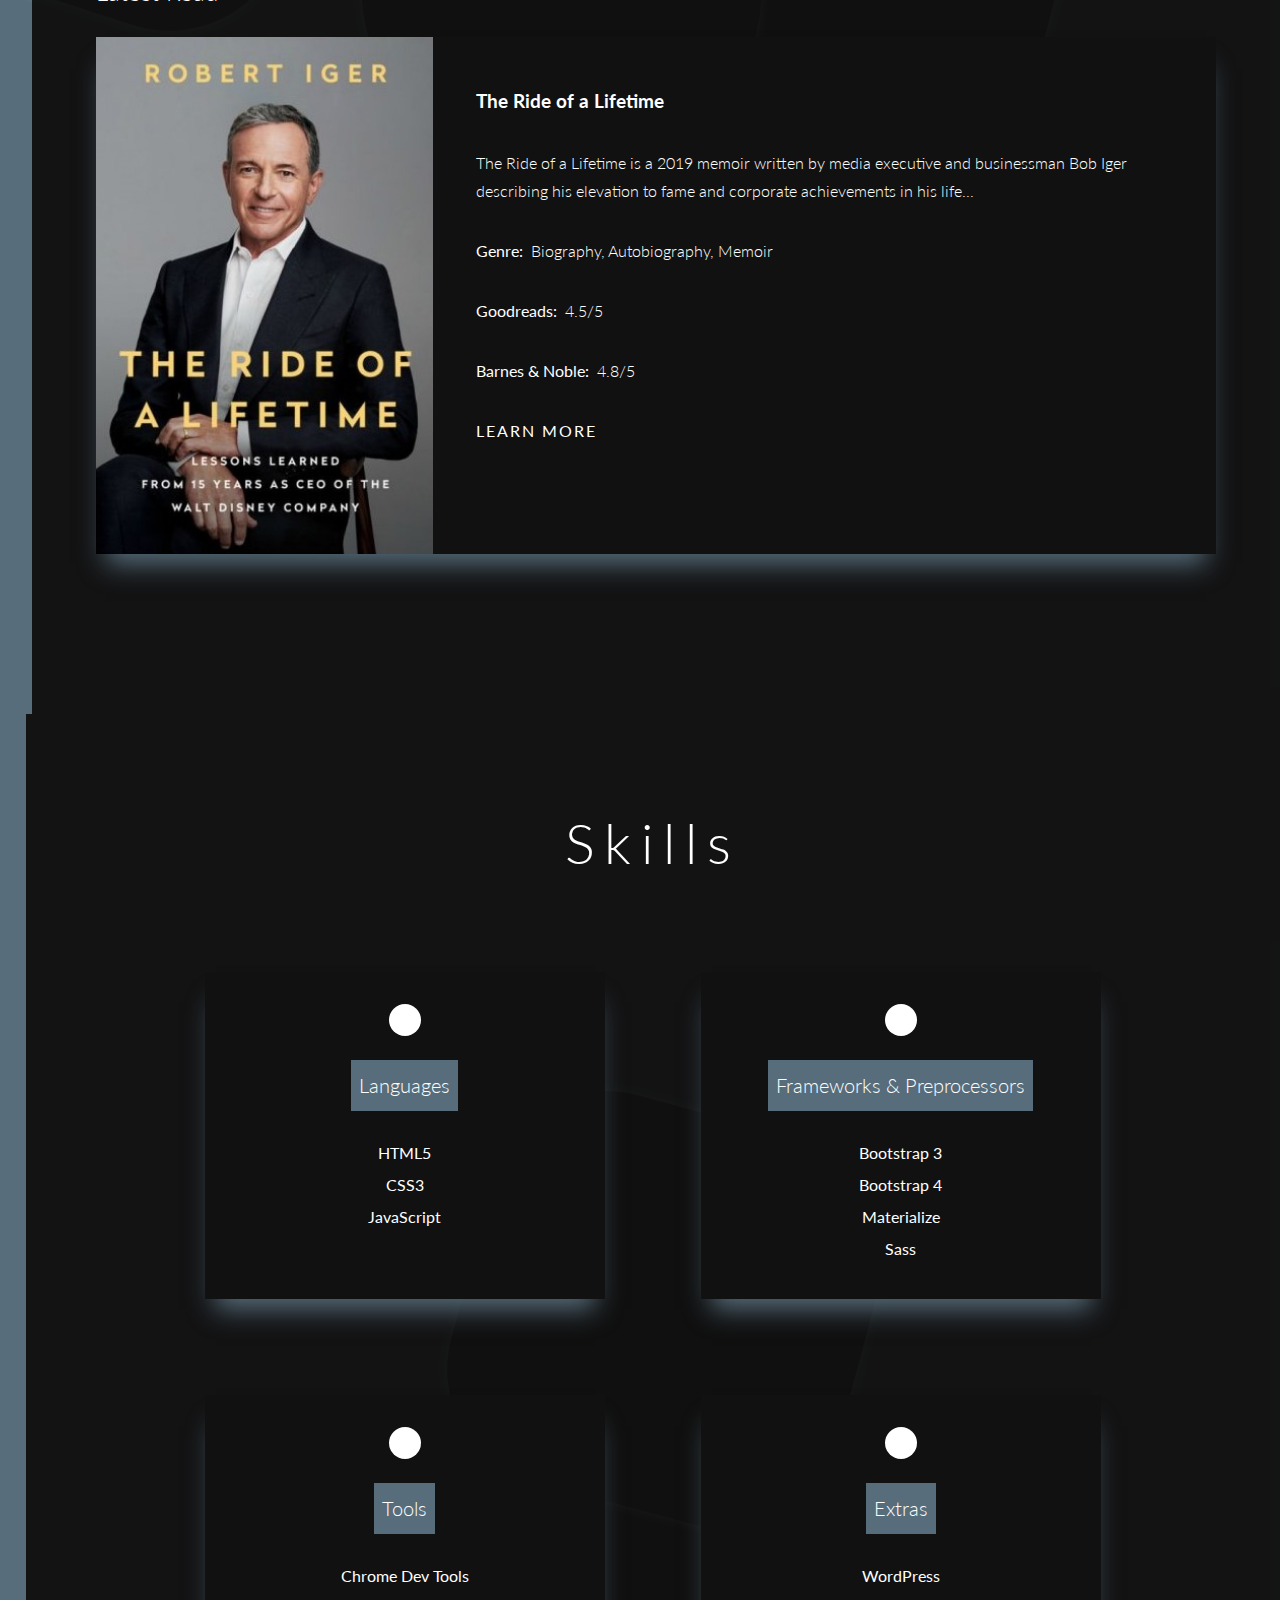
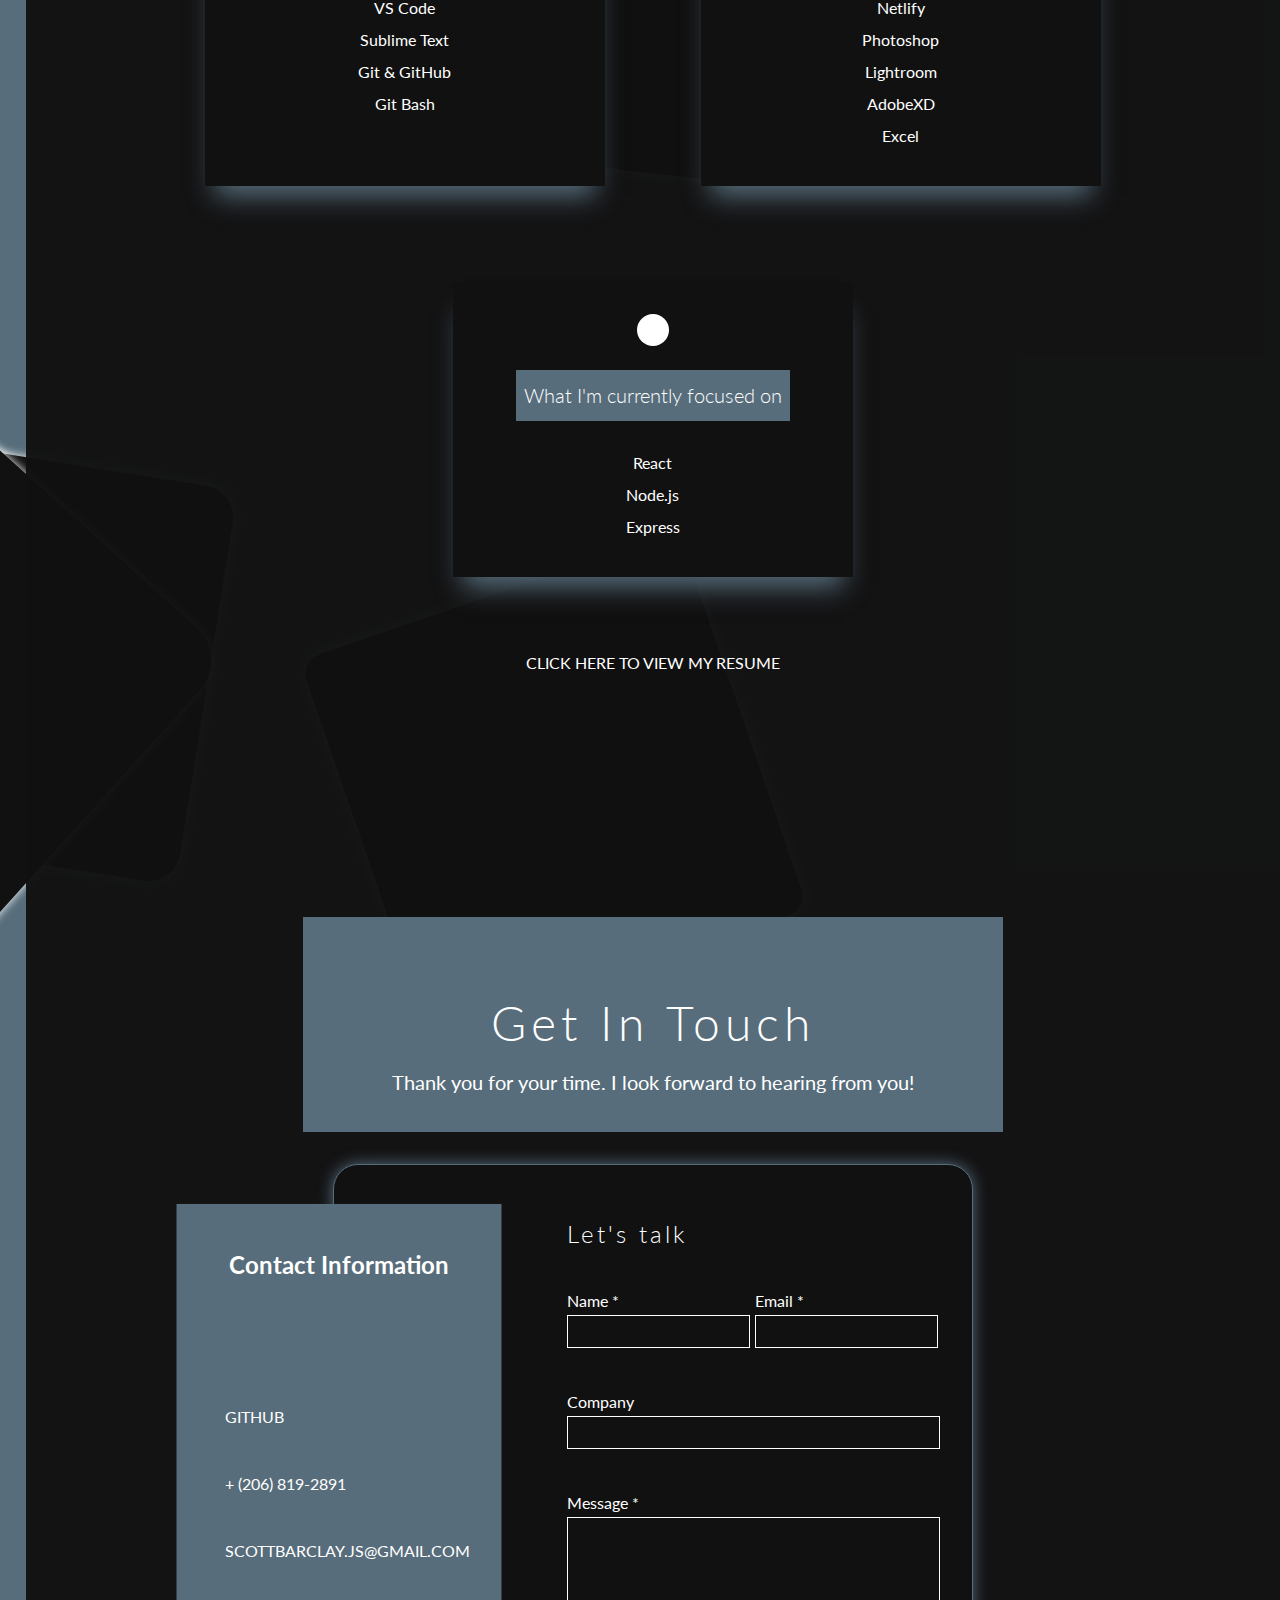
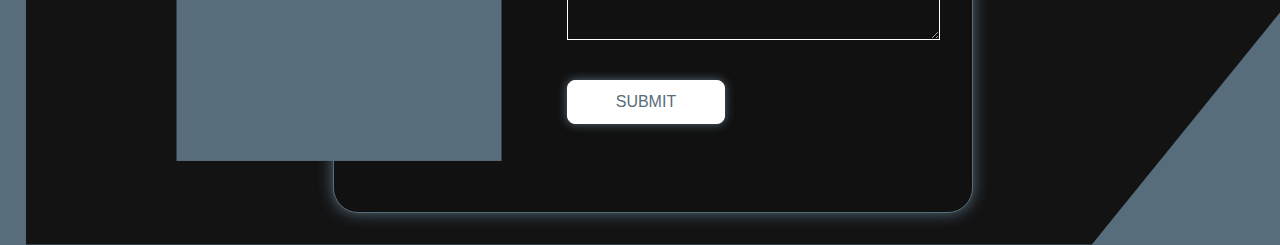
==== commit 604a8047: "added sixteen project to no frameworks" ====
--- a/index.html
+++ b/index.html
@@ -209,6 +209,17 @@
 						</div>
 						<div class="project-category websites">
 							<img
+								src="/assets/sixteenThumb-min.PNG"
+								alt="Image of clothing website"
+							/>
+							<a href="https://sixteenclothing.netlify.app/"
+								>View Project</a
+							>
+							<a
+								href="https://github.com/scottbarclayjs/sixteenClothing"
+								>View Code</a
+							>
+							<img
 								src="/assets/blogThumb-min.PNG"
 								alt="Image of blog website"
 							/>
@@ -232,10 +243,6 @@
 								target="_blank"
 								>View Code</a
 							>
-							<img src="" alt="" />
-							<a href="#">Coming Soon</a>
-							<a href="#">Coming Soon</a>
-							<i class="far fa-clock"></i>
 						</div>
 						<div class="project-category frameworks">
 							<h4>Framework Projects Coming Soon!</h4>
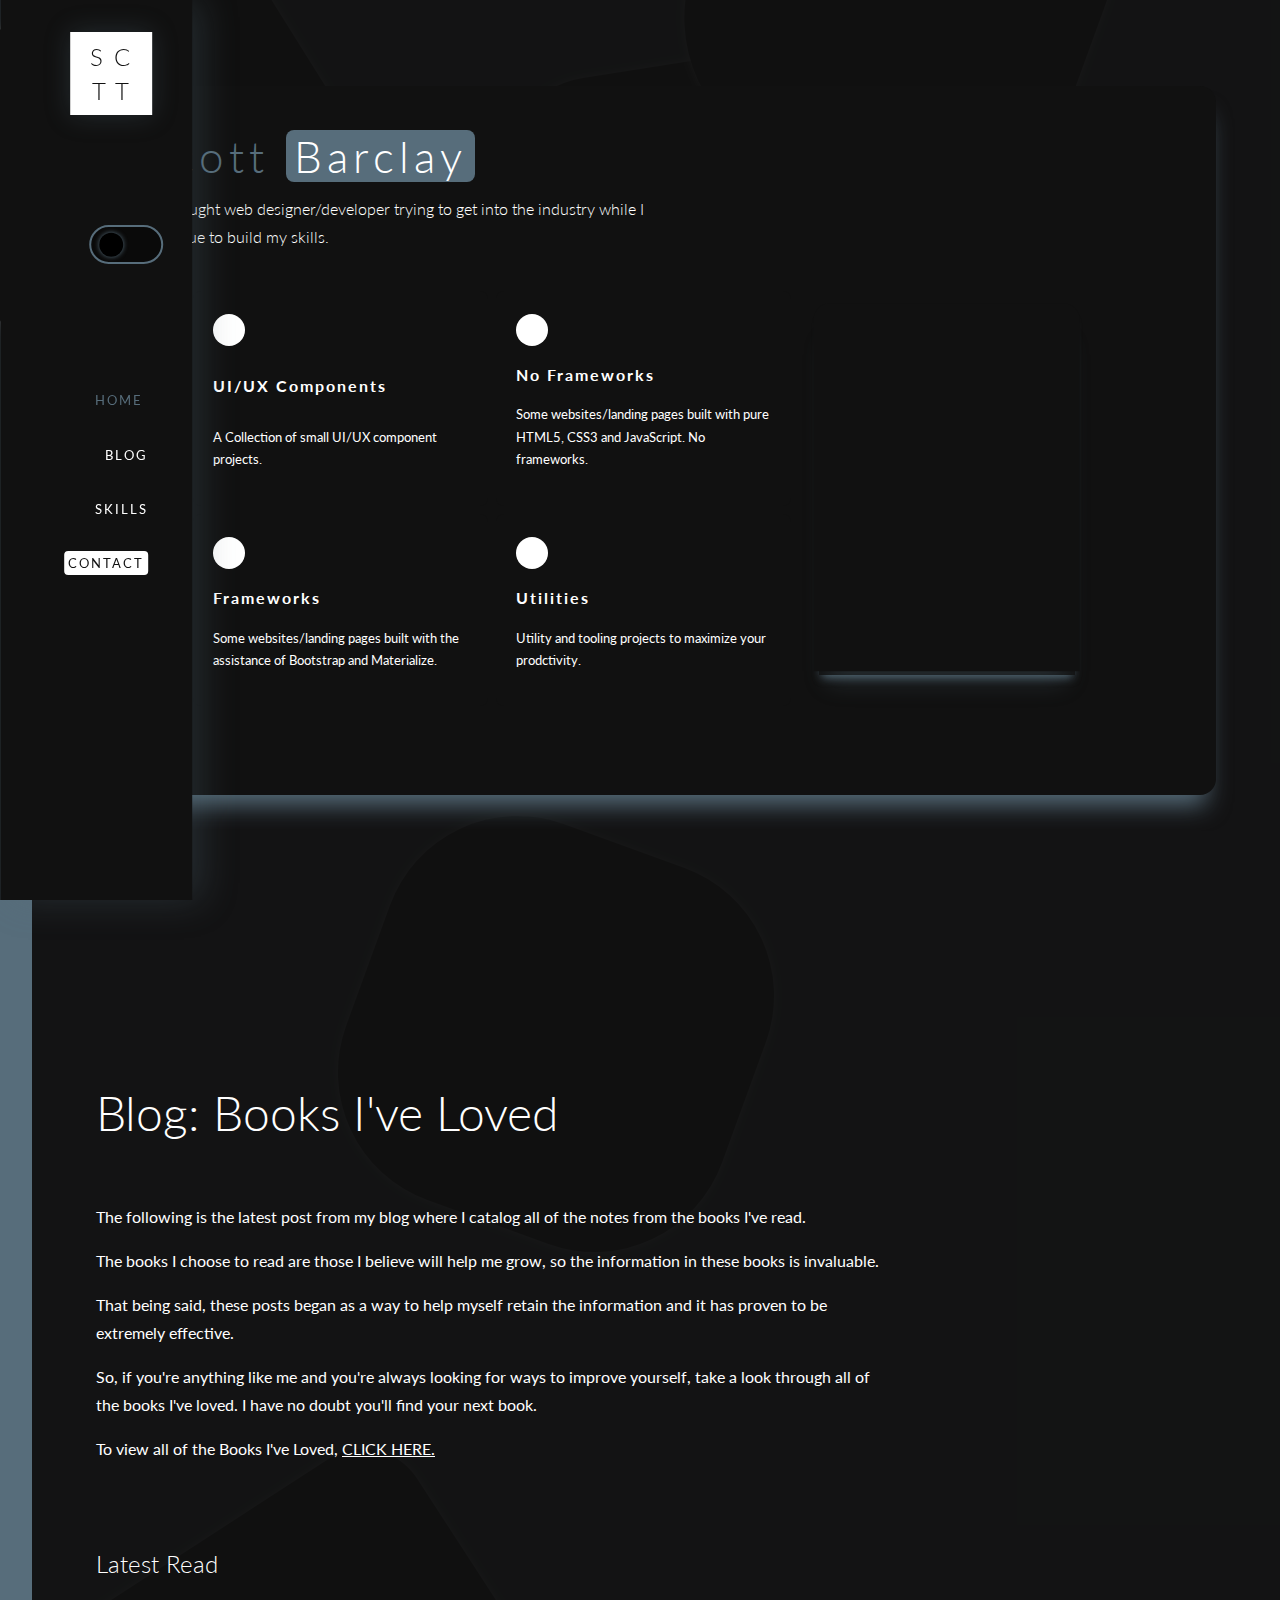
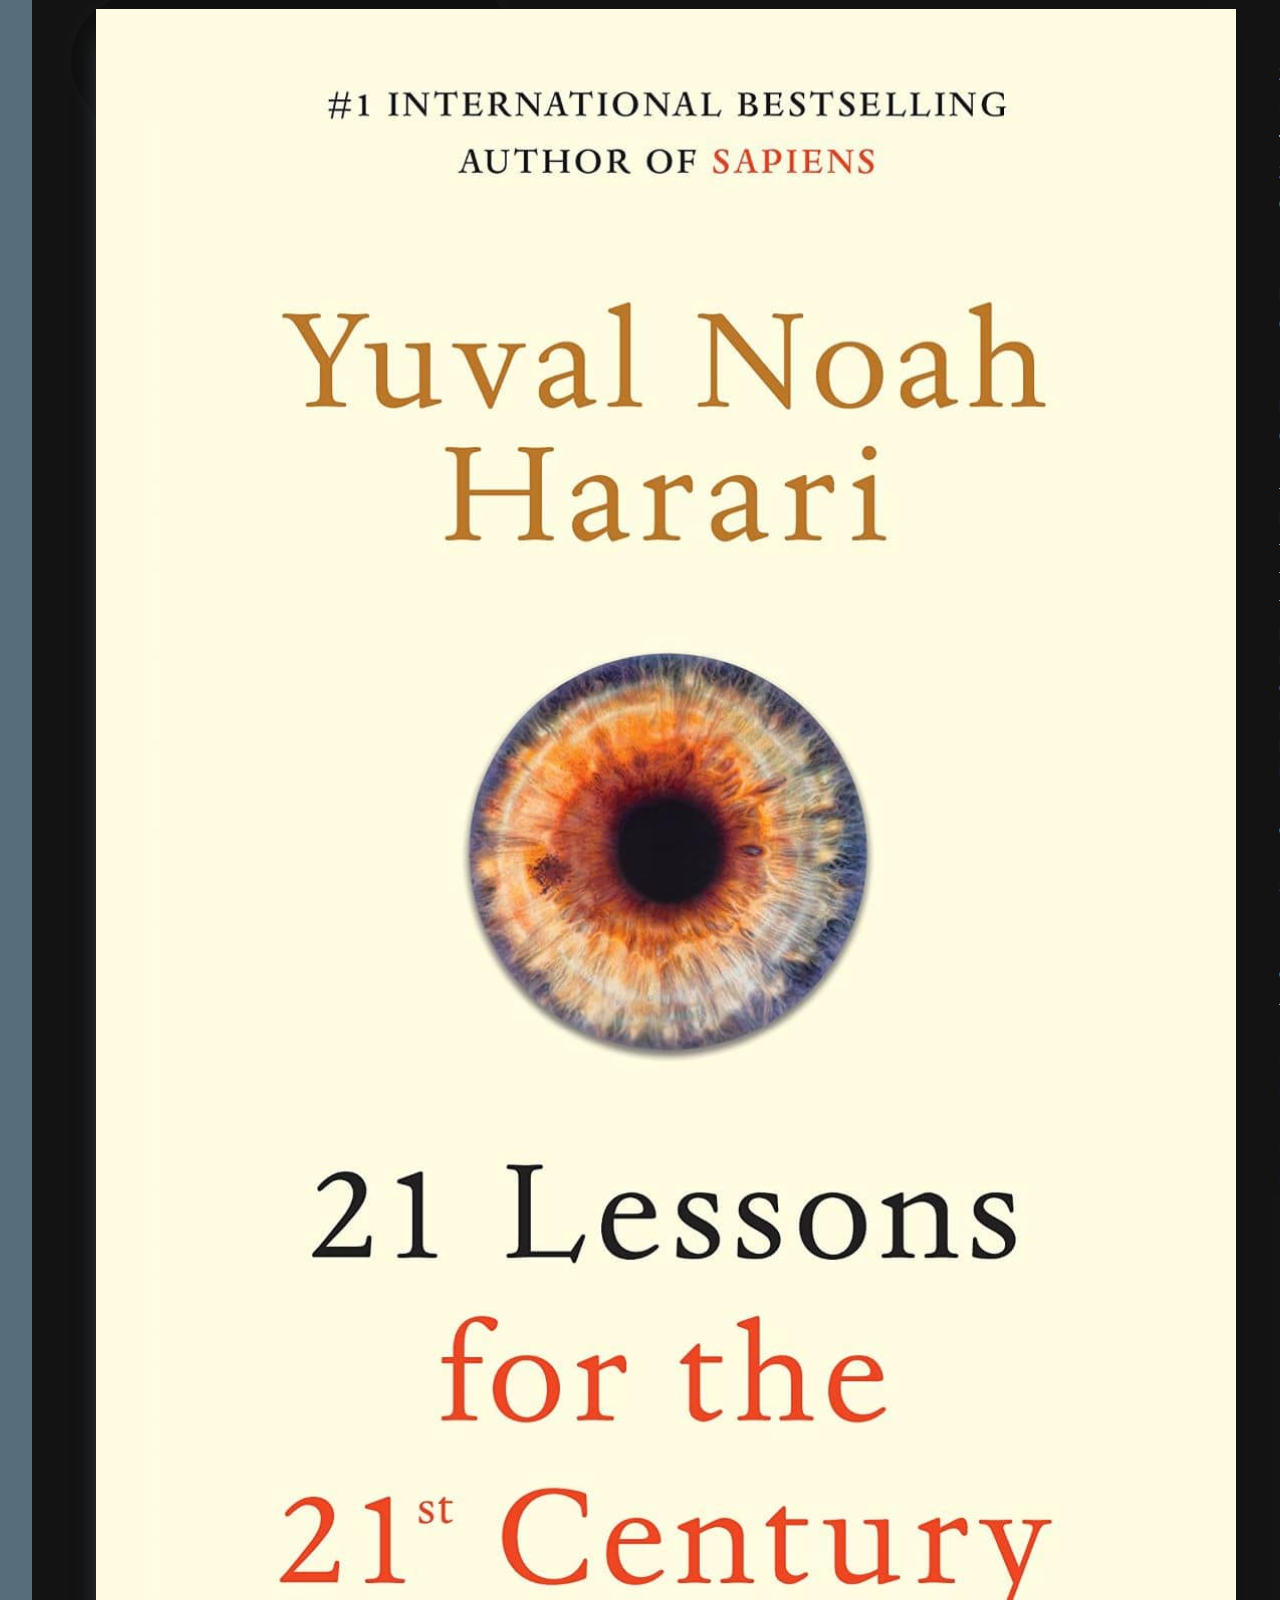
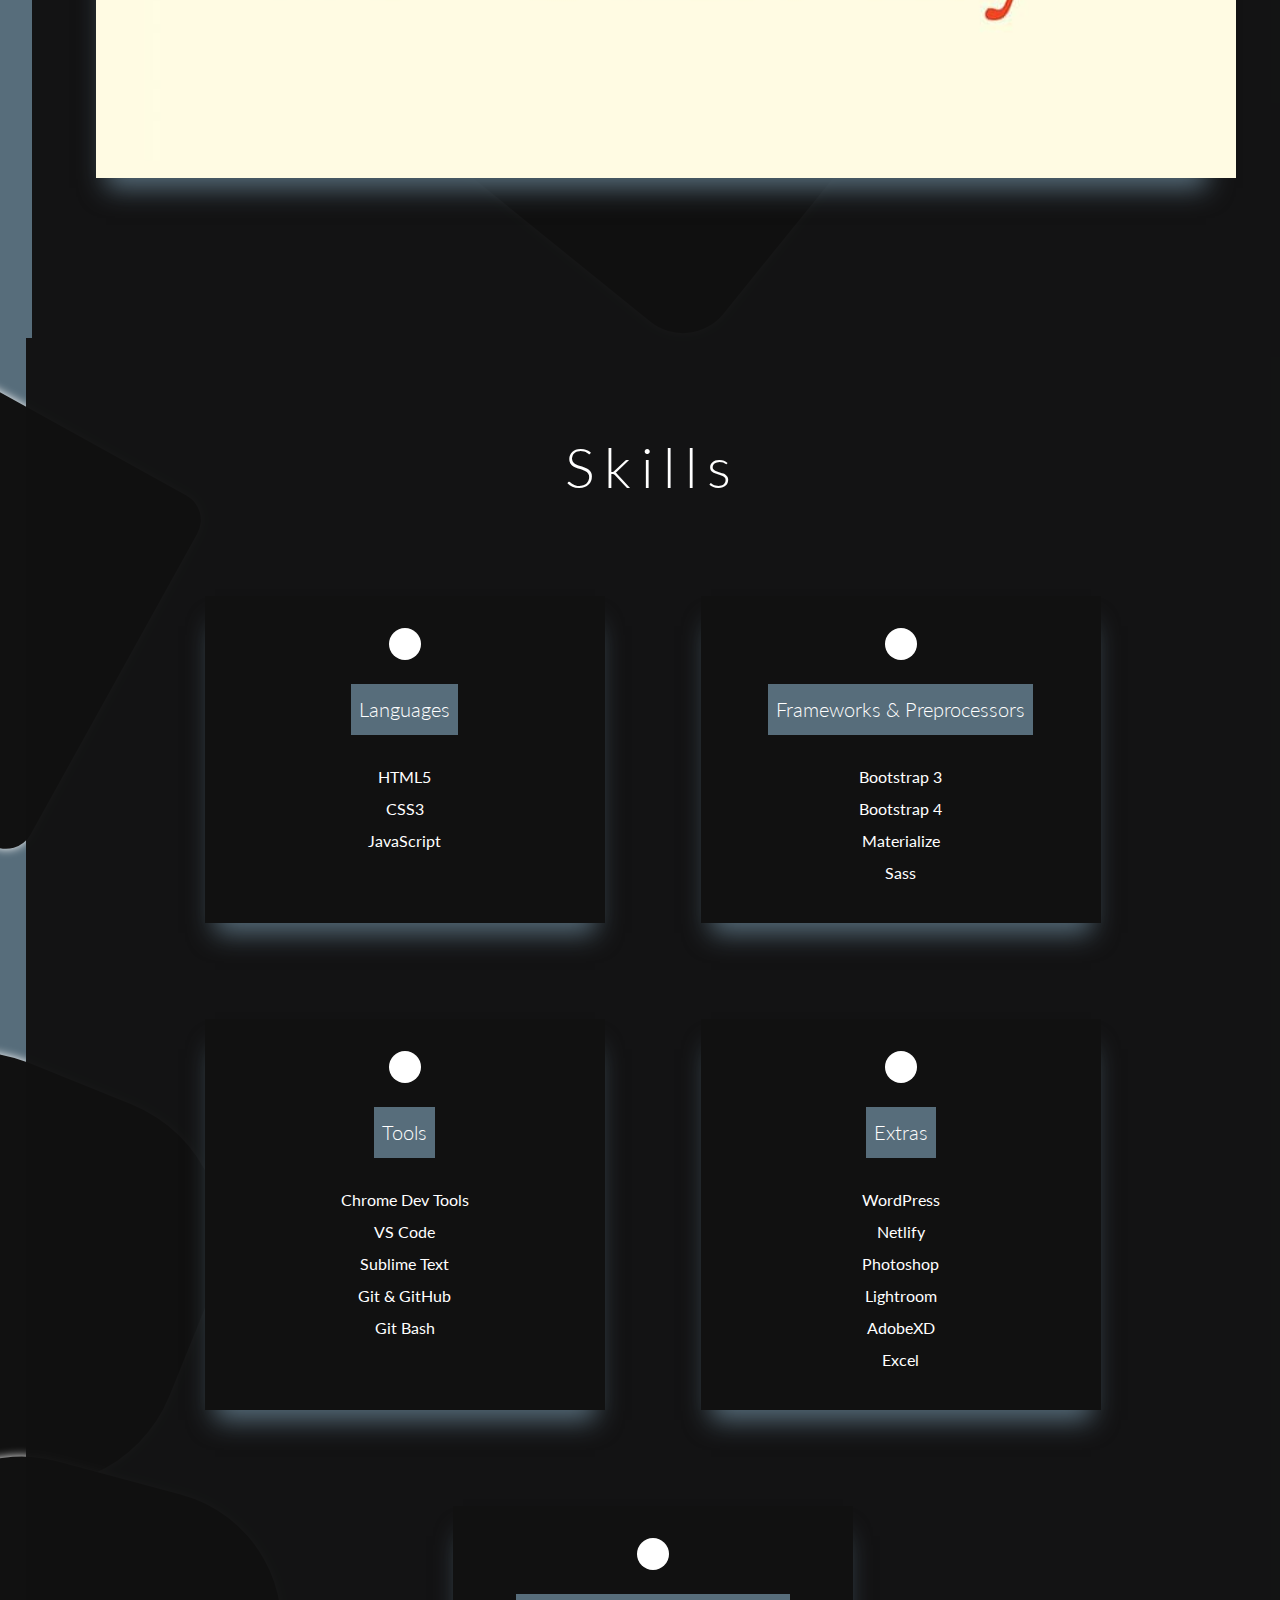
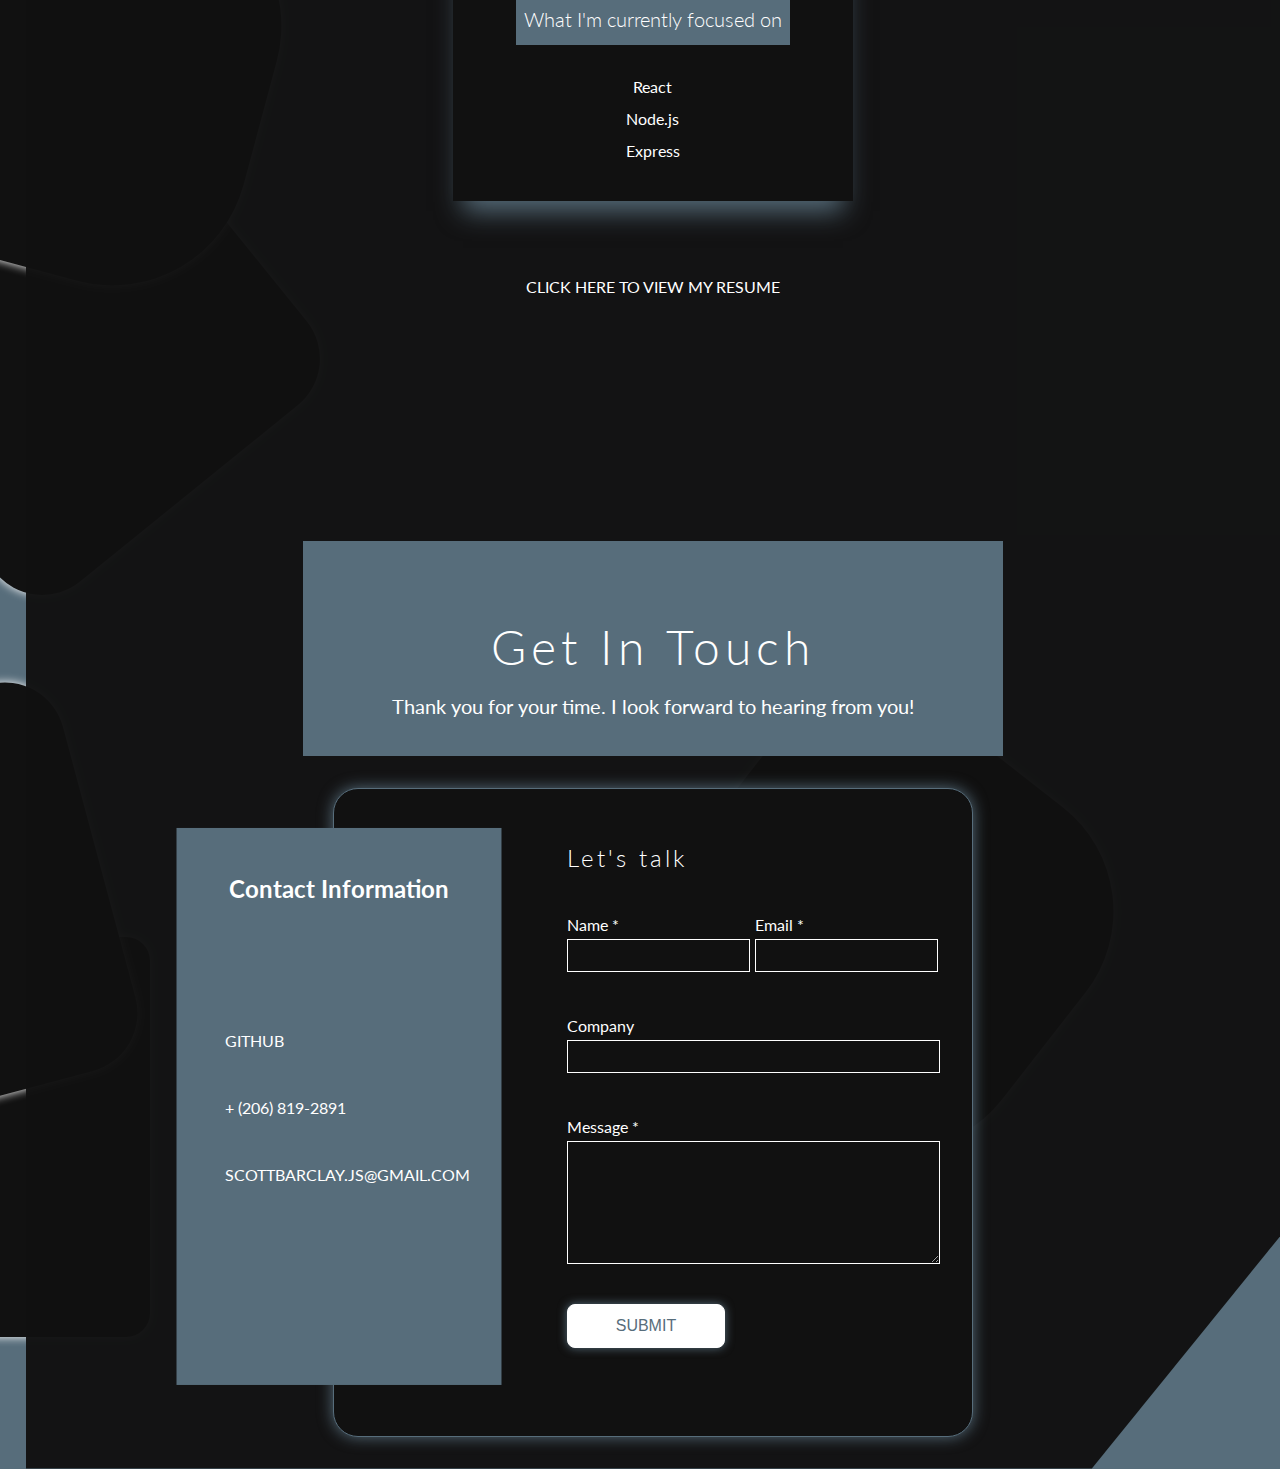
==== commit b64b43a2: "updated latest read" ====
--- a/index.html
+++ b/index.html
@@ -275,11 +275,10 @@
 		</header>
 		<section class="blog" id="blog">
 			<div class="blog-content">
-				<h1>Books I've Loved</h1>
-				<p>
-					The following is the latest post from my blog (if you can
-					call it that) where I summarize all of the books that I have
-					loved.
+				<h1>Blog: Books I've Loved</h1>
+				<p>
+					The following is the latest post from my blog where I
+					catalog all of the notes from the books I've read.
 				</p>
 				<p>
 					The books I choose to read are those I believe will help me
@@ -304,25 +303,26 @@
 				<div class="latest-read">
 					<div class="book">
 						<div class="book-image">
-							<img src="/assets/rideOfALifetime.jpg" alt="" />
+							<img src="/assets/latestRead-min.jpg" alt="" />
 						</div>
 						<div class="book-info">
-							<h3>The Ride of a Lifetime</h3>
+							<h3>21 Lessons for the 21st Century</h3>
 							<p>
-								The Ride of a Lifetime is a 2019 memoir written
-								by media executive and businessman Bob Iger
-								describing his elevation to fame and corporate
-								achievements in his life...
+								In Sapiens, he explored our past. In Homo Deus,
+								he looked to our future. Now, one of the most
+								innovative thinkers on the planet turns to the
+								present to make sense of today's most pressing
+								issues.
 							</p>
 							<p class="genre">
-								<span>Genre:</span> Biography, Autobiography,
-								Memoir
+								<span>Genre:</span> Nonfiction, Society,
+								Politics
 							</p>
 							<p class="goodReads">
-								<span>Goodreads:</span> 4.5/5
+								<span>Goodreads:</span> 4.2/5
 							</p>
 							<p class="barnes">
-								<span>Barnes & Noble:</span> 4.8/5
+								<span>Barnes & Noble:</span> 5/5
 							</p>
 							<a href="https://smbarclayblog.netlify.app/"
 								>Learn More<i class="fas fa-chevron-right"></i
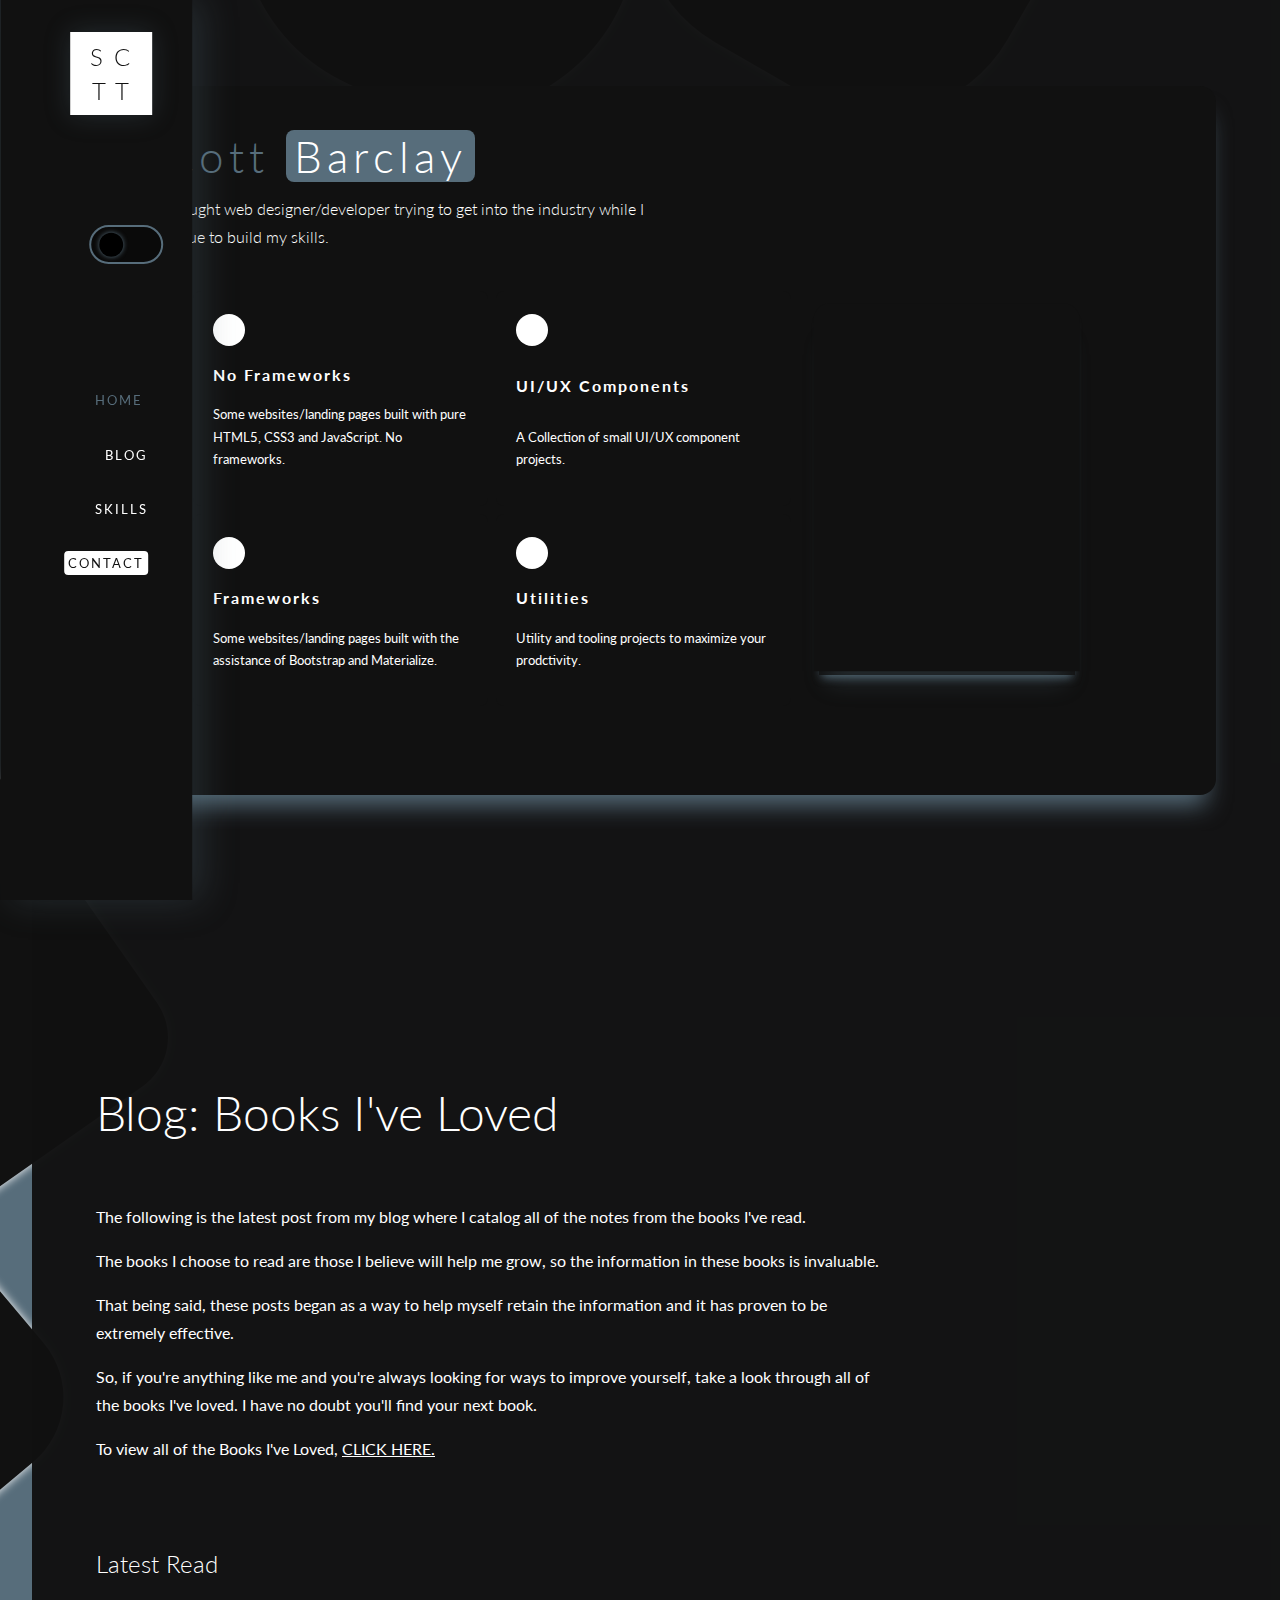
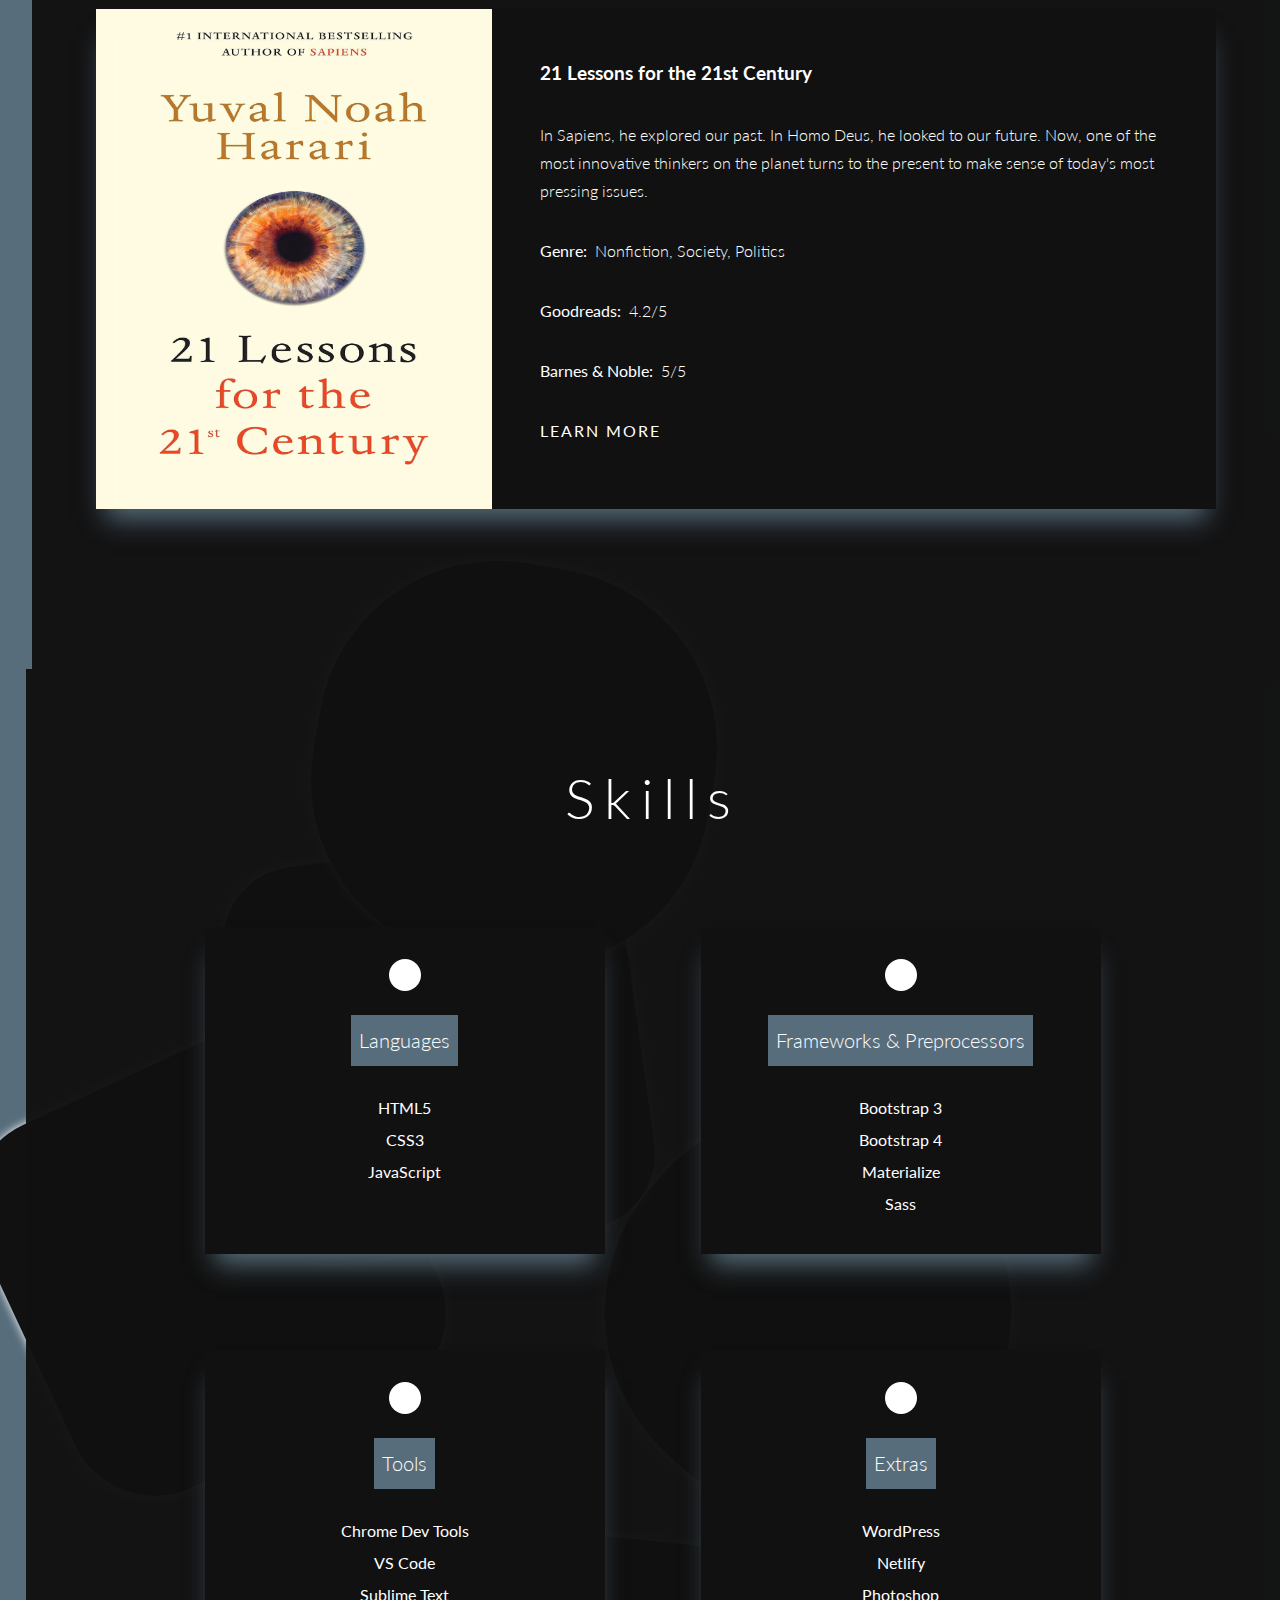
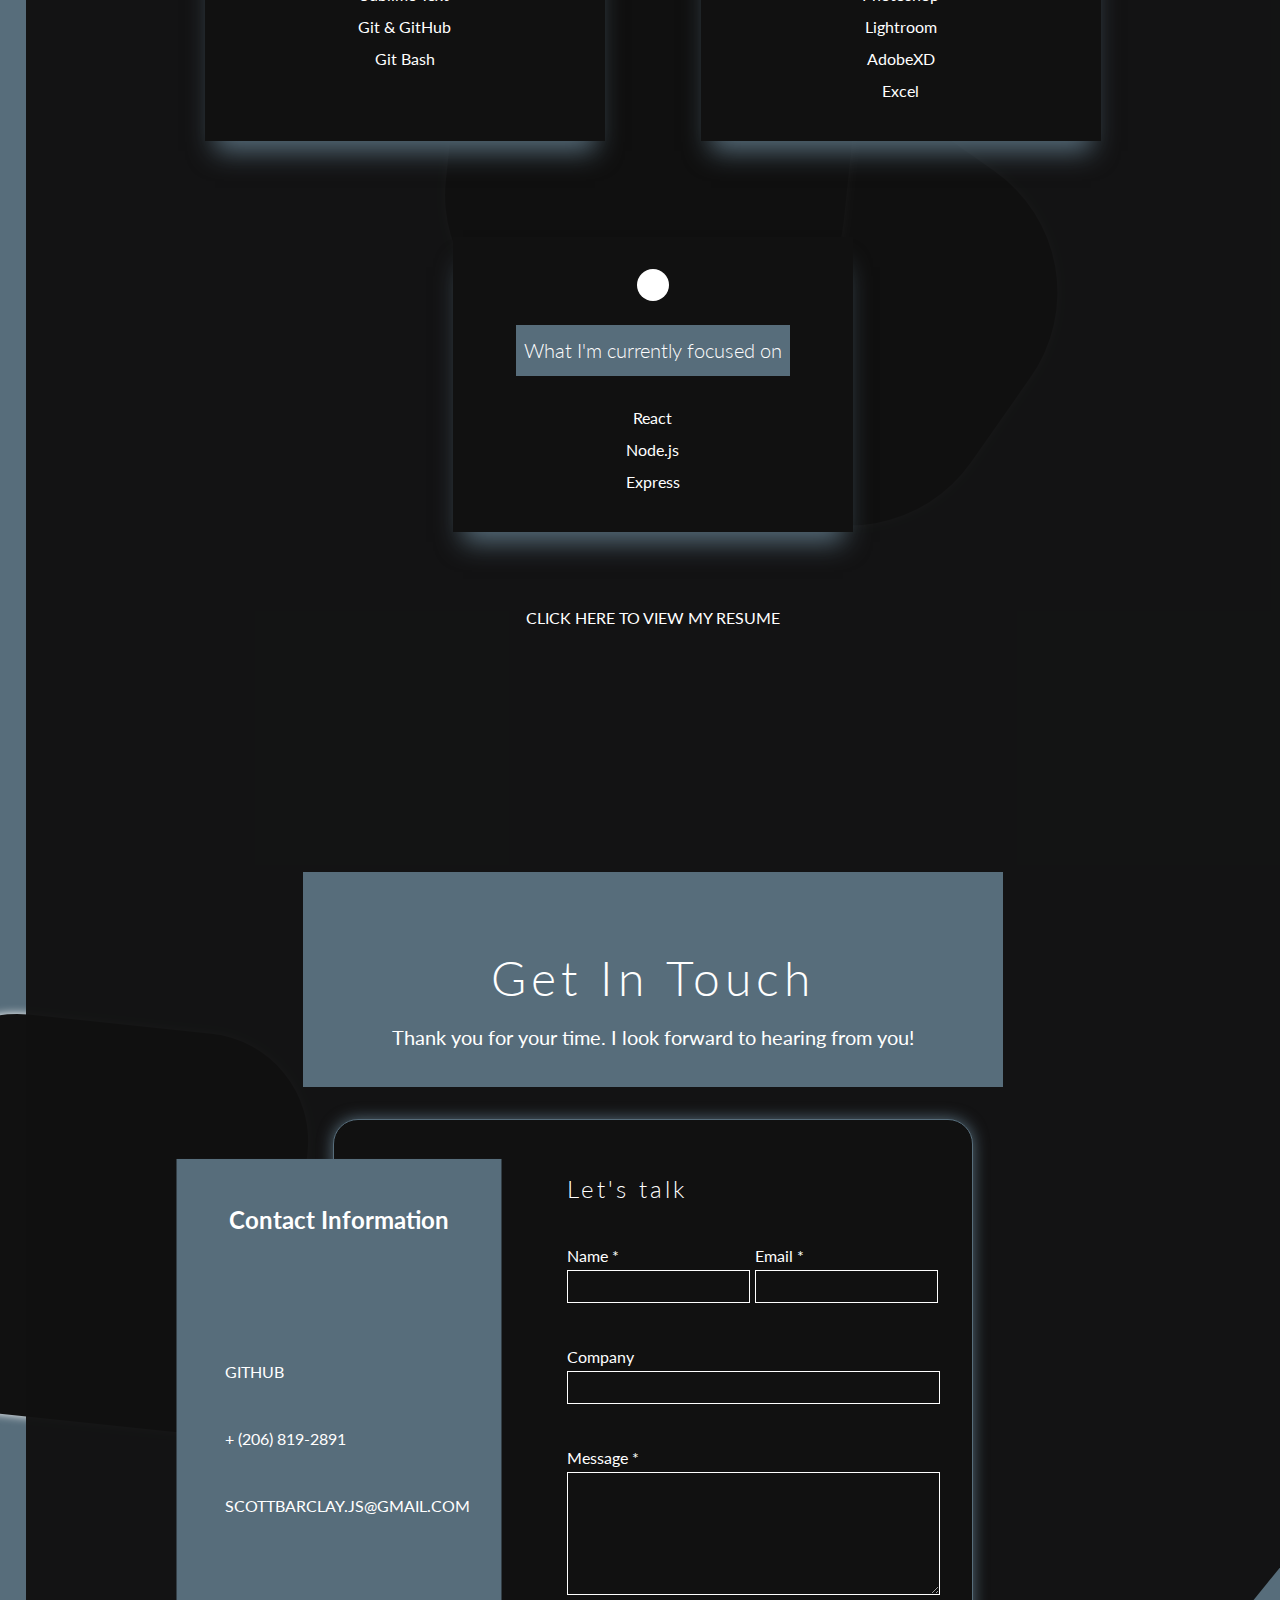
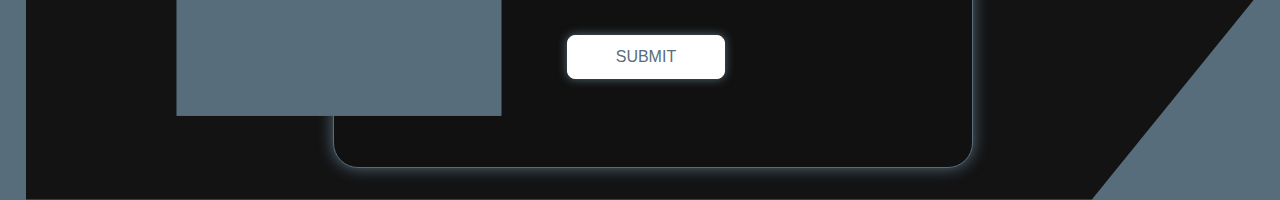
==== commit 43f63cb3: "reordered project cards" ====
--- a/index.html
+++ b/index.html
@@ -125,13 +125,6 @@
 					<h4 id="mobile-instructions">Choose a project category:</h4>
 					<div class="header-main-cards">
 						<div class="card">
-							<i class="fas fa-pencil-ruler"></i>
-							<h4>UI/UX Components</h4>
-							<p>
-								A Collection of small UI/UX component projects.
-							</p>
-						</div>
-						<div class="card">
 							<i class="fas fa-code"></i>
 							<h4>No Frameworks</h4>
 							<p>
@@ -139,6 +132,14 @@
 								HTML5, CSS3 and JavaScript. No frameworks.
 							</p>
 						</div>
+						<div class="card">
+							<i class="fas fa-pencil-ruler"></i>
+							<h4>UI/UX Components</h4>
+							<p>
+								A Collection of small UI/UX component projects.
+							</p>
+						</div>
+
 						<div class="card">
 							<i class="fas fa-shapes"></i>
 							<h4>Frameworks</h4>
@@ -163,6 +164,43 @@
 								<h3>Choose project category above</h3>
 							</div>
 						</div>
+						<div class="project-category websites">
+							<img
+								src="/assets/sixteenThumb-min.PNG"
+								alt="Image of clothing website"
+							/>
+							<a href="https://sixteenclothing.netlify.app/"
+								>View Project</a
+							>
+							<a
+								href="https://github.com/scottbarclayjs/sixteenClothing"
+								>View Code</a
+							>
+							<img
+								src="/assets/blogThumb-min.PNG"
+								alt="Image of blog website"
+							/>
+							<a href="https://smbarclayblog.netlify.app/"
+								>View Project</a
+							>
+							<a href="https://github.com/scottbarclayjs/blog"
+								>View Code</a
+							>
+							<img
+								src="/assets/bookThumb.PNG"
+								alt="Image of book website"
+							/>
+							<a
+								href="https://bookclubtemplate.netlify.app/"
+								target="_blank"
+								>View Project</a
+							>
+							<a
+								href="https://github.com/scottbarclayjs/booke"
+								target="_blank"
+								>View Code</a
+							>
+						</div>
 						<div class="project-category components">
 							<img
 								src="/assets/themeSelectorThumb.PNG"
@@ -207,43 +245,7 @@
 								>View Code</a
 							>
 						</div>
-						<div class="project-category websites">
-							<img
-								src="/assets/sixteenThumb-min.PNG"
-								alt="Image of clothing website"
-							/>
-							<a href="https://sixteenclothing.netlify.app/"
-								>View Project</a
-							>
-							<a
-								href="https://github.com/scottbarclayjs/sixteenClothing"
-								>View Code</a
-							>
-							<img
-								src="/assets/blogThumb-min.PNG"
-								alt="Image of blog website"
-							/>
-							<a href="https://smbarclayblog.netlify.app/"
-								>View Project</a
-							>
-							<a href="https://github.com/scottbarclayjs/blog"
-								>View Code</a
-							>
-							<img
-								src="/assets/bookThumb.PNG"
-								alt="Image of book website"
-							/>
-							<a
-								href="https://bookclubtemplate.netlify.app/"
-								target="_blank"
-								>View Project</a
-							>
-							<a
-								href="https://github.com/scottbarclayjs/booke"
-								target="_blank"
-								>View Code</a
-							>
-						</div>
+
 						<div class="project-category frameworks">
 							<h4>Framework Projects Coming Soon!</h4>
 							<i class="far fa-clock"></i>
--- a/css/style.css
+++ b/css/style.css
@@ -1 +1 @@
-*{margin:0;padding:0;box-sizing:border-box}html{scroll-behavior:smooth;overflow-x:hidden !important}body{font-family:'Lato', sans-serif;font-size:16px;line-height:1.75;color:#333;overflow-x:hidden !important;max-width:100vw !important;background-color:#576d7b}body .background-circle{position:absolute;height:400px;width:400px;padding:200px;background-color:#111;border-radius:50%;z-index:-99999;box-shadow:0 0 10px #fff}.btn:hover{cursor:pointer}.btn:focus{outline:transparent}a{color:#fff;text-decoration:none;text-transform:uppercase}input,textarea{outline:transparent}@media screen and (max-width: 1150px){nav.nav{padding:2rem 2rem 2rem 0;left:0;height:20vh;width:100vw;display:flex;flex-direction:row;justify-content:space-between;align-items:center;box-shadow:0 0 25px #576d7b}nav.nav .toggle-container{display:block;top:50%;left:50%;transform:translate(-50%, -50%)}nav.nav ul.nav-links{display:flex;flex-direction:row}nav.nav ul.nav-links li{margin:0 1rem}nav.nav ul.nav-links li:hover{transform:translateX(0);transform:scale(1.1)}nav.nav .nav-bottom{display:none}header.header{margin-top:15vh !important;padding-top:5rem}header.header .toggle-container{display:none}header.header h4{font-size:1rem}header.header i{font-size:2.5rem}header.header .header-container{margin:3rem 1.5rem}header.header .header-main{flex-direction:column;align-items:center}header.header .header-main .header-main-cards{width:100%}header.header .header-main .header-main-cards .card{width:25%;min-width:12rem;text-align:center;align-items:center}header.header .header-main .header-card-list{width:50%;margin:2.5rem 1rem 1rem 1rem}header.header .header-main .header-card-list .list-overlay .overlay-content{display:block;color:#fff;position:absolute;top:50%;left:50%;transform:translate(-50%, -50%)}header.header .header-main .header-card-list .list-overlay .overlay-content.light{color:#576d7b}header.header .header-main .header-card-list .list-overlay .overlay-content i{font-size:2rem}header.header .header-main .header-card-list .list-overlay .overlay-content i.moveUp{transform:translateY(-15px) scale(1.1);text-shadow:0 15px 10px #576d7b;transition:all 1s}header.header .header-main .header-card-list .list-overlay .overlay-content i.moveDown{transform:translateY(0) scale(1);text-shadow:none;transition:all 1s}header.header .header-main .header-card-list .list-overlay.hideOverlay .overlay-content{opacity:0;transition:all 0.5s}header.header .header-main .header-card-list .project-category a{opacity:1;padding:0.25rem 0;z-index:2;font-size:0.8rem;font-weight:400;background-color:rgba(0,0,0,0.301);color:#fff;width:100px}header.header .header-main .header-card-list .project-category a:nth-of-type(1){border-radius:5px 5px 0 0}header.header .header-main .header-card-list .project-category a:nth-of-type(odd){transform:translate(0, 0)}header.header .header-main .header-card-list .project-category a:nth-of-type(even){transform:translateY(87%)}header.header .header-main .header-card-list div.project-category.utilities i:nth-of-type(1){display:block;position:absolute;top:40%}header.header .header-main .header-card-list div.project-category.utilities i:nth-of-type(2){display:block;position:absolute;top:75%}header.header .header-main .header-card-list div.project-category.websites i:nth-of-type(1){display:block;position:absolute;top:75%}header.header .header-main .header-card-list div.project-category img{width:70%;margin:auto}header.header .header-main .header-card-list div.project-category img:nth-of-type(1),header.header .header-main .header-card-list div.project-category img:nth-of-type(2),header.header .header-main .header-card-list div.project-category img:nth-of-type(3){border-radius:0}header.header .header-main .header-card-list div.project-category img:nth-of-type(1)+a{border-radius:0.5rem 0 0 0}header.header .header-main .header-card-list div.project-category img:nth-of-type(1)+a+a{border-radius:0 0.5rem 0 0}header.header .header-main .header-card-list div.project-category a{font-size:0.6rem}header.header .header-main .header-card-list div.project-category a:nth-of-type(odd){transform:translate(0, 0);background-color:rgba(0,0,0,0.596);box-shadow:0 2px 10px #576d7b;padding:5vh 0 0 0;width:15%;height:33.3333%}header.header .header-main .header-card-list div.project-category a:nth-of-type(even){transform:translateX(567%) translateY(-50%);background-color:rgba(0,0,0,0.596);box-shadow:0 2px 10px #576d7b;padding:5vh 0 0 0;width:15%;height:33.33333%}header.header .header-main .header-card-list div.project-category h4{position:absolute;top:25%;left:50%;transform:translateX(-50%)}header.header .header-main .header-card-list div.project-category i{display:block;position:absolute;top:60%;left:50%;font-size:3rem;transform:translateX(-50%)}section.contact{clip-path:polygon(0 0, 100% 0, 100% 80%, 80% 100%, 0 100%)}section.contact .contact-info{display:none}section.contact .contact-info a{font-size:0.8rem}section.contact .contact-intro{width:100vw}section.contact .contact-intro p{margin:auto}section.contact form{width:75vw;transform:translateX(0)}section.contact form .form-content{width:100%}footer.footer{display:block;color:#fff;font-weight:400;font-size:0.8rem;position:relative;background-color:#111;box-shadow:0 0 25px #576d7b}footer.footer.light{background-color:#576d7b}footer.footer .footer-content{display:flex;justify-content:space-between;margin:0 2rem;padding:1.5rem 0}footer.footer .footer-content .footer-left{display:flex}footer.footer .footer-content .footer-left i{margin-left:2rem}footer.footer .footer-content .footer-left p:nth-of-type(2){margin-left:2rem}footer.footer i{color:#fff;padding-top:0rem;margin:0 0.5rem;font-size:1rem}header.header,section.blog,section.skills,section.contact{margin-left:0 !important}}@media screen and (max-width: 415px){div.mobile-menu-links{display:block;position:fixed;width:100%}div.mobile-menu-links.showMenu{opacity:1;z-index:999998;transition:all 0.7s}div.mobile-menu-links.hideMenu{opacity:0;z-index:-1;transition:all 0.7s}div.mobile-menu-links .nav-links{position:absolute;display:flex;flex-direction:column;top:15vh;left:50%;background-color:#111;box-shadow:0 2px 15px #576d7b;width:100vw;transform:translateX(-50%);align-items:center;z-index:999999;text-align:center;border-radius:0 0 10px 10px}div.mobile-menu-links .nav-links.light{background-color:#fff}div.mobile-menu-links .nav-links.light li a{color:#576d7b}div.mobile-menu-links .nav-links li{align-self:center}div.mobile-menu-links .nav-links li a{color:#fff;background-color:transparent}div.mobile-menu-links .nav-links .blog{background-color:transparent}nav.nav{padding:0;height:15vh}nav.nav.light{color:#576d7b}nav.nav .nav-name{height:100%;width:25vw;background-color:#576d7b;box-shadow:none}nav.nav .nav-name .name{font-size:1.75rem;color:#fff;box-shadow:none;padding:2vh 0 0 0}nav.nav .mobile-menu{display:block}nav.nav .mobile-menu .hamburger.showMenu{opacity:0;transform:rotate(-360deg);z-index:-1;transition:all 0.7s}nav.nav .mobile-menu .hamburger.hideMenu{opacity:1;z-index:1;transition:all 0.7s}nav.nav .mobile-menu .close.showMenu{opacity:1;transform:rotate(-360deg);z-index:1;transition:all 0.7s}nav.nav .mobile-menu .close.hideMenu{opacity:0;z-index:-1;transition:all 0.7s}nav.nav .nav-top{height:100%}nav.nav .nav-top .nav-name{height:100%}nav.nav .nav-middle{padding-right:1rem}nav.nav .nav-middle .nav-links{display:none}nav.nav ul.nav-links li{margin:0.4rem;letter-spacing:0}header.header{padding-top:2rem}header.header .toggle-container{display:block;top:1.5%;right:50%;transform:translate(50%, 0)}header.header .toggle-container .toggle i{font-size:1rem}header.header .header-container{margin:3rem 0.5rem;padding:1rem 0.5rem 5rem 0.5rem}header.header .header-container .header-head{text-align:center}header.header .header-container .header-main .header-main-cards{margin:0}header.header .header-container .header-main .header-main-cards .card{margin-right:0;width:100%}header.header .header-container .header-card-list{margin:0;margin-top:1.5rem;padding:1rem;width:90%}header.header .header-head h5{padding-top:1rem}header.header .header-main #mobile-instructions{display:block;margin-bottom:0.5rem;color:#fff}header.header .header-main #mobile-instructions.light{color:#111}header.header .header-main .header-card-list{padding:0}section.blog h1{text-align:center}section.blog .blog-content .latest-read .book{flex-direction:column}section.blog .blog-content .latest-read .book .book-image{text-align:center}section.blog .blog-content .latest-read .book .book-image img{max-width:100%}section.skills{padding:5rem 1rem 15rem 1rem}section.skills .skill-categories .skill-category-card{width:95vw;margin:3rem 0.5rem}section.contact .contact-intro h1{font-size:1.75rem}section.contact .contact-intro p{font-size:1rem;width:90vw}section.contact .form{width:95vw}section.contact .form .name-email{flex-direction:column}section.contact .form .name-email div.name{margin-bottom:2.5rem}section.contact .form .name-email div.name input{width:100%}section.contact .form .name-email div.email{margin-left:0}section.contact .form .name-email div.email input{width:100%}footer.footer .footer-content{margin:0 1rem}footer.footer .footer-content .footer-left{flex-direction:column}footer.footer .footer-content .footer-left a{font-size:0.75rem}footer.footer .footer-content .footer-left p{font-size:0.75rem}footer.footer .footer-content .footer-left i{margin-left:0}footer.footer .footer-content .footer-right{align-self:center;margin:0.5rem 0}}@media screen and (min-width: 2000px){nav.nav{padding-right:4rem}nav.nav.navHover{transform:translateX(11vw);transition:all 0.6s}nav.nav .nav-name .name{font-size:2rem}nav.nav .nav-links li{font-size:1.1rem;margin:1.5rem 0}nav.nav .nav-icons a{font-size:2rem}header.header .header-container{max-width:75vw}header.header .header-container .header-head{max-width:25vw;margin-bottom:7%}header.header .header-container .header-head h1{font-size:3.5rem;margin-bottom:1rem}header.header .header-container .header-head h5{font-size:1.25rem}header.header .header-main .header-main-cards .card{width:45%;margin:0 2rem 3rem 0}header.header .header-main .header-main-cards .card h4{font-size:1.5rem}header.header .header-main .header-main-cards .card p{padding-top:1rem;font-size:1rem}header.header .header-main .header-main-cards .card i{font-size:2rem;padding:1.5rem}header.header .header-main .header-card-list{width:22%;height:40vh;margin:0}header.header .header-main .header-card-list .project-category a{padding:7.9% 0}section.contact{height:100vh}section.contact .contact-intro{padding:4rem 0;margin-bottom:2rem}section.contact .contact-intro h1{font-size:3.5rem}section.contact .contact-info{height:50%;top:50%}section.contact .contact-info .contact-icons{justify-content:center}section.contact form{padding:3.5rem 5rem;width:45vw}section.contact form .form-content{width:80%}section.contact form .form-content .form-content-header{padding:2rem 2rem 2rem 0}section.contact form .form-content .form-content-header h2{font-size:2.75rem}section.contact form .form-content .name-email{margin-bottom:3rem}section.contact form .form-content .name-email .name input,section.contact form .form-content .name-email .email input{padding:1rem}section.contact form .form-content .company{margin-bottom:3rem}section.contact form .form-content .company input{padding:1rem}section.contact form .form-content .message{margin-bottom:3rem}section.contact form .form-content .message textarea{padding:1rem}}@keyframes navPageLoad{0%{transform:translateX(0vw)}15%{transform:translateX(12.75vw)}30%{transform:translateX(12.75vw)}100%{transform:translateX(0vw)}}.mobile-menu-links{display:none}.nav{height:100vh;width:15vw;display:flex;flex-direction:column;justify-content:space-between;align-items:flex-end;padding:2rem 2.5rem 1rem 1rem;box-shadow:10px 0 35px rgba(87,109,123,0.29);color:#fff;background-color:#111;position:fixed;overflow-x:hidden;overflow-y:hidden;top:0;left:-12.75vw;z-index:10 !important}.nav .mobile-menu{display:none;position:absolute;top:35%;right:15%;text-align:center}.nav .mobile-menu i{position:absolute;font-size:2rem}.nav .toggle-container{display:absolute;top:25%;right:15%}.nav.light{background-color:#fff;color:#111}.nav.light .nav-name{background-color:#576d7b}.nav.light .nav-name .name{color:#fff}.nav.light .nav-links li{color:#111;background-color:transparent}.nav.light .nav-links li a{color:#111;background-color:transparent}.nav.light .nav-links li:last-of-type a{color:#fff;background-color:#576d7b}.nav.light .nav-icons a{color:#576d7b}.nav.navHover{transform:translateX(12.75vw);transition:all 0.6s}.nav.navBlur{transform:translateX(0vw);transition:all 0.6s}.nav-name{background-color:#fff}.nav-name .name{color:#111;padding:0.5rem 1.25rem;letter-spacing:2px;line-height:1.4;text-align:center;text-transform:uppercase;font-weight:300;font-size:1.5rem;box-shadow:0 0 25px rgba(87,109,123,0.29)}.nav-links{display:flex;flex-direction:column;list-style:none}.nav-links li{margin:0.75rem 0;font-size:0.8rem;letter-spacing:2px;text-align:right;align-self:flex-end;border-bottom:none;color:#fff;padding:0.25rem}.nav-links li:last-of-type a{color:#111;background-color:#fff;padding:0.25rem;border-radius:0.25rem}.nav-links li:hover{transform:translateX(-5px);transition:all 0.7s}.nav-links li.active{transform:translateX(-5px)}.nav-links li.active a{color:#576d7b}.nav-bottom{display:flex;flex-direction:column;align-items:flex-end;text-align:right}.nav-message{margin-bottom:2rem;max-width:150px}.nav-icons a{max-width:150px;margin:0.5rem;font-size:1.25rem}.nav-icons a:hover{color:#576d7b;opacity:0.8;transform:translateY(-5px)}.header{margin-left:2rem;overflow-x:hidden;overflow-y:hidden;position:relative;padding:9.5vh 0 4vh 0;display:flex;justify-content:center;align-items:center;z-index:9;background:rgba(17,17,17,0.97)}.header.light{background-color:rgba(250,250,250,0.95)}.header.light .header-container{background-color:#fff}.header.light .header-container .header-head h1{color:#111}.header.light .header-container .header-head h1 span{color:#fff}.header.light .header-container .header-head h5{color:#111}.header.light .header-container .header-main .header-main-cards .card{background-color:#fff;color:#111}.header.light .header-container .header-main .header-main-cards .card:hover{color:#fff;background-color:#576d7b}.header.light .header-container .header-main .header-main-cards .card:hover h4{color:#fff}.header.light .header-container .header-main .header-main-cards .card:hover i{background-color:#fff;color:#576d7b}.header.light .header-container .header-main .header-main-cards .card.choose{background-color:#576d7b;color:#fff}.header.light .header-container .header-main .header-main-cards .card.choose h4{color:#fff}.header.light .header-container .header-main .header-main-cards .card i{background-color:#576d7b;color:#fff}.header.light .header-container .header-main .header-main-cards .card i.choose{background-color:#fff;color:#576d7b}.header.light .header-container .header-main .header-main-cards .card h4{color:#111}.header.light .header-container .header-main .header-card-list .list-overlay{background:#fff;box-shadow:0 25px 35px -15px rgba(87,109,123,0.29)}.header.light .header-container .header-main .header-card-list .project-category h4{color:#111}.header.light .header-container .header-main .header-card-list .project-category i{color:#111}.header .background-circle{position:absolute;height:400px;width:400px;padding:200px;background-color:#111;border-radius:50%;z-index:-1}.header-container{display:flex;flex-direction:column;padding:2rem 3rem 5rem 3rem;background-color:#111;border-radius:1rem;box-shadow:0 20px 25px -10px #576d7b;max-width:70rem;margin:0rem auto;z-index:9}.header-container .header-head{max-width:33rem;margin-bottom:2.5rem}.header-container .header-head h1{font-size:2.75rem;font-weight:300;letter-spacing:5px;color:#576d7b}.header-container .header-head h1 span{color:#fff;background-color:#576d7b;border-radius:0.5rem;padding:0 0.5rem}.header-container .header-head h5{font-size:1rem;font-weight:300;color:#fff}.header-container .header-main{display:flex;justify-content:center}.header-container .header-main #mobile-instructions{display:none}.header-container .header-main .header-main-cards{display:flex;justify-content:center;flex-wrap:wrap;margin-right:1rem;width:60%}.header-container .header-main .header-main-cards .card{width:48%;padding:1.25rem 1.25rem 2rem 1.25rem;display:flex;flex-direction:column;justify-content:space-between;align-items:flex-start;border-radius:0.5rem;margin-right:0.5rem;margin-bottom:0.5rem;background-color:#111;color:#fff}.header-container .header-main .header-main-cards .card:hover{color:#111;cursor:pointer;background-color:#fff;transition:all 0.6s}.header-container .header-main .header-main-cards .card:hover h4{color:#111}.header-container .header-main .header-main-cards .card:hover i{background-color:#576d7b;color:#fff;transition:all 0.6s}.header-container .header-main .header-main-cards .card.choose{background-color:#576d7b;color:#fff}.header-container .header-main .header-main-cards .card i{padding:1rem;font-size:1.2rem;background-color:#fff;color:#576d7b;border-radius:50%}.header-container .header-main .header-main-cards .card i.choose{background-color:#fff;color:#111}.header-container .header-main .header-main-cards .card *{margin:0.2rem 0}.header-container .header-main .header-main-cards .card h4{letter-spacing:2px;color:#fff}.header-container .header-main .header-main-cards .card p{font-size:0.8rem}.header-container .header-main .header-card-list{height:23rem;border:none;border-radius:1rem 1rem 0 0;width:25%;padding:0rem;box-shadow:0 5px 10px -3px #576d7b;text-align:center;position:relative;margin:1rem 3rem 2.5rem 0}.header-container .header-main .header-card-list .list-overlay{position:absolute;top:0;left:0;width:104%;height:100%;padding:50%;transform:translate(-2%, -1%);background:#111;background-size:cover;border-radius:1rem 1rem 0 0;z-index:8;box-shadow:0 25px 25px -15px rgba(87,109,123,0.29);border:none}.header-container .header-main .header-card-list .list-overlay .overlay-content{display:none}.header-container .header-main .header-card-list .list-overlay.hideOverlay{height:0px;padding:0 50%;transition:all 1s}.header-container .header-main .header-card-list .list-overlay.showOverlay{height:100%;padding:50%;transition:all 1s}.header-container .header-main .header-card-list .project-category{height:100%;display:none;flex-direction:column;justify-content:center;position:relative;font-weight:100}.header-container .header-main .header-card-list .project-category.utilities i{display:none}.header-container .header-main .header-card-list .project-category.websites i{display:none}.header-container .header-main .header-card-list .project-category.frameworks h4{max-width:15rem;margin:0 auto}.header-container .header-main .header-card-list .project-category h4{font-weight:300;color:#fff;font-size:1.5rem}.header-container .header-main .header-card-list .project-category i{font-weight:100;font-size:4rem;color:#fff}.header-container .header-main .header-card-list .project-category i:hover{transform:rotate(1800deg);transition:all 5s}.header-container .header-main .header-card-list .project-category img{opacity:0.8;height:33.333333%;margin:0;border-radius:0.5rem 0.5rem 0 0}.header-container .header-main .header-card-list .project-category img:nth-of-type(1){border-radius:0.5rem 0.5rem 0 0}.header-container .header-main .header-card-list .project-category img:nth-of-type(1)+a{top:0}.header-container .header-main .header-card-list .project-category img:nth-of-type(1)+a+a{top:16.66666%}.header-container .header-main .header-card-list .project-category img:nth-of-type(2){border-radius:0}.header-container .header-main .header-card-list .project-category img:nth-of-type(2)+a{top:33.333333%}.header-container .header-main .header-card-list .project-category img:nth-of-type(2)+a+a{top:49.99999%}.header-container .header-main .header-card-list .project-category img:nth-of-type(3){border-radius:0}.header-container .header-main .header-card-list .project-category img:nth-of-type(3)+a{top:66.666666%}.header-container .header-main .header-card-list .project-category img:nth-of-type(3)+a+a{top:83.33333%}.header-container .header-main .header-card-list .project-category img:hover{cursor:pointer;opacity:1;transition:all 0.6s}.header-container .header-main .header-card-list .project-category img.chosenProject+a,.header-container .header-main .header-card-list .project-category img.chosenProject+a+a{z-index:1;opacity:0.7;transition:all 0.6}.header-container .header-main .header-card-list .project-category img.chosenProject+a:hover,.header-container .header-main .header-card-list .project-category img.chosenProject+a+a:hover{opacity:1}.header-container .header-main .header-card-list .project-category img.chosenProject+a+a{color:#576d7b;background-color:rgba(255,255,255,0.901)}.header-container .header-main .header-card-list .project-category a{opacity:0;width:100%;background-color:rgba(17,17,17,0.701);color:#fff;position:absolute;margin:0;padding:6.5% 0;z-index:-1;left:0}.project-category *{margin:0.5rem 0}.toggle-container{position:absolute}.toggle-container .toggle{height:35px;width:70px;padding:17.5px 35px;background-color:rgba(0,0,0,0.377);border:2px solid #576d7b;border-radius:35px;position:relative;z-index:9}.toggle-container .toggle:hover{cursor:pointer}.toggle-container .toggle.light{background-color:#f0f0f0;border:2px solid #576d7b}.toggle-container .toggle .fa-sun{position:absolute;top:50%;left:33.3333%;transform:translate(-70%, -50%);color:#576d7b}.toggle-container .toggle .fa-moon{position:absolute;top:50%;right:33.3333%;transform:translate(70%, -50%);color:#576d7b}.toggle-container .toggle .toggle-overlay{height:70%;width:35%;position:absolute;top:50%;left:11%;transform:translateY(-50%);border-radius:50%}.toggle-container .toggle.light .toggle-overlay{background-color:#f0f0f0;box-shadow:0 0 5px #576d7b;transition:all 0.7s;animation:light 0.7s forwards}.toggle-container .toggle.dark .toggle-overlay{background-color:black;box-shadow:0 0 5px #576d7b;transition:all 0.7s;animation:dark 0.7s forwards}@keyframes light{0%{transform:translate(0, -50%)}20%{transform:translate(-3px, -50%)}80%{transform:translate(32px, -50%)}100%{transform:translate(29px, -50%)}}@keyframes dark{0%{transform:translate(29px, -50%)}20%{transform:translate(32px, -50%)}80%{transform:translate(-2px, -50%)}100%{transform:translate(0, -50%)}}.blog{margin-left:2rem;padding:15rem 0 10rem 0;overflow-x:hidden;overflow-y:hidden;position:relative;background:rgba(17,17,17,0.97)}.blog.light{background-color:rgba(250,250,250,0.95)}.blog.light h1,.blog.light p,.blog.light h2{color:#111}.blog.light .blog-content .latest-read{background-color:#fff;color:#111}.blog.light .blog-content .latest-read .book .book-info a{color:#111}.blog h1{margin-bottom:3rem;font-size:3rem;color:#fff;font-weight:300}.blog p{margin-bottom:1rem;max-width:50rem;color:#fff}.blog p a{color:#fff;text-decoration:underline}.blog h2{color:#fff;font-weight:300;margin-bottom:1.5rem;margin-top:5rem}.blog .blog-content{width:70rem;max-width:95vw;margin:auto}.blog .blog-content .latest-read{background-color:#111;color:#fff;box-shadow:0 20px 25px -10px #576d7b}.blog .blog-content .latest-read .book{display:flex}.blog .blog-content .latest-read .book .book-image img{height:100%}.blog .blog-content .latest-read .book .book-info{padding:3rem}.blog .blog-content .latest-read .book .book-info h3{margin-bottom:2rem}.blog .blog-content .latest-read .book .book-info p{margin-bottom:2rem;font-weight:300}.blog .blog-content .latest-read .book .book-info p span{font-weight:400;margin-right:0.25rem}.blog .blog-content .latest-read .book .book-info a{color:#fff;letter-spacing:2px}.blog .blog-content .latest-read .book .book-info a i{margin-left:1rem}.blog .blog-content .latest-read .book .book-info a:hover{color:#576d7b;transition:all 0.4s}.skills{position:relative;margin-left:2vw;padding:5rem 5rem 15rem 5rem;display:flex;flex-direction:column;justify-content:center;align-items:center;overflow-x:hidden;background:rgba(17,17,17,0.97)}.skills.light{background:rgba(250,250,250,0.95)}.skills.light h1{color:#111}.skills.light .skill-categories .skill-category-card{background-color:#fff}.skills.light .skill-categories .skill-category-card i{background-color:#576d7b;color:#fff}.skills.light .skill-categories .skill-category-card ul{color:#111}.skills.light a{color:#111}.skills h1{font-size:3.5rem;font-weight:300;letter-spacing:10px;margin-bottom:2rem;color:#fff}.skills .skill-categories{display:flex;justify-content:center;flex-wrap:wrap;width:100%;margin-bottom:1.5rem}.skills .skill-categories .skill-category-card{display:flex;flex-direction:column;align-items:center;width:25rem;margin:3rem;padding:2rem;text-align:center;color:#fff;background-color:#111;box-shadow:0 20px 25px -10px #576d7b}.skills .skill-categories .skill-category-card i{padding:1rem;border-radius:50%;background-color:#fff;color:#576d7b;font-size:3rem;margin-bottom:1.5rem}.skills .skill-categories .skill-category-card h3{font-size:1.25rem;font-weight:300;margin-bottom:1.5rem;padding:0.5rem;background-color:#576d7b}.skills .skill-categories .skill-category-card ul{list-style:none}.skills .skill-categories .skill-category-card ul li{margin:0.25rem 0}.contact{margin-left:2vw;position:relative;text-align:center;color:#fff;background:rgba(17,17,17,0.97);display:flex;flex-direction:column;justify-content:center;align-items:center;overflow:hidden;clip-path:polygon(0 -1%, 100% -1%, 100% 75%, 85% 100%, 0 100%)}.contact.light{background:rgba(250,250,250,0.95)}.contact.light form{color:#111;background-color:#fff}.contact.light form .form-content .name-email .name input,.contact.light form .form-content .name-email .email input{color:#111;border:1px solid #111}.contact.light form .form-content .company input{color:#111;border:1px solid #111}.contact.light form .form-content .message textarea{color:#111;border:1px solid #111}.contact.light form .form-content .submit button{background-color:#576d7b;color:#fff}.contact.light form .form-content .submit button:hover{background-color:rgba(87,109,123,0.29);color:#576d7b;border:1px solid #fff}.contact .contact-intro{padding:4rem 0 2rem 0;background-color:#576d7b;color:#fff}.contact .contact-intro h1{font-weight:300;font-size:3rem;letter-spacing:5px}.contact .contact-intro p{width:700px;font-size:1.25rem}.contact .contact-info{padding:2.5rem 2rem;position:absolute;top:49%;left:25%;transform:translate(-50%, -30%);background-color:#576d7b;color:#fff;z-index:8;display:flex;flex-direction:column;justify-content:space-between;height:60%;font-size:1rem}.contact .contact-info .contact-links{display:flex;flex-direction:column;align-items:flex-start}.contact .contact-info .contact-links a{margin:1rem 0;color:#fff}.contact .contact-info .contact-links i{font-size:1.25rem;margin-right:1rem;color:#fff}.contact .contact-info .contact-icons{display:flex;justify-content:flex-start}.contact .contact-info .contact-icons i{font-size:1.5rem;margin-right:2rem;color:#fff}.contact form{display:flex;flex-direction:column;justify-content:center;align-items:center;margin:2rem auto;padding:3rem 2rem;border:1px solid #576d7b;border-radius:25px;box-shadow:0 0 30px rgba(87,109,123,0.29);z-index:7;color:#fff;background-color:#111;width:50vw;box-shadow:0 0 15px #576d7b}.contact form .form-content{padding:0 0 2.5rem 0;width:65%;margin-left:auto}.contact form .form-content .form-content-header{display:flex;justify-content:space-between;padding:0 2rem 2rem 0}.contact form .form-content .form-content-header h2{font-weight:300;letter-spacing:3px}.contact form .form-content .form-content-header i{font-size:1.5rem;text-shadow:-15px 10px 3px #576d7b}.contact form .form-content .name-email{display:flex;justify-content:space-between;margin-bottom:2.5rem}.contact form .form-content .name-email .name,.contact form .form-content .name-email .email{display:flex;flex-direction:column;align-items:flex-start;width:100%}.contact form .form-content .name-email .name input,.contact form .form-content .name-email .email input{width:99%;padding:0.5rem 1rem;color:#fff;background-color:transparent;border:1px solid #fff}.contact form .form-content .name-email .email{margin-left:1%}.contact form .form-content .company{display:flex;flex-direction:column;align-items:flex-start;margin-bottom:2.5rem;width:100%}.contact form .form-content .company input{width:100%;padding:0.5rem 1rem;color:#fff;background-color:transparent;border:1px solid #fff}.contact form .form-content .message{display:flex;flex-direction:column;align-items:flex-start;margin-bottom:2.5rem;width:100%}.contact form .form-content .message textarea{width:100%;padding:0.5rem 1rem;color:#fff;background-color:transparent;border:1px solid #fff}.contact form .form-content .submit{width:50%;text-align:left}.contact form .form-content .submit button{padding:0.75rem 3rem;font-size:1rem;text-transform:uppercase;background-color:#fff;color:#576d7b;border:1px solid #fff;border-radius:0.5rem;box-shadow:0 0 10px #576d7b;text-align:start}.contact form .form-content .submit button:hover{cursor:pointer;background-color:rgba(87,109,123,0.29);color:#fff;border:1px solid #fff;transition:all 0.6s}.contact form.formHover{border-radius:0;transform:scale(1.025);transition:all 0.5s}.contact form.formBlur{border-radius:25px;transition:all 0.5s}#name.invalid,#email.invalid,#message.invalid{border:1px solid red}.footer{display:none}
+*{margin:0;padding:0;box-sizing:border-box}html{scroll-behavior:smooth;overflow-x:hidden !important}body{font-family:'Lato', sans-serif;font-size:16px;line-height:1.75;color:#333;overflow-x:hidden !important;max-width:100vw !important;background-color:#576d7b}body .background-circle{position:absolute;height:400px;width:400px;padding:200px;background-color:#111;border-radius:50%;z-index:-99999;box-shadow:0 0 10px #fff}.btn:hover{cursor:pointer}.btn:focus{outline:transparent}a{color:#fff;text-decoration:none;text-transform:uppercase}input,textarea{outline:transparent}@media screen and (max-width: 1150px){nav.nav{padding:2rem 2rem 2rem 0;left:0;height:20vh;width:100vw;display:flex;flex-direction:row;justify-content:space-between;align-items:center;box-shadow:0 0 25px #576d7b}nav.nav .toggle-container{display:block;top:50%;left:50%;transform:translate(-50%, -50%)}nav.nav ul.nav-links{display:flex;flex-direction:row}nav.nav ul.nav-links li{margin:0 1rem}nav.nav ul.nav-links li:hover{transform:translateX(0);transform:scale(1.1)}nav.nav .nav-bottom{display:none}header.header{margin-top:15vh !important;padding-top:5rem}header.header .toggle-container{display:none}header.header h4{font-size:1rem}header.header i{font-size:2.5rem}header.header .header-container{margin:3rem 1.5rem}header.header .header-main{flex-direction:column;align-items:center}header.header .header-main .header-main-cards{width:100%}header.header .header-main .header-main-cards .card{width:25%;min-width:12rem;text-align:center;align-items:center}header.header .header-main .header-card-list{width:50%;margin:2.5rem 1rem 1rem 1rem}header.header .header-main .header-card-list .list-overlay .overlay-content{display:block;color:#fff;position:absolute;top:50%;left:50%;transform:translate(-50%, -50%)}header.header .header-main .header-card-list .list-overlay .overlay-content.light{color:#576d7b}header.header .header-main .header-card-list .list-overlay .overlay-content i{font-size:2rem}header.header .header-main .header-card-list .list-overlay .overlay-content i.moveUp{transform:translateY(-15px) scale(1.1);text-shadow:0 15px 10px #576d7b;transition:all 1s}header.header .header-main .header-card-list .list-overlay .overlay-content i.moveDown{transform:translateY(0) scale(1);text-shadow:none;transition:all 1s}header.header .header-main .header-card-list .list-overlay.hideOverlay .overlay-content{opacity:0;transition:all 0.5s}header.header .header-main .header-card-list .project-category a{opacity:1;padding:0.25rem 0;z-index:2;font-size:0.8rem;font-weight:400;background-color:rgba(0,0,0,0.301);color:#fff;width:100px}header.header .header-main .header-card-list .project-category a:nth-of-type(1){border-radius:5px 5px 0 0}header.header .header-main .header-card-list .project-category a:nth-of-type(odd){transform:translate(0, 0)}header.header .header-main .header-card-list .project-category a:nth-of-type(even){transform:translateY(87%)}header.header .header-main .header-card-list div.project-category.utilities i:nth-of-type(1){display:block;position:absolute;top:40%}header.header .header-main .header-card-list div.project-category.utilities i:nth-of-type(2){display:block;position:absolute;top:75%}header.header .header-main .header-card-list div.project-category.websites i:nth-of-type(1){display:block;position:absolute;top:75%}header.header .header-main .header-card-list div.project-category img{width:70%;margin:auto}header.header .header-main .header-card-list div.project-category img:nth-of-type(1),header.header .header-main .header-card-list div.project-category img:nth-of-type(2),header.header .header-main .header-card-list div.project-category img:nth-of-type(3){border-radius:0}header.header .header-main .header-card-list div.project-category img:nth-of-type(1)+a{border-radius:0.5rem 0 0 0}header.header .header-main .header-card-list div.project-category img:nth-of-type(1)+a+a{border-radius:0 0.5rem 0 0}header.header .header-main .header-card-list div.project-category a{font-size:0.6rem}header.header .header-main .header-card-list div.project-category a:nth-of-type(odd){transform:translate(0, 0);background-color:rgba(0,0,0,0.596);box-shadow:0 2px 10px #576d7b;padding:5vh 0 0 0;width:15%;height:33.3333%}header.header .header-main .header-card-list div.project-category a:nth-of-type(even){transform:translateX(567%) translateY(-50%);background-color:rgba(0,0,0,0.596);box-shadow:0 2px 10px #576d7b;padding:5vh 0 0 0;width:15%;height:33.33333%}header.header .header-main .header-card-list div.project-category h4{position:absolute;top:25%;left:50%;transform:translateX(-50%)}header.header .header-main .header-card-list div.project-category i{display:block;position:absolute;top:60%;left:50%;font-size:3rem;transform:translateX(-50%)}section.contact{clip-path:polygon(0 0, 100% 0, 100% 80%, 80% 100%, 0 100%)}section.contact .contact-info{display:none}section.contact .contact-info a{font-size:0.8rem}section.contact .contact-intro{width:100vw}section.contact .contact-intro p{margin:auto}section.contact form{width:75vw;transform:translateX(0)}section.contact form .form-content{width:100%}footer.footer{display:block;color:#fff;font-weight:400;font-size:0.8rem;position:relative;background-color:#111;box-shadow:0 0 25px #576d7b}footer.footer.light{background-color:#576d7b}footer.footer .footer-content{display:flex;justify-content:space-between;margin:0 2rem;padding:1.5rem 0}footer.footer .footer-content .footer-left{display:flex}footer.footer .footer-content .footer-left i{margin-left:2rem}footer.footer .footer-content .footer-left p:nth-of-type(2){margin-left:2rem}footer.footer i{color:#fff;padding-top:0rem;margin:0 0.5rem;font-size:1rem}header.header,section.blog,section.skills,section.contact{margin-left:0 !important}}@media screen and (max-width: 415px){div.mobile-menu-links{display:block;position:fixed;width:100%}div.mobile-menu-links.showMenu{opacity:1;z-index:999998;transition:all 0.7s}div.mobile-menu-links.hideMenu{opacity:0;z-index:-1;transition:all 0.7s}div.mobile-menu-links .nav-links{position:absolute;display:flex;flex-direction:column;top:15vh;left:50%;background-color:#111;box-shadow:0 2px 15px #576d7b;width:100vw;transform:translateX(-50%);align-items:center;z-index:999999;text-align:center;border-radius:0 0 10px 10px}div.mobile-menu-links .nav-links.light{background-color:#fff}div.mobile-menu-links .nav-links.light li a{color:#576d7b}div.mobile-menu-links .nav-links li{align-self:center}div.mobile-menu-links .nav-links li a{color:#fff;background-color:transparent}div.mobile-menu-links .nav-links .blog{background-color:transparent}nav.nav{padding:0;height:15vh}nav.nav.light{color:#576d7b}nav.nav .nav-name{height:100%;width:25vw;background-color:#576d7b;box-shadow:none}nav.nav .nav-name .name{font-size:1.75rem;color:#fff;box-shadow:none;padding:2vh 0 0 0}nav.nav .mobile-menu{display:block}nav.nav .mobile-menu .hamburger.showMenu{opacity:0;transform:rotate(-360deg);z-index:-1;transition:all 0.7s}nav.nav .mobile-menu .hamburger.hideMenu{opacity:1;z-index:1;transition:all 0.7s}nav.nav .mobile-menu .close.showMenu{opacity:1;transform:rotate(-360deg);z-index:1;transition:all 0.7s}nav.nav .mobile-menu .close.hideMenu{opacity:0;z-index:-1;transition:all 0.7s}nav.nav .nav-top{height:100%}nav.nav .nav-top .nav-name{height:100%}nav.nav .nav-middle{padding-right:1rem}nav.nav .nav-middle .nav-links{display:none}nav.nav ul.nav-links li{margin:0.4rem;letter-spacing:0}header.header{padding-top:2rem}header.header .toggle-container{display:block;top:1.5%;right:50%;transform:translate(50%, 0)}header.header .toggle-container .toggle i{font-size:1rem}header.header .header-container{margin:3rem 0.5rem;padding:1rem 0.5rem 5rem 0.5rem}header.header .header-container .header-head{text-align:center}header.header .header-container .header-main .header-main-cards{margin:0}header.header .header-container .header-main .header-main-cards .card{margin-right:0;width:100%}header.header .header-container .header-card-list{margin:0;margin-top:1.5rem;padding:1rem;width:90%}header.header .header-head h5{padding-top:1rem}header.header .header-main #mobile-instructions{display:block;margin-bottom:0.5rem;color:#fff}header.header .header-main #mobile-instructions.light{color:#111}header.header .header-main .header-card-list{padding:0}section.blog h1{text-align:center}section.blog .blog-content .latest-read .book{flex-direction:column}section.blog .blog-content .latest-read .book .book-image{text-align:center;width:90%;margin:auto}section.blog .blog-content .latest-read .book .book-image img{max-width:100%}section.skills{padding:5rem 1rem 15rem 1rem}section.skills .skill-categories .skill-category-card{width:95vw;margin:3rem 0.5rem}section.contact .contact-intro h1{font-size:1.75rem}section.contact .contact-intro p{font-size:1rem;width:90vw}section.contact .form{width:95vw}section.contact .form .name-email{flex-direction:column}section.contact .form .name-email div.name{margin-bottom:2.5rem}section.contact .form .name-email div.name input{width:100%}section.contact .form .name-email div.email{margin-left:0}section.contact .form .name-email div.email input{width:100%}footer.footer .footer-content{margin:0 1rem}footer.footer .footer-content .footer-left{flex-direction:column}footer.footer .footer-content .footer-left a{font-size:0.75rem}footer.footer .footer-content .footer-left p{font-size:0.75rem}footer.footer .footer-content .footer-left i{margin-left:0}footer.footer .footer-content .footer-right{align-self:center;margin:0.5rem 0}}@media screen and (min-width: 2000px){nav.nav{padding-right:4rem}nav.nav.navHover{transform:translateX(11vw);transition:all 0.6s}nav.nav .nav-name .name{font-size:2rem}nav.nav .nav-links li{font-size:1.1rem;margin:1.5rem 0}nav.nav .nav-icons a{font-size:2rem}header.header .header-container{max-width:75vw}header.header .header-container .header-head{max-width:25vw;margin-bottom:7%}header.header .header-container .header-head h1{font-size:3.5rem;margin-bottom:1rem}header.header .header-container .header-head h5{font-size:1.25rem}header.header .header-main .header-main-cards .card{width:45%;margin:0 2rem 3rem 0}header.header .header-main .header-main-cards .card h4{font-size:1.5rem}header.header .header-main .header-main-cards .card p{padding-top:1rem;font-size:1rem}header.header .header-main .header-main-cards .card i{font-size:2rem;padding:1.5rem}header.header .header-main .header-card-list{width:22%;height:40vh;margin:0}header.header .header-main .header-card-list .project-category a{padding:7.9% 0}section.contact{height:100vh}section.contact .contact-intro{padding:4rem 0;margin-bottom:2rem}section.contact .contact-intro h1{font-size:3.5rem}section.contact .contact-info{height:50%;top:50%}section.contact .contact-info .contact-icons{justify-content:center}section.contact form{padding:3.5rem 5rem;width:45vw}section.contact form .form-content{width:80%}section.contact form .form-content .form-content-header{padding:2rem 2rem 2rem 0}section.contact form .form-content .form-content-header h2{font-size:2.75rem}section.contact form .form-content .name-email{margin-bottom:3rem}section.contact form .form-content .name-email .name input,section.contact form .form-content .name-email .email input{padding:1rem}section.contact form .form-content .company{margin-bottom:3rem}section.contact form .form-content .company input{padding:1rem}section.contact form .form-content .message{margin-bottom:3rem}section.contact form .form-content .message textarea{padding:1rem}}@keyframes navPageLoad{0%{transform:translateX(0vw)}15%{transform:translateX(12.75vw)}30%{transform:translateX(12.75vw)}100%{transform:translateX(0vw)}}.mobile-menu-links{display:none}.nav{height:100vh;width:15vw;display:flex;flex-direction:column;justify-content:space-between;align-items:flex-end;padding:2rem 2.5rem 1rem 1rem;box-shadow:10px 0 35px rgba(87,109,123,0.29);color:#fff;background-color:#111;position:fixed;overflow-x:hidden;overflow-y:hidden;top:0;left:-12.75vw;z-index:10 !important}.nav .mobile-menu{display:none;position:absolute;top:35%;right:15%;text-align:center}.nav .mobile-menu i{position:absolute;font-size:2rem}.nav .toggle-container{display:absolute;top:25%;right:15%}.nav.light{background-color:#fff;color:#111}.nav.light .nav-name{background-color:#576d7b}.nav.light .nav-name .name{color:#fff}.nav.light .nav-links li{color:#111;background-color:transparent}.nav.light .nav-links li a{color:#111;background-color:transparent}.nav.light .nav-links li:last-of-type a{color:#fff;background-color:#576d7b}.nav.light .nav-icons a{color:#576d7b}.nav.navHover{transform:translateX(12.75vw);transition:all 0.6s}.nav.navBlur{transform:translateX(0vw);transition:all 0.6s}.nav-name{background-color:#fff}.nav-name .name{color:#111;padding:0.5rem 1.25rem;letter-spacing:2px;line-height:1.4;text-align:center;text-transform:uppercase;font-weight:300;font-size:1.5rem;box-shadow:0 0 25px rgba(87,109,123,0.29)}.nav-links{display:flex;flex-direction:column;list-style:none}.nav-links li{margin:0.75rem 0;font-size:0.8rem;letter-spacing:2px;text-align:right;align-self:flex-end;border-bottom:none;color:#fff;padding:0.25rem}.nav-links li:last-of-type a{color:#111;background-color:#fff;padding:0.25rem;border-radius:0.25rem}.nav-links li:hover{transform:translateX(-5px);transition:all 0.7s}.nav-links li.active{transform:translateX(-5px)}.nav-links li.active a{color:#576d7b}.nav-bottom{display:flex;flex-direction:column;align-items:flex-end;text-align:right}.nav-message{margin-bottom:2rem;max-width:150px}.nav-icons a{max-width:150px;margin:0.5rem;font-size:1.25rem}.nav-icons a:hover{color:#576d7b;opacity:0.8;transform:translateY(-5px)}.header{margin-left:2rem;overflow-x:hidden;overflow-y:hidden;position:relative;padding:9.5vh 0 4vh 0;display:flex;justify-content:center;align-items:center;z-index:9;background:rgba(17,17,17,0.97)}.header.light{background-color:rgba(250,250,250,0.95)}.header.light .header-container{background-color:#fff}.header.light .header-container .header-head h1{color:#111}.header.light .header-container .header-head h1 span{color:#fff}.header.light .header-container .header-head h5{color:#111}.header.light .header-container .header-main .header-main-cards .card{background-color:#fff;color:#111}.header.light .header-container .header-main .header-main-cards .card:hover{color:#fff;background-color:#576d7b}.header.light .header-container .header-main .header-main-cards .card:hover h4{color:#fff}.header.light .header-container .header-main .header-main-cards .card:hover i{background-color:#fff;color:#576d7b}.header.light .header-container .header-main .header-main-cards .card.choose{background-color:#576d7b;color:#fff}.header.light .header-container .header-main .header-main-cards .card.choose h4{color:#fff}.header.light .header-container .header-main .header-main-cards .card i{background-color:#576d7b;color:#fff}.header.light .header-container .header-main .header-main-cards .card i.choose{background-color:#fff;color:#576d7b}.header.light .header-container .header-main .header-main-cards .card h4{color:#111}.header.light .header-container .header-main .header-card-list .list-overlay{background:#fff;box-shadow:0 25px 35px -15px rgba(87,109,123,0.29)}.header.light .header-container .header-main .header-card-list .project-category h4{color:#111}.header.light .header-container .header-main .header-card-list .project-category i{color:#111}.header .background-circle{position:absolute;height:400px;width:400px;padding:200px;background-color:#111;border-radius:50%;z-index:-1}.header-container{display:flex;flex-direction:column;padding:2rem 3rem 5rem 3rem;background-color:#111;border-radius:1rem;box-shadow:0 20px 25px -10px #576d7b;max-width:70rem;margin:0rem auto;z-index:9}.header-container .header-head{max-width:33rem;margin-bottom:2.5rem}.header-container .header-head h1{font-size:2.75rem;font-weight:300;letter-spacing:5px;color:#576d7b}.header-container .header-head h1 span{color:#fff;background-color:#576d7b;border-radius:0.5rem;padding:0 0.5rem}.header-container .header-head h5{font-size:1rem;font-weight:300;color:#fff}.header-container .header-main{display:flex;justify-content:center}.header-container .header-main #mobile-instructions{display:none}.header-container .header-main .header-main-cards{display:flex;justify-content:center;flex-wrap:wrap;margin-right:1rem;width:60%}.header-container .header-main .header-main-cards .card{width:48%;padding:1.25rem 1.25rem 2rem 1.25rem;display:flex;flex-direction:column;justify-content:space-between;align-items:flex-start;border-radius:0.5rem;margin-right:0.5rem;margin-bottom:0.5rem;background-color:#111;color:#fff}.header-container .header-main .header-main-cards .card:hover{color:#111;cursor:pointer;background-color:#fff;transition:all 0.6s}.header-container .header-main .header-main-cards .card:hover h4{color:#111}.header-container .header-main .header-main-cards .card:hover i{background-color:#576d7b;color:#fff;transition:all 0.6s}.header-container .header-main .header-main-cards .card.choose{background-color:#576d7b;color:#fff}.header-container .header-main .header-main-cards .card i{padding:1rem;font-size:1.2rem;background-color:#fff;color:#576d7b;border-radius:50%}.header-container .header-main .header-main-cards .card i.choose{background-color:#fff;color:#111}.header-container .header-main .header-main-cards .card *{margin:0.2rem 0}.header-container .header-main .header-main-cards .card h4{letter-spacing:2px;color:#fff}.header-container .header-main .header-main-cards .card p{font-size:0.8rem}.header-container .header-main .header-card-list{height:23rem;border:none;border-radius:1rem 1rem 0 0;width:25%;padding:0rem;box-shadow:0 5px 10px -3px #576d7b;text-align:center;position:relative;margin:1rem 3rem 2.5rem 0}.header-container .header-main .header-card-list .list-overlay{position:absolute;top:0;left:0;width:104%;height:100%;padding:50%;transform:translate(-2%, -1%);background:#111;background-size:cover;border-radius:1rem 1rem 0 0;z-index:8;box-shadow:0 25px 25px -15px rgba(87,109,123,0.29);border:none}.header-container .header-main .header-card-list .list-overlay .overlay-content{display:none}.header-container .header-main .header-card-list .list-overlay.hideOverlay{height:0px;padding:0 50%;transition:all 1s}.header-container .header-main .header-card-list .list-overlay.showOverlay{height:100%;padding:50%;transition:all 1s}.header-container .header-main .header-card-list .project-category{height:100%;display:none;flex-direction:column;justify-content:center;position:relative;font-weight:100}.header-container .header-main .header-card-list .project-category.utilities i{display:none}.header-container .header-main .header-card-list .project-category.websites i{display:none}.header-container .header-main .header-card-list .project-category.frameworks h4{max-width:15rem;margin:0 auto}.header-container .header-main .header-card-list .project-category h4{font-weight:300;color:#fff;font-size:1.5rem}.header-container .header-main .header-card-list .project-category i{font-weight:100;font-size:4rem;color:#fff}.header-container .header-main .header-card-list .project-category i:hover{transform:rotate(1800deg);transition:all 5s}.header-container .header-main .header-card-list .project-category img{opacity:0.8;height:33.333333%;margin:0;border-radius:0.5rem 0.5rem 0 0}.header-container .header-main .header-card-list .project-category img:nth-of-type(1){border-radius:0.5rem 0.5rem 0 0}.header-container .header-main .header-card-list .project-category img:nth-of-type(1)+a{top:0}.header-container .header-main .header-card-list .project-category img:nth-of-type(1)+a+a{top:16.66666%}.header-container .header-main .header-card-list .project-category img:nth-of-type(2){border-radius:0}.header-container .header-main .header-card-list .project-category img:nth-of-type(2)+a{top:33.333333%}.header-container .header-main .header-card-list .project-category img:nth-of-type(2)+a+a{top:49.99999%}.header-container .header-main .header-card-list .project-category img:nth-of-type(3){border-radius:0}.header-container .header-main .header-card-list .project-category img:nth-of-type(3)+a{top:66.666666%}.header-container .header-main .header-card-list .project-category img:nth-of-type(3)+a+a{top:83.33333%}.header-container .header-main .header-card-list .project-category img:hover{cursor:pointer;opacity:1;transition:all 0.6s}.header-container .header-main .header-card-list .project-category img.chosenProject+a,.header-container .header-main .header-card-list .project-category img.chosenProject+a+a{z-index:1;opacity:0.7;transition:all 0.6}.header-container .header-main .header-card-list .project-category img.chosenProject+a:hover,.header-container .header-main .header-card-list .project-category img.chosenProject+a+a:hover{opacity:1}.header-container .header-main .header-card-list .project-category img.chosenProject+a+a{color:#576d7b;background-color:rgba(255,255,255,0.901)}.header-container .header-main .header-card-list .project-category a{opacity:0;width:100%;background-color:rgba(17,17,17,0.701);color:#fff;position:absolute;margin:0;padding:6.5% 0;z-index:-1;left:0}.project-category *{margin:0.5rem 0}.toggle-container{position:absolute}.toggle-container .toggle{height:35px;width:70px;padding:17.5px 35px;background-color:rgba(0,0,0,0.377);border:2px solid #576d7b;border-radius:35px;position:relative;z-index:9}.toggle-container .toggle:hover{cursor:pointer}.toggle-container .toggle.light{background-color:#f0f0f0;border:2px solid #576d7b}.toggle-container .toggle .fa-sun{position:absolute;top:50%;left:33.3333%;transform:translate(-70%, -50%);color:#576d7b}.toggle-container .toggle .fa-moon{position:absolute;top:50%;right:33.3333%;transform:translate(70%, -50%);color:#576d7b}.toggle-container .toggle .toggle-overlay{height:70%;width:35%;position:absolute;top:50%;left:11%;transform:translateY(-50%);border-radius:50%}.toggle-container .toggle.light .toggle-overlay{background-color:#f0f0f0;box-shadow:0 0 5px #576d7b;transition:all 0.7s;animation:light 0.7s forwards}.toggle-container .toggle.dark .toggle-overlay{background-color:black;box-shadow:0 0 5px #576d7b;transition:all 0.7s;animation:dark 0.7s forwards}@keyframes light{0%{transform:translate(0, -50%)}20%{transform:translate(-3px, -50%)}80%{transform:translate(32px, -50%)}100%{transform:translate(29px, -50%)}}@keyframes dark{0%{transform:translate(29px, -50%)}20%{transform:translate(32px, -50%)}80%{transform:translate(-2px, -50%)}100%{transform:translate(0, -50%)}}.blog{margin-left:2rem;padding:15rem 0 10rem 0;overflow-x:hidden;background:rgba(17,17,17,0.97)}.blog.light{background-color:rgba(250,250,250,0.95)}.blog.light h1,.blog.light p,.blog.light h2{color:#111}.blog.light p a{color:#111}.blog.light .blog-content .latest-read{background-color:#fff;color:#111}.blog.light .blog-content .latest-read .book .book-info a{color:#111}.blog h1{margin-bottom:3rem;font-size:3rem;color:#fff;font-weight:300}.blog p{margin-bottom:1rem;max-width:50rem;color:#fff}.blog p a{color:#fff;text-decoration:underline}.blog h2{color:#fff;font-weight:300;margin-bottom:1.5rem;margin-top:5rem}.blog .blog-content{width:70rem;max-width:95vw;margin:auto}.blog .blog-content .latest-read{background-color:#111;color:#fff;box-shadow:0 20px 25px -10px #576d7b}.blog .blog-content .latest-read .book{display:flex}.blog .blog-content .latest-read .book .book-image{width:45%;max-height:500px}.blog .blog-content .latest-read .book .book-image img{height:100%;width:100%}.blog .blog-content .latest-read .book .book-info{padding:3rem}.blog .blog-content .latest-read .book .book-info h3{margin-bottom:2rem}.blog .blog-content .latest-read .book .book-info p{margin-bottom:2rem;font-weight:300}.blog .blog-content .latest-read .book .book-info p span{font-weight:400;margin-right:0.25rem}.blog .blog-content .latest-read .book .book-info a{color:#fff;letter-spacing:2px}.blog .blog-content .latest-read .book .book-info a i{margin-left:1rem}.blog .blog-content .latest-read .book .book-info a:hover{color:#576d7b;transition:all 0.4s}.skills{position:relative;margin-left:2vw;padding:5rem 5rem 15rem 5rem;display:flex;flex-direction:column;justify-content:center;align-items:center;overflow-x:hidden;background:rgba(17,17,17,0.97)}.skills.light{background:rgba(250,250,250,0.95)}.skills.light h1{color:#111}.skills.light .skill-categories .skill-category-card{background-color:#fff}.skills.light .skill-categories .skill-category-card i{background-color:#576d7b;color:#fff}.skills.light .skill-categories .skill-category-card ul{color:#111}.skills.light a{color:#111}.skills h1{font-size:3.5rem;font-weight:300;letter-spacing:10px;margin-bottom:2rem;color:#fff}.skills .skill-categories{display:flex;justify-content:center;flex-wrap:wrap;width:100%;margin-bottom:1.5rem}.skills .skill-categories .skill-category-card{display:flex;flex-direction:column;align-items:center;width:25rem;margin:3rem;padding:2rem;text-align:center;color:#fff;background-color:#111;box-shadow:0 20px 25px -10px #576d7b}.skills .skill-categories .skill-category-card i{padding:1rem;border-radius:50%;background-color:#fff;color:#576d7b;font-size:3rem;margin-bottom:1.5rem}.skills .skill-categories .skill-category-card h3{font-size:1.25rem;font-weight:300;margin-bottom:1.5rem;padding:0.5rem;background-color:#576d7b}.skills .skill-categories .skill-category-card ul{list-style:none}.skills .skill-categories .skill-category-card ul li{margin:0.25rem 0}.contact{margin-left:2vw;position:relative;text-align:center;color:#fff;background:rgba(17,17,17,0.97);display:flex;flex-direction:column;justify-content:center;align-items:center;overflow:hidden;clip-path:polygon(0 -1%, 100% -1%, 100% 75%, 85% 100%, 0 100%)}.contact.light{background:rgba(250,250,250,0.95)}.contact.light form{color:#111;background-color:#fff}.contact.light form .form-content .name-email .name input,.contact.light form .form-content .name-email .email input{color:#111;border:1px solid #111}.contact.light form .form-content .company input{color:#111;border:1px solid #111}.contact.light form .form-content .message textarea{color:#111;border:1px solid #111}.contact.light form .form-content .submit button{background-color:#576d7b;color:#fff}.contact.light form .form-content .submit button:hover{background-color:rgba(87,109,123,0.29);color:#576d7b;border:1px solid #fff}.contact .contact-intro{padding:4rem 0 2rem 0;background-color:#576d7b;color:#fff}.contact .contact-intro h1{font-weight:300;font-size:3rem;letter-spacing:5px}.contact .contact-intro p{width:700px;font-size:1.25rem}.contact .contact-info{padding:2.5rem 2rem;position:absolute;top:49%;left:25%;transform:translate(-50%, -30%);background-color:#576d7b;color:#fff;z-index:8;display:flex;flex-direction:column;justify-content:space-between;height:60%;font-size:1rem}.contact .contact-info .contact-links{display:flex;flex-direction:column;align-items:flex-start}.contact .contact-info .contact-links a{margin:1rem 0;color:#fff}.contact .contact-info .contact-links i{font-size:1.25rem;margin-right:1rem;color:#fff}.contact .contact-info .contact-icons{display:flex;justify-content:flex-start}.contact .contact-info .contact-icons i{font-size:1.5rem;margin-right:2rem;color:#fff}.contact form{display:flex;flex-direction:column;justify-content:center;align-items:center;margin:2rem auto;padding:3rem 2rem;border:1px solid #576d7b;border-radius:25px;box-shadow:0 0 30px rgba(87,109,123,0.29);z-index:7;color:#fff;background-color:#111;width:50vw;box-shadow:0 0 15px #576d7b}.contact form .form-content{padding:0 0 2.5rem 0;width:65%;margin-left:auto}.contact form .form-content .form-content-header{display:flex;justify-content:space-between;padding:0 2rem 2rem 0}.contact form .form-content .form-content-header h2{font-weight:300;letter-spacing:3px}.contact form .form-content .form-content-header i{font-size:1.5rem;text-shadow:-15px 10px 3px #576d7b}.contact form .form-content .name-email{display:flex;justify-content:space-between;margin-bottom:2.5rem}.contact form .form-content .name-email .name,.contact form .form-content .name-email .email{display:flex;flex-direction:column;align-items:flex-start;width:100%}.contact form .form-content .name-email .name input,.contact form .form-content .name-email .email input{width:99%;padding:0.5rem 1rem;color:#fff;background-color:transparent;border:1px solid #fff}.contact form .form-content .name-email .email{margin-left:1%}.contact form .form-content .company{display:flex;flex-direction:column;align-items:flex-start;margin-bottom:2.5rem;width:100%}.contact form .form-content .company input{width:100%;padding:0.5rem 1rem;color:#fff;background-color:transparent;border:1px solid #fff}.contact form .form-content .message{display:flex;flex-direction:column;align-items:flex-start;margin-bottom:2.5rem;width:100%}.contact form .form-content .message textarea{width:100%;padding:0.5rem 1rem;color:#fff;background-color:transparent;border:1px solid #fff}.contact form .form-content .submit{width:50%;text-align:left}.contact form .form-content .submit button{padding:0.75rem 3rem;font-size:1rem;text-transform:uppercase;background-color:#fff;color:#576d7b;border:1px solid #fff;border-radius:0.5rem;box-shadow:0 0 10px #576d7b;text-align:start}.contact form .form-content .submit button:hover{cursor:pointer;background-color:rgba(87,109,123,0.29);color:#fff;border:1px solid #fff;transition:all 0.6s}.contact form.formHover{border-radius:0;transform:scale(1.025);transition:all 0.5s}.contact form.formBlur{border-radius:25px;transition:all 0.5s}#name.invalid,#email.invalid,#message.invalid{border:1px solid red}.footer{display:none}
